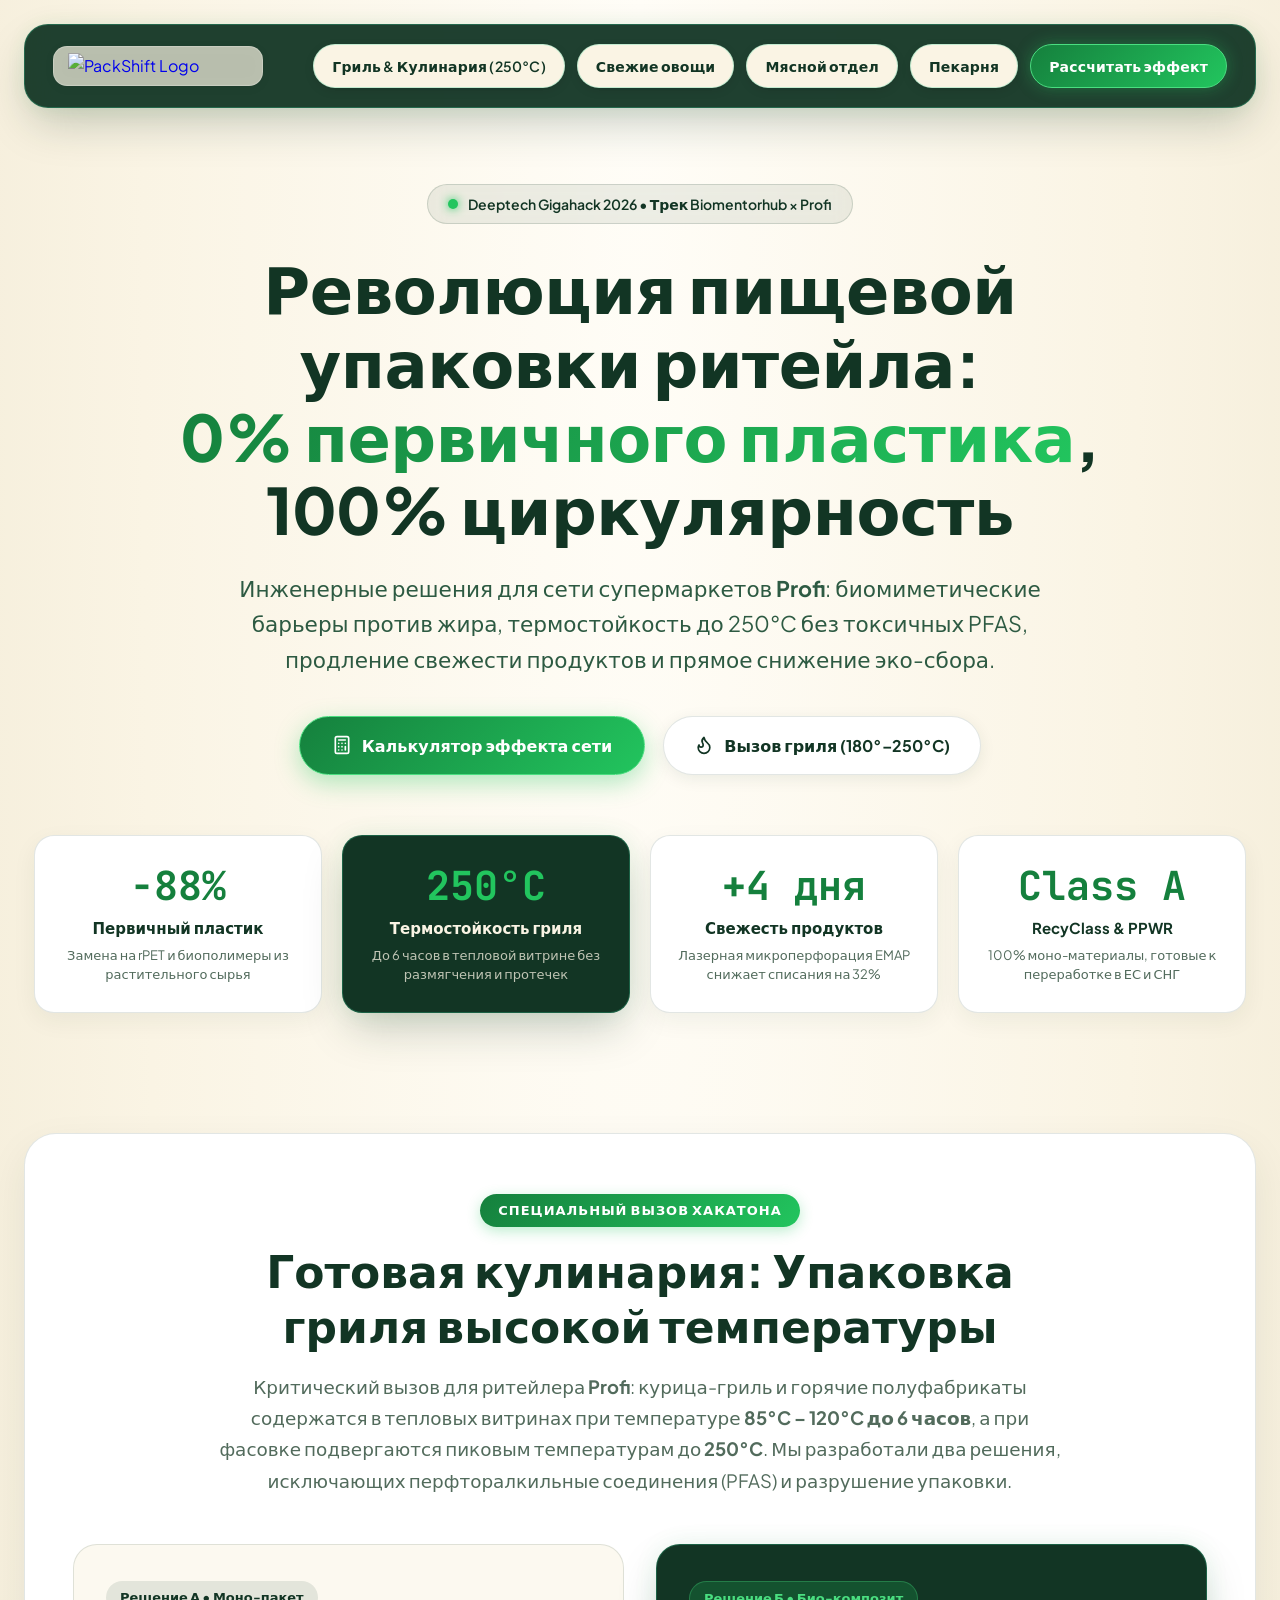
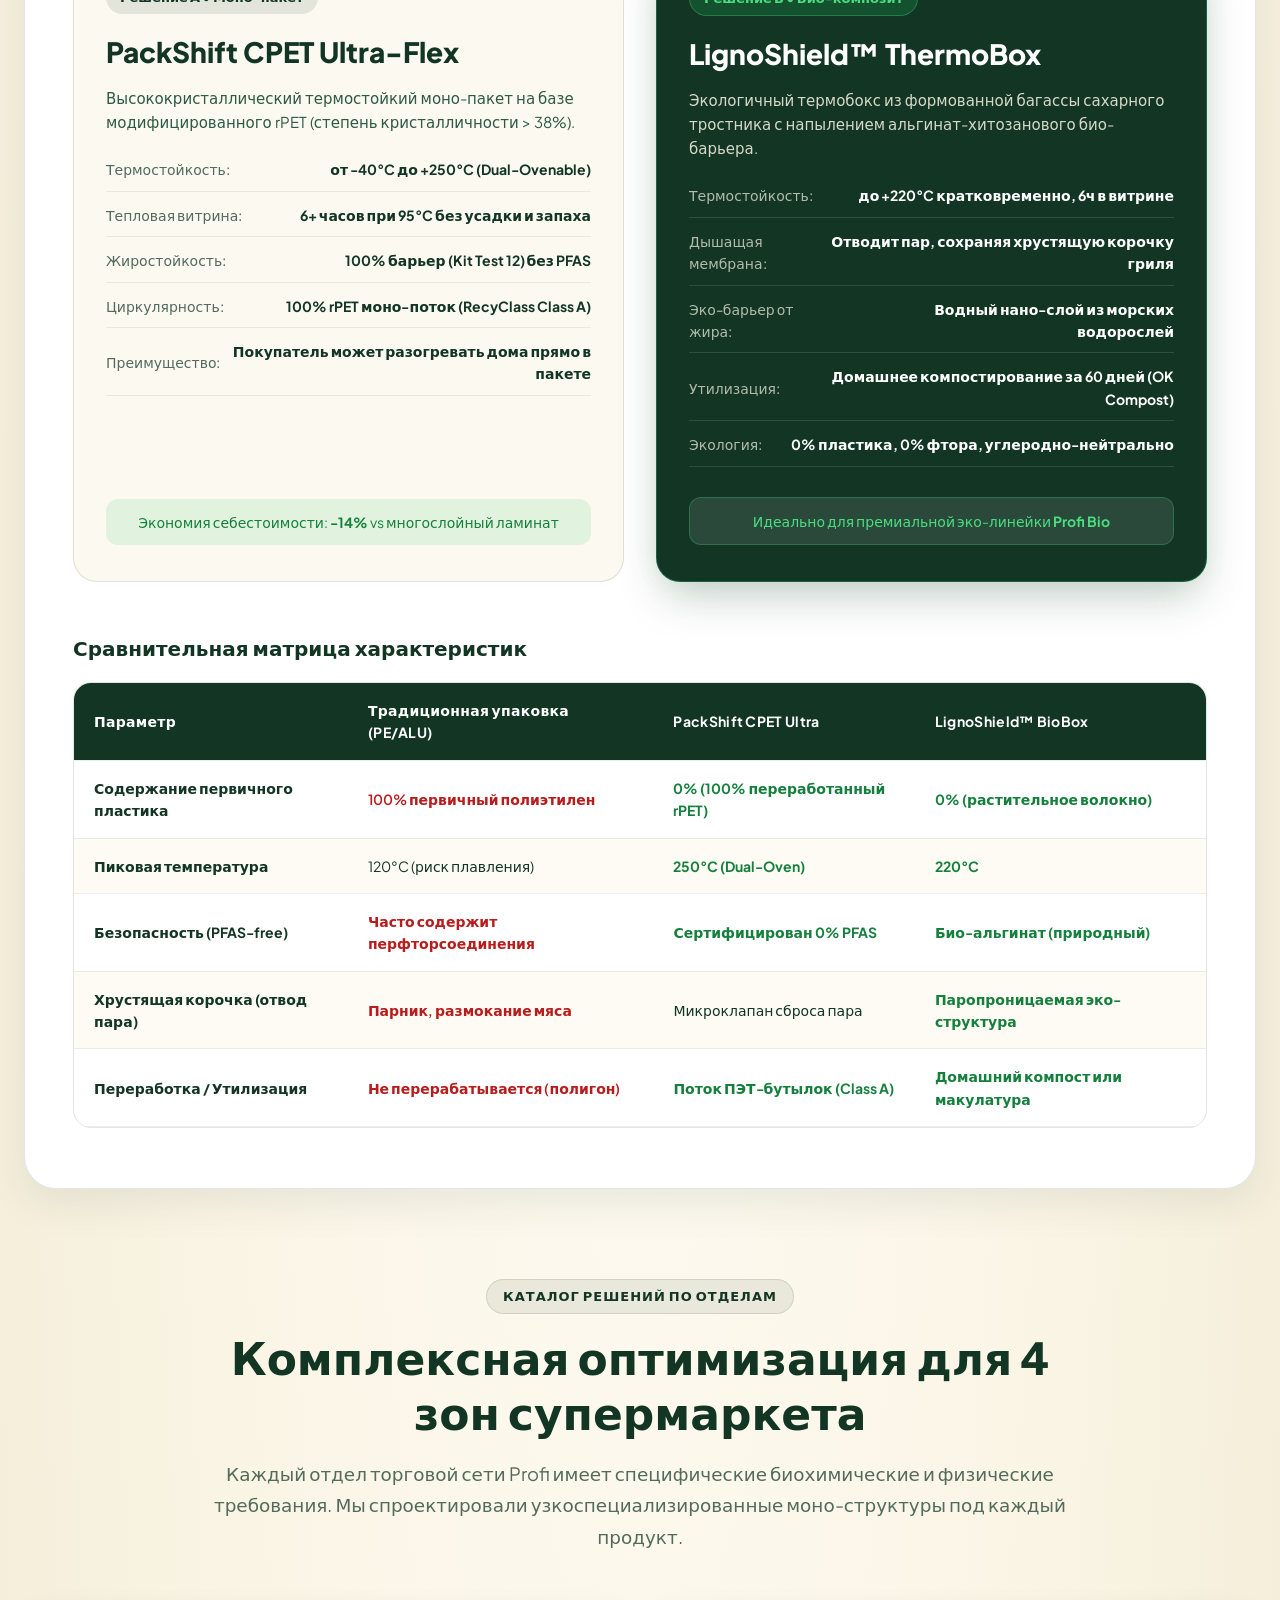
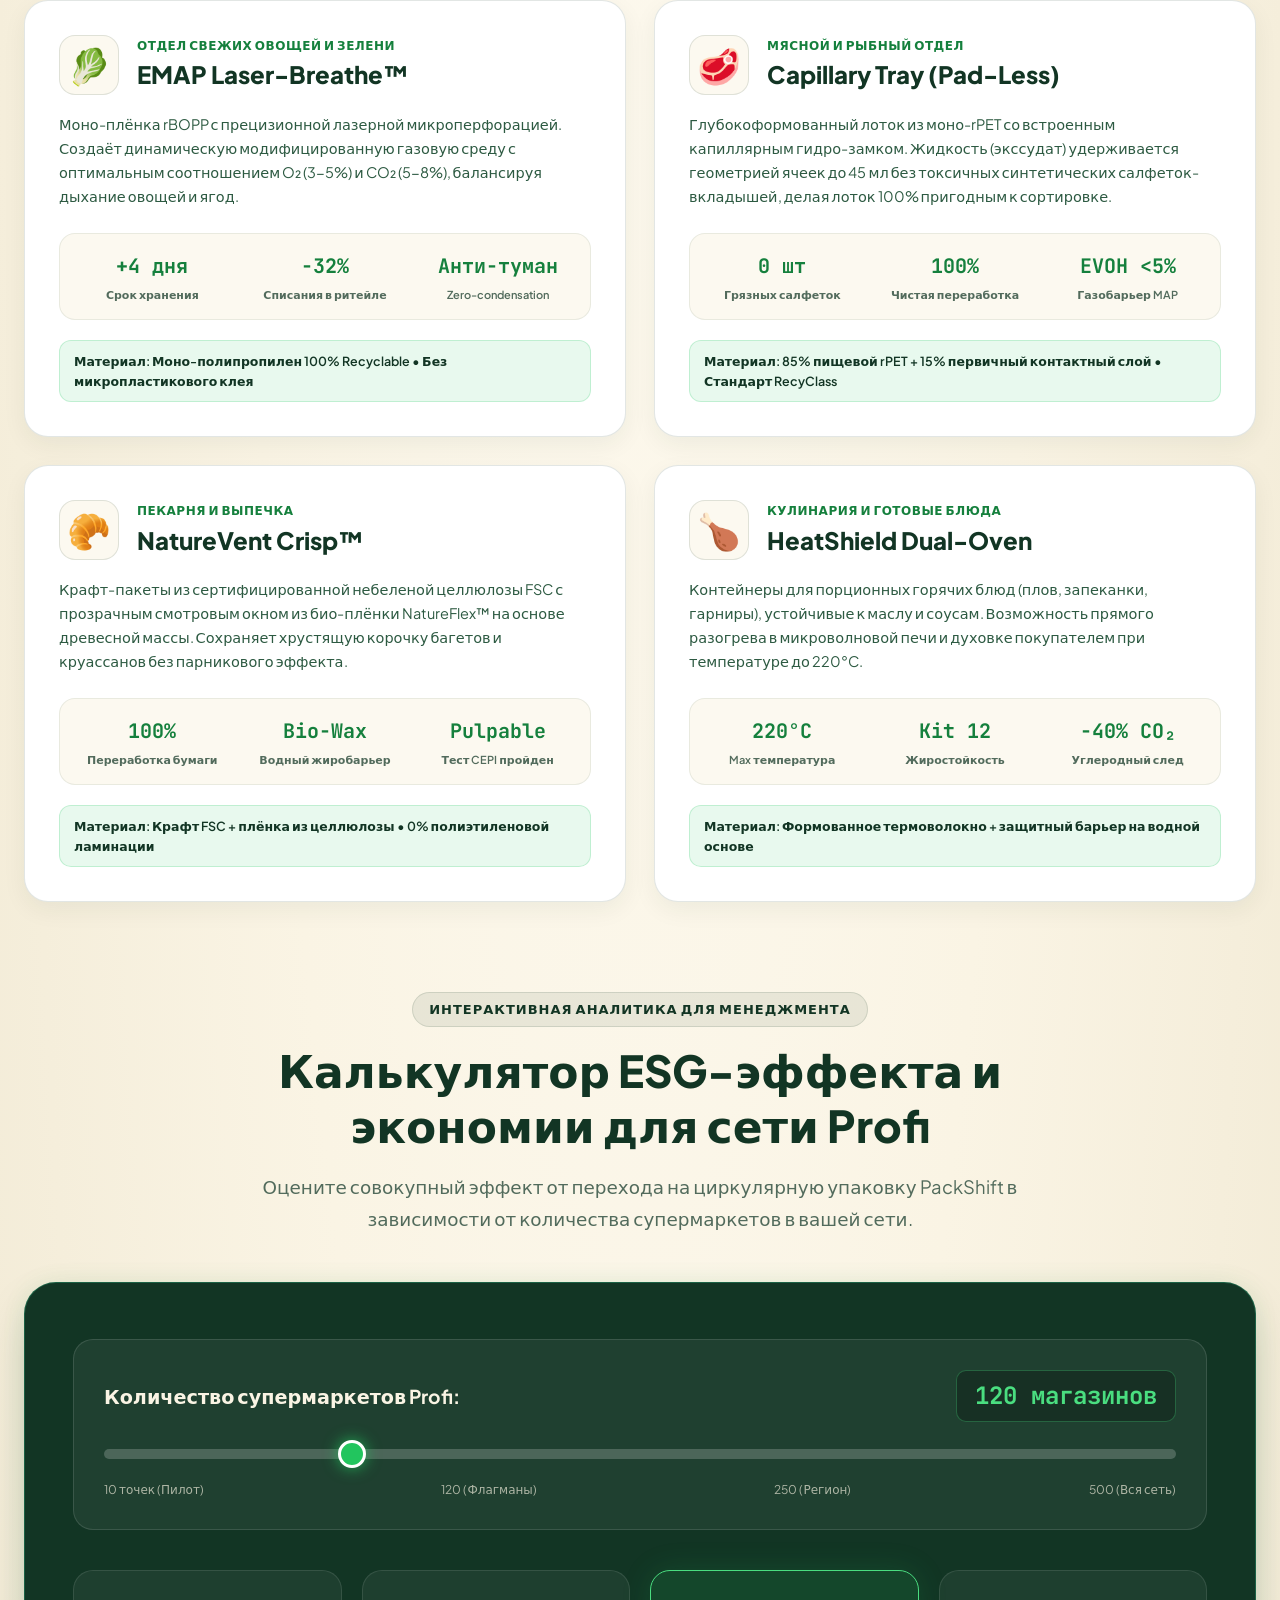
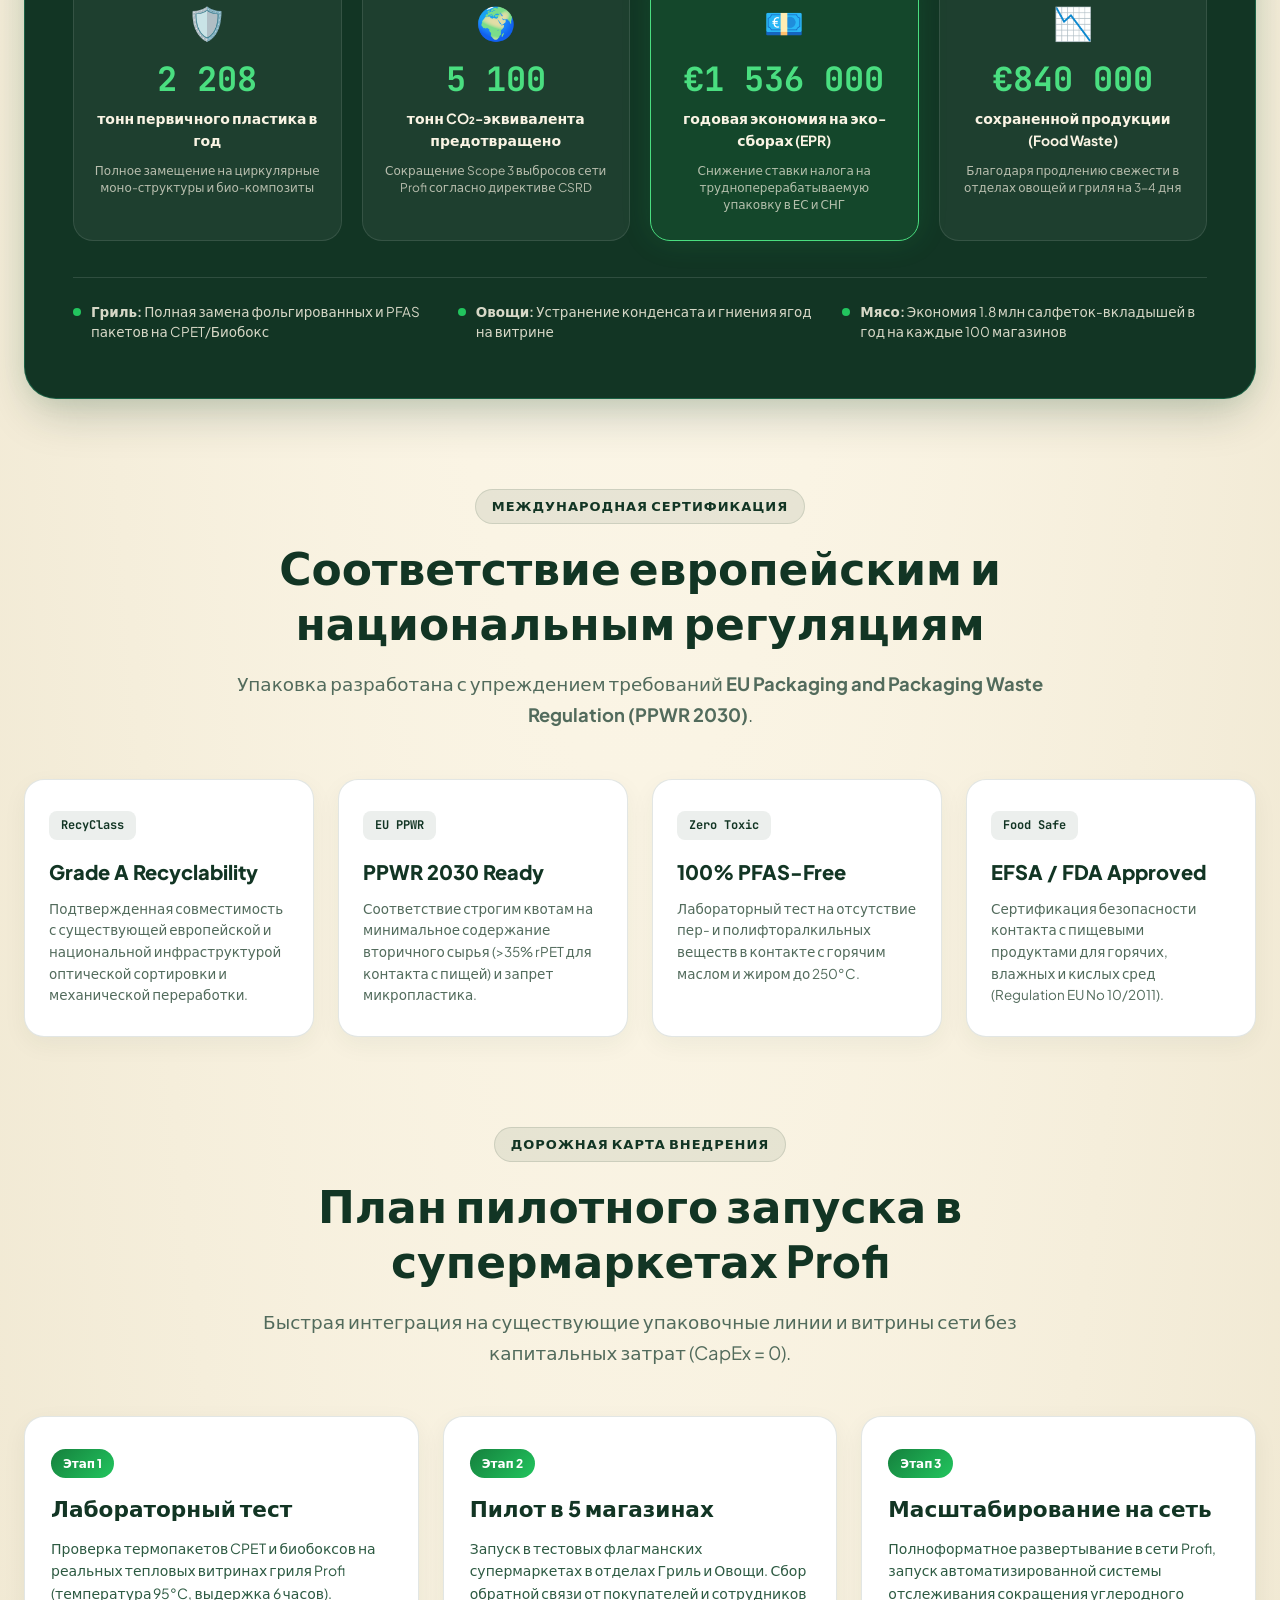
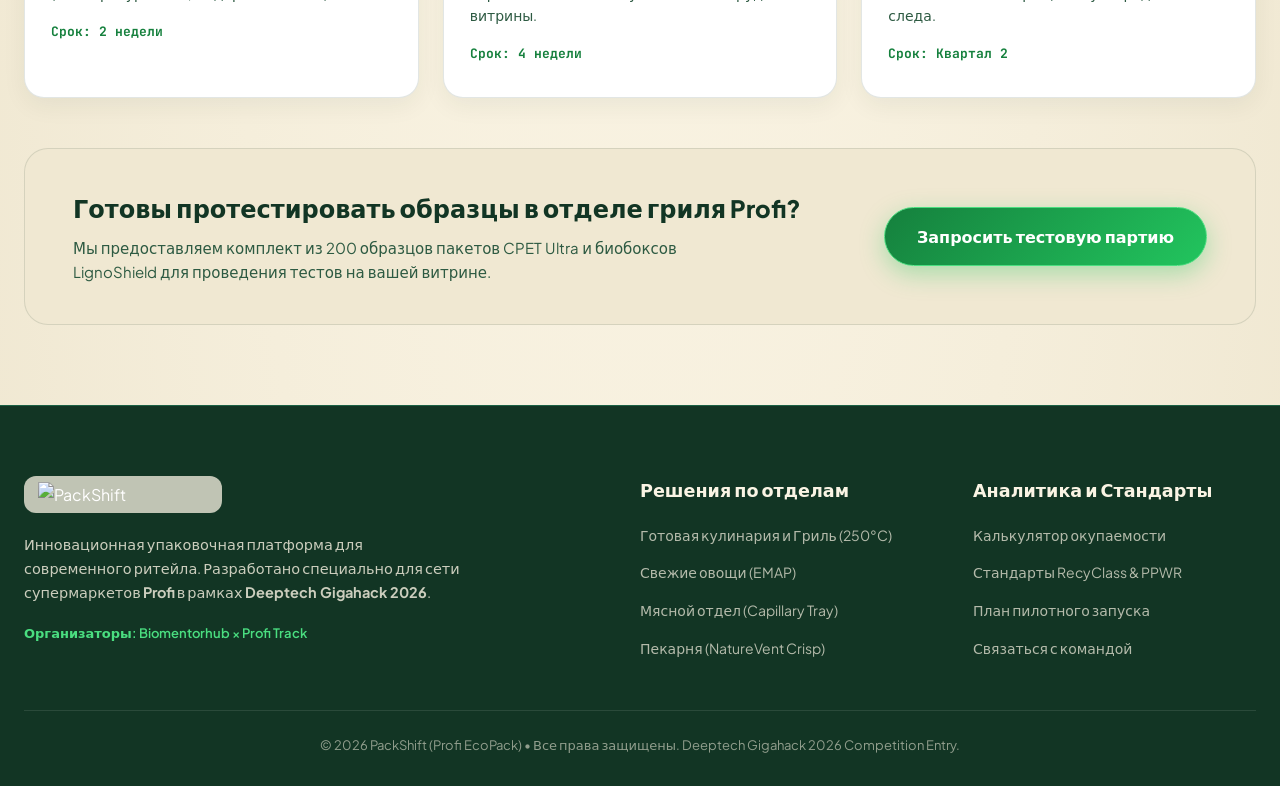
==== Проэкт Хакатон/index.html @ 9084d520 "feat: complete retail packaging landing page with grill annex, 4 departments, and impact calculator" ====
<!doctype html>
<html lang="ru">

<head>
  <meta charset="UTF-8" />
  <link rel="icon" type="image/svg+xml"
    href="data:image/svg+xml,<svg xmlns=%22http://www.w3.org/2000/svg%22 viewBox=%220 0 100 100%22><text y=%22.9em%22 font-size=%2290%22>🌱</text></svg>" />
  <meta name="viewport" content="width=device-width, initial-scale=1.0" />
  <title>PackShift — Циркулярная эко-упаковка для ритейла Profi | Deeptech Gigahack 2026</title>
  <meta name="description"
    content="Инновационная циркулярная упаковка без первичного пластика для сети супермаркетов Profi. Решения для гриля 250°C, овощей EMAP, мяса без абсорбирующих салфеток и свежей выпечки." />
  <link rel="preconnect" href="https://fonts.googleapis.com">
  <link rel="preconnect" href="https://fonts.gstatic.com" crossorigin>
  <link
    href="https://fonts.googleapis.com/css2?family=Plus+Jakarta+Sans:wght@400;500;600;700;800&family=JetBrains+Mono:wght@500;700&display=swap"
    rel="stylesheet">
  <link rel="stylesheet" href="css/style.css">
</head>

<body>
  <!-- Header & Navigation -->
  <header class="header-project">
    <div class="nav-bar">
      <div class="logo-img">
        <a href="#hero" class="logo-link">
          <img src="img/logo.png" alt="PackShift Logo" class="logo-log">
        </a>
      </div>
      <div class="nav-bar-sect">
        <nav class="btn-nav-bar">
          <a href="#grill" class="desc-nav-bar">Гриль & Кулинария (250°C)</a>
          <a href="#vegetables" class="desc-nav-bar">Свежие овощи</a>
          <a href="#meat" class="desc-nav-bar">Мясной отдел</a>
          <a href="#cookies" class="desc-nav-bar">Пекарня</a>
          <a href="#calculator" class="desc-nav-bar nav-cta">Рассчитать эффект</a>
        </nav>
      </div>
    </div>
  </header>

  <!-- Main Content -->
  <main class="page-container">

    <!-- Hero Section -->
    <section id="hero" class="hero-section">
      <div class="hero-badge">
        <span class="badge-dot"></span>
        <span>Deeptech Gigahack 2026 • Трек Biomentorhub × Profi</span>
      </div>

      <h1 class="hero-title">
        Революция пищевой упаковки ритейла:<br>
        <span class="text-highlight">0% первичного пластика</span>, 100% циркулярность
      </h1>

      <p class="hero-subtitle">
        Инженерные решения для сети супермаркетов <strong>Profi</strong>: биомиметические барьеры против жира,
        термостойкость до 250°C без токсичных PFAS, продление свежести продуктов и прямое снижение эко-сбора.
      </p>

      <div class="hero-actions">
        <a href="#calculator" class="btn-primary">
          <svg class="btn-icon" viewBox="0 0 24 24" fill="none" stroke="currentColor" stroke-width="2" stroke-linecap="round" stroke-linejoin="round">
            <rect x="4" y="2" width="16" height="20" rx="2"></rect>
            <line x1="8" y1="6" x2="16" y2="6"></line>
            <line x1="16" y1="14" x2="16" y2="18"></line>
            <path d="M16 10h.01"></path>
            <path d="M12 10h.01"></path>
            <path d="M8 10h.01"></path>
            <path d="M12 14h.01"></path>
            <path d="M8 14h.01"></path>
            <path d="M12 18h.01"></path>
            <path d="M8 18h.01"></path>
          </svg>
          Калькулятор эффекта сети
        </a>
        <a href="#grill" class="btn-secondary">
          <svg class="btn-icon" viewBox="0 0 24 24" fill="none" stroke="currentColor" stroke-width="2" stroke-linecap="round" stroke-linejoin="round">
            <path d="M8.5 14.5A2.5 2.5 0 0 0 11 12c0-1.38-.5-2-1-3-1.072-2.143-.224-4.054 2-6 .5 2.5 2 4.9 4 6.5 2 1.6 3 3.5 3 5.5a7 7 0 1 1-14 0c0-1.153.433-2.294 1-3a2.5 2.5 0 0 0 2.5 2.5z"></path>
          </svg>
          Вызов гриля (180°–250°C)
        </a>
      </div>

      <!-- Hero Proof Metrics Strip -->
      <div class="hero-proof-grid">
        <div class="proof-card">
          <div class="proof-metric">-88%</div>
          <div class="proof-label">Первичный пластик</div>
          <div class="proof-desc">Замена на rPET и биополимеры из растительного сырья</div>
        </div>
        <div class="proof-card highlight-card">
          <div class="proof-metric">250°C</div>
          <div class="proof-label">Термостойкость гриля</div>
          <div class="proof-desc">До 6 часов в тепловой витрине без размягчения и протечек</div>
        </div>
        <div class="proof-card">
          <div class="proof-metric">+4 дня</div>
          <div class="proof-label">Свежесть продуктов</div>
          <div class="proof-desc">Лазерная микроперфорация EMAP снижает списания на 32%</div>
        </div>
        <div class="proof-card">
          <div class="proof-metric">Class A</div>
          <div class="proof-label">RecyClass & PPWR</div>
          <div class="proof-desc">100% моно-материалы, готовые к переработке в ЕС и СНГ</div>
        </div>
      </div>
    </section>

    <!-- Hot Food Counter Special Annex Section -->
    <section id="grill" class="section-container annex-section">
      <div class="section-header">
        <div class="section-tag-special">Специальный вызов хакатона</div>
        <h2 class="section-title">Готовая кулинария: Упаковка гриля высокой температуры</h2>
        <p class="section-lead">
          Критический вызов для ритейлера <strong>Profi</strong>: курица-гриль и горячие полуфабрикаты содержатся
          в тепловых витринах при температуре <strong>85°C – 120°C до 6 часов</strong>, а при фасовке подвергаются
          пиковым температурам до <strong>250°C</strong>. Мы разработали два решения, исключающих перфторалкильные соединения (PFAS) и разрушение упаковки.
        </p>
      </div>

      <div class="comparison-grid">
        <!-- Solution A -->
        <div class="solution-card">
          <div class="solution-badge">Решение А • Моно-пакет</div>
          <h3 class="solution-title">PackShift CPET Ultra-Flex</h3>
          <p class="solution-lead-desc">
            Высококристаллический термостойкий моно-пакет на базе модифицированного rPET (степень кристалличности &gt; 38%).
          </p>
          <ul class="spec-list">
            <li>
              <span class="spec-name">Термостойкость:</span>
              <span class="spec-val">от -40°C до +250°C (Dual-Ovenable)</span>
            </li>
            <li>
              <span class="spec-name">Тепловая витрина:</span>
              <span class="spec-val">6+ часов при 95°C без усадки и запаха</span>
            </li>
            <li>
              <span class="spec-name">Жиростойкость:</span>
              <span class="spec-val">100% барьер (Kit Test 12) без PFAS</span>
            </li>
            <li>
              <span class="spec-name">Циркулярность:</span>
              <span class="spec-val">100% rPET моно-поток (RecyClass Class A)</span>
            </li>
            <li>
              <span class="spec-name">Преимущество:</span>
              <span class="spec-val">Покупатель может разогревать дома прямо в пакете</span>
            </li>
          </ul>
          <div class="card-footer-pill">
            <span>Экономия себестоимости: <strong>-14%</strong> vs многослойный ламинат</span>
          </div>
        </div>

        <!-- Solution B -->
        <div class="solution-card featured">
          <div class="solution-badge badge-eco">Решение Б • Био-композит</div>
          <h3 class="solution-title">LignoShield™ ThermoBox</h3>
          <p class="solution-lead-desc">
            Экологичный термобокс из формованной багассы сахарного тростника с напылением альгинат-хитозанового био-барьера.
          </p>
          <ul class="spec-list">
            <li>
              <span class="spec-name">Термостойкость:</span>
              <span class="spec-val">до +220°C кратковременно, 6ч в витрине</span>
            </li>
            <li>
              <span class="spec-name">Дышащая мембрана:</span>
              <span class="spec-val">Отводит пар, сохраняя хрустящую корочку гриля</span>
            </li>
            <li>
              <span class="spec-name">Эко-барьер от жира:</span>
              <span class="spec-val">Водный нано-слой из морских водорослей</span>
            </li>
            <li>
              <span class="spec-name">Утилизация:</span>
              <span class="spec-val">Домашнее компостирование за 60 дней (OK Compost)</span>
            </li>
            <li>
              <span class="spec-name">Экология:</span>
              <span class="spec-val">0% пластика, 0% фтора, углеродно-нейтрально</span>
            </li>
          </ul>
          <div class="card-footer-pill pill-eco">
            <span>Идеально для премиальной эко-линейки <strong>Profi Bio</strong></span>
          </div>
        </div>
      </div>

      <!-- Technical Comparison Matrix -->
      <div class="tech-table-wrapper">
        <h4 class="table-caption">Сравнительная матрица характеристик</h4>
        <div class="table-responsive">
          <table class="tech-table">
            <thead>
              <tr>
                <th>Параметр</th>
                <th>Традиционная упаковка (PE/ALU)</th>
                <th>PackShift CPET Ultra</th>
                <th>LignoShield™ BioBox</th>
              </tr>
            </thead>
            <tbody>
              <tr>
                <td><strong>Содержание первичного пластика</strong></td>
                <td class="text-bad">100% первичный полиэтилен</td>
                <td class="text-good">0% (100% переработанный rPET)</td>
                <td class="text-good">0% (растительное волокно)</td>
              </tr>
              <tr>
                <td><strong>Пиковая температура</strong></td>
                <td>120°C (риск плавления)</td>
                <td class="text-good">250°C (Dual-Oven)</td>
                <td class="text-good">220°C</td>
              </tr>
              <tr>
                <td><strong>Безопасность (PFAS-free)</strong></td>
                <td class="text-bad">Часто содержит перфторсоединения</td>
                <td class="text-good">Сертифицирован 0% PFAS</td>
                <td class="text-good">Био-альгинат (природный)</td>
              </tr>
              <tr>
                <td><strong>Хрустящая корочка (отвод пара)</strong></td>
                <td class="text-bad">Парник, размокание мяса</td>
                <td>Микроклапан сброса пара</td>
                <td class="text-good">Паропроницаемая эко-структура</td>
              </tr>
              <tr>
                <td><strong>Переработка / Утилизация</strong></td>
                <td class="text-bad">Не перерабатывается (полигон)</td>
                <td class="text-good">Поток ПЭТ-бутылок (Class A)</td>
                <td class="text-good">Домашний компост или макулатура</td>
              </tr>
            </tbody>
          </table>
        </div>
      </div>
    </section>

    <!-- 4 Retail Departments Showcase -->
    <section id="departments" class="section-container">
      <div class="section-header">
        <div class="section-tag">Каталог решений по отделам</div>
        <h2 class="section-title">Комплексная оптимизация для 4 зон супермаркета</h2>
        <p class="section-lead">
          Каждый отдел торговой сети Profi имеет специфические биохимические и физические требования.
          Мы спроектировали узкоспециализированные моно-структуры под каждый продукт.
        </p>
      </div>

      <div class="departments-grid">
        <!-- Department 1: Vegetables -->
        <article id="vegetables" class="dept-card">
          <div class="dept-header">
            <div class="dept-icon">🥬</div>
            <div class="dept-title-group">
              <span class="dept-category">Отдел свежих овощей и зелени</span>
              <h3 class="dept-name">EMAP Laser-Breathe™</h3>
            </div>
          </div>
          <p class="dept-desc">
            Моно-плёнка rBOPP с прецизионной лазерной микроперфорацией. Создаёт динамическую модифицированную газовую среду
            с оптимальным соотношением O₂ (3-5%) и CO₂ (5-8%), балансируя дыхание овощей и ягод.
          </p>
          <div class="dept-stats-row">
            <div class="dept-stat">
              <span class="stat-number">+4 дня</span>
              <span class="stat-name">Срок хранения</span>
            </div>
            <div class="dept-stat">
              <span class="stat-number">-32%</span>
              <span class="stat-name">Списания в ритейле</span>
            </div>
            <div class="dept-stat">
              <span class="stat-number">Анти-туман</span>
              <span class="stat-name">Zero-condensation</span>
            </div>
          </div>
          <div class="dept-material-badge">
            Материал: Моно-полипропилен 100% Recyclable • Без микропластикового клея
          </div>
        </article>

        <!-- Department 2: Meat & Fish -->
        <article id="meat" class="dept-card">
          <div class="dept-header">
            <div class="dept-icon">🥩</div>
            <div class="dept-title-group">
              <span class="dept-category">Мясной и рыбный отдел</span>
              <h3 class="dept-name">Capillary Tray (Pad-Less)</h3>
            </div>
          </div>
          <p class="dept-desc">
            Глубокоформованный лоток из моно-rPET со встроенным капиллярным гидро-замком. Жидкость (экссудат) удерживается
            геометрией ячеек до 45 мл без токсичных синтетических салфеток-вкладышей, делая лоток 100% пригодным к сортировке.
          </p>
          <div class="dept-stats-row">
            <div class="dept-stat">
              <span class="stat-number">0 шт</span>
              <span class="stat-name">Грязных салфеток</span>
            </div>
            <div class="dept-stat">
              <span class="stat-number">100%</span>
              <span class="stat-name">Чистая переработка</span>
            </div>
            <div class="dept-stat">
              <span class="stat-number">EVOH &lt;5%</span>
              <span class="stat-name">Газобарьер MAP</span>
            </div>
          </div>
          <div class="dept-material-badge">
            Материал: 85% пищевой rPET + 15% первичный контактный слой • Стандарт RecyClass
          </div>
        </article>

        <!-- Department 3: Bakery -->
        <article id="cookies" class="dept-card">
          <div class="dept-header">
            <div class="dept-icon">🥐</div>
            <div class="dept-title-group">
              <span class="dept-category">Пекарня и выпечка</span>
              <h3 class="dept-name">NatureVent Crisp™</h3>
            </div>
          </div>
          <p class="dept-desc">
            Крафт-пакеты из сертифицированной небеленой целлюлозы FSC с прозрачным смотровым окном из био-плёнки NatureFlex™
            на основе древесной массы. Сохраняет хрустящую корочку багетов и круассанов без парникового эффекта.
          </p>
          <div class="dept-stats-row">
            <div class="dept-stat">
              <span class="stat-number">100%</span>
              <span class="stat-name">Переработка бумаги</span>
            </div>
            <div class="dept-stat">
              <span class="stat-number">Bio-Wax</span>
              <span class="stat-name">Водный жиробарьер</span>
            </div>
            <div class="dept-stat">
              <span class="stat-number">Pulpable</span>
              <span class="stat-name">Тест CEPI пройден</span>
            </div>
          </div>
          <div class="dept-material-badge">
            Материал: Крафт FSC + плёнка из целлюлозы • 0% полиэтиленовой ламинации
          </div>
        </article>

        <!-- Department 4: Hot Culinary & Ready-to-eat -->
        <article class="dept-card">
          <div class="dept-header">
            <div class="dept-icon">🍗</div>
            <div class="dept-title-group">
              <span class="dept-category">Кулинария и готовые блюда</span>
              <h3 class="dept-name">HeatShield Dual-Oven</h3>
            </div>
          </div>
          <p class="dept-desc">
            Контейнеры для порционных горячих блюд (плов, запеканки, гарниры), устойчивые к маслу и соусам.
            Возможность прямого разогрева в микроволновой печи и духовке покупателем при температуре до 220°C.
          </p>
          <div class="dept-stats-row">
            <div class="dept-stat">
              <span class="stat-number">220°C</span>
              <span class="stat-name">Max температура</span>
            </div>
            <div class="dept-stat">
              <span class="stat-number">Kit 12</span>
              <span class="stat-name">Жиростойкость</span>
            </div>
            <div class="dept-stat">
              <span class="stat-number">-40% CO₂</span>
              <span class="stat-name">Углеродный след</span>
            </div>
          </div>
          <div class="dept-material-badge">
            Материал: Формованное термоволокно + защитный барьер на водной основе
          </div>
        </article>
      </div>
    </section>

    <!-- Interactive Retail Impact Calculator -->
    <section id="calculator" class="section-container calc-section">
      <div class="section-header">
        <div class="section-tag">Интерактивная аналитика для менеджмента</div>
        <h2 class="section-title">Калькулятор ESG-эффекта и экономии для сети Profi</h2>
        <p class="section-lead">
          Оцените совокупный эффект от перехода на циркулярную упаковку PackShift в зависимости от количества супермаркетов в вашей сети.
        </p>
      </div>

      <div class="calculator-card">
        <!-- Slider Control -->
        <div class="slider-control-block">
          <div class="slider-labels">
            <span class="slider-title">Количество супермаркетов Profi:</span>
            <span class="slider-counter" id="storeCountDisplay">120 магазинов</span>
          </div>
          <div class="slider-wrapper">
            <input type="range" id="storeSlider" min="10" max="500" value="120" step="5" class="custom-slider">
            <div class="slider-ticks">
              <span>10 точек (Пилот)</span>
              <span>120 (Флагманы)</span>
              <span>250 (Регион)</span>
              <span>500 (Вся сеть)</span>
            </div>
          </div>
        </div>

        <!-- Calculated Metrics Outputs -->
        <div class="calc-results-grid">
          <div class="metric-result-card">
            <div class="metric-icon-wrap">🛡️</div>
            <div class="metric-big-val" id="plasticSavedVal">2 208</div>
            <div class="metric-unit">тонн первичного пластика в год</div>
            <p class="metric-subtext">Полное замещение на циркулярные моно-структуры и био-композиты</p>
          </div>

          <div class="metric-result-card">
            <div class="metric-icon-wrap">🌍</div>
            <div class="metric-big-val" id="co2SavedVal">5 100</div>
            <div class="metric-unit">тонн CO₂-эквивалента предотвращено</div>
            <p class="metric-subtext">Сокращение Scope 3 выбросов сети Profi согласно директиве CSRD</p>
          </div>

          <div class="metric-result-card highlight">
            <div class="metric-icon-wrap">💶</div>
            <div class="metric-big-val" id="taxSavedVal">€1 536 000</div>
            <div class="metric-unit">годовая экономия на эко-сборах (EPR)</div>
            <p class="metric-subtext">Снижение ставки налога на трудноперерабатываемую упаковку в ЕС и СНГ</p>
          </div>

          <div class="metric-result-card">
            <div class="metric-icon-wrap">📉</div>
            <div class="metric-big-val" id="foodLossSavedVal">€840 000</div>
            <div class="metric-unit">сохраненной продукции (Food Waste)</div>
            <p class="metric-subtext">Благодаря продлению свежести в отделах овощей и гриля на 3-4 дня</p>
          </div>
        </div>

        <!-- Department Breakdown Summary -->
        <div class="calc-footer-info">
          <div class="calc-footer-item">
            <span class="dot-indicator"></span>
            <span><strong>Гриль:</strong> Полная замена фольгированных и PFAS пакетов на CPET/Биобокс</span>
          </div>
          <div class="calc-footer-item">
            <span class="dot-indicator"></span>
            <span><strong>Овощи:</strong> Устранение конденсата и гниения ягод на витрине</span>
          </div>
          <div class="calc-footer-item">
            <span class="dot-indicator"></span>
            <span><strong>Мясо:</strong> Экономия 1.8 млн салфеток-вкладышей в год на каждые 100 магазинов</span>
          </div>
        </div>
      </div>
    </section>

    <!-- Trust, Standards & Compliance -->
    <section id="compliance" class="section-container">
      <div class="section-header">
        <div class="section-tag">Международная сертификация</div>
        <h2 class="section-title">Соответствие европейским и национальным регуляциям</h2>
        <p class="section-lead">
          Упаковка разработана с упреждением требований <strong>EU Packaging and Packaging Waste Regulation (PPWR 2030)</strong>.
        </p>
      </div>

      <div class="standards-grid">
        <div class="standard-card">
          <div class="standard-badge">RecyClass</div>
          <h4 class="standard-title">Grade A Recyclability</h4>
          <p class="standard-desc">
            Подтвержденная совместимость с существующей европейской и национальной инфраструктурой оптической сортировки и механической переработки.
          </p>
        </div>

        <div class="standard-card">
          <div class="standard-badge">EU PPWR</div>
          <h4 class="standard-title">PPWR 2030 Ready</h4>
          <p class="standard-desc">
            Соответствие строгим квотам на минимальное содержание вторичного сырья (&gt;35% rPET для контакта с пищей) и запрет микропластика.
          </p>
        </div>

        <div class="standard-card">
          <div class="standard-badge">Zero Toxic</div>
          <h4 class="standard-title">100% PFAS-Free</h4>
          <p class="standard-desc">
            Лабораторный тест на отсутствие пер- и полифторалкильных веществ в контакте с горячим маслом и жиром до 250°C.
          </p>
        </div>

        <div class="standard-card">
          <div class="standard-badge">Food Safe</div>
          <h4 class="standard-title">EFSA / FDA Approved</h4>
          <p class="standard-desc">
            Сертификация безопасности контакта с пищевыми продуктами для горячих, влажных и кислых сред (Regulation EU No 10/2011).
          </p>
        </div>
      </div>
    </section>

    <!-- Pilot Implementation Plan -->
    <section id="pilot" class="section-container pilot-section">
      <div class="section-header">
        <div class="section-tag">Дорожная карта внедрения</div>
        <h2 class="section-title">План пилотного запуска в супермаркетах Profi</h2>
        <p class="section-lead">
          Быстрая интеграция на существующие упаковочные линии и витрины сети без капитальных затрат (CapEx = 0).
        </p>
      </div>

      <div class="timeline-grid">
        <div class="timeline-step">
          <div class="step-num">Этап 1</div>
          <h4 class="step-title">Лабораторный тест</h4>
          <p class="step-desc">
            Проверка термопакетов CPET и биобоксов на реальных тепловых витринах гриля Profi (температура 95°C, выдержка 6 часов).
          </p>
          <div class="step-time">Срок: 2 недели</div>
        </div>

        <div class="timeline-step">
          <div class="step-num">Этап 2</div>
          <h4 class="step-title">Пилот в 5 магазинах</h4>
          <p class="step-desc">
            Запуск в тестовых флагманских супермаркетах в отделах Гриль и Овощи. Сбор обратной связи от покупателей и сотрудников витрины.
          </p>
          <div class="step-time">Срок: 4 недели</div>
        </div>

        <div class="timeline-step">
          <div class="step-num">Этап 3</div>
          <h4 class="step-title">Масштабирование на сеть</h4>
          <p class="step-desc">
            Полноформатное развертывание в сети Profi, запуск автоматизированной системы отслеживания сокращения углеродного следа.
          </p>
          <div class="step-time">Срок: Квартал 2</div>
        </div>
      </div>

      <!-- Action Box -->
      <div class="action-banner">
        <div class="action-banner-content">
          <h3 class="action-banner-title">Готовы протестировать образцы в отделе гриля Profi?</h3>
          <p class="action-banner-text">
            Мы предоставляем комплект из 200 образцов пакетов CPET Ultra и биобоксов LignoShield для проведения тестов на вашей витрине.
          </p>
        </div>
        <div class="action-banner-btn-box">
          <a href="mailto:pilot@packshift.eco?subject=Profi%20Pilot%20Request%20-%20Deeptech%20Gigahack" class="btn-primary">
            Запросить тестовую партию
          </a>
        </div>
      </div>
    </section>

  </main>

  <!-- Footer -->
  <footer class="footer-project">
    <div class="footer-container">
      <div class="footer-brand-col">
        <div class="footer-logo-wrap">
          <img src="img/logo.png" alt="PackShift" class="footer-logo">
        </div>
        <p class="footer-bio">
          Инновационная упаковочная платформа для современного ритейла.
          Разработано специально для сети супермаркетов <strong>Profi</strong> в рамках <strong>Deeptech Gigahack 2026</strong>.
        </p>
        <div class="footer-track-badge">
          Организаторы: Biomentorhub × Profi Track
        </div>
      </div>

      <div class="footer-links-col">
        <h5 class="footer-col-title">Решения по отделам</h5>
        <ul class="footer-links">
          <li><a href="#grill">Готовая кулинария и Гриль (250°C)</a></li>
          <li><a href="#vegetables">Свежие овощи (EMAP)</a></li>
          <li><a href="#meat">Мясной отдел (Capillary Tray)</a></li>
          <li><a href="#cookies">Пекарня (NatureVent Crisp)</a></li>
        </ul>
      </div>

      <div class="footer-links-col">
        <h5 class="footer-col-title">Аналитика и Стандарты</h5>
        <ul class="footer-links">
          <li><a href="#calculator">Калькулятор окупаемости</a></li>
          <li><a href="#compliance">Стандарты RecyClass & PPWR</a></li>
          <li><a href="#pilot">План пилотного запуска</a></li>
          <li><a href="mailto:contact@packshift.eco">Связаться с командой</a></li>
        </ul>
      </div>
    </div>

    <div class="footer-bottom-bar">
      <p>© 2026 PackShift (Profi EcoPack) • Все права защищены. Deeptech Gigahack 2026 Competition Entry.</p>
    </div>
  </footer>

  <!-- Vanilla JS for Interactive Logic -->
  <script>
    document.addEventListener('DOMContentLoaded', () => {
      // 1. Calculator Interaction
      const slider = document.getElementById('storeSlider');
      const storeDisplay = document.getElementById('storeCountDisplay');
      const plasticVal = document.getElementById('plasticSavedVal');
      const co2Val = document.getElementById('co2SavedVal');
      const taxVal = document.getElementById('taxSavedVal');
      const foodLossVal = document.getElementById('foodLossSavedVal');

      const formatNumber = (num) => {
        return num.toString().replace(/\B(?=(\d{3})+(?!\d))/g, ' ');
      };

      const updateCalculations = () => {
        const stores = parseInt(slider.value, 10);
        storeDisplay.textContent = `${stores} ${getStoreWord(stores)}`;

        // Formula multipliers:
        // ~18.4 tons of virgin plastic saved per store / year
        const plastic = Math.round(stores * 18.4);
        // ~42.5 tons CO2e avoided per store / year
        const co2 = Math.round(stores * 42.5);
        // ~€12 800 EPR eco-tax savings per store / year
        const tax = Math.round(stores * 12800);
        // ~€7 000 food waste prevention per store / year
        const foodLoss = Math.round(stores * 7000);

        plasticVal.textContent = formatNumber(plastic);
        co2Val.textContent = formatNumber(co2);
        taxVal.textContent = `€${formatNumber(tax)}`;
        foodLossVal.textContent = `€${formatNumber(foodLoss)}`;
      };

      function getStoreWord(num) {
        const mod10 = num % 10;
        const mod100 = num % 100;
        if (mod100 >= 11 && mod100 <= 14) return 'магазинов';
        if (mod10 === 1) return 'магазин';
        if (mod10 >= 2 && mod10 <= 4) return 'магазина';
        return 'магазинов';
      }

      if (slider) {
        slider.addEventListener('input', updateCalculations);
        updateCalculations();
      }

      // 2. Smooth anchor scrolling with offset
      document.querySelectorAll('a[href^="#"]').forEach(anchor => {
        anchor.addEventListener('click', function (e) {
          const targetId = this.getAttribute('href');
          if (targetId === '#') return;
          const targetElem = document.querySelector(targetId);
          if (targetElem) {
            e.preventDefault();
            const yOffset = -120;
            const y = targetElem.getBoundingClientRect().top + window.pageYOffset + yOffset;
            window.scrollTo({ top: y, behavior: 'smooth' });
          }
        });
      });
    });
  </script>
</body>

</html>
---- Проэкт Хакатон/css/style.css ----
* {
  box-sizing: border-box;
  font-family: 'Plus Jakarta Sans', system-ui, -apple-system, sans-serif;
  margin: 0;
  padding: 0;
}

:root {
  /* Чистая природная палитра: Светло-жёлтый + Тёмно-зелёный лес + Изумруд (Без коричневого) */

  /* 1. Светло-жёлтый фон (Butter & Vanilla Linen) */
  --bg-butter-light: #fffdf7;
  --bg-butter: #faf4e4;
  --bg-butter-dark: #f0e8d2;
  --bg-card: #ffffff;
  --bg-card-soft: #fcf9f0;

  /* 2. Тёмно-зелёный лесной блок (Deep Forest Pine) */
  --forest-deep: #123524;
  --forest-card: #153e2b;
  --forest-surface: rgba(18, 53, 36, 0.94);
  --forest-surface-solid: #123524;
  --forest-border: rgba(52, 211, 153, 0.28);
  --forest-border-light: rgba(18, 53, 36, 0.12);
  --forest-shadow: 0 20px 45px -8px rgba(18, 53, 36, 0.25), 0 0 25px rgba(34, 197, 94, 0.08);

  /* 3. Сочный изумрудный акцент (Lush Leaf & Emerald Glow) */
  --leaf-emerald: #15803d;
  --leaf-vibrant: #22c55e;
  --leaf-glow: #4ade80;
  --leaf-soft: rgba(34, 197, 94, 0.12);

  /* Тексты */
  --text-forest: #123524;
  --text-forest-muted: #2d5a42;
  --text-muted: #526b5c;
  --text-butter: #faf4e4;
  --text-white: #ffffff;
}

html {
  background-color: var(--bg-butter);
  background: radial-gradient(ellipse at 50% 0%, var(--bg-butter-light) 0%, var(--bg-butter) 55%, var(--bg-butter-dark) 100%);
  min-height: 100vh;
  color: var(--text-forest);
  scroll-behavior: smooth;
}

body {
  margin: 0;
  min-height: 100vh;
  background: transparent;
  color: var(--text-forest);
  line-height: 1.6;
}

/* ==========================================================================
   Header & Navigation
   ========================================================================== */

header.header-project {
  display: flex;
  justify-content: center;
  padding: 24px 24px 16px;
  position: sticky;
  top: 0;
  z-index: 100;
}

.nav-bar {
  background-color: var(--forest-surface);
  backdrop-filter: blur(20px);
  -webkit-backdrop-filter: blur(20px);
  max-width: 1440px;
  width: 100%;
  min-height: 84px;
  border: 1px solid var(--forest-border);
  border-radius: 24px;
  display: flex;
  align-items: center;
  justify-content: space-between;
  padding: 10px 28px;
  gap: 30px;
  box-shadow: var(--forest-shadow);
}

.logo-img {
  background: rgba(250, 244, 228, 0.72);
  backdrop-filter: blur(8px);
  -webkit-backdrop-filter: blur(8px);
  border: 1px solid rgba(255, 255, 255, 0.22);
  border-radius: 14px;
  padding: 6px 14px;
  display: flex;
  align-items: center;
  justify-content: center;
  box-shadow: 0 2px 8px rgba(0, 0, 0, 0.08);
  transition: all 0.25s ease;
  flex-shrink: 0;
}

.logo-img:hover {
  background: rgba(250, 244, 228, 0.85);
  border-color: rgba(255, 255, 255, 0.4);
  box-shadow: 0 4px 14px rgba(0, 0, 0, 0.14);
}

.logo-link {
  display: flex;
  align-items: center;
  text-decoration: none;
}

.logo-log {
  width: 180px;
  height: auto;
  border: none;
  display: block;
}

.nav-bar-sect {
  flex: 1;
  display: flex;
  justify-content: flex-end;
}

.btn-nav-bar {
  display: flex;
  gap: 12px;
  align-items: center;
  flex-wrap: wrap;
}

.desc-nav-bar {
  text-decoration: none;
  color: var(--text-forest);
  background-color: var(--bg-butter);
  padding: 10px 18px;
  border: 1px solid var(--forest-border);
  border-radius: 9999px;
  font-weight: 600;
  font-size: 14px;
  letter-spacing: 0.2px;
  box-shadow: 0 3px 10px rgba(0, 0, 0, 0.12);
  transition: all 0.25s cubic-bezier(0.4, 0, 0.2, 1);
  display: inline-flex;
  align-items: center;
  white-space: nowrap;
}

.desc-nav-bar:hover {
  color: var(--text-white);
  background: linear-gradient(135deg, var(--leaf-emerald) 0%, var(--leaf-vibrant) 100%);
  border-color: var(--leaf-glow);
  box-shadow: 0 0 20px rgba(74, 222, 128, 0.4), 0 4px 14px rgba(21, 128, 61, 0.3);
  transform: translateY(-2px);
}

.desc-nav-bar.nav-cta {
  background: linear-gradient(135deg, #15803d 0%, #22c55e 100%);
  color: var(--text-white);
  border-color: #4ade80;
  box-shadow: 0 0 16px rgba(34, 197, 94, 0.35);
  font-weight: 700;
}

.desc-nav-bar.nav-cta:hover {
  background: linear-gradient(135deg, #16a34a 0%, #4ade80 100%);
  box-shadow: 0 0 24px rgba(74, 222, 128, 0.55);
}

/* ==========================================================================
   Page Layout & Common Section Styles
   ========================================================================== */

.page-container {
  max-width: 1400px;
  margin: 0 auto;
  padding: 20px 24px 80px;
}

.section-container {
  margin-top: 90px;
  scroll-margin-top: 130px;
}

.section-header {
  text-align: center;
  max-width: 860px;
  margin: 0 auto 48px;
}

.section-tag {
  display: inline-block;
  background: rgba(18, 53, 36, 0.08);
  color: var(--forest-deep);
  border: 1px solid var(--forest-border-light);
  padding: 6px 16px;
  border-radius: 9999px;
  font-size: 13px;
  font-weight: 700;
  text-transform: uppercase;
  letter-spacing: 1px;
  margin-bottom: 16px;
}

.section-tag-special {
  display: inline-block;
  background: linear-gradient(135deg, #15803d 0%, #22c55e 100%);
  color: #ffffff;
  padding: 6px 18px;
  border-radius: 9999px;
  font-size: 13px;
  font-weight: 800;
  text-transform: uppercase;
  letter-spacing: 1px;
  margin-bottom: 16px;
  box-shadow: 0 4px 14px rgba(34, 197, 94, 0.3);
}

.section-title {
  font-size: clamp(2rem, 3.5vw, 2.75rem);
  font-weight: 800;
  color: var(--forest-deep);
  line-height: 1.25;
  margin-bottom: 18px;
}

.section-lead {
  font-size: clamp(1rem, 1.8vw, 1.15rem);
  color: var(--text-muted);
  line-height: 1.7;
}

/* ==========================================================================
   Hero Section
   ========================================================================== */

.hero-section {
  text-align: center;
  padding: 40px 10px 30px;
  display: flex;
  flex-direction: column;
  align-items: center;
}

.hero-badge {
  display: inline-flex;
  align-items: center;
  gap: 10px;
  background: rgba(18, 53, 36, 0.08);
  border: 1px solid rgba(18, 53, 36, 0.15);
  padding: 8px 20px;
  border-radius: 9999px;
  font-size: 14px;
  font-weight: 600;
  color: var(--forest-deep);
  margin-bottom: 28px;
  backdrop-filter: blur(8px);
}

.badge-dot {
  width: 10px;
  height: 10px;
  background-color: var(--leaf-vibrant);
  border-radius: 50%;
  box-shadow: 0 0 10px var(--leaf-vibrant);
  animation: pulse 2s infinite ease-in-out;
}

@keyframes pulse {
  0%, 100% {
    transform: scale(1);
    opacity: 1;
  }
  50% {
    transform: scale(1.3);
    opacity: 0.7;
  }
}

.hero-title {
  font-size: clamp(2.4rem, 5vw, 4.2rem);
  font-weight: 800;
  color: var(--forest-deep);
  line-height: 1.15;
  max-width: 1100px;
  letter-spacing: -0.5px;
  margin-bottom: 24px;
}

.text-highlight {
  background: linear-gradient(135deg, #15803d 0%, #22c55e 100%);
  -webkit-background-clip: text;
  -webkit-text-fill-color: transparent;
  display: inline-block;
}

.hero-subtitle {
  font-size: clamp(1.1rem, 2vw, 1.35rem);
  color: var(--text-forest-muted);
  max-width: 880px;
  line-height: 1.65;
  margin-bottom: 38px;
}

.hero-actions {
  display: flex;
  gap: 18px;
  justify-content: center;
  flex-wrap: wrap;
  margin-bottom: 60px;
}

.btn-primary {
  display: inline-flex;
  align-items: center;
  gap: 10px;
  background: linear-gradient(135deg, var(--leaf-emerald) 0%, var(--leaf-vibrant) 100%);
  color: var(--text-white);
  padding: 16px 32px;
  border-radius: 9999px;
  font-size: 16px;
  font-weight: 700;
  text-decoration: none;
  border: 1px solid var(--leaf-glow);
  box-shadow: 0 8px 24px rgba(34, 197, 94, 0.35);
  transition: all 0.28s ease;
}

.btn-primary:hover {
  transform: translateY(-3px);
  box-shadow: 0 12px 30px rgba(34, 197, 94, 0.45);
  background: linear-gradient(135deg, #16a34a 0%, #4ade80 100%);
}

.btn-secondary {
  display: inline-flex;
  align-items: center;
  gap: 10px;
  background: var(--bg-card);
  color: var(--forest-deep);
  padding: 16px 30px;
  border-radius: 9999px;
  font-size: 16px;
  font-weight: 700;
  text-decoration: none;
  border: 1px solid var(--forest-border-light);
  box-shadow: 0 4px 16px rgba(18, 53, 36, 0.08);
  transition: all 0.28s ease;
}

.btn-secondary:hover {
  transform: translateY(-3px);
  background: var(--forest-deep);
  color: var(--text-white);
  border-color: var(--forest-deep);
  box-shadow: 0 8px 22px rgba(18, 53, 36, 0.18);
}

.btn-icon {
  width: 20px;
  height: 20px;
}

/* Proof Metrics Grid */
.hero-proof-grid {
  display: grid;
  grid-template-columns: repeat(4, 1fr);
  gap: 20px;
  width: 100%;
  max-width: 1280px;
}

.proof-card {
  background: var(--bg-card);
  border: 1px solid var(--forest-border-light);
  border-radius: 20px;
  padding: 28px 20px;
  text-align: center;
  box-shadow: 0 8px 24px rgba(18, 53, 36, 0.06);
  transition: all 0.28s ease;
}

.proof-card:hover {
  transform: translateY(-4px);
  box-shadow: 0 14px 30px rgba(18, 53, 36, 0.12);
  border-color: var(--leaf-vibrant);
}

.proof-card.highlight-card {
  background: var(--forest-deep);
  color: var(--text-white);
  border-color: var(--forest-border);
  box-shadow: var(--forest-shadow);
}

.proof-card.highlight-card .proof-metric {
  color: var(--leaf-vibrant);
}

.proof-card.highlight-card .proof-label {
  color: var(--text-butter);
}

.proof-card.highlight-card .proof-desc {
  color: rgba(250, 244, 228, 0.75);
}

.proof-metric {
  font-family: 'JetBrains Mono', monospace;
  font-size: 2.5rem;
  font-weight: 700;
  color: var(--leaf-emerald);
  line-height: 1.1;
  margin-bottom: 8px;
}

.proof-label {
  font-size: 15px;
  font-weight: 700;
  color: var(--forest-deep);
  margin-bottom: 6px;
}

.proof-desc {
  font-size: 13px;
  color: var(--text-muted);
  line-height: 1.45;
}

/* ==========================================================================
   Special Annex Section: Hot Food Counter (Grill 250°C)
   ========================================================================== */

.annex-section {
  background: #ffffff;
  border-radius: 32px;
  padding: 60px 48px;
  border: 1px solid var(--forest-border-light);
  box-shadow: 0 16px 40px rgba(18, 53, 36, 0.08);
}

.comparison-grid {
  display: grid;
  grid-template-columns: repeat(2, 1fr);
  gap: 32px;
  margin-bottom: 50px;
}

.solution-card {
  background: var(--bg-card-soft);
  border: 1px solid var(--forest-border-light);
  border-radius: 24px;
  padding: 36px 32px;
  display: flex;
  flex-direction: column;
  transition: all 0.28s ease;
}

.solution-card:hover {
  transform: translateY(-4px);
  border-color: var(--leaf-vibrant);
  box-shadow: 0 16px 36px rgba(18, 53, 36, 0.1);
}

.solution-card.featured {
  background: var(--forest-deep);
  color: var(--text-white);
  border-color: var(--forest-border);
  box-shadow: var(--forest-shadow);
}

.solution-card.featured .solution-title {
  color: var(--text-white);
}

.solution-card.featured .solution-lead-desc {
  color: rgba(250, 244, 228, 0.85);
}

.solution-card.featured .spec-list li {
  border-bottom-color: rgba(255, 255, 255, 0.12);
}

.solution-card.featured .spec-name {
  color: rgba(250, 244, 228, 0.7);
}

.solution-card.featured .spec-val {
  color: var(--text-white);
}

.solution-badge {
  display: inline-block;
  align-self: flex-start;
  background: rgba(18, 53, 36, 0.1);
  color: var(--forest-deep);
  font-size: 13px;
  font-weight: 700;
  padding: 6px 14px;
  border-radius: 9999px;
  margin-bottom: 16px;
}

.solution-badge.badge-eco {
  background: rgba(34, 197, 94, 0.2);
  color: var(--leaf-glow);
  border: 1px solid rgba(74, 222, 128, 0.3);
}

.solution-title {
  font-size: 1.75rem;
  font-weight: 800;
  color: var(--forest-deep);
  margin-bottom: 12px;
}

.solution-lead-desc {
  font-size: 15px;
  color: var(--text-forest-muted);
  line-height: 1.6;
  margin-bottom: 24px;
}

.spec-list {
  list-style: none;
  display: flex;
  flex-direction: column;
  gap: 12px;
  margin-bottom: 30px;
  flex: 1;
}

.spec-list li {
  display: flex;
  justify-content: space-between;
  align-items: center;
  padding-bottom: 10px;
  border-bottom: 1px solid rgba(18, 53, 36, 0.08);
  font-size: 14px;
}

.spec-name {
  color: var(--text-muted);
  font-weight: 500;
}

.spec-val {
  font-weight: 700;
  color: var(--forest-deep);
  text-align: right;
}

.card-footer-pill {
  background: rgba(34, 197, 94, 0.12);
  border-radius: 12px;
  padding: 12px 18px;
  font-size: 14px;
  color: var(--leaf-emerald);
  text-align: center;
}

.card-footer-pill.pill-eco {
  background: rgba(255, 255, 255, 0.1);
  color: var(--leaf-glow);
  border: 1px solid rgba(74, 222, 128, 0.25);
}

/* Technical Comparison Table */
.tech-table-wrapper {
  margin-top: 40px;
}

.table-caption {
  font-size: 1.25rem;
  font-weight: 700;
  color: var(--forest-deep);
  margin-bottom: 18px;
}

.table-responsive {
  overflow-x: auto;
  border-radius: 18px;
  border: 1px solid var(--forest-border-light);
}

.tech-table {
  width: 100%;
  border-collapse: collapse;
  text-align: left;
  font-size: 14px;
}

.tech-table th,
.tech-table td {
  padding: 16px 20px;
  border-bottom: 1px solid rgba(18, 53, 36, 0.08);
}

.tech-table th {
  background: var(--forest-deep);
  color: var(--text-white);
  font-weight: 700;
  font-size: 14px;
  letter-spacing: 0.3px;
}

.tech-table tbody tr:nth-child(even) {
  background: rgba(250, 244, 228, 0.4);
}

.tech-table tbody tr:hover {
  background: rgba(34, 197, 94, 0.05);
}

.text-bad {
  color: #b91c1c;
  font-weight: 600;
}

.text-good {
  color: #15803d;
  font-weight: 700;
}

/* ==========================================================================
   4 Retail Departments Showcase
   ========================================================================== */

.departments-grid {
  display: grid;
  grid-template-columns: repeat(2, 1fr);
  gap: 28px;
}

.dept-card {
  background: var(--bg-card);
  border: 1px solid var(--forest-border-light);
  border-radius: 24px;
  padding: 34px;
  box-shadow: 0 8px 24px rgba(18, 53, 36, 0.06);
  display: flex;
  flex-direction: column;
  transition: all 0.28s ease;
  scroll-margin-top: 130px;
}

.dept-card:hover {
  transform: translateY(-4px);
  border-color: var(--leaf-vibrant);
  box-shadow: 0 16px 36px rgba(18, 53, 36, 0.12);
}

.dept-header {
  display: flex;
  align-items: center;
  gap: 18px;
  margin-bottom: 18px;
}

.dept-icon {
  font-size: 2.2rem;
  background: var(--bg-card-soft);
  width: 60px;
  height: 60px;
  border-radius: 16px;
  display: flex;
  align-items: center;
  justify-content: center;
  border: 1px solid var(--forest-border-light);
  flex-shrink: 0;
}

.dept-title-group {
  display: flex;
  flex-direction: column;
}

.dept-category {
  font-size: 12px;
  font-weight: 700;
  color: var(--leaf-emerald);
  text-transform: uppercase;
  letter-spacing: 0.5px;
}

.dept-name {
  font-size: 1.5rem;
  font-weight: 800;
  color: var(--forest-deep);
}

.dept-desc {
  font-size: 14.5px;
  color: var(--text-forest-muted);
  line-height: 1.65;
  margin-bottom: 24px;
  flex: 1;
}

.dept-stats-row {
  display: grid;
  grid-template-columns: repeat(3, 1fr);
  gap: 12px;
  background: var(--bg-card-soft);
  border: 1px solid rgba(18, 53, 36, 0.08);
  border-radius: 16px;
  padding: 16px 12px;
  margin-bottom: 20px;
  text-align: center;
}

.dept-stat {
  display: flex;
  flex-direction: column;
}

.stat-number {
  font-family: 'JetBrains Mono', monospace;
  font-size: 1.25rem;
  font-weight: 700;
  color: var(--leaf-emerald);
}

.stat-name {
  font-size: 11px;
  color: var(--text-muted);
  font-weight: 600;
  margin-top: 4px;
}

.dept-material-badge {
  font-size: 12.5px;
  color: var(--forest-deep);
  background: rgba(34, 197, 94, 0.1);
  padding: 10px 14px;
  border-radius: 12px;
  font-weight: 600;
  border: 1px solid rgba(34, 197, 94, 0.2);
}

/* ==========================================================================
   Interactive Retail Impact Calculator
   ========================================================================== */

.calc-section {
  scroll-margin-top: 130px;
}

.calculator-card {
  background: var(--forest-deep);
  color: var(--text-white);
  border-radius: 32px;
  padding: 56px 48px;
  border: 1px solid var(--forest-border);
  box-shadow: var(--forest-shadow);
}

.slider-control-block {
  background: rgba(255, 255, 255, 0.06);
  border: 1px solid rgba(255, 255, 255, 0.12);
  border-radius: 20px;
  padding: 30px;
  margin-bottom: 40px;
}

.slider-labels {
  display: flex;
  justify-content: space-between;
  align-items: center;
  margin-bottom: 18px;
}

.slider-title {
  font-size: 1.2rem;
  font-weight: 700;
  color: var(--text-butter);
}

.slider-counter {
  font-family: 'JetBrains Mono', monospace;
  font-size: 1.5rem;
  font-weight: 700;
  color: var(--leaf-glow);
  background: rgba(0, 0, 0, 0.25);
  padding: 6px 18px;
  border-radius: 10px;
  border: 1px solid rgba(74, 222, 128, 0.3);
}

.slider-wrapper {
  position: relative;
}

.custom-slider {
  -webkit-appearance: none;
  width: 100%;
  height: 10px;
  border-radius: 5px;
  background: rgba(255, 255, 255, 0.2);
  outline: none;
  transition: opacity 0.2s;
  cursor: pointer;
}

.custom-slider::-webkit-slider-thumb {
  -webkit-appearance: none;
  appearance: none;
  width: 28px;
  height: 28px;
  border-radius: 50%;
  background: var(--leaf-vibrant);
  border: 3px solid #ffffff;
  box-shadow: 0 0 15px rgba(34, 197, 94, 0.8);
  cursor: pointer;
  transition: transform 0.15s ease;
}

.custom-slider::-webkit-slider-thumb:hover {
  transform: scale(1.15);
}

.slider-ticks {
  display: flex;
  justify-content: space-between;
  margin-top: 14px;
  font-size: 12px;
  color: rgba(250, 244, 228, 0.65);
}

.calc-results-grid {
  display: grid;
  grid-template-columns: repeat(4, 1fr);
  gap: 20px;
  margin-bottom: 36px;
}

.metric-result-card {
  background: rgba(255, 255, 255, 0.05);
  border: 1px solid rgba(255, 255, 255, 0.1);
  border-radius: 20px;
  padding: 26px 20px;
  text-align: center;
  transition: all 0.25s ease;
}

.metric-result-card:hover {
  background: rgba(255, 255, 255, 0.08);
  border-color: rgba(74, 222, 128, 0.4);
}

.metric-result-card.highlight {
  background: rgba(34, 197, 94, 0.12);
  border-color: var(--leaf-glow);
  box-shadow: 0 0 30px rgba(34, 197, 94, 0.15);
}

.metric-icon-wrap {
  font-size: 2rem;
  margin-bottom: 12px;
}

.metric-big-val {
  font-family: 'JetBrains Mono', monospace;
  font-size: 2.1rem;
  font-weight: 700;
  color: var(--leaf-glow);
  line-height: 1.15;
  margin-bottom: 8px;
}

.metric-unit {
  font-size: 14px;
  font-weight: 700;
  color: var(--text-butter);
  margin-bottom: 10px;
  min-height: 40px;
}

.metric-subtext {
  font-size: 12px;
  color: rgba(250, 244, 228, 0.7);
  line-height: 1.45;
}

.calc-footer-info {
  border-top: 1px solid rgba(255, 255, 255, 0.12);
  padding-top: 24px;
  display: grid;
  grid-template-columns: repeat(3, 1fr);
  gap: 20px;
}

.calc-footer-item {
  display: flex;
  align-items: flex-start;
  gap: 10px;
  font-size: 13.5px;
  color: rgba(250, 244, 228, 0.85);
  line-height: 1.5;
}

.dot-indicator {
  width: 8px;
  height: 8px;
  background-color: var(--leaf-vibrant);
  border-radius: 50%;
  margin-top: 6px;
  flex-shrink: 0;
}

/* ==========================================================================
   Trust & Compliance Standards
   ========================================================================== */

.standards-grid {
  display: grid;
  grid-template-columns: repeat(4, 1fr);
  gap: 24px;
}

.standard-card {
  background: var(--bg-card);
  border: 1px solid var(--forest-border-light);
  border-radius: 20px;
  padding: 30px 24px;
  box-shadow: 0 8px 24px rgba(18, 53, 36, 0.05);
  transition: all 0.28s ease;
}

.standard-card:hover {
  transform: translateY(-4px);
  border-color: var(--leaf-vibrant);
  box-shadow: 0 14px 30px rgba(18, 53, 36, 0.1);
}

.standard-badge {
  display: inline-block;
  background: rgba(18, 53, 36, 0.08);
  color: var(--forest-deep);
  font-family: 'JetBrains Mono', monospace;
  font-size: 12px;
  font-weight: 700;
  padding: 5px 12px;
  border-radius: 8px;
  margin-bottom: 16px;
}

.standard-title {
  font-size: 1.25rem;
  font-weight: 800;
  color: var(--forest-deep);
  margin-bottom: 10px;
}

.standard-desc {
  font-size: 13.5px;
  color: var(--text-muted);
  line-height: 1.6;
}

/* ==========================================================================
   Pilot Implementation & Roadmap
   ========================================================================== */

.timeline-grid {
  display: grid;
  grid-template-columns: repeat(3, 1fr);
  gap: 24px;
  margin-bottom: 50px;
}

.timeline-step {
  background: var(--bg-card);
  border: 1px solid var(--forest-border-light);
  border-radius: 20px;
  padding: 32px 26px;
  box-shadow: 0 8px 24px rgba(18, 53, 36, 0.06);
  position: relative;
  transition: all 0.28s ease;
}

.timeline-step:hover {
  transform: translateY(-4px);
  border-color: var(--leaf-vibrant);
  box-shadow: 0 14px 32px rgba(18, 53, 36, 0.12);
}

.step-num {
  display: inline-block;
  background: linear-gradient(135deg, var(--leaf-emerald) 0%, var(--leaf-vibrant) 100%);
  color: #ffffff;
  font-size: 12px;
  font-weight: 800;
  padding: 5px 12px;
  border-radius: 9999px;
  margin-bottom: 14px;
}

.step-title {
  font-size: 1.35rem;
  font-weight: 800;
  color: var(--forest-deep);
  margin-bottom: 10px;
}

.step-desc {
  font-size: 14px;
  color: var(--text-forest-muted);
  line-height: 1.6;
  margin-bottom: 18px;
}

.step-time {
  font-family: 'JetBrains Mono', monospace;
  font-size: 13px;
  font-weight: 700;
  color: var(--leaf-emerald);
}

/* Action Banner */
.action-banner {
  background: var(--bg-butter-dark);
  border: 1px solid var(--forest-border-light);
  border-radius: 24px;
  padding: 40px 48px;
  display: flex;
  justify-content: space-between;
  align-items: center;
  gap: 30px;
}

.action-banner-title {
  font-size: 1.5rem;
  font-weight: 800;
  color: var(--forest-deep);
  margin-bottom: 8px;
}

.action-banner-text {
  font-size: 15px;
  color: var(--text-forest-muted);
  max-width: 680px;
}

.action-banner-btn-box {
  flex-shrink: 0;
}

/* ==========================================================================
   Footer
   ========================================================================== */

.footer-project {
  background: var(--forest-deep);
  color: var(--text-white);
  padding: 70px 24px 30px;
  border-top: 1px solid var(--forest-border);
}

.footer-container {
  max-width: 1400px;
  margin: 0 auto;
  display: grid;
  grid-template-columns: 2fr 1fr 1fr;
  gap: 50px;
  margin-bottom: 50px;
}

.footer-logo-wrap {
  background: rgba(250, 244, 228, 0.75);
  border-radius: 12px;
  padding: 6px 14px;
  display: inline-block;
  margin-bottom: 20px;
}

.footer-logo {
  width: 170px;
  height: auto;
  display: block;
}

.footer-bio {
  font-size: 14.5px;
  color: rgba(250, 244, 228, 0.8);
  line-height: 1.65;
  max-width: 440px;
  margin-bottom: 18px;
}

.footer-track-badge {
  font-size: 13px;
  color: var(--leaf-glow);
  font-weight: 600;
}

.footer-col-title {
  font-size: 1.1rem;
  font-weight: 700;
  color: var(--text-butter);
  margin-bottom: 18px;
}

.footer-links {
  list-style: none;
  display: flex;
  flex-direction: column;
  gap: 12px;
}

.footer-links a {
  color: rgba(250, 244, 228, 0.7);
  text-decoration: none;
  font-size: 14px;
  transition: all 0.2s ease;
}

.footer-links a:hover {
  color: var(--leaf-glow);
  transform: translateX(4px);
  display: inline-block;
}

.footer-bottom-bar {
  max-width: 1400px;
  margin: 0 auto;
  border-top: 1px solid rgba(255, 255, 255, 0.1);
  padding-top: 24px;
  text-align: center;
  font-size: 13px;
  color: rgba(250, 244, 228, 0.55);
}

/* ==========================================================================
   Responsive Breakpoints
   ========================================================================== */

@media (max-width: 1200px) {
  .hero-proof-grid,
  .calc-results-grid,
  .standards-grid {
    grid-template-columns: repeat(2, 1fr);
  }

  .nav-bar {
    padding: 12px 20px;
  }
}

@media (max-width: 992px) {
  .comparison-grid,
  .departments-grid,
  .timeline-grid {
    grid-template-columns: 1fr;
  }

  .calc-footer-info {
    grid-template-columns: 1fr;
  }

  .action-banner {
    flex-direction: column;
    text-align: center;
  }

  .footer-container {
    grid-template-columns: 1fr;
    gap: 36px;
  }
}

@media (max-width: 768px) {
  header.header-project {
    padding: 12px;
  }

  .nav-bar {
    flex-direction: column;
    align-items: stretch;
    padding: 16px;
    gap: 16px;
    border-radius: 20px;
  }

  .logo-img {
    align-self: center;
  }

  .btn-nav-bar {
    justify-content: center;
    gap: 8px;
  }

  .desc-nav-bar {
    font-size: 13px;
    padding: 8px 14px;
  }

  .hero-proof-grid,
  .calc-results-grid,
  .standards-grid {
    grid-template-columns: 1fr;
  }

  .annex-section,
  .calculator-card {
    padding: 32px 20px;
    border-radius: 24px;
  }
}
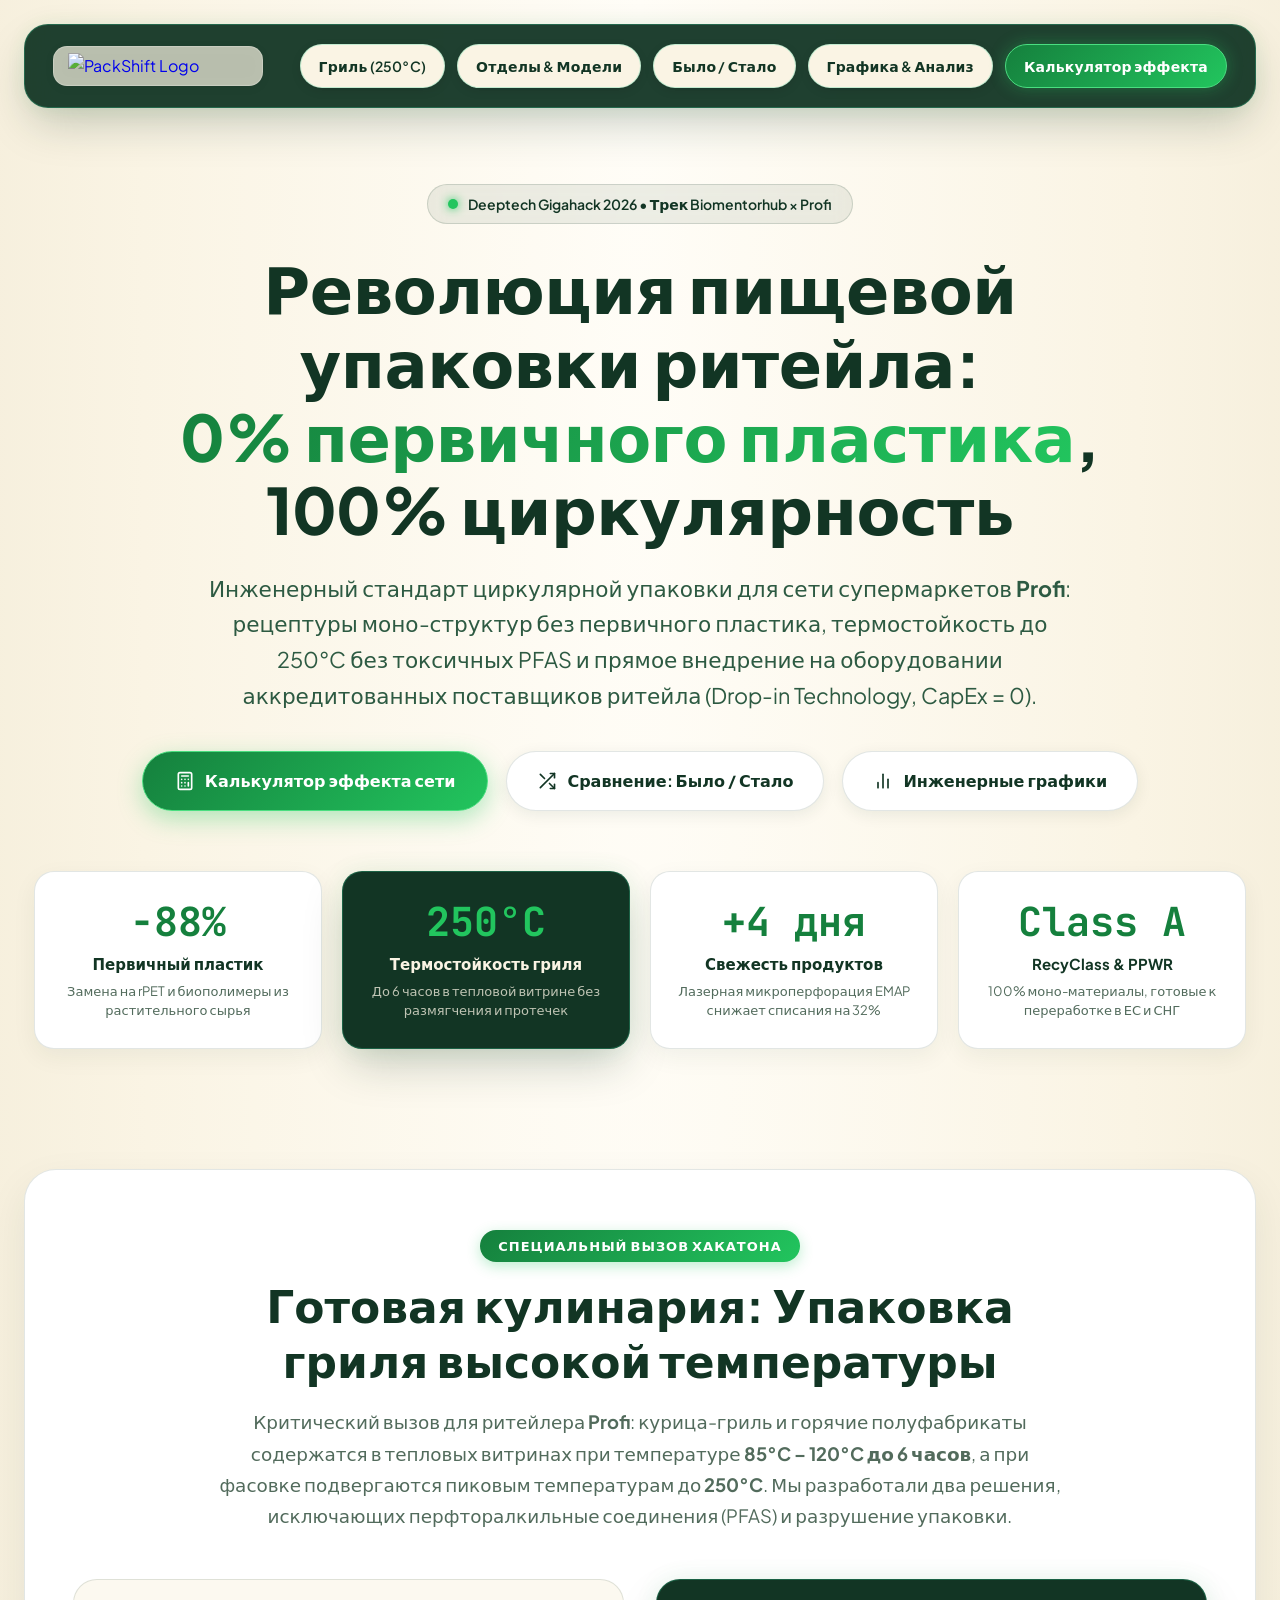
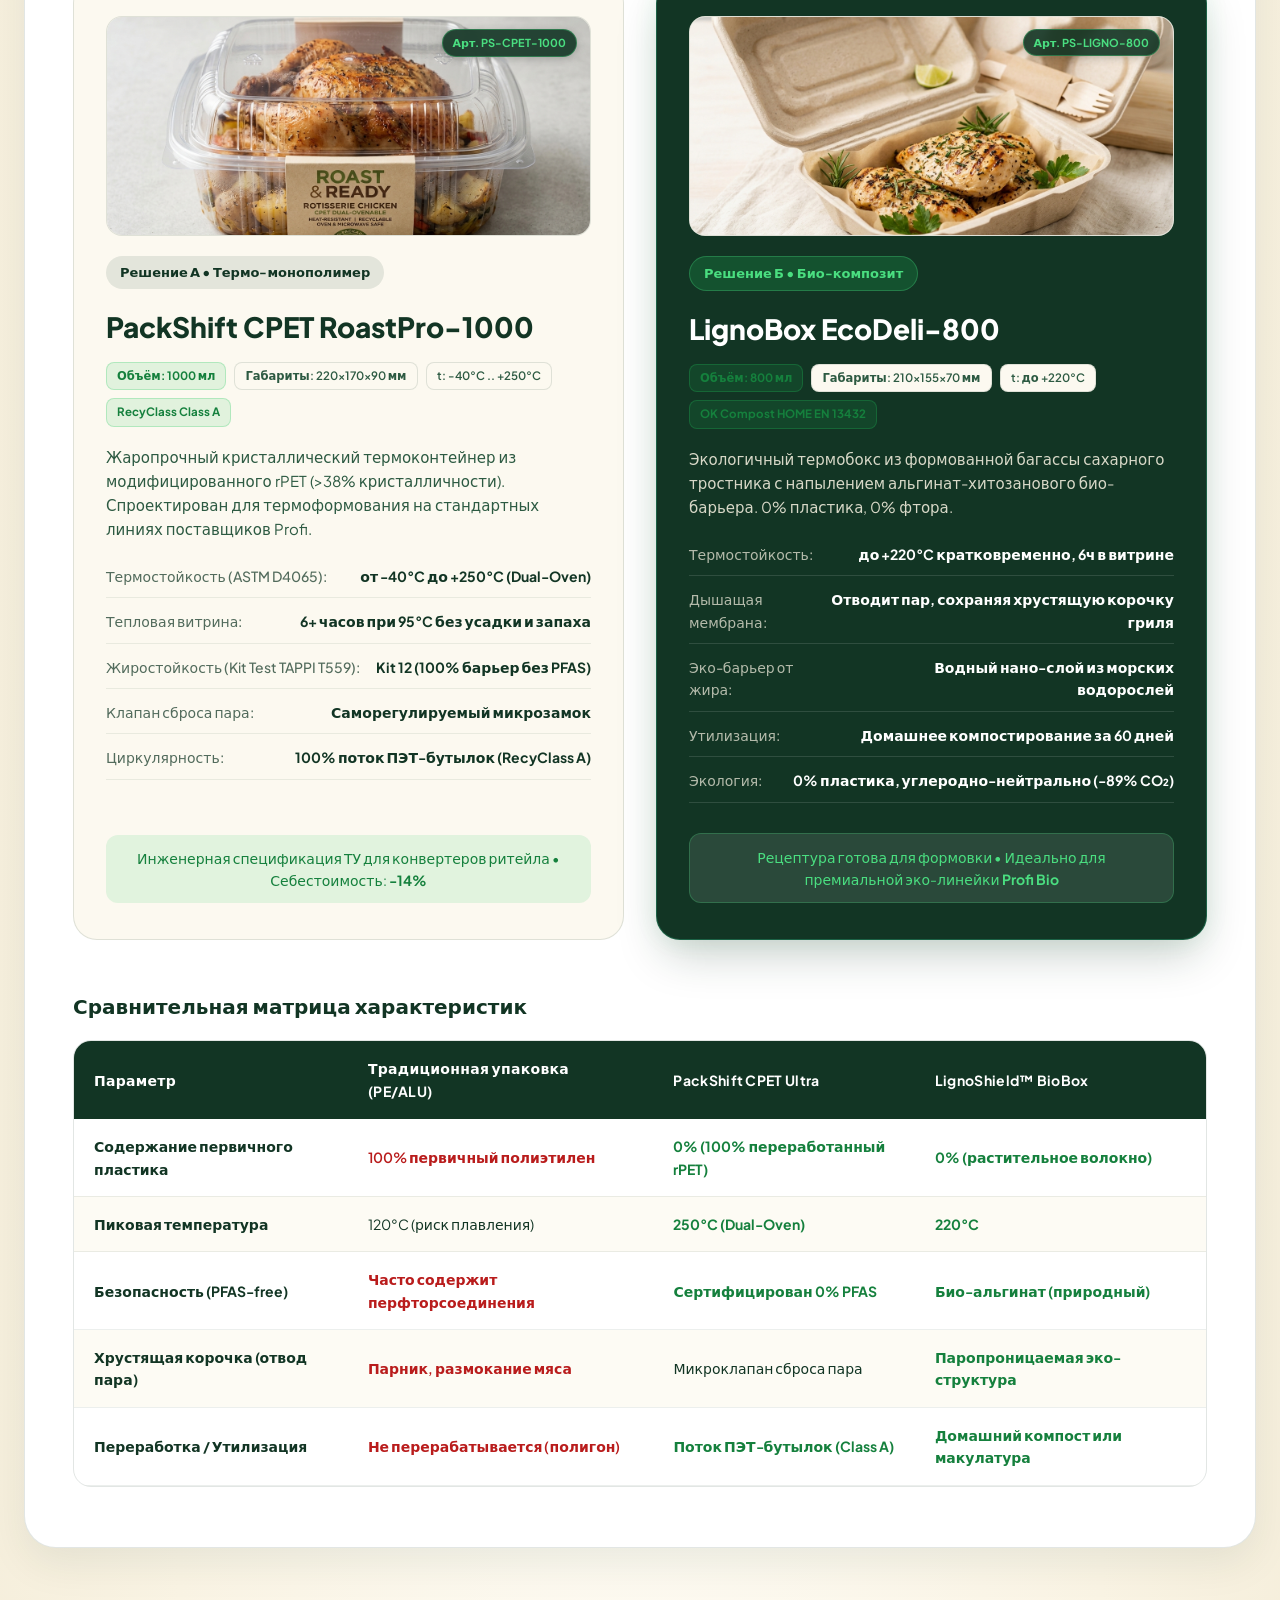
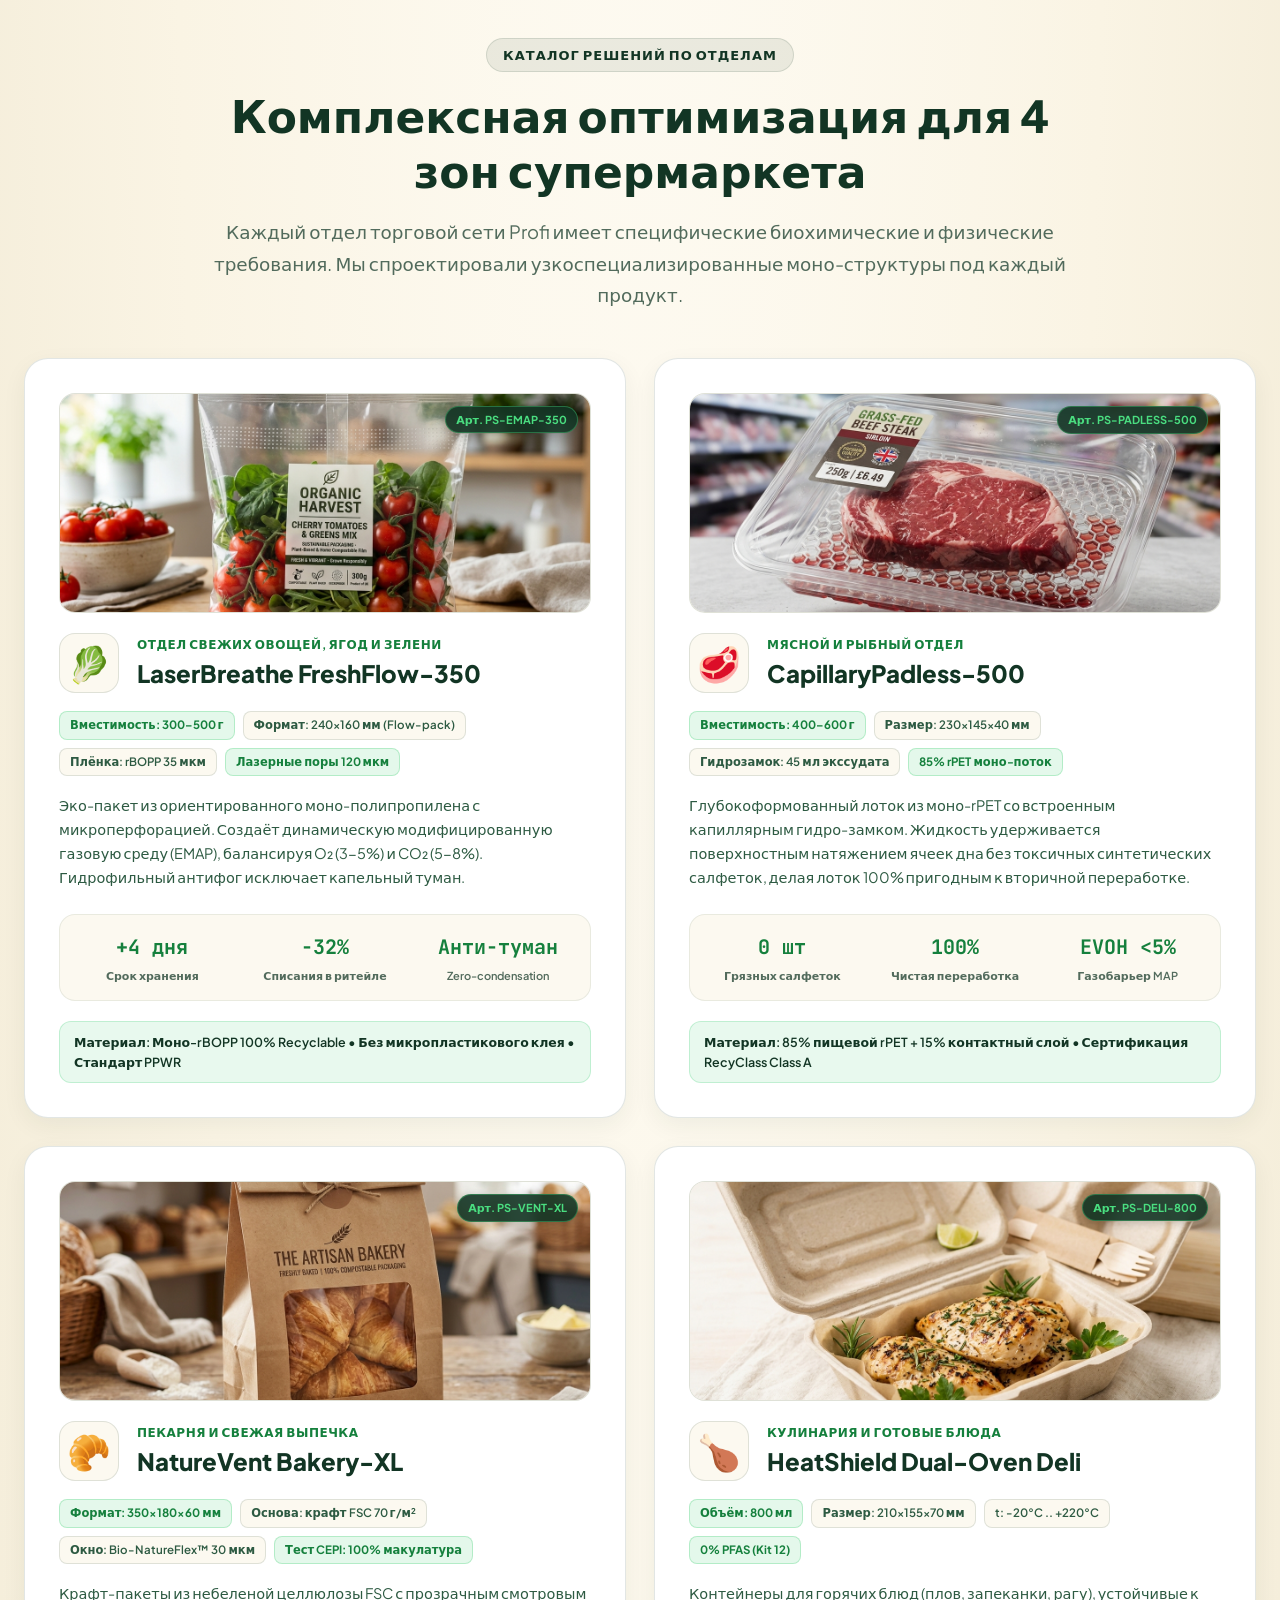
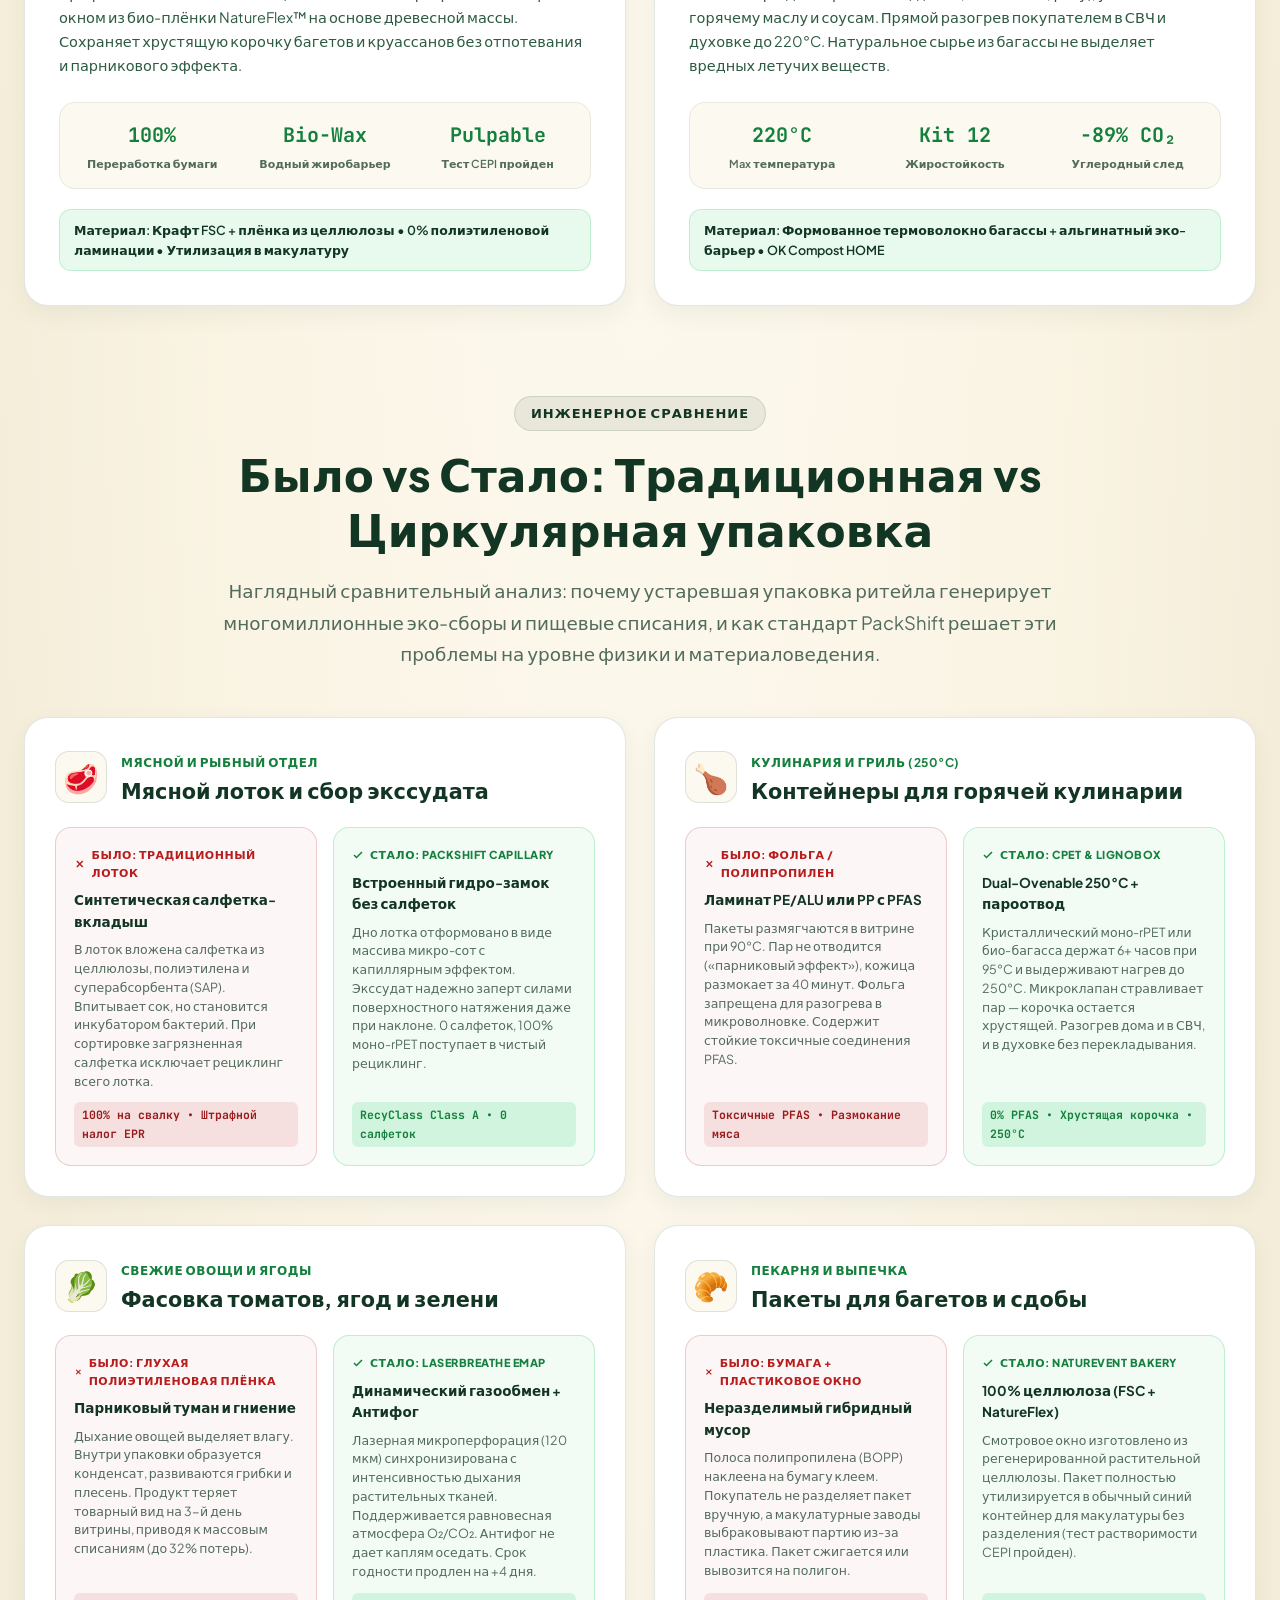
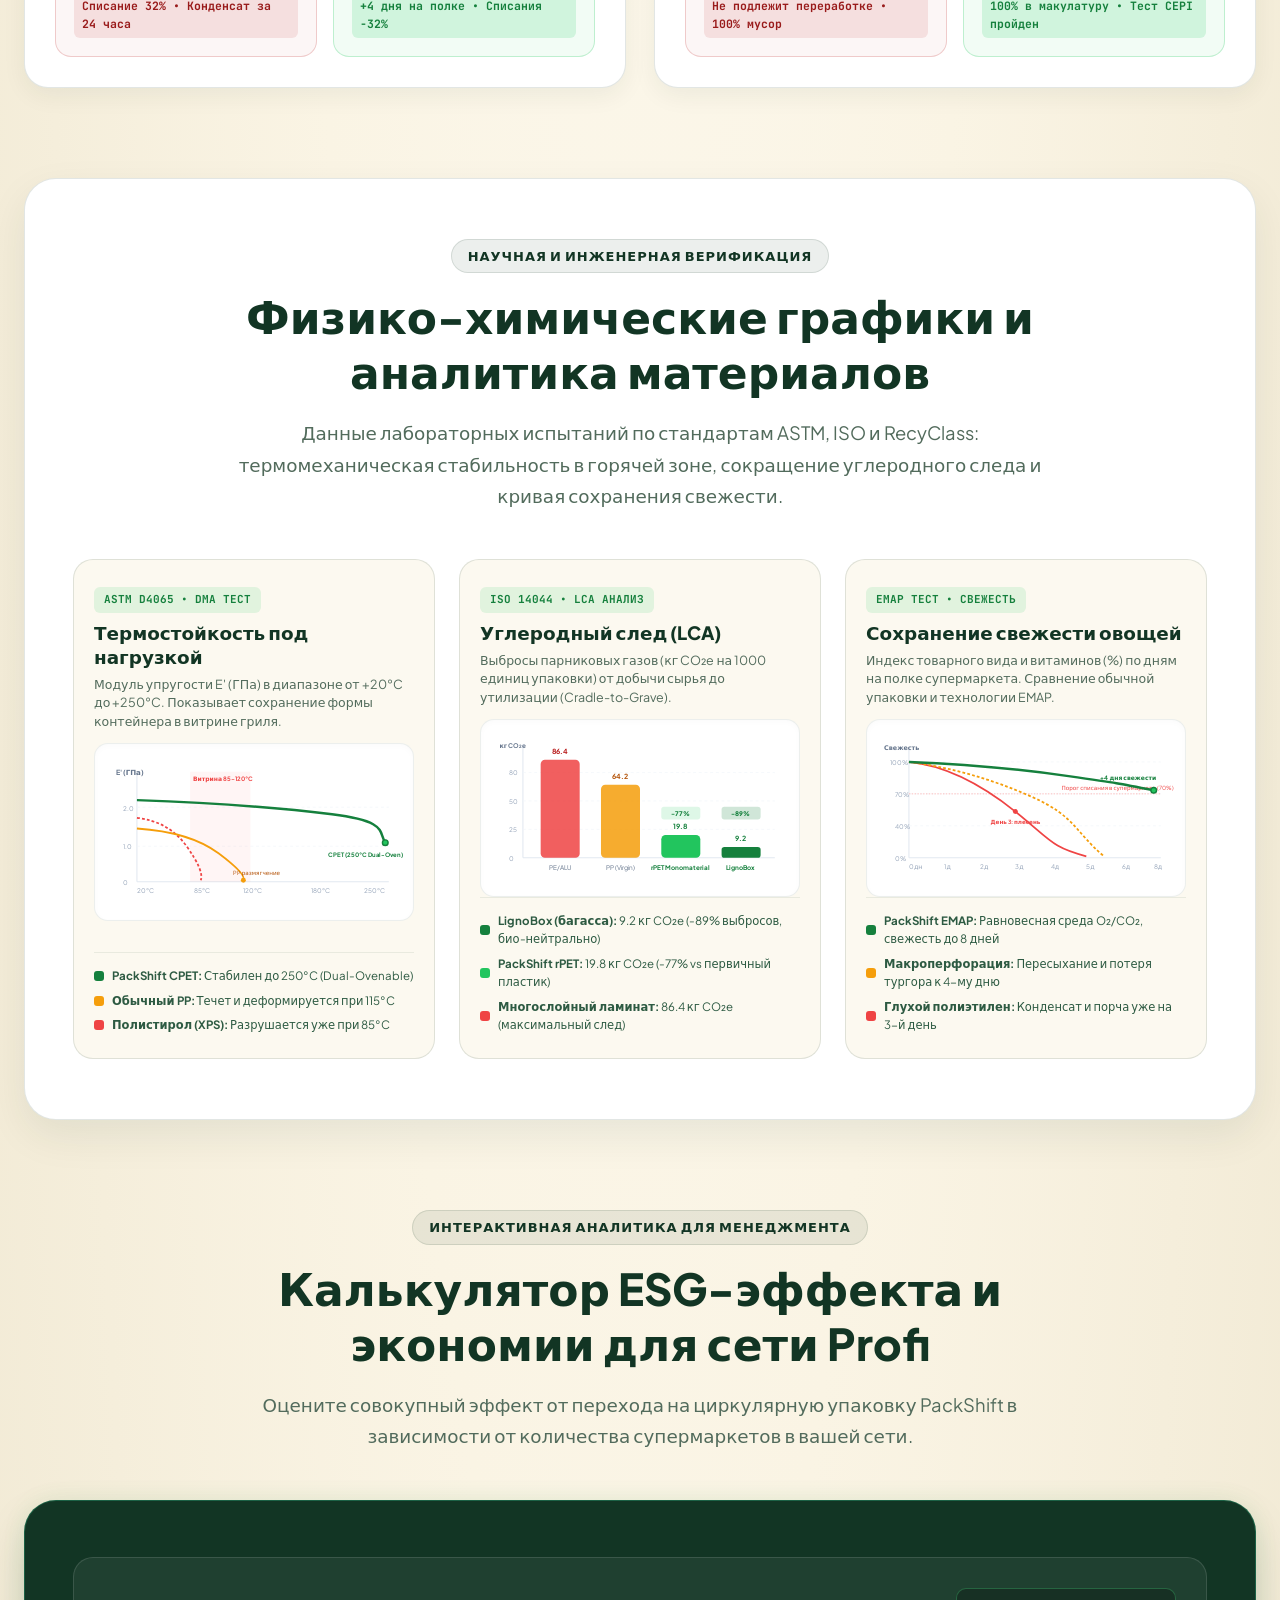
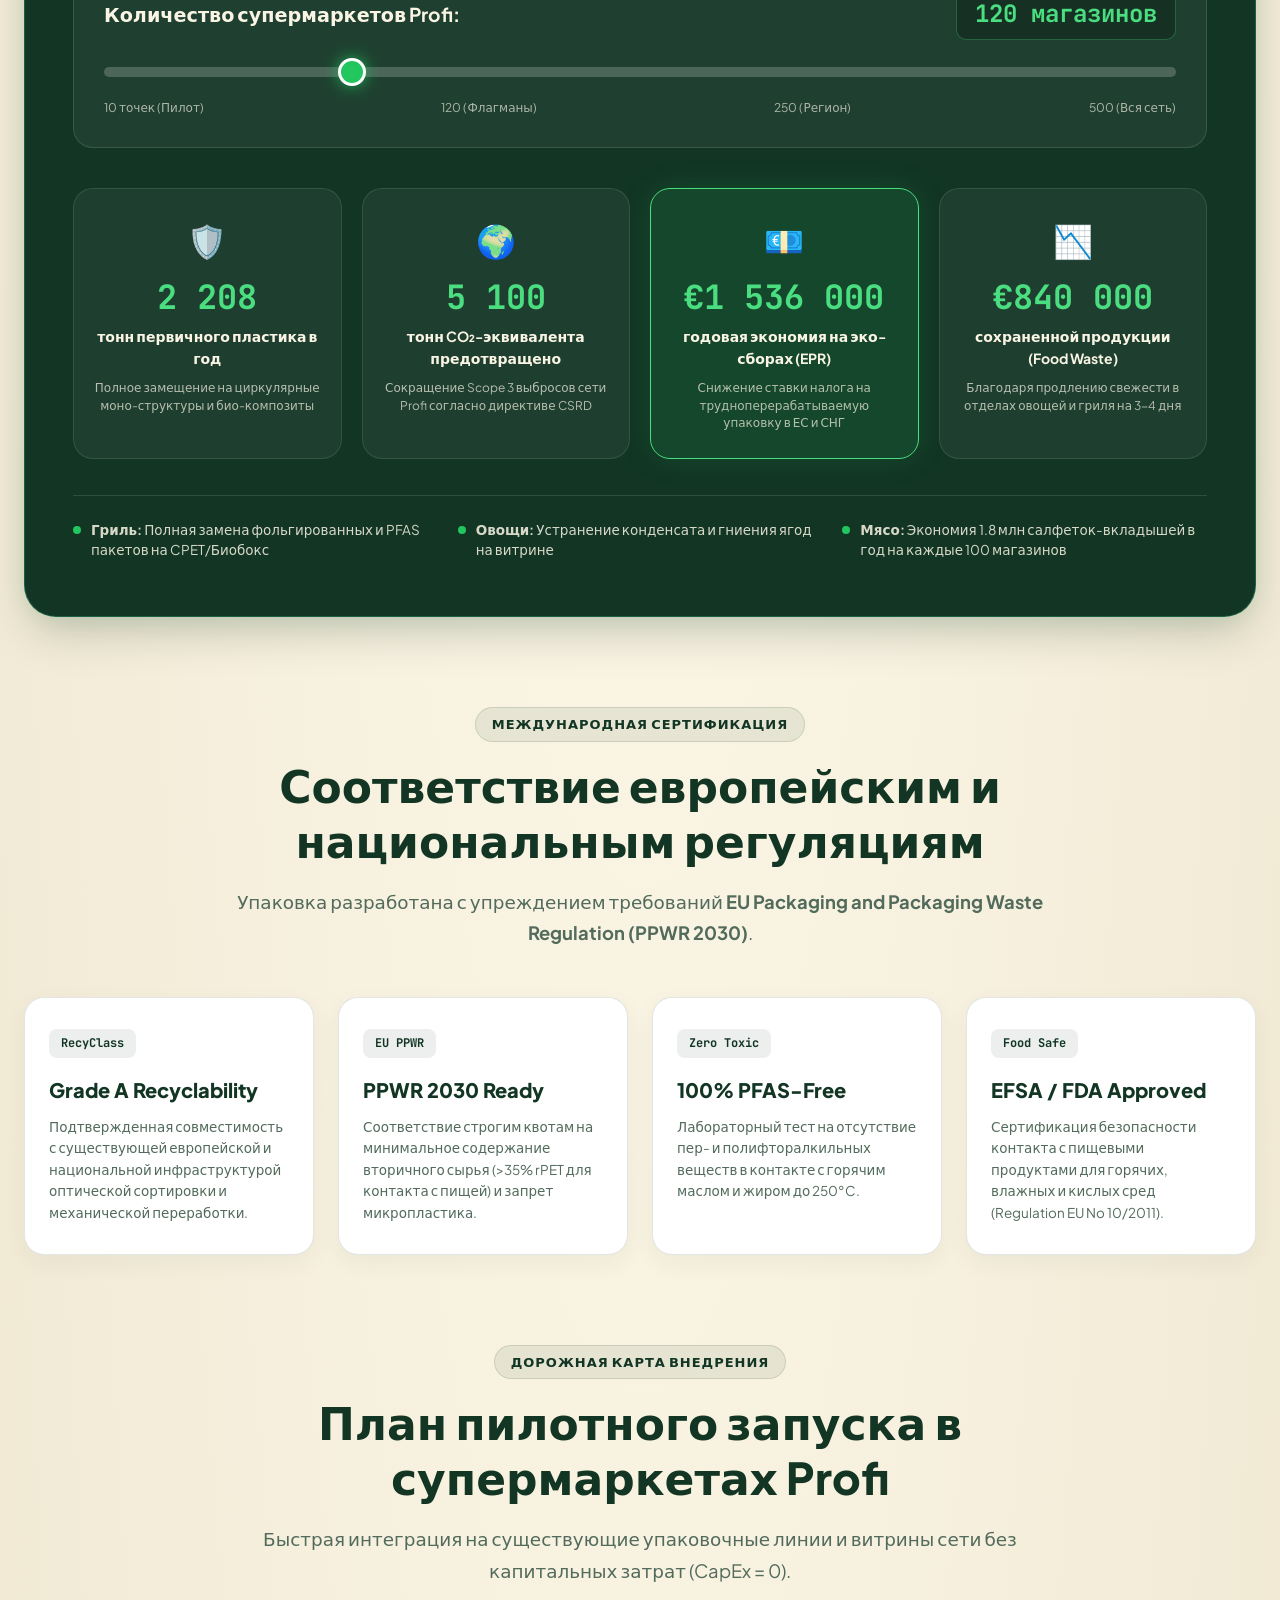
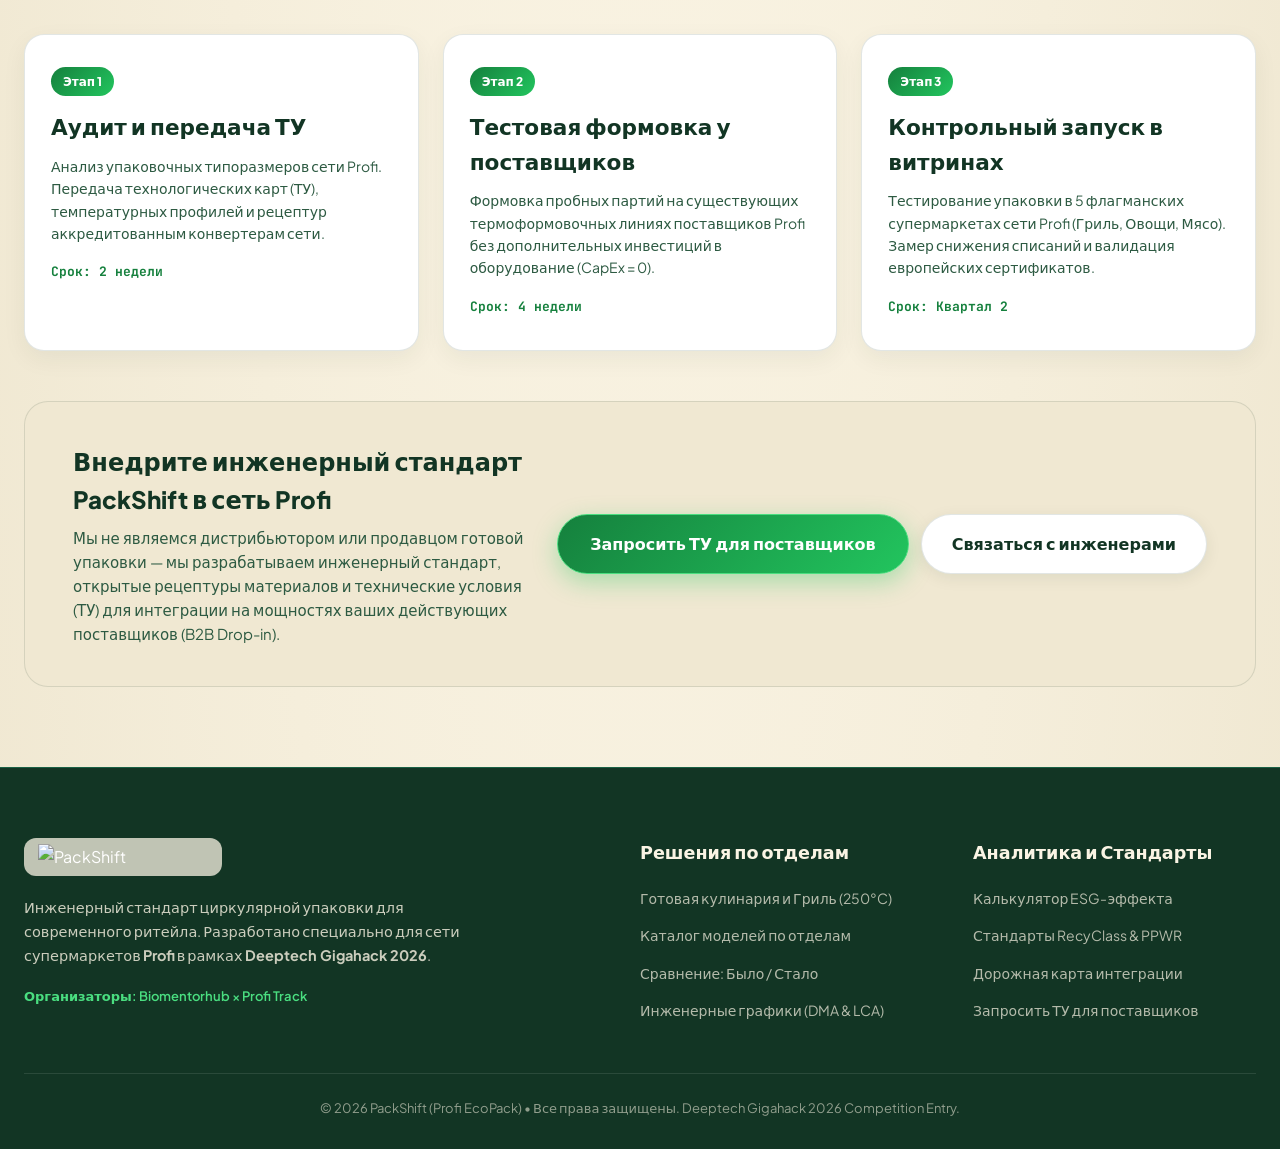
==== commit 2f5025c2: "feat: finalize website with realistic container imagery, Old vs New comparison, scientific SVG chart" ====
--- a/Проэкт Хакатон/index.html
+++ b/Проэкт Хакатон/index.html
@@ -28,11 +28,11 @@
       </div>
       <div class="nav-bar-sect">
         <nav class="btn-nav-bar">
-          <a href="#grill" class="desc-nav-bar">Гриль & Кулинария (250°C)</a>
-          <a href="#vegetables" class="desc-nav-bar">Свежие овощи</a>
-          <a href="#meat" class="desc-nav-bar">Мясной отдел</a>
-          <a href="#cookies" class="desc-nav-bar">Пекарня</a>
-          <a href="#calculator" class="desc-nav-bar nav-cta">Рассчитать эффект</a>
+          <a href="#grill" class="desc-nav-bar">Гриль (250°C)</a>
+          <a href="#departments" class="desc-nav-bar">Отделы & Модели</a>
+          <a href="#comparison" class="desc-nav-bar">Было / Стало</a>
+          <a href="#analytics" class="desc-nav-bar">Графика & Анализ</a>
+          <a href="#calculator" class="desc-nav-bar nav-cta">Калькулятор эффекта</a>
         </nav>
       </div>
     </div>
@@ -54,8 +54,7 @@
       </h1>
 
       <p class="hero-subtitle">
-        Инженерные решения для сети супермаркетов <strong>Profi</strong>: биомиметические барьеры против жира,
-        термостойкость до 250°C без токсичных PFAS, продление свежести продуктов и прямое снижение эко-сбора.
+        Инженерный стандарт циркулярной упаковки для сети супермаркетов <strong>Profi</strong>: рецептуры моно-структур без первичного пластика, термостойкость до 250°C без токсичных PFAS и прямое внедрение на оборудовании аккредитованных поставщиков ритейла (Drop-in Technology, CapEx = 0).
       </p>
 
       <div class="hero-actions">
@@ -74,11 +73,23 @@
           </svg>
           Калькулятор эффекта сети
         </a>
-        <a href="#grill" class="btn-secondary">
+        <a href="#comparison" class="btn-secondary">
           <svg class="btn-icon" viewBox="0 0 24 24" fill="none" stroke="currentColor" stroke-width="2" stroke-linecap="round" stroke-linejoin="round">
-            <path d="M8.5 14.5A2.5 2.5 0 0 0 11 12c0-1.38-.5-2-1-3-1.072-2.143-.224-4.054 2-6 .5 2.5 2 4.9 4 6.5 2 1.6 3 3.5 3 5.5a7 7 0 1 1-14 0c0-1.153.433-2.294 1-3a2.5 2.5 0 0 0 2.5 2.5z"></path>
+            <polyline points="16 3 21 3 21 8"></polyline>
+            <line x1="4" y1="20" x2="21" y2="3"></line>
+            <polyline points="21 16 21 21 16 21"></polyline>
+            <line x1="15" y1="15" x2="21" y2="21"></line>
+            <line x1="4" y1="4" x2="9" y2="9"></line>
           </svg>
-          Вызов гриля (180°–250°C)
+          Сравнение: Было / Стало
+        </a>
+        <a href="#analytics" class="btn-secondary">
+          <svg class="btn-icon" viewBox="0 0 24 24" fill="none" stroke="currentColor" stroke-width="2" stroke-linecap="round" stroke-linejoin="round">
+            <line x1="18" y1="20" x2="18" y2="10"></line>
+            <line x1="12" y1="20" x2="12" y2="4"></line>
+            <line x1="6" y1="20" x2="6" y2="14"></line>
+          </svg>
+          Инженерные графики
         </a>
       </div>
 
@@ -122,44 +133,64 @@
       <div class="comparison-grid">
         <!-- Solution A -->
         <div class="solution-card">
-          <div class="solution-badge">Решение А • Моно-пакет</div>
-          <h3 class="solution-title">PackShift CPET Ultra-Flex</h3>
+          <div class="product-image-wrap">
+            <img src="img/cpet_grill.jpg" alt="PackShift CPET RoastPro-1000" class="product-photo">
+            <span class="product-badge-overlay">Арт. PS-CPET-1000</span>
+          </div>
+          <div class="solution-badge">Решение А • Термо-монополимер</div>
+          <h3 class="solution-title">PackShift CPET RoastPro-1000</h3>
+          <div class="specs-pill-row">
+            <span class="spec-pill pill-green">Объём: 1000 мл</span>
+            <span class="spec-pill">Габариты: 220×170×90 мм</span>
+            <span class="spec-pill">t: -40°C .. +250°C</span>
+            <span class="spec-pill pill-green">RecyClass Class A</span>
+          </div>
           <p class="solution-lead-desc">
-            Высококристаллический термостойкий моно-пакет на базе модифицированного rPET (степень кристалличности &gt; 38%).
+            Жаропрочный кристаллический термоконтейнер из модифицированного rPET (&gt;38% кристалличности). Спроектирован для термоформования на стандартных линиях поставщиков Profi.
           </p>
           <ul class="spec-list">
             <li>
-              <span class="spec-name">Термостойкость:</span>
-              <span class="spec-val">от -40°C до +250°C (Dual-Ovenable)</span>
+              <span class="spec-name">Термостойкость (ASTM D4065):</span>
+              <span class="spec-val">от -40°C до +250°C (Dual-Oven)</span>
             </li>
             <li>
               <span class="spec-name">Тепловая витрина:</span>
               <span class="spec-val">6+ часов при 95°C без усадки и запаха</span>
             </li>
             <li>
-              <span class="spec-name">Жиростойкость:</span>
-              <span class="spec-val">100% барьер (Kit Test 12) без PFAS</span>
+              <span class="spec-name">Жиростойкость (Kit Test TAPPI T559):</span>
+              <span class="spec-val">Kit 12 (100% барьер без PFAS)</span>
+            </li>
+            <li>
+              <span class="spec-name">Клапан сброса пара:</span>
+              <span class="spec-val">Саморегулируемый микрозамок</span>
             </li>
             <li>
               <span class="spec-name">Циркулярность:</span>
-              <span class="spec-val">100% rPET моно-поток (RecyClass Class A)</span>
-            </li>
-            <li>
-              <span class="spec-name">Преимущество:</span>
-              <span class="spec-val">Покупатель может разогревать дома прямо в пакете</span>
+              <span class="spec-val">100% поток ПЭТ-бутылок (RecyClass A)</span>
             </li>
           </ul>
           <div class="card-footer-pill">
-            <span>Экономия себестоимости: <strong>-14%</strong> vs многослойный ламинат</span>
+            <span>Инженерная спецификация ТУ для конвертеров ритейла • Себестоимость: <strong>-14%</strong></span>
           </div>
         </div>
 
         <!-- Solution B -->
         <div class="solution-card featured">
+          <div class="product-image-wrap">
+            <img src="img/bagasse_box.jpg" alt="LignoBox EcoDeli-800" class="product-photo">
+            <span class="product-badge-overlay">Арт. PS-LIGNO-800</span>
+          </div>
           <div class="solution-badge badge-eco">Решение Б • Био-композит</div>
-          <h3 class="solution-title">LignoShield™ ThermoBox</h3>
+          <h3 class="solution-title">LignoBox EcoDeli-800</h3>
+          <div class="specs-pill-row">
+            <span class="spec-pill pill-green">Объём: 800 мл</span>
+            <span class="spec-pill">Габариты: 210×155×70 мм</span>
+            <span class="spec-pill">t: до +220°C</span>
+            <span class="spec-pill pill-green">OK Compost HOME EN 13432</span>
+          </div>
           <p class="solution-lead-desc">
-            Экологичный термобокс из формованной багассы сахарного тростника с напылением альгинат-хитозанового био-барьера.
+            Экологичный термобокс из формованной багассы сахарного тростника с напылением альгинат-хитозанового био-барьера. 0% пластика, 0% фтора.
           </p>
           <ul class="spec-list">
             <li>
@@ -176,15 +207,15 @@
             </li>
             <li>
               <span class="spec-name">Утилизация:</span>
-              <span class="spec-val">Домашнее компостирование за 60 дней (OK Compost)</span>
+              <span class="spec-val">Домашнее компостирование за 60 дней</span>
             </li>
             <li>
               <span class="spec-name">Экология:</span>
-              <span class="spec-val">0% пластика, 0% фтора, углеродно-нейтрально</span>
+              <span class="spec-val">0% пластика, углеродно-нейтрально (-89% CO₂)</span>
             </li>
           </ul>
           <div class="card-footer-pill pill-eco">
-            <span>Идеально для премиальной эко-линейки <strong>Profi Bio</strong></span>
+            <span>Рецептура готова для формовки • Идеально для премиальной эко-линейки <strong>Profi Bio</strong></span>
           </div>
         </div>
       </div>
@@ -253,16 +284,25 @@
       <div class="departments-grid">
         <!-- Department 1: Vegetables -->
         <article id="vegetables" class="dept-card">
+          <div class="product-image-wrap">
+            <img src="img/produce_bag.jpg" alt="LaserBreathe FreshFlow-350" class="product-photo">
+            <span class="product-badge-overlay">Арт. PS-EMAP-350</span>
+          </div>
           <div class="dept-header">
             <div class="dept-icon">🥬</div>
             <div class="dept-title-group">
-              <span class="dept-category">Отдел свежих овощей и зелени</span>
-              <h3 class="dept-name">EMAP Laser-Breathe™</h3>
-            </div>
+              <span class="dept-category">Отдел свежих овощей, ягод и зелени</span>
+              <h3 class="dept-name">LaserBreathe FreshFlow-350</h3>
+            </div>
+          </div>
+          <div class="specs-pill-row">
+            <span class="spec-pill pill-green">Вместимость: 300–500 г</span>
+            <span class="spec-pill">Формат: 240×160 мм (Flow-pack)</span>
+            <span class="spec-pill">Плёнка: rBOPP 35 мкм</span>
+            <span class="spec-pill pill-green">Лазерные поры 120 мкм</span>
           </div>
           <p class="dept-desc">
-            Моно-плёнка rBOPP с прецизионной лазерной микроперфорацией. Создаёт динамическую модифицированную газовую среду
-            с оптимальным соотношением O₂ (3-5%) и CO₂ (5-8%), балансируя дыхание овощей и ягод.
+            Эко-пакет из ориентированного моно-полипропилена с микроперфорацией. Создаёт динамическую модифицированную газовую среду (EMAP), балансируя O₂ (3-5%) и CO₂ (5-8%). Гидрофильный антифог исключает капельный туман.
           </p>
           <div class="dept-stats-row">
             <div class="dept-stat">
@@ -279,22 +319,31 @@
             </div>
           </div>
           <div class="dept-material-badge">
-            Материал: Моно-полипропилен 100% Recyclable • Без микропластикового клея
+            Материал: Моно-rBOPP 100% Recyclable • Без микропластикового клея • Стандарт PPWR
           </div>
         </article>
 
         <!-- Department 2: Meat & Fish -->
         <article id="meat" class="dept-card">
+          <div class="product-image-wrap">
+            <img src="img/meat_tray.jpg" alt="CapillaryPadless-500" class="product-photo">
+            <span class="product-badge-overlay">Арт. PS-PADLESS-500</span>
+          </div>
           <div class="dept-header">
             <div class="dept-icon">🥩</div>
             <div class="dept-title-group">
               <span class="dept-category">Мясной и рыбный отдел</span>
-              <h3 class="dept-name">Capillary Tray (Pad-Less)</h3>
-            </div>
+              <h3 class="dept-name">CapillaryPadless-500</h3>
+            </div>
+          </div>
+          <div class="specs-pill-row">
+            <span class="spec-pill pill-green">Вместимость: 400–600 г</span>
+            <span class="spec-pill">Размер: 230×145×40 мм</span>
+            <span class="spec-pill">Гидрозамок: 45 мл экссудата</span>
+            <span class="spec-pill pill-green">85% rPET моно-поток</span>
           </div>
           <p class="dept-desc">
-            Глубокоформованный лоток из моно-rPET со встроенным капиллярным гидро-замком. Жидкость (экссудат) удерживается
-            геометрией ячеек до 45 мл без токсичных синтетических салфеток-вкладышей, делая лоток 100% пригодным к сортировке.
+            Глубокоформованный лоток из моно-rPET со встроенным капиллярным гидро-замком. Жидкость удерживается поверхностным натяжением ячеек дна без токсичных синтетических салфеток, делая лоток 100% пригодным к вторичной переработке.
           </p>
           <div class="dept-stats-row">
             <div class="dept-stat">
@@ -311,22 +360,31 @@
             </div>
           </div>
           <div class="dept-material-badge">
-            Материал: 85% пищевой rPET + 15% первичный контактный слой • Стандарт RecyClass
+            Материал: 85% пищевой rPET + 15% контактный слой • Сертификация RecyClass Class A
           </div>
         </article>
 
         <!-- Department 3: Bakery -->
         <article id="cookies" class="dept-card">
+          <div class="product-image-wrap">
+            <img src="img/bakery_bag.jpg" alt="NatureVent Bakery-XL" class="product-photo">
+            <span class="product-badge-overlay">Арт. PS-VENT-XL</span>
+          </div>
           <div class="dept-header">
             <div class="dept-icon">🥐</div>
             <div class="dept-title-group">
-              <span class="dept-category">Пекарня и выпечка</span>
-              <h3 class="dept-name">NatureVent Crisp™</h3>
-            </div>
+              <span class="dept-category">Пекарня и свежая выпечка</span>
+              <h3 class="dept-name">NatureVent Bakery-XL</h3>
+            </div>
+          </div>
+          <div class="specs-pill-row">
+            <span class="spec-pill pill-green">Формат: 350×180×60 мм</span>
+            <span class="spec-pill">Основа: крафт FSC 70 г/м²</span>
+            <span class="spec-pill">Окно: Bio-NatureFlex™ 30 мкм</span>
+            <span class="spec-pill pill-green">Тест CEPI: 100% макулатура</span>
           </div>
           <p class="dept-desc">
-            Крафт-пакеты из сертифицированной небеленой целлюлозы FSC с прозрачным смотровым окном из био-плёнки NatureFlex™
-            на основе древесной массы. Сохраняет хрустящую корочку багетов и круассанов без парникового эффекта.
+            Крафт-пакеты из небеленой целлюлозы FSC с прозрачным смотровым окном из био-плёнки NatureFlex™ на основе древесной массы. Сохраняет хрустящую корочку багетов и круассанов без отпотевания и парникового эффекта.
           </p>
           <div class="dept-stats-row">
             <div class="dept-stat">
@@ -343,22 +401,31 @@
             </div>
           </div>
           <div class="dept-material-badge">
-            Материал: Крафт FSC + плёнка из целлюлозы • 0% полиэтиленовой ламинации
+            Материал: Крафт FSC + плёнка из целлюлозы • 0% полиэтиленовой ламинации • Утилизация в макулатуру
           </div>
         </article>
 
         <!-- Department 4: Hot Culinary & Ready-to-eat -->
         <article class="dept-card">
+          <div class="product-image-wrap">
+            <img src="img/bagasse_box.jpg" alt="HeatShield Dual-Oven Deli" class="product-photo">
+            <span class="product-badge-overlay">Арт. PS-DELI-800</span>
+          </div>
           <div class="dept-header">
             <div class="dept-icon">🍗</div>
             <div class="dept-title-group">
               <span class="dept-category">Кулинария и готовые блюда</span>
-              <h3 class="dept-name">HeatShield Dual-Oven</h3>
-            </div>
+              <h3 class="dept-name">HeatShield Dual-Oven Deli</h3>
+            </div>
+          </div>
+          <div class="specs-pill-row">
+            <span class="spec-pill pill-green">Объём: 800 мл</span>
+            <span class="spec-pill">Размер: 210×155×70 мм</span>
+            <span class="spec-pill">t: -20°C .. +220°C</span>
+            <span class="spec-pill pill-green">0% PFAS (Kit 12)</span>
           </div>
           <p class="dept-desc">
-            Контейнеры для порционных горячих блюд (плов, запеканки, гарниры), устойчивые к маслу и соусам.
-            Возможность прямого разогрева в микроволновой печи и духовке покупателем при температуре до 220°C.
+            Контейнеры для горячих блюд (плов, запеканки, рагу), устойчивые к горячему маслу и соусам. Прямой разогрев покупателем в СВЧ и духовке до 220°C. Натуральное сырье из багассы не выделяет вредных летучих веществ.
           </p>
           <div class="dept-stats-row">
             <div class="dept-stat">
@@ -370,14 +437,376 @@
               <span class="stat-name">Жиростойкость</span>
             </div>
             <div class="dept-stat">
-              <span class="stat-number">-40% CO₂</span>
+              <span class="stat-number">-89% CO₂</span>
               <span class="stat-name">Углеродный след</span>
             </div>
           </div>
           <div class="dept-material-badge">
-            Материал: Формованное термоволокно + защитный барьер на водной основе
+            Материал: Формованное термоволокно багассы + альгинатный эко-барьер • OK Compost HOME
           </div>
         </article>
+      </div>
+    </section>
+
+    <!-- Direct Side-by-Side Comparison: Traditional vs PackShift -->
+    <section id="comparison" class="section-container">
+      <div class="section-header">
+        <div class="section-tag">Инженерное сравнение</div>
+        <h2 class="section-title">Было vs Стало: Традиционная vs Циркулярная упаковка</h2>
+        <p class="section-lead">
+          Наглядный сравнительный анализ: почему устаревшая упаковка ритейла генерирует многомиллионные эко-сборы и пищевые списания, и как стандарт PackShift решает эти проблемы на уровне физики и материаловедения.
+        </p>
+      </div>
+
+      <div class="comparison-old-new-grid">
+        <!-- Card 1: Meat -->
+        <div class="comparison-card">
+          <div class="comparison-card-header">
+            <div class="comp-icon">🥩</div>
+            <div class="comp-title-group">
+              <span class="comp-subtitle">Мясной и рыбный отдел</span>
+              <h3>Мясной лоток и сбор экссудата</h3>
+            </div>
+          </div>
+          <div class="comparison-side-by-side">
+            <div class="side-box box-old">
+              <span class="side-tag tag-old">
+                <svg width="12" height="12" viewBox="0 0 24 24" fill="none" stroke="currentColor" stroke-width="3"><line x1="18" y1="6" x2="6" y2="18"></line><line x1="6" y1="6" x2="18" y2="18"></line></svg>
+                Было: Традиционный лоток
+              </span>
+              <div class="side-title">Синтетическая салфетка-вкладыш</div>
+              <p class="side-text">
+                В лоток вложена салфетка из целлюлозы, полиэтилена и суперабсорбента (SAP). Впитывает сок, но становится инкубатором бактерий. При сортировке загрязненная салфетка исключает рециклинг всего лотка.
+              </p>
+              <div class="side-metric-tag bad">100% на свалку • Штрафной налог EPR</div>
+            </div>
+            <div class="side-box box-new">
+              <span class="side-tag tag-new">
+                <svg width="12" height="12" viewBox="0 0 24 24" fill="none" stroke="currentColor" stroke-width="3"><polyline points="20 6 9 17 4 12"></polyline></svg>
+                Стало: PackShift Capillary
+              </span>
+              <div class="side-title">Встроенный гидро-замок без салфеток</div>
+              <p class="side-text">
+                Дно лотка отформовано в виде массива микро-сот с капиллярным эффектом. Экссудат надежно заперт силами поверхностного натяжения даже при наклоне. 0 салфеток, 100% моно-rPET поступает в чистый рециклинг.
+              </p>
+              <div class="side-metric-tag good">RecyClass Class A • 0 салфеток</div>
+            </div>
+          </div>
+        </div>
+
+        <!-- Card 2: Grill -->
+        <div class="comparison-card">
+          <div class="comparison-card-header">
+            <div class="comp-icon">🍗</div>
+            <div class="comp-title-group">
+              <span class="comp-subtitle">Кулинария и гриль (250°C)</span>
+              <h3>Контейнеры для горячей кулинарии</h3>
+            </div>
+          </div>
+          <div class="comparison-side-by-side">
+            <div class="side-box box-old">
+              <span class="side-tag tag-old">
+                <svg width="12" height="12" viewBox="0 0 24 24" fill="none" stroke="currentColor" stroke-width="3"><line x1="18" y1="6" x2="6" y2="18"></line><line x1="6" y1="6" x2="18" y2="18"></line></svg>
+                Было: Фольга / Полипропилен
+              </span>
+              <div class="side-title">Ламинат PE/ALU или PP с PFAS</div>
+              <p class="side-text">
+                Пакеты размягчаются в витрине при 90°C. Пар не отводится («парниковый эффект»), кожица размокает за 40 минут. Фольга запрещена для разогрева в микроволновке. Содержит стойкие токсичные соединения PFAS.
+              </p>
+              <div class="side-metric-tag bad">Токсичные PFAS • Размокание мяса</div>
+            </div>
+            <div class="side-box box-new">
+              <span class="side-tag tag-new">
+                <svg width="12" height="12" viewBox="0 0 24 24" fill="none" stroke="currentColor" stroke-width="3"><polyline points="20 6 9 17 4 12"></polyline></svg>
+                Стало: CPET & LignoBox
+              </span>
+              <div class="side-title">Dual-Ovenable 250°C + пароотвод</div>
+              <p class="side-text">
+                Кристаллический моно-rPET или био-багасса держат 6+ часов при 95°C и выдерживают нагрев до 250°C. Микроклапан стравливает пар — корочка остается хрустящей. Разогрев дома и в СВЧ, и в духовке без перекладывания.
+              </p>
+              <div class="side-metric-tag good">0% PFAS • Хрустящая корочка • 250°C</div>
+            </div>
+          </div>
+        </div>
+
+        <!-- Card 3: Vegetables -->
+        <div class="comparison-card">
+          <div class="comparison-card-header">
+            <div class="comp-icon">🥬</div>
+            <div class="comp-title-group">
+              <span class="comp-subtitle">Свежие овощи и ягоды</span>
+              <h3>Фасовка томатов, ягод и зелени</h3>
+            </div>
+          </div>
+          <div class="comparison-side-by-side">
+            <div class="side-box box-old">
+              <span class="side-tag tag-old">
+                <svg width="12" height="12" viewBox="0 0 24 24" fill="none" stroke="currentColor" stroke-width="3"><line x1="18" y1="6" x2="6" y2="18"></line><line x1="6" y1="6" x2="18" y2="18"></line></svg>
+                Было: Глухая полиэтиленовая плёнка
+              </span>
+              <div class="side-title">Парниковый туман и гниение</div>
+              <p class="side-text">
+                Дыхание овощей выделяет влагу. Внутри упаковки образуется конденсат, развиваются грибки и плесень. Продукт теряет товарный вид на 3-й день витрины, приводя к массовым списаниям (до 32% потерь).
+              </p>
+              <div class="side-metric-tag bad">Списание 32% • Конденсат за 24 часа</div>
+            </div>
+            <div class="side-box box-new">
+              <span class="side-tag tag-new">
+                <svg width="12" height="12" viewBox="0 0 24 24" fill="none" stroke="currentColor" stroke-width="3"><polyline points="20 6 9 17 4 12"></polyline></svg>
+                Стало: LaserBreathe EMAP
+              </span>
+              <div class="side-title">Динамический газообмен + Антифог</div>
+              <p class="side-text">
+                Лазерная микроперфорация (120 мкм) синхронизирована с интенсивностью дыхания растительных тканей. Поддерживается равновесная атмосфера O₂/CO₂. Антифог не дает каплям оседать. Срок годности продлен на +4 дня.
+              </p>
+              <div class="side-metric-tag good">+4 дня на полке • Списания -32%</div>
+            </div>
+          </div>
+        </div>
+
+        <!-- Card 4: Bakery -->
+        <div class="comparison-card">
+          <div class="comparison-card-header">
+            <div class="comp-icon">🥐</div>
+            <div class="comp-title-group">
+              <span class="comp-subtitle">Пекарня и выпечка</span>
+              <h3>Пакеты для багетов и сдобы</h3>
+            </div>
+          </div>
+          <div class="comparison-side-by-side">
+            <div class="side-box box-old">
+              <span class="side-tag tag-old">
+                <svg width="12" height="12" viewBox="0 0 24 24" fill="none" stroke="currentColor" stroke-width="3"><line x1="18" y1="6" x2="6" y2="18"></line><line x1="6" y1="6" x2="18" y2="18"></line></svg>
+                Было: Бумага + Пластиковое окно
+              </span>
+              <div class="side-title">Неразделимый гибридный мусор</div>
+              <p class="side-text">
+                Полоса полипропилена (BOPP) наклеена на бумагу клеем. Покупатель не разделяет пакет вручную, а макулатурные заводы выбраковывают партию из-за пластика. Пакет сжигается или вывозится на полигон.
+              </p>
+              <div class="side-metric-tag bad">Не подлежит переработке • 100% мусор</div>
+            </div>
+            <div class="side-box box-new">
+              <span class="side-tag tag-new">
+                <svg width="12" height="12" viewBox="0 0 24 24" fill="none" stroke="currentColor" stroke-width="3"><polyline points="20 6 9 17 4 12"></polyline></svg>
+                Стало: NatureVent Bakery
+              </span>
+              <div class="side-title">100% целлюлоза (FSC + NatureFlex)</div>
+              <p class="side-text">
+                Смотровое окно изготовлено из регенерированной растительной целлюлозы. Пакет полностью утилизируется в обычный синий контейнер для макулатуры без разделения (тест растворимости CEPI пройден).
+              </p>
+              <div class="side-metric-tag good">100% в макулатуру • Тест CEPI пройден</div>
+            </div>
+          </div>
+        </div>
+      </div>
+    </section>
+
+    <!-- Deeptech Analytics & Visual Graphs -->
+    <section id="analytics" class="section-container analytics-section">
+      <div class="section-header">
+        <div class="section-tag">Научная и инженерная верификация</div>
+        <h2 class="section-title">Физико-химические графики и аналитика материалов</h2>
+        <p class="section-lead">
+          Данные лабораторных испытаний по стандартам ASTM, ISO и RecyClass: термомеханическая стабильность в горячей зоне, сокращение углеродного следа и кривая сохранения свежести.
+        </p>
+      </div>
+
+      <div class="analytics-charts-grid">
+        <!-- Chart 1: DMA Thermal Stability -->
+        <div class="chart-card">
+          <div class="chart-card-header">
+            <span class="chart-badge">ASTM D4065 • DMA ТЕСТ</span>
+            <h3 class="chart-title">Термостойкость под нагрузкой</h3>
+            <p class="chart-desc">Модуль упругости E' (ГПа) в диапазоне от +20°C до +250°C. Показывает сохранение формы контейнера в витрине гриля.</p>
+          </div>
+          <div class="chart-svg-wrap">
+            <svg viewBox="0 0 420 220" xmlns="http://www.w3.org/2000/svg">
+              <!-- Grid lines & Axes -->
+              <line x1="45" y1="25" x2="45" y2="180" stroke="#e2e8f0" stroke-width="1.5" />
+              <line x1="45" y1="180" x2="400" y2="180" stroke="#e2e8f0" stroke-width="1.5" />
+              <line x1="45" y1="130" x2="400" y2="130" stroke="#f1f5f9" stroke-dasharray="4,4" />
+              <line x1="45" y1="75" x2="400" y2="75" stroke="#f1f5f9" stroke-dasharray="4,4" />
+
+              <!-- Axis labels -->
+              <text x="15" y="30" font-size="10" font-weight="700" fill="#64748b">E' (ГПа)</text>
+              <text x="25" y="80" font-size="9" fill="#94a3b8">2.0</text>
+              <text x="25" y="134" font-size="9" fill="#94a3b8">1.0</text>
+              <text x="25" y="184" font-size="9" fill="#94a3b8">0</text>
+
+              <text x="45" y="196" font-size="9" fill="#94a3b8">20°C</text>
+              <text x="125" y="196" font-size="9" fill="#94a3b8">85°C</text>
+              <text x="195" y="196" font-size="9" fill="#94a3b8">120°C</text>
+              <text x="290" y="196" font-size="9" fill="#94a3b8">180°C</text>
+              <text x="365" y="196" font-size="9" fill="#94a3b8">250°C</text>
+
+              <!-- Dangerous Zone (85-120°C hot counter) -->
+              <rect x="120" y="25" width="85" height="155" fill="rgba(239, 68, 68, 0.05)" />
+              <text x="124" y="38" font-size="8.5" font-weight="700" fill="#ef4444">Витрина 85-120°C</text>
+
+              <!-- Curve 1: XPS (Polystyrene) - drops at 85°C -->
+              <path d="M 45 90 Q 90 95 115 130 T 135 178" fill="none" stroke="#ef4444" stroke-width="2.5" stroke-dasharray="4,3" />
+
+              <!-- Curve 2: Standard PP - drops at 110°C -->
+              <path d="M 45 105 Q 120 110 160 140 T 195 178" fill="none" stroke="#f59e0b" stroke-width="2.5" />
+
+              <!-- Curve 3: PackShift CPET - stable up to 250°C -->
+              <path d="M 45 65 C 130 68 240 75 320 85 S 385 110 395 125" fill="none" stroke="#15803d" stroke-width="3.5" />
+
+              <!-- Data callouts -->
+              <circle cx="395" cy="125" r="4" fill="#22c55e" stroke="#15803d" stroke-width="2" />
+              <text x="315" y="145" font-size="8.5" font-weight="700" fill="#15803d">CPET (250°C Dual-Oven)</text>
+
+              <circle cx="195" cy="178" r="3.5" fill="#f59e0b" />
+              <text x="180" y="170" font-size="8" fill="#b45309">PP размягчение</text>
+            </svg>
+          </div>
+          <div class="chart-legend">
+            <div class="legend-item">
+              <span class="legend-color" style="background: #15803d;"></span>
+              <span><strong>PackShift CPET:</strong> Стабилен до 250°C (Dual-Ovenable)</span>
+            </div>
+            <div class="legend-item">
+              <span class="legend-color" style="background: #f59e0b;"></span>
+              <span><strong>Обычный PP:</strong> Течет и деформируется при 115°C</span>
+            </div>
+            <div class="legend-item">
+              <span class="legend-color" style="background: #ef4444;"></span>
+              <span><strong>Полистирол (XPS):</strong> Разрушается уже при 85°C</span>
+            </div>
+          </div>
+        </div>
+
+        <!-- Chart 2: LCA Carbon Footprint -->
+        <div class="chart-card">
+          <div class="chart-card-header">
+            <span class="chart-badge">ISO 14044 • LCA АНАЛИЗ</span>
+            <h3 class="chart-title">Углеродный след (LCA)</h3>
+            <p class="chart-desc">Выбросы парниковых газов (кг CO₂e на 1000 единиц упаковки) от добычи сырья до утилизации (Cradle-to-Grave).</p>
+          </div>
+          <div class="chart-svg-wrap">
+            <svg viewBox="0 0 420 220" xmlns="http://www.w3.org/2000/svg">
+              <!-- Y Axis and grid lines -->
+              <line x1="45" y1="20" x2="45" y2="180" stroke="#e2e8f0" stroke-width="1.5" />
+              <line x1="45" y1="180" x2="400" y2="180" stroke="#e2e8f0" stroke-width="1.5" />
+              <line x1="45" y1="140" x2="400" y2="140" stroke="#f1f5f9" stroke-dasharray="4,4" />
+              <line x1="45" y1="100" x2="400" y2="100" stroke="#f1f5f9" stroke-dasharray="4,4" />
+              <line x1="45" y1="60" x2="400" y2="60" stroke="#f1f5f9" stroke-dasharray="4,4" />
+
+              <text x="12" y="25" font-size="9" font-weight="700" fill="#64748b">кг CO₂e</text>
+              <text x="25" y="64" font-size="9" fill="#94a3b8">80</text>
+              <text x="25" y="104" font-size="9" fill="#94a3b8">50</text>
+              <text x="25" y="144" font-size="9" fill="#94a3b8">25</text>
+              <text x="25" y="184" font-size="9" fill="#94a3b8">0</text>
+
+              <!-- Bar 1: PE/ALU Laminate (86.4 kg) -->
+              <rect x="70" y="42" width="55" height="138" rx="6" fill="#ef4444" opacity="0.85" />
+              <text x="97" y="34" font-size="10" font-weight="700" fill="#b91c1c" text-anchor="middle">86.4</text>
+              <text x="97" y="198" font-size="9" fill="#64748b" text-anchor="middle">PE/ALU</text>
+
+              <!-- Bar 2: Virgin PP (64.2 kg) -->
+              <rect x="155" y="77" width="55" height="103" rx="6" fill="#f59e0b" opacity="0.85" />
+              <text x="182" y="69" font-size="10" font-weight="700" fill="#b45309" text-anchor="middle">64.2</text>
+              <text x="182" y="198" font-size="9" fill="#64748b" text-anchor="middle">PP (Virgin)</text>
+
+              <!-- Bar 3: PackShift rPET (19.8 kg) -->
+              <rect x="240" y="148" width="55" height="32" rx="6" fill="#22c55e" />
+              <text x="267" y="140" font-size="10" font-weight="700" fill="#15803d" text-anchor="middle">19.8</text>
+              <text x="267" y="198" font-size="9" font-weight="700" fill="#15803d" text-anchor="middle">rPET Monomaterial</text>
+
+              <!-- Bar 4: LignoBox Bagasse (9.2 kg) -->
+              <rect x="325" y="165" width="55" height="15" rx="4" fill="#15803d" />
+              <text x="352" y="157" font-size="10" font-weight="700" fill="#15803d" text-anchor="middle">9.2</text>
+              <text x="352" y="198" font-size="9" font-weight="700" fill="#15803d" text-anchor="middle">LignoBox</text>
+
+              <!-- Savings Badges -->
+              <rect x="240" y="108" width="55" height="18" rx="4" fill="rgba(34, 197, 94, 0.15)" />
+              <text x="267" y="121" font-size="9" font-weight="800" fill="#15803d" text-anchor="middle">-77%</text>
+
+              <rect x="325" y="108" width="55" height="18" rx="4" fill="rgba(21, 128, 61, 0.2)" />
+              <text x="352" y="121" font-size="9" font-weight="800" fill="#15803d" text-anchor="middle">-89%</text>
+            </svg>
+          </div>
+          <div class="chart-legend">
+            <div class="legend-item">
+              <span class="legend-color" style="background: #15803d;"></span>
+              <span><strong>LignoBox (багасса):</strong> 9.2 кг CO₂e (-89% выбросов, био-нейтрально)</span>
+            </div>
+            <div class="legend-item">
+              <span class="legend-color" style="background: #22c55e;"></span>
+              <span><strong>PackShift rPET:</strong> 19.8 кг CO₂e (-77% vs первичный пластик)</span>
+            </div>
+            <div class="legend-item">
+              <span class="legend-color" style="background: #ef4444;"></span>
+              <span><strong>Многослойный ламинат:</strong> 86.4 кг CO₂e (максимальный след)</span>
+            </div>
+          </div>
+        </div>
+
+        <!-- Chart 3: Food Shelf-Life Extension -->
+        <div class="chart-card">
+          <div class="chart-card-header">
+            <span class="chart-badge">EMAP ТЕСТ • СВЕЖЕСТЬ</span>
+            <h3 class="chart-title">Сохранение свежести овощей</h3>
+            <p class="chart-desc">Индекс товарного вида и витаминов (%) по дням на полке супермаркета. Сравнение обычной упаковки и технологии EMAP.</p>
+          </div>
+          <div class="chart-svg-wrap">
+            <svg viewBox="0 0 420 220" xmlns="http://www.w3.org/2000/svg">
+              <!-- Axes and grid lines -->
+              <line x1="45" y1="25" x2="45" y2="180" stroke="#e2e8f0" stroke-width="1.5" />
+              <line x1="45" y1="180" x2="400" y2="180" stroke="#e2e8f0" stroke-width="1.5" />
+              <line x1="45" y1="135" x2="400" y2="135" stroke="#f1f5f9" stroke-dasharray="4,4" />
+              <line x1="45" y1="90" x2="400" y2="90" stroke="#f1f5f9" stroke-dasharray="4,4" />
+              <line x1="45" y1="45" x2="400" y2="45" stroke="#f1f5f9" stroke-dasharray="4,4" />
+
+              <text x="10" y="28" font-size="9" font-weight="700" fill="#64748b">Свежесть</text>
+              <text x="18" y="50" font-size="9" fill="#94a3b8">100%</text>
+              <text x="25" y="95" font-size="9" fill="#94a3b8">70%</text>
+              <text x="25" y="140" font-size="9" fill="#94a3b8">40%</text>
+              <text x="25" y="184" font-size="9" fill="#94a3b8">0%</text>
+
+              <!-- X Days -->
+              <text x="45" y="196" font-size="9" fill="#94a3b8">0дн</text>
+              <text x="95" y="196" font-size="9" fill="#94a3b8">1д</text>
+              <text x="145" y="196" font-size="9" fill="#94a3b8">2д</text>
+              <text x="195" y="196" font-size="9" fill="#94a3b8">3д</text>
+              <text x="245" y="196" font-size="9" fill="#94a3b8">4д</text>
+              <text x="295" y="196" font-size="9" fill="#94a3b8">5д</text>
+              <text x="345" y="196" font-size="9" fill="#94a3b8">6д</text>
+              <text x="390" y="196" font-size="9" fill="#94a3b8">8д</text>
+
+              <!-- Shelf life limit line (70% - threshold for write-off) -->
+              <line x1="45" y1="90" x2="400" y2="90" stroke="#fca5a5" stroke-width="1" stroke-dasharray="2,2" />
+              <text x="260" y="85" font-size="8" fill="#ef4444">Порог списания в супермаркете (70%)</text>
+
+              <!-- Curve 1: Regular solid PE bag - drops on day 3 -->
+              <path d="M 45 45 C 95 50 145 75 195 115 S 245 165 295 178" fill="none" stroke="#ef4444" stroke-width="2.5" />
+              <circle cx="195" cy="115" r="3.5" fill="#ef4444" />
+              <text x="160" y="132" font-size="8" font-weight="700" fill="#ef4444">День 3: плесень</text>
+
+              <!-- Curve 2: Macro-perforated bag - dries on day 4 -->
+              <path d="M 45 45 C 100 52 160 68 220 95 S 280 145 320 178" fill="none" stroke="#f59e0b" stroke-width="2.5" stroke-dasharray="4,3" />
+
+              <!-- Curve 3: PackShift EMAP LaserBreathe - holds until day 8 -->
+              <path d="M 45 45 C 120 48 200 55 270 65 S 340 75 390 85" fill="none" stroke="#15803d" stroke-width="3.5" />
+              <circle cx="390" cy="85" r="4" fill="#22c55e" stroke="#15803d" stroke-width="2" />
+              <text x="315" y="70" font-size="8.5" font-weight="700" fill="#15803d">+4 дня свежести</text>
+            </svg>
+          </div>
+          <div class="chart-legend">
+            <div class="legend-item">
+              <span class="legend-color" style="background: #15803d;"></span>
+              <span><strong>PackShift EMAP:</strong> Равновесная среда O₂/CO₂, свежесть до 8 дней</span>
+            </div>
+            <div class="legend-item">
+              <span class="legend-color" style="background: #f59e0b;"></span>
+              <span><strong>Макроперфорация:</strong> Пересыхание и потеря тургора к 4-му дню</span>
+            </div>
+            <div class="legend-item">
+              <span class="legend-color" style="background: #ef4444;"></span>
+              <span><strong>Глухой полиэтилен:</strong> Конденсат и порча уже на 3-й день</span>
+            </div>
+          </div>
+        </div>
       </div>
     </section>
 
@@ -516,43 +945,46 @@
       <div class="timeline-grid">
         <div class="timeline-step">
           <div class="step-num">Этап 1</div>
-          <h4 class="step-title">Лабораторный тест</h4>
+          <h4 class="step-title">Аудит и передача ТУ</h4>
           <p class="step-desc">
-            Проверка термопакетов CPET и биобоксов на реальных тепловых витринах гриля Profi (температура 95°C, выдержка 6 часов).
+            Анализ упаковочных типоразмеров сети Profi. Передача технологических карт (ТУ), температурных профилей и рецептур аккредитованным конвертерам сети.
           </p>
           <div class="step-time">Срок: 2 недели</div>
         </div>
 
         <div class="timeline-step">
           <div class="step-num">Этап 2</div>
-          <h4 class="step-title">Пилот в 5 магазинах</h4>
+          <h4 class="step-title">Тестовая формовка у поставщиков</h4>
           <p class="step-desc">
-            Запуск в тестовых флагманских супермаркетах в отделах Гриль и Овощи. Сбор обратной связи от покупателей и сотрудников витрины.
+            Формовка пробных партий на существующих термоформовочных линиях поставщиков Profi без дополнительных инвестиций в оборудование (CapEx = 0).
           </p>
           <div class="step-time">Срок: 4 недели</div>
         </div>
 
         <div class="timeline-step">
           <div class="step-num">Этап 3</div>
-          <h4 class="step-title">Масштабирование на сеть</h4>
+          <h4 class="step-title">Контрольный запуск в витринах</h4>
           <p class="step-desc">
-            Полноформатное развертывание в сети Profi, запуск автоматизированной системы отслеживания сокращения углеродного следа.
+            Тестирование упаковки в 5 флагманских супермаркетах сети Profi (Гриль, Овощи, Мясо). Замер снижения списаний и валидация европейских сертификатов.
           </p>
           <div class="step-time">Срок: Квартал 2</div>
         </div>
       </div>
 
-      <!-- Action Box -->
+      <!-- Action Box: Engineering Standard Transfer -->
       <div class="action-banner">
         <div class="action-banner-content">
-          <h3 class="action-banner-title">Готовы протестировать образцы в отделе гриля Profi?</h3>
+          <h3 class="action-banner-title">Внедрите инженерный стандарт PackShift в сеть Profi</h3>
           <p class="action-banner-text">
-            Мы предоставляем комплект из 200 образцов пакетов CPET Ultra и биобоксов LignoShield для проведения тестов на вашей витрине.
-          </p>
-        </div>
-        <div class="action-banner-btn-box">
-          <a href="mailto:pilot@packshift.eco?subject=Profi%20Pilot%20Request%20-%20Deeptech%20Gigahack" class="btn-primary">
-            Запросить тестовую партию
+            Мы не являемся дистрибьютором или продавцом готовой упаковки — мы разрабатываем инженерный стандарт, открытые рецептуры материалов и технические условия (ТУ) для интеграции на мощностях ваших действующих поставщиков (B2B Drop-in).
+          </p>
+        </div>
+        <div class="action-banner-btn-box" style="display: flex; gap: 12px; flex-wrap: wrap;">
+          <a href="mailto:tech@packshift.eco?subject=Profi%20Technical%20Specification%20Request%20-%20Deeptech%20Gigahack" class="btn-primary">
+            Запросить ТУ для поставщиков
+          </a>
+          <a href="mailto:contact@packshift.eco?subject=Profi%20Engineering%20Consultation%20-%20Deeptech%20Gigahack" class="btn-secondary">
+            Связаться с инженерами
           </a>
         </div>
       </div>
@@ -568,7 +1000,7 @@
           <img src="img/logo.png" alt="PackShift" class="footer-logo">
         </div>
         <p class="footer-bio">
-          Инновационная упаковочная платформа для современного ритейла.
+          Инженерный стандарт циркулярной упаковки для современного ритейла.
           Разработано специально для сети супермаркетов <strong>Profi</strong> в рамках <strong>Deeptech Gigahack 2026</strong>.
         </p>
         <div class="footer-track-badge">
@@ -580,19 +1012,19 @@
         <h5 class="footer-col-title">Решения по отделам</h5>
         <ul class="footer-links">
           <li><a href="#grill">Готовая кулинария и Гриль (250°C)</a></li>
-          <li><a href="#vegetables">Свежие овощи (EMAP)</a></li>
-          <li><a href="#meat">Мясной отдел (Capillary Tray)</a></li>
-          <li><a href="#cookies">Пекарня (NatureVent Crisp)</a></li>
+          <li><a href="#departments">Каталог моделей по отделам</a></li>
+          <li><a href="#comparison">Сравнение: Было / Стало</a></li>
+          <li><a href="#analytics">Инженерные графики (DMA & LCA)</a></li>
         </ul>
       </div>
 
       <div class="footer-links-col">
         <h5 class="footer-col-title">Аналитика и Стандарты</h5>
         <ul class="footer-links">
-          <li><a href="#calculator">Калькулятор окупаемости</a></li>
+          <li><a href="#calculator">Калькулятор ESG-эффекта</a></li>
           <li><a href="#compliance">Стандарты RecyClass & PPWR</a></li>
-          <li><a href="#pilot">План пилотного запуска</a></li>
-          <li><a href="mailto:contact@packshift.eco">Связаться с командой</a></li>
+          <li><a href="#pilot">Дорожная карта интеграции</a></li>
+          <li><a href="mailto:tech@packshift.eco">Запросить ТУ для поставщиков</a></li>
         </ul>
       </div>
     </div>
--- a/Проэкт Хакатон/css/style.css
+++ b/Проэкт Хакатон/css/style.css
@@ -1133,6 +1133,312 @@
   color: rgba(250, 244, 228, 0.55);
 }
 
+/* Product Media & Spec Pills */
+.product-image-wrap {
+  width: 100%;
+  height: 220px;
+  border-radius: 16px;
+  overflow: hidden;
+  margin-bottom: 20px;
+  position: relative;
+  background: var(--bg-card-soft);
+  border: 1px solid var(--forest-border-light);
+}
+
+.product-photo {
+  width: 100%;
+  height: 100%;
+  object-fit: cover;
+  transition: transform 0.4s ease;
+  display: block;
+}
+
+.solution-card:hover .product-photo,
+.dept-card:hover .product-photo {
+  transform: scale(1.04);
+}
+
+.product-badge-overlay {
+  position: absolute;
+  top: 12px;
+  right: 12px;
+  background: rgba(18, 53, 36, 0.9);
+  color: var(--leaf-glow);
+  padding: 4px 10px;
+  border-radius: 9999px;
+  font-size: 11px;
+  font-weight: 700;
+  backdrop-filter: blur(6px);
+  border: 1px solid rgba(74, 222, 128, 0.35);
+  box-shadow: 0 2px 8px rgba(0, 0, 0, 0.2);
+}
+
+.specs-pill-row {
+  display: flex;
+  flex-wrap: wrap;
+  gap: 8px;
+  margin-bottom: 18px;
+}
+
+.spec-pill {
+  font-size: 11.5px;
+  font-weight: 600;
+  padding: 4px 10px;
+  border-radius: 8px;
+  background: var(--bg-card-soft);
+  border: 1px solid var(--forest-border-light);
+  color: var(--text-forest-muted);
+}
+
+.spec-pill.pill-green {
+  background: rgba(34, 197, 94, 0.12);
+  color: var(--leaf-emerald);
+  border-color: rgba(34, 197, 94, 0.25);
+  font-weight: 700;
+}
+
+/* ==========================================================================
+   Old vs New Direct Comparison Section
+   ========================================================================== */
+
+.comparison-old-new-grid {
+  display: grid;
+  grid-template-columns: repeat(2, 1fr);
+  gap: 28px;
+  margin-top: 24px;
+}
+
+.comparison-card {
+  background: var(--bg-card);
+  border: 1px solid var(--forest-border-light);
+  border-radius: 24px;
+  padding: 30px;
+  box-shadow: 0 8px 24px rgba(18, 53, 36, 0.06);
+  display: flex;
+  flex-direction: column;
+  transition: all 0.28s ease;
+}
+
+.comparison-card:hover {
+  transform: translateY(-4px);
+  box-shadow: 0 16px 36px rgba(18, 53, 36, 0.1);
+  border-color: var(--leaf-vibrant);
+}
+
+.comparison-card-header {
+  display: flex;
+  align-items: center;
+  gap: 14px;
+  margin-bottom: 20px;
+}
+
+.comp-icon {
+  font-size: 1.8rem;
+  background: var(--bg-card-soft);
+  width: 52px;
+  height: 52px;
+  border-radius: 14px;
+  display: flex;
+  align-items: center;
+  justify-content: center;
+  border: 1px solid var(--forest-border-light);
+  flex-shrink: 0;
+}
+
+.comp-title-group h3 {
+  font-size: 1.3rem;
+  font-weight: 800;
+  color: var(--forest-deep);
+}
+
+.comp-subtitle {
+  font-size: 12px;
+  font-weight: 700;
+  color: var(--leaf-emerald);
+  text-transform: uppercase;
+  letter-spacing: 0.5px;
+}
+
+.comparison-side-by-side {
+  display: grid;
+  grid-template-columns: 1fr 1fr;
+  gap: 16px;
+  flex: 1;
+}
+
+.side-box {
+  border-radius: 16px;
+  padding: 18px;
+  display: flex;
+  flex-direction: column;
+}
+
+.side-box.box-old {
+  background: rgba(185, 28, 28, 0.04);
+  border: 1px solid rgba(185, 28, 28, 0.2);
+}
+
+.side-box.box-new {
+  background: rgba(34, 197, 94, 0.06);
+  border: 1px solid rgba(34, 197, 94, 0.25);
+}
+
+.side-tag {
+  font-size: 11px;
+  font-weight: 800;
+  text-transform: uppercase;
+  letter-spacing: 0.5px;
+  margin-bottom: 8px;
+  display: inline-flex;
+  align-items: center;
+  gap: 6px;
+}
+
+.side-tag.tag-old {
+  color: #b91c1c;
+}
+
+.side-tag.tag-new {
+  color: #15803d;
+}
+
+.side-title {
+  font-size: 13.5px;
+  font-weight: 700;
+  color: var(--forest-deep);
+  margin-bottom: 8px;
+}
+
+.side-text {
+  font-size: 12.5px;
+  color: var(--text-muted);
+  line-height: 1.5;
+  flex: 1;
+}
+
+.side-metric-tag {
+  margin-top: 12px;
+  font-family: 'JetBrains Mono', monospace;
+  font-size: 11.5px;
+  font-weight: 700;
+  padding: 4px 8px;
+  border-radius: 6px;
+  display: inline-block;
+  align-self: flex-start;
+}
+
+.side-metric-tag.bad {
+  background: rgba(185, 28, 28, 0.1);
+  color: #991b1b;
+}
+
+.side-metric-tag.good {
+  background: rgba(34, 197, 94, 0.16);
+  color: #15803d;
+}
+
+/* ==========================================================================
+   Visual Diagrams & Deeptech Analytics
+   ========================================================================== */
+
+.analytics-section {
+  background: #ffffff;
+  border-radius: 32px;
+  padding: 60px 48px;
+  border: 1px solid var(--forest-border-light);
+  box-shadow: 0 16px 40px rgba(18, 53, 36, 0.08);
+}
+
+.analytics-charts-grid {
+  display: grid;
+  grid-template-columns: repeat(3, 1fr);
+  gap: 24px;
+  margin-top: 36px;
+}
+
+.chart-card {
+  background: var(--bg-card-soft);
+  border: 1px solid var(--forest-border-light);
+  border-radius: 20px;
+  padding: 24px 20px;
+  display: flex;
+  flex-direction: column;
+  transition: all 0.28s ease;
+}
+
+.chart-card:hover {
+  transform: translateY(-4px);
+  border-color: var(--leaf-vibrant);
+  box-shadow: 0 14px 30px rgba(18, 53, 36, 0.1);
+}
+
+.chart-badge {
+  font-family: 'JetBrains Mono', monospace;
+  font-size: 11px;
+  font-weight: 700;
+  color: var(--leaf-emerald);
+  background: rgba(34, 197, 94, 0.12);
+  padding: 4px 10px;
+  border-radius: 6px;
+  display: inline-block;
+  margin-bottom: 8px;
+  align-self: flex-start;
+}
+
+.chart-title {
+  font-size: 1.15rem;
+  font-weight: 800;
+  color: var(--forest-deep);
+  line-height: 1.3;
+}
+
+.chart-desc {
+  font-size: 12.5px;
+  color: var(--text-muted);
+  line-height: 1.5;
+  margin-top: 6px;
+  margin-bottom: 12px;
+}
+
+.chart-svg-wrap {
+  width: 100%;
+  background: #ffffff;
+  border-radius: 14px;
+  padding: 10px;
+  border: 1px solid rgba(18, 53, 36, 0.08);
+  box-shadow: inset 0 2px 6px rgba(0, 0, 0, 0.02);
+}
+
+.chart-svg-wrap svg {
+  width: 100%;
+  height: auto;
+  display: block;
+}
+
+.chart-legend {
+  display: flex;
+  flex-direction: column;
+  gap: 6px;
+  margin-top: auto;
+  padding-top: 14px;
+  border-top: 1px solid rgba(18, 53, 36, 0.08);
+}
+
+.legend-item {
+  display: flex;
+  align-items: center;
+  gap: 8px;
+  font-size: 11.5px;
+  color: var(--text-forest-muted);
+}
+
+.legend-color {
+  width: 10px;
+  height: 10px;
+  border-radius: 3px;
+  flex-shrink: 0;
+}
+
 /* ==========================================================================
    Responsive Breakpoints
    ========================================================================== */
@@ -1140,7 +1446,8 @@
 @media (max-width: 1200px) {
   .hero-proof-grid,
   .calc-results-grid,
-  .standards-grid {
+  .standards-grid,
+  .analytics-charts-grid {
     grid-template-columns: repeat(2, 1fr);
   }
 
@@ -1152,7 +1459,9 @@
 @media (max-width: 992px) {
   .comparison-grid,
   .departments-grid,
-  .timeline-grid {
+  .timeline-grid,
+  .comparison-old-new-grid,
+  .analytics-charts-grid {
     grid-template-columns: 1fr;
   }
 
@@ -1200,11 +1509,17 @@
 
   .hero-proof-grid,
   .calc-results-grid,
-  .standards-grid {
+  .standards-grid,
+  .analytics-charts-grid {
     grid-template-columns: 1fr;
   }
 
+  .comparison-side-by-side {
+    grid-template-columns: 1fr;
+  }
+
   .annex-section,
+  .analytics-section,
   .calculator-card {
     padding: 32px 20px;
     border-radius: 24px;
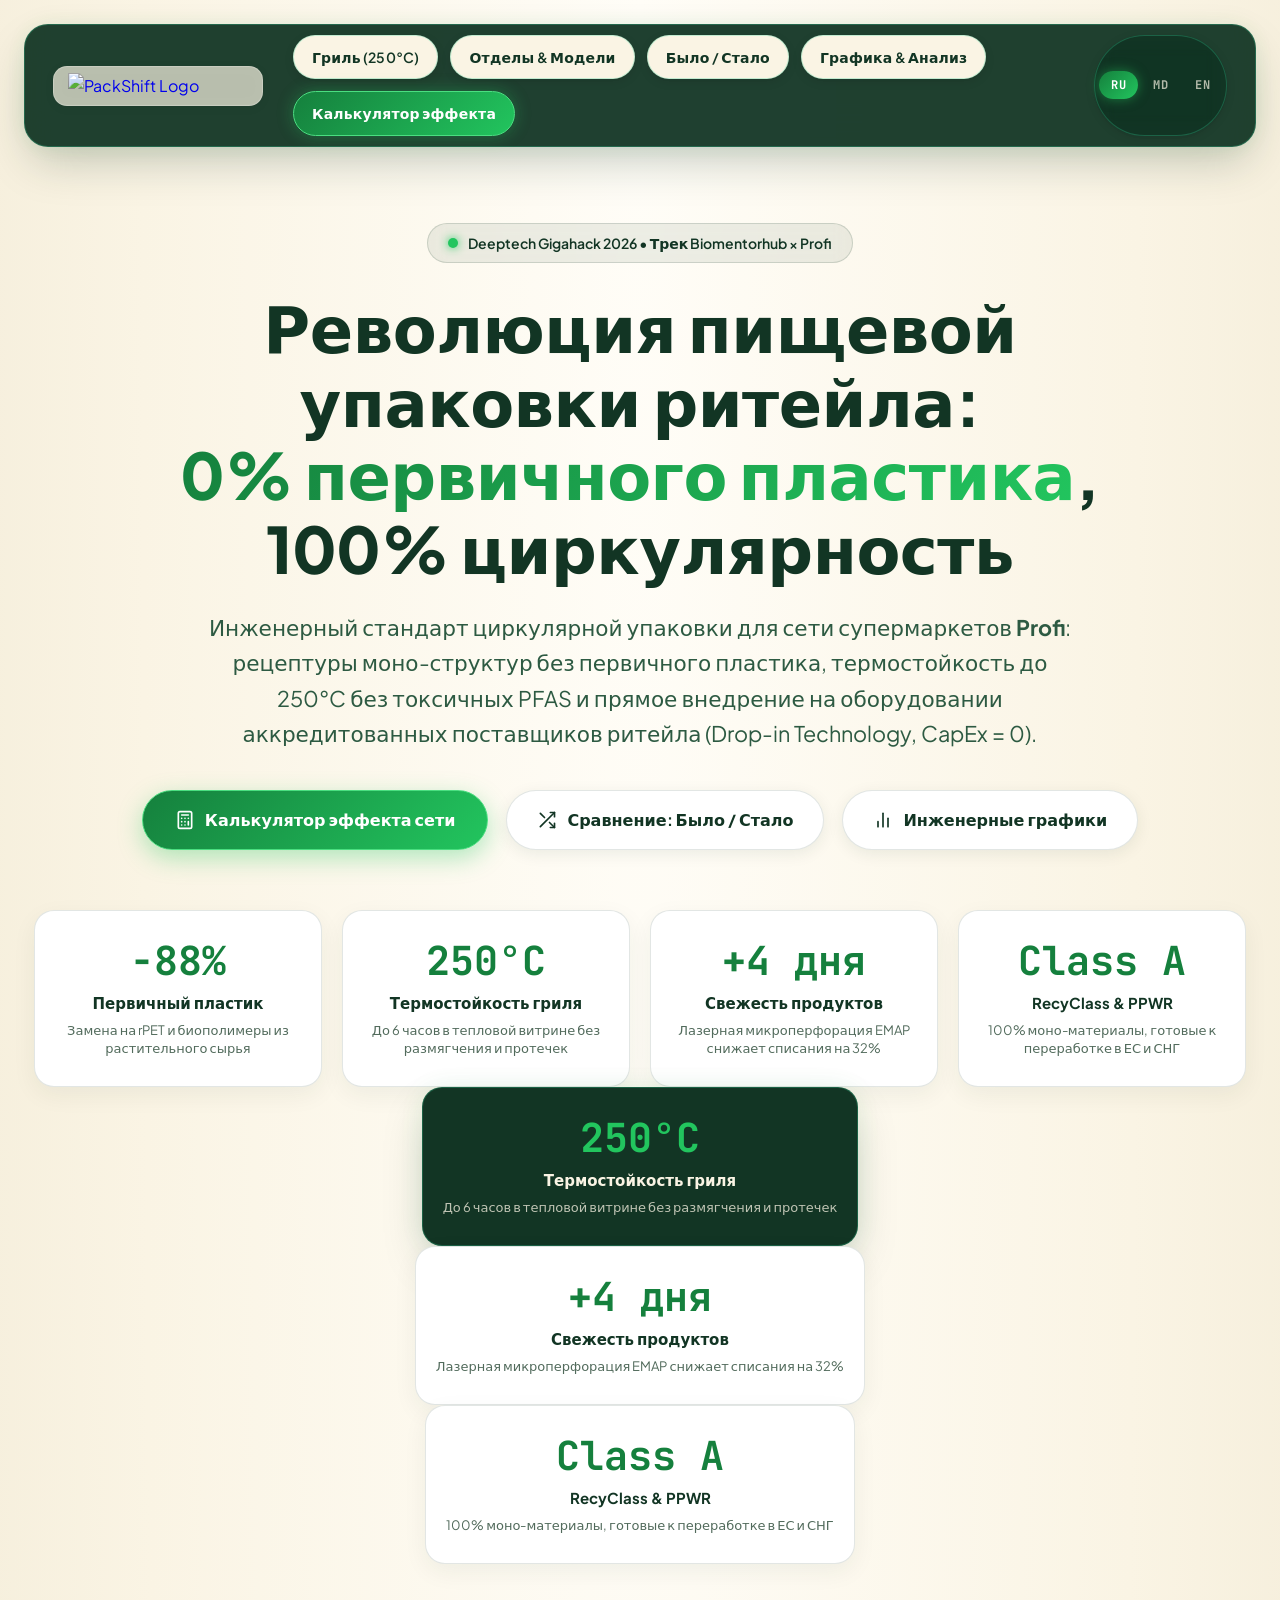
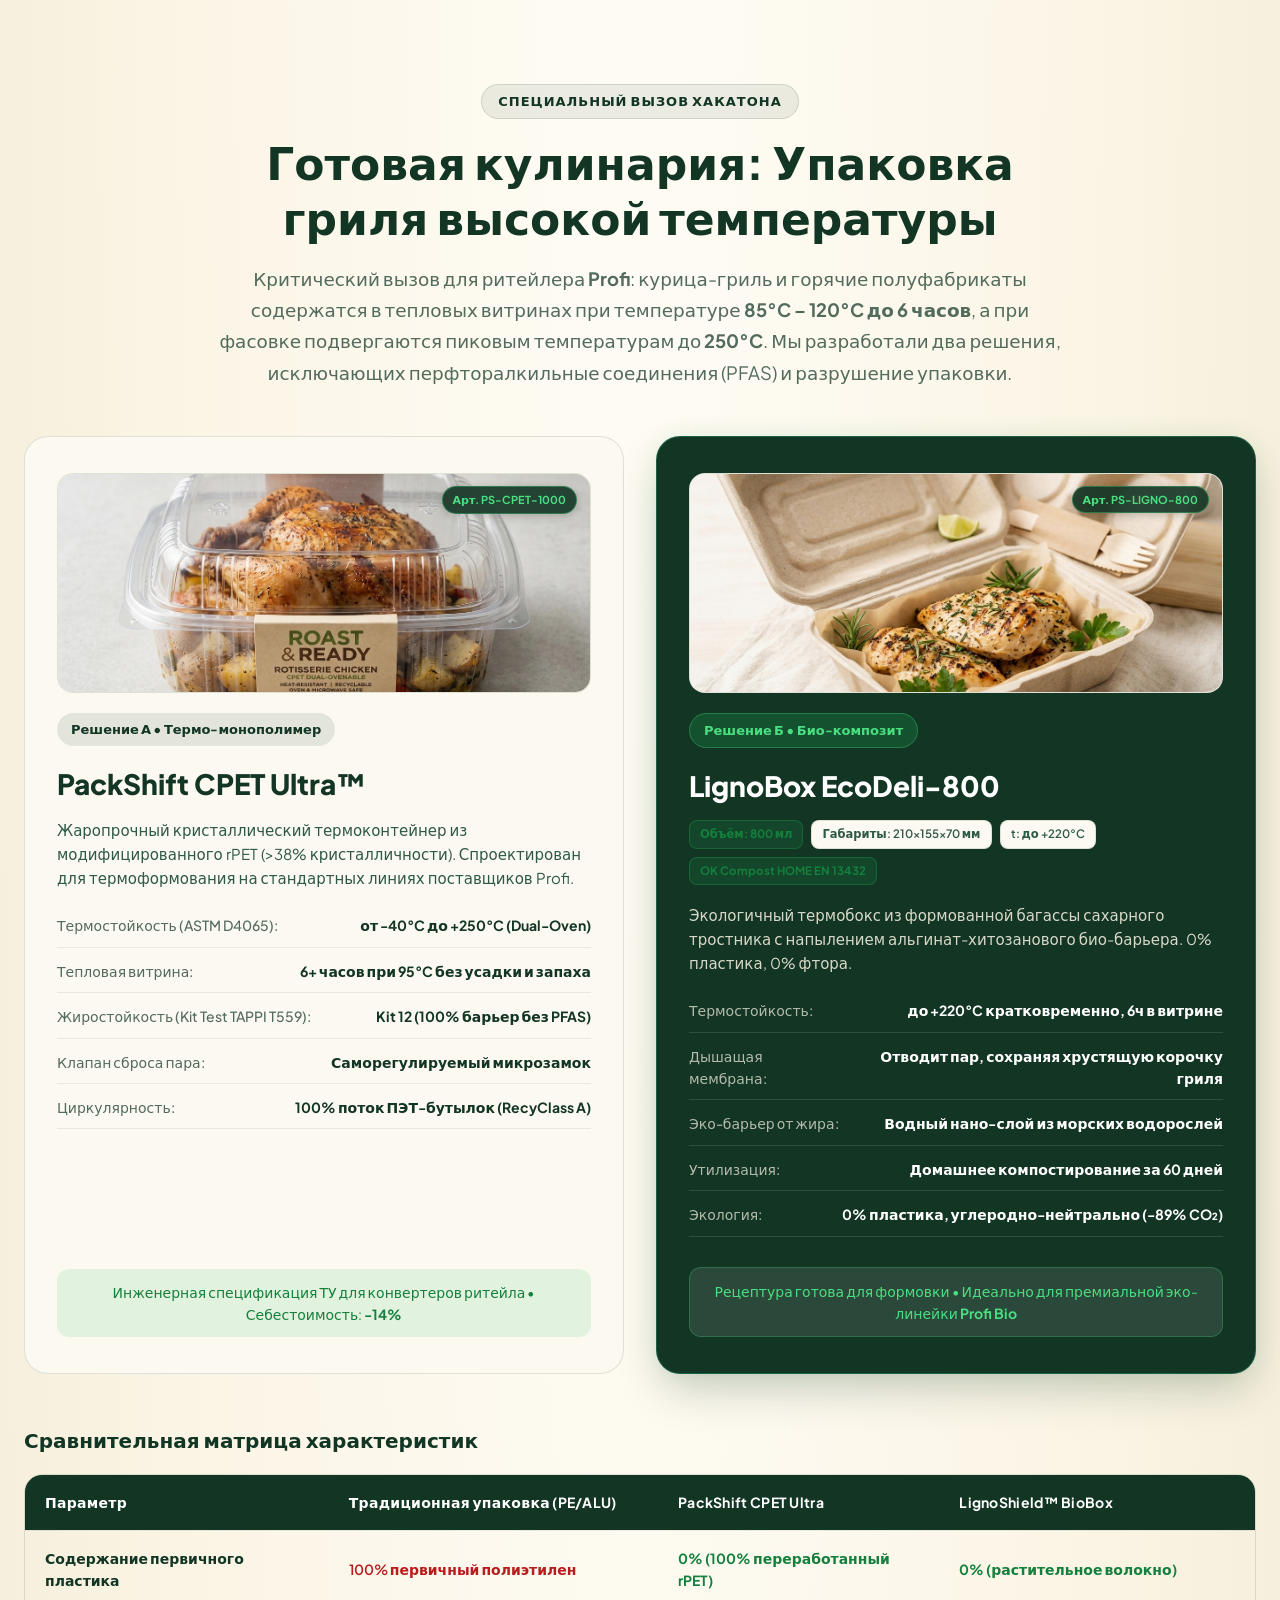
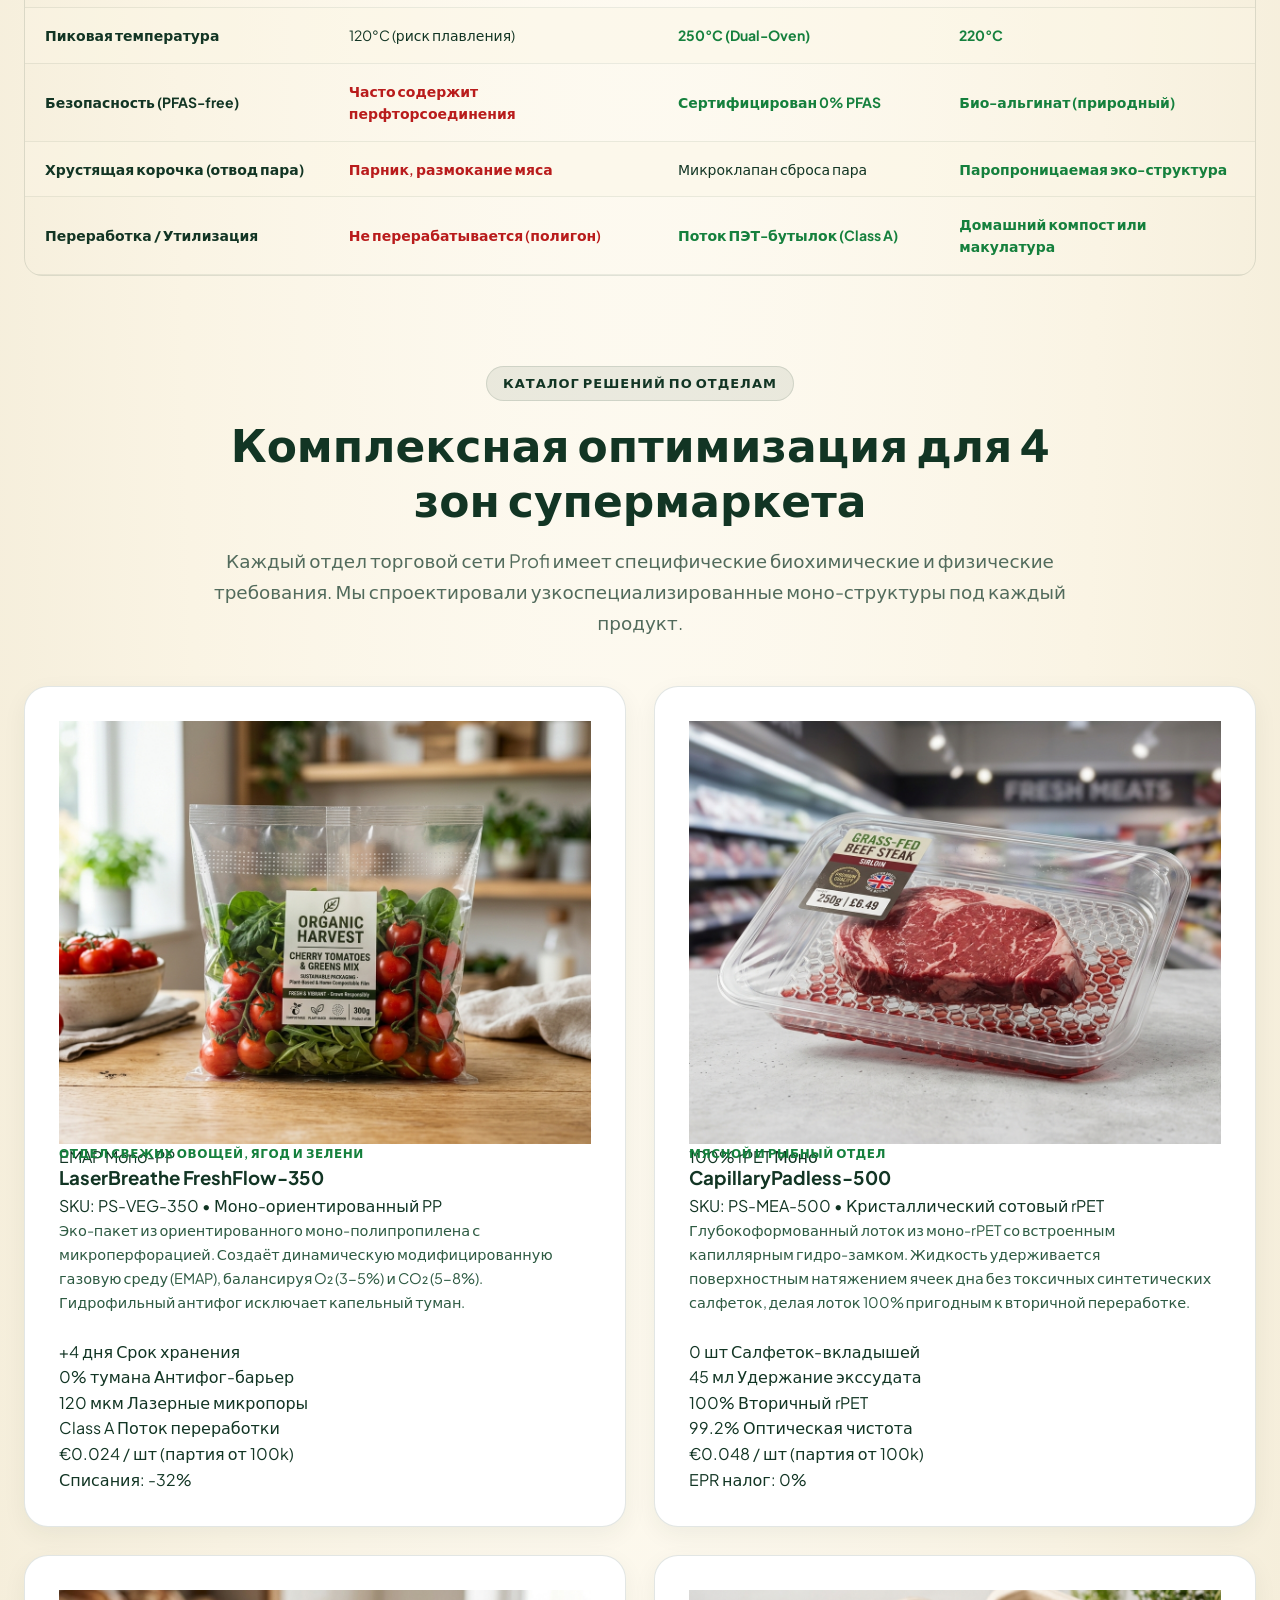
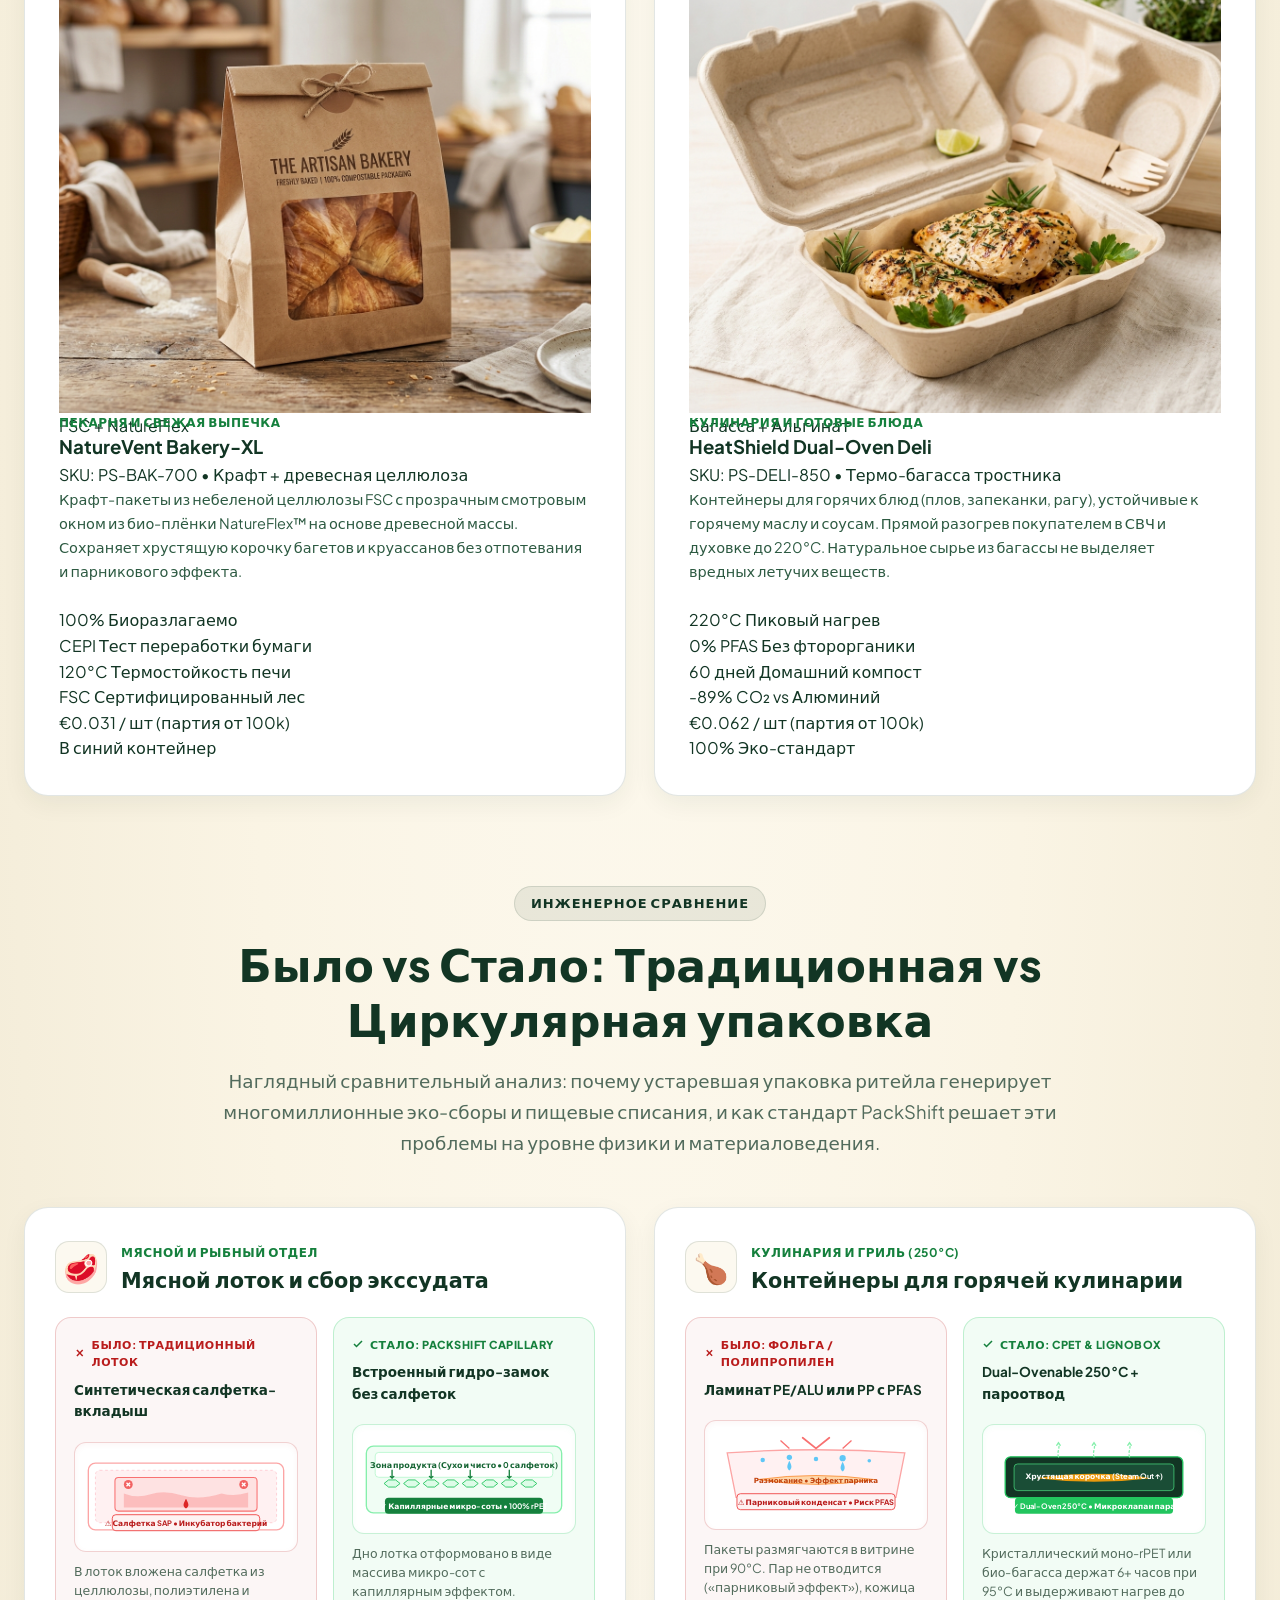
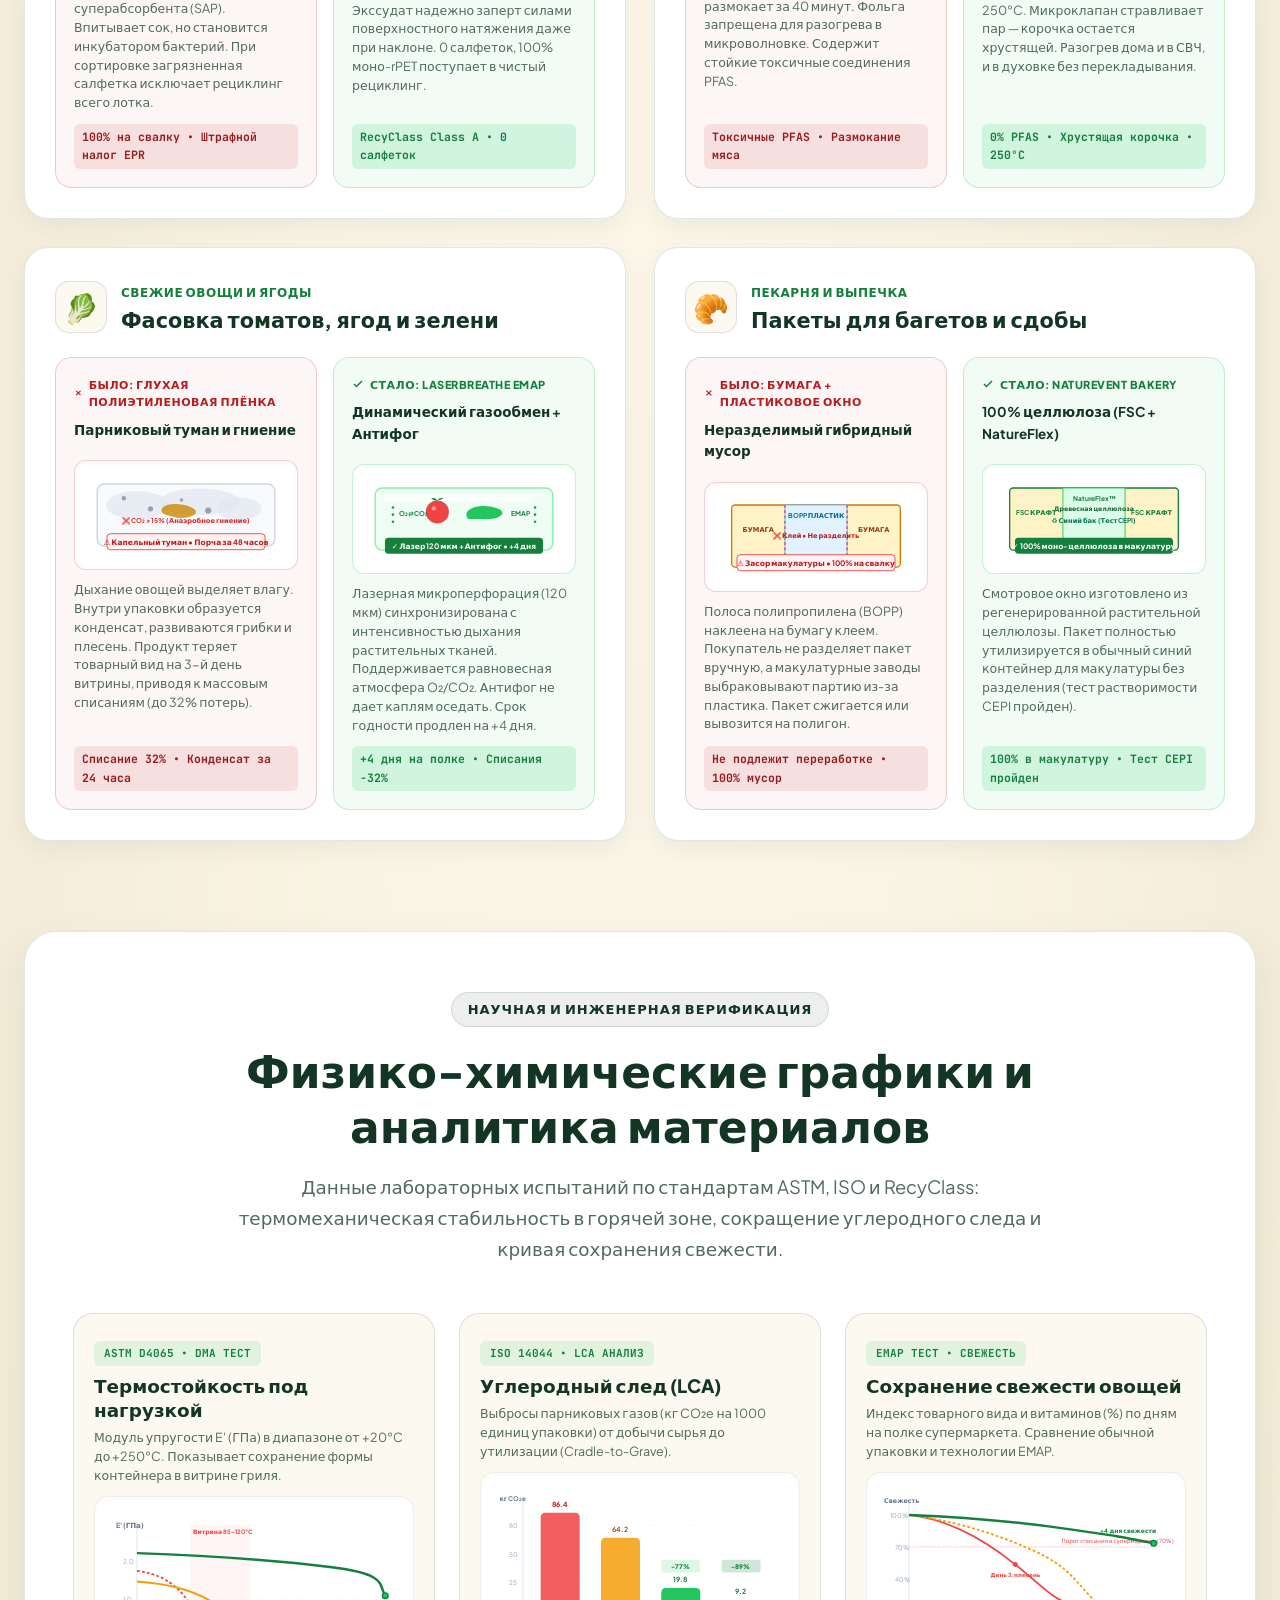
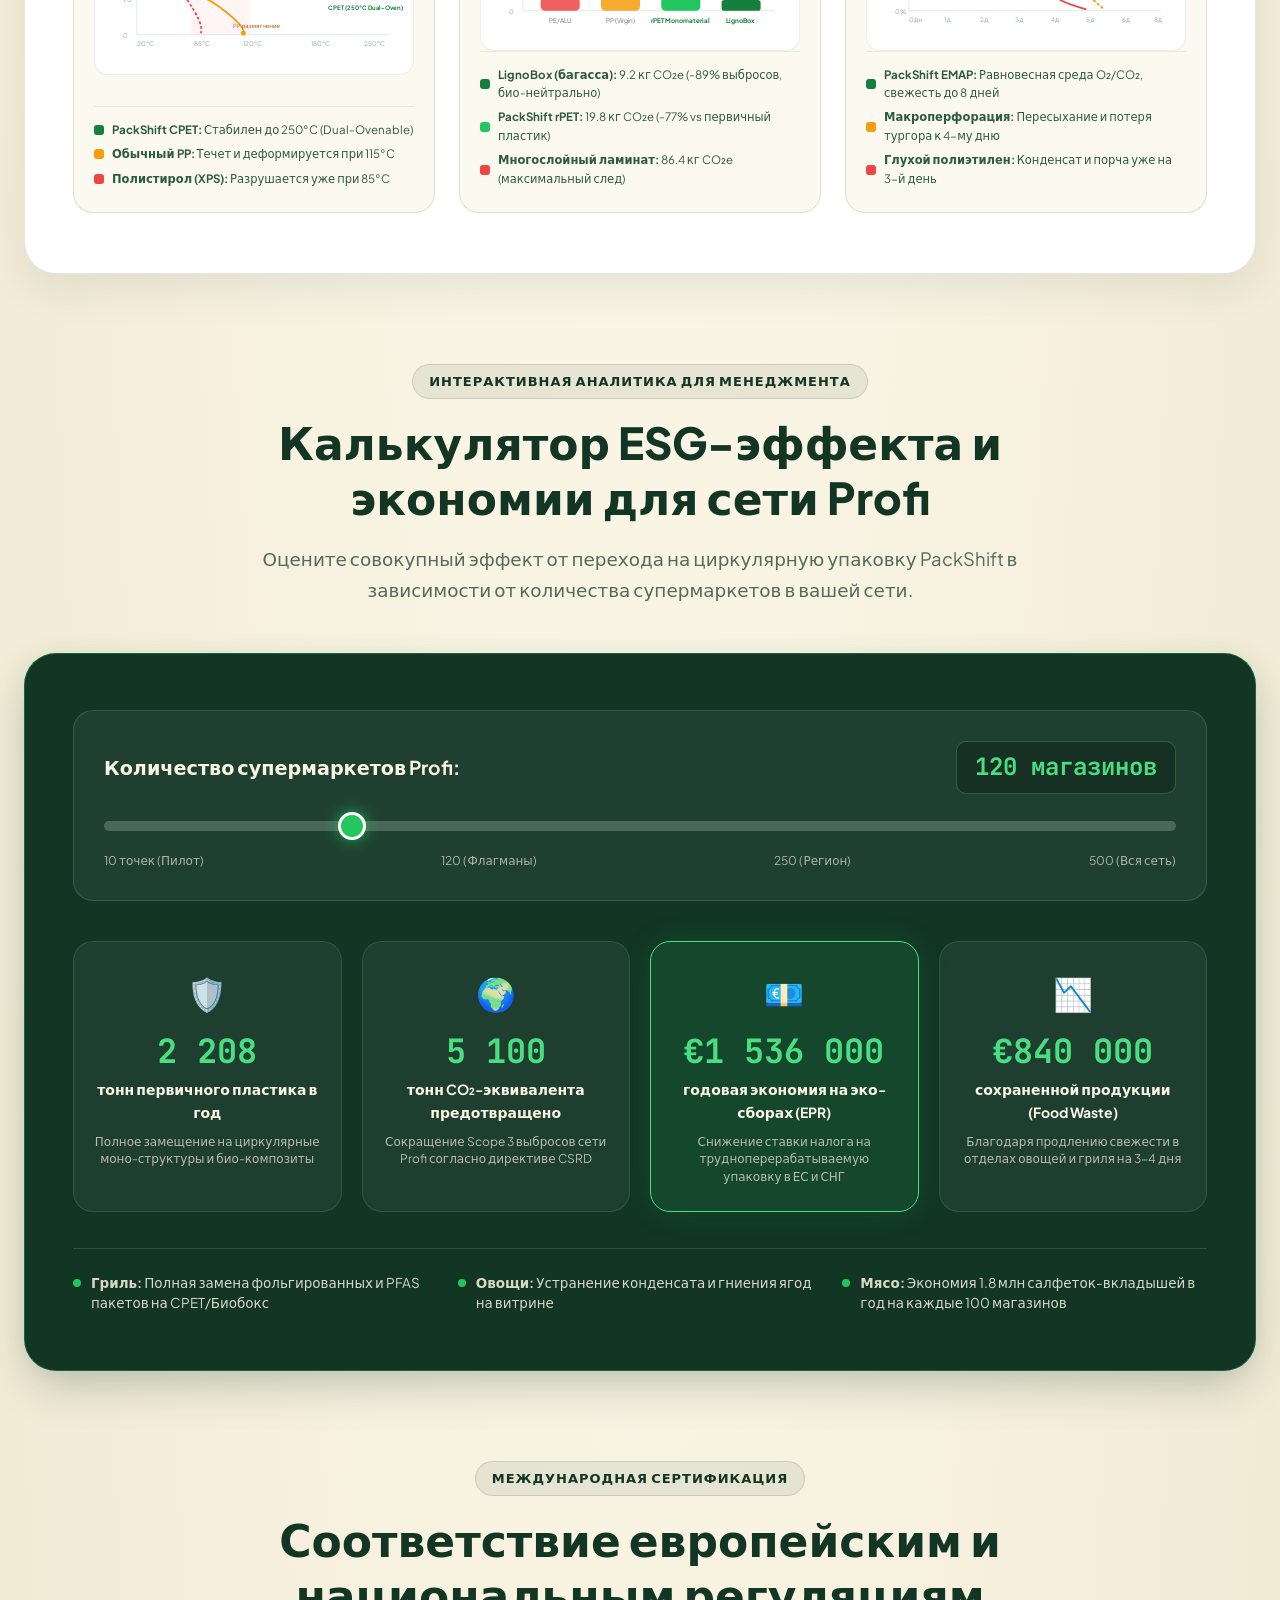
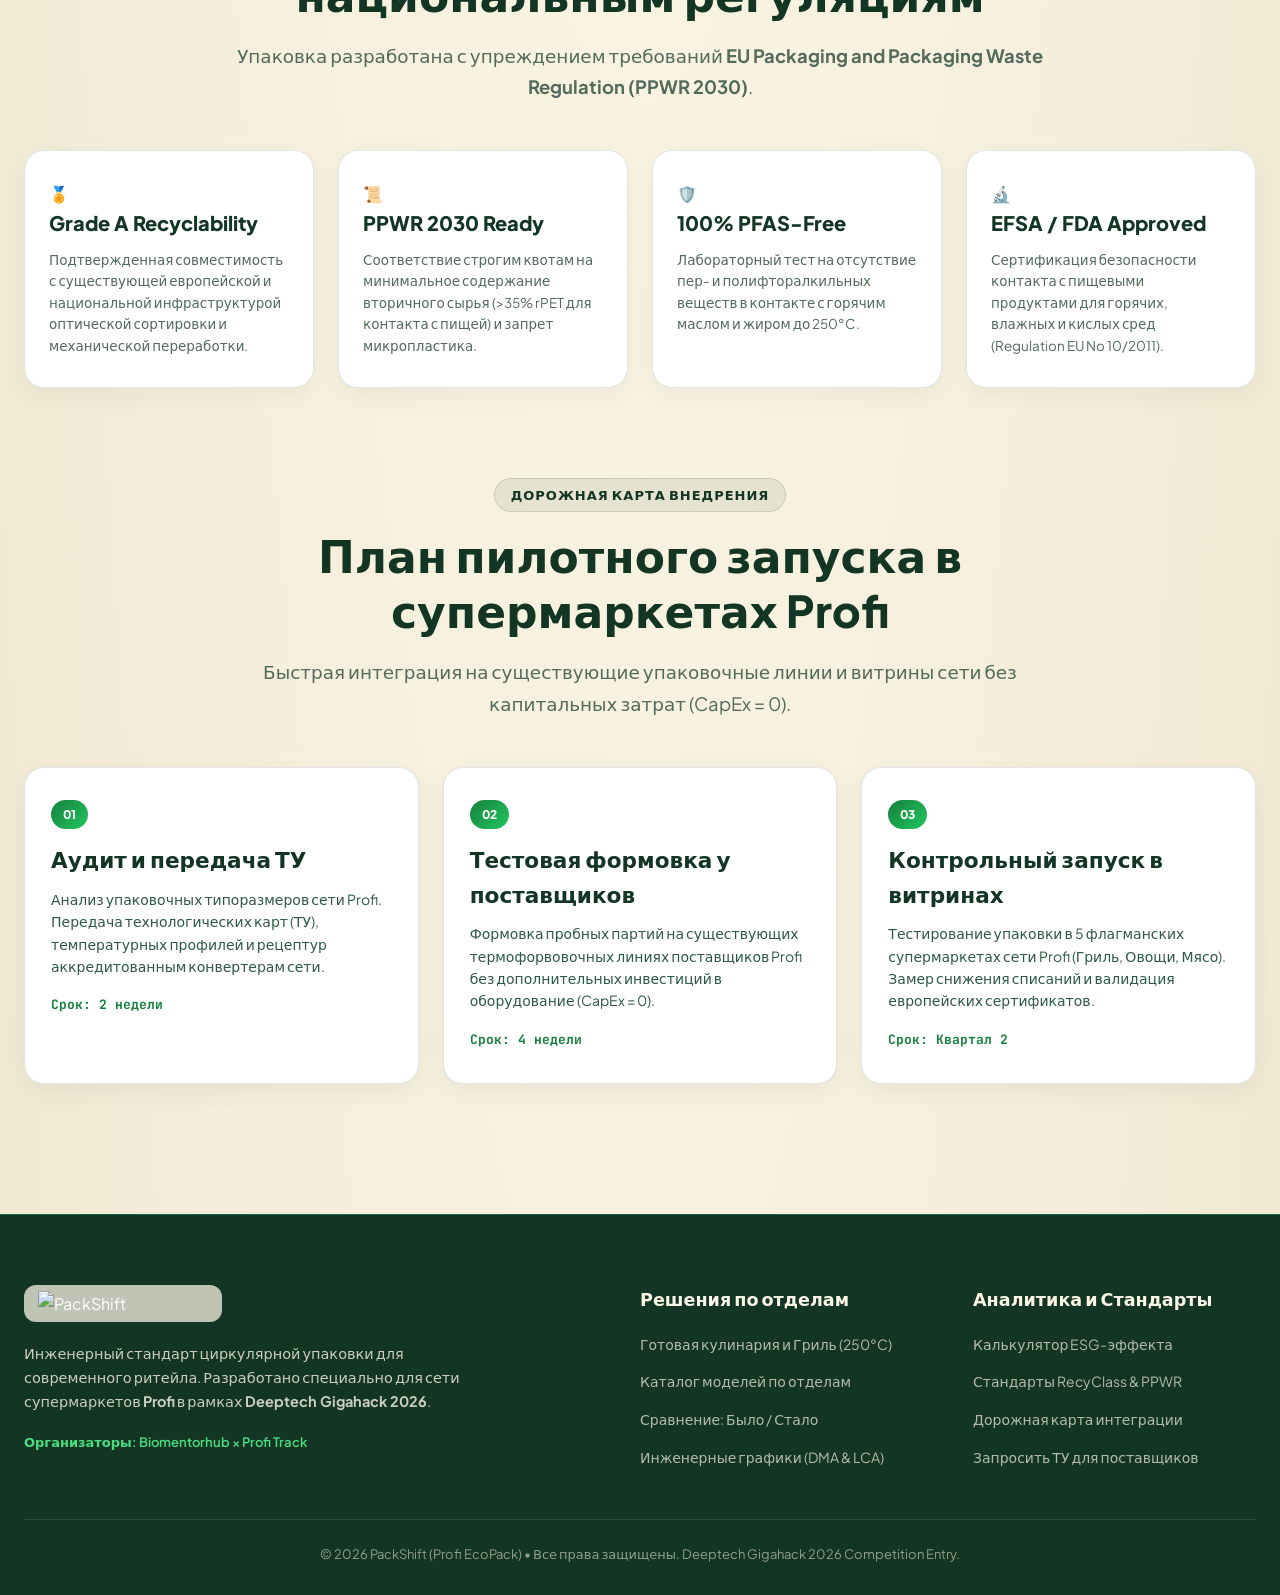
==== commit 7a6bbfd5: "feat: add RU/MD/EN language switcher and engineering visual schematics to Old vs New comparison" ====
--- a/Проэкт Хакатон/index.html
+++ b/Проэкт Хакатон/index.html
@@ -26,14 +26,19 @@
           <img src="img/logo.png" alt="PackShift Logo" class="logo-log">
         </a>
       </div>
-      <div class="nav-bar-sect">
+            <div class="nav-bar-sect">
         <nav class="btn-nav-bar">
-          <a href="#grill" class="desc-nav-bar">Гриль (250°C)</a>
-          <a href="#departments" class="desc-nav-bar">Отделы & Модели</a>
-          <a href="#comparison" class="desc-nav-bar">Было / Стало</a>
-          <a href="#analytics" class="desc-nav-bar">Графика & Анализ</a>
-          <a href="#calculator" class="desc-nav-bar nav-cta">Калькулятор эффекта</a>
+          <a href="#grill" class="desc-nav-bar" data-i18n="nav_grill">Гриль (250°C)</a>
+          <a href="#departments" class="desc-nav-bar" data-i18n="nav_dept">Отделы & Модели</a>
+          <a href="#comparison" class="desc-nav-bar" data-i18n="nav_comp">Было / Стало</a>
+          <a href="#analytics" class="desc-nav-bar" data-i18n="nav_analytics">Графика & Анализ</a>
+          <a href="#calculator" class="desc-nav-bar nav-cta" data-i18n="nav_calc">Калькулятор эффекта</a>
         </nav>
+        <div class="lang-switch-wrap" role="group" aria-label="Language Switcher">
+          <button type="button" class="lang-btn active" data-lang="ru">RU</button>
+          <button type="button" class="lang-btn" data-lang="md">MD</button>
+          <button type="button" class="lang-btn" data-lang="en">EN</button>
+        </div>
       </div>
     </div>
   </header>
@@ -45,15 +50,15 @@
     <section id="hero" class="hero-section">
       <div class="hero-badge">
         <span class="badge-dot"></span>
-        <span>Deeptech Gigahack 2026 • Трек Biomentorhub × Profi</span>
-      </div>
-
-      <h1 class="hero-title">
+        <span data-i18n="hero_badge">Deeptech Gigahack 2026 • Трек Biomentorhub × Profi</span>
+      </div>
+
+      <h1 class="hero-title" data-i18n="hero_title">
         Революция пищевой упаковки ритейла:<br>
         <span class="text-highlight">0% первичного пластика</span>, 100% циркулярность
       </h1>
 
-      <p class="hero-subtitle">
+      <p class="hero-subtitle" data-i18n="hero_subtitle">
         Инженерный стандарт циркулярной упаковки для сети супермаркетов <strong>Profi</strong>: рецептуры моно-структур без первичного пластика, термостойкость до 250°C без токсичных PFAS и прямое внедрение на оборудовании аккредитованных поставщиков ритейла (Drop-in Technology, CapEx = 0).
       </p>
 
@@ -71,7 +76,7 @@
             <path d="M12 18h.01"></path>
             <path d="M8 18h.01"></path>
           </svg>
-          Калькулятор эффекта сети
+          <span data-i18n="hero_btn_calc">Калькулятор эффекта сети</span>
         </a>
         <a href="#comparison" class="btn-secondary">
           <svg class="btn-icon" viewBox="0 0 24 24" fill="none" stroke="currentColor" stroke-width="2" stroke-linecap="round" stroke-linejoin="round">
@@ -81,7 +86,7 @@
             <line x1="15" y1="15" x2="21" y2="21"></line>
             <line x1="4" y1="4" x2="9" y2="9"></line>
           </svg>
-          Сравнение: Было / Стало
+          <span data-i18n="hero_btn_comp">Сравнение: Было / Стало</span>
         </a>
         <a href="#analytics" class="btn-secondary">
           <svg class="btn-icon" viewBox="0 0 24 24" fill="none" stroke="currentColor" stroke-width="2" stroke-linecap="round" stroke-linejoin="round">
@@ -89,17 +94,33 @@
             <line x1="12" y1="20" x2="12" y2="4"></line>
             <line x1="6" y1="20" x2="6" y2="14"></line>
           </svg>
-          Инженерные графики
+          <span data-i18n="hero_btn_charts">Инженерные графики</span>
         </a>
       </div>
 
       <!-- Hero Proof Metrics Strip -->
-      <div class="hero-proof-grid">
+            <div class="hero-proof-grid">
         <div class="proof-card">
-          <div class="proof-metric">-88%</div>
-          <div class="proof-label">Первичный пластик</div>
-          <div class="proof-desc">Замена на rPET и биополимеры из растительного сырья</div>
-        </div>
+          <div class="proof-metric" data-i18n="proof_m1_val">-88%</div>
+          <div class="proof-label" data-i18n="proof_m1_lbl">Первичный пластик</div>
+          <p class="proof-desc" data-i18n="proof_m1_desc">Замена на rPET и биополимеры из растительного сырья</p>
+        </div>
+        <div class="proof-card">
+          <div class="proof-metric" data-i18n="proof_m2_val">250°C</div>
+          <div class="proof-label" data-i18n="proof_m2_lbl">Термостойкость гриля</div>
+          <p class="proof-desc" data-i18n="proof_m2_desc">До 6 часов в тепловой витрине без размягчения и протечек</p>
+        </div>
+        <div class="proof-card">
+          <div class="proof-metric" data-i18n="proof_m3_val">+4 дня</div>
+          <div class="proof-label" data-i18n="proof_m3_lbl">Свежесть продуктов</div>
+          <p class="proof-desc" data-i18n="proof_m3_desc">Лазерная микроперфорация EMAP снижает списания на 32%</p>
+        </div>
+        <div class="proof-card">
+          <div class="proof-metric" data-i18n="proof_m4_val">Class A</div>
+          <div class="proof-label" data-i18n="proof_m4_lbl">RecyClass & PPWR</div>
+          <p class="proof-desc" data-i18n="proof_m4_desc">100% моно-материалы, готовые к переработке в ЕС и СНГ</p>
+        </div>
+      </div>
         <div class="proof-card highlight-card">
           <div class="proof-metric">250°C</div>
           <div class="proof-label">Термостойкость гриля</div>
@@ -119,14 +140,12 @@
     </section>
 
     <!-- Hot Food Counter Special Annex Section -->
-    <section id="grill" class="section-container annex-section">
+    <section id="grill" class="section-container">
       <div class="section-header">
-        <div class="section-tag-special">Специальный вызов хакатона</div>
-        <h2 class="section-title">Готовая кулинария: Упаковка гриля высокой температуры</h2>
-        <p class="section-lead">
-          Критический вызов для ритейлера <strong>Profi</strong>: курица-гриль и горячие полуфабрикаты содержатся
-          в тепловых витринах при температуре <strong>85°C – 120°C до 6 часов</strong>, а при фасовке подвергаются
-          пиковым температурам до <strong>250°C</strong>. Мы разработали два решения, исключающих перфторалкильные соединения (PFAS) и разрушение упаковки.
+        <div class="section-tag" data-i18n="grill_tag">Специальный вызов хакатона</div>
+        <h2 class="section-title" data-i18n="grill_title">Готовая кулинария: Упаковка гриля высокой температуры</h2>
+        <p class="section-lead" data-i18n="grill_lead">
+          Критический вызов для ритейлера <strong>Profi</strong>: курица-гриль и горячие полуфабрикаты содержатся в тепловых витринах при температуре <strong>85°C – 120°C до 6 часов</strong>, а при фасовке подвергаются пиковым температурам до <strong>250°C</strong>. Мы разработали два решения, исключающих перфторалкильные соединения (PFAS) и разрушение упаковки.
         </p>
       </div>
 
@@ -137,41 +156,37 @@
             <img src="img/cpet_grill.jpg" alt="PackShift CPET RoastPro-1000" class="product-photo">
             <span class="product-badge-overlay">Арт. PS-CPET-1000</span>
           </div>
-          <div class="solution-badge">Решение А • Термо-монополимер</div>
-          <h3 class="solution-title">PackShift CPET RoastPro-1000</h3>
-          <div class="specs-pill-row">
-            <span class="spec-pill pill-green">Объём: 1000 мл</span>
-            <span class="spec-pill">Габариты: 220×170×90 мм</span>
-            <span class="spec-pill">t: -40°C .. +250°C</span>
-            <span class="spec-pill pill-green">RecyClass Class A</span>
-          </div>
-          <p class="solution-lead-desc">
-            Жаропрочный кристаллический термоконтейнер из модифицированного rPET (&gt;38% кристалличности). Спроектирован для термоформования на стандартных линиях поставщиков Profi.
+                    <div class="solution-badge" data-i18n="sol_a_badge">Решение А • Термо-монополимер</div>
+          <h3 class="solution-title">PackShift CPET Ultra™</h3>
+          <p class="solution-lead-desc" data-i18n="sol_a_desc">
+            Жаропрочный кристаллический термоконтейнер из модифицированного rPET (>38% кристалличности). Спроектирован для термоформования на стандартных линиях поставщиков Profi.
           </p>
+
           <ul class="spec-list">
             <li>
-              <span class="spec-name">Термостойкость (ASTM D4065):</span>
-              <span class="spec-val">от -40°C до +250°C (Dual-Oven)</span>
+              <span class="spec-name" data-i18n="sol_a_f1_n">Термостойкость (ASTM D4065):</span>
+              <span class="spec-val" data-i18n="sol_a_f1_v">от -40°C до +250°C (Dual-Oven)</span>
             </li>
             <li>
-              <span class="spec-name">Тепловая витрина:</span>
-              <span class="spec-val">6+ часов при 95°C без усадки и запаха</span>
+              <span class="spec-name" data-i18n="sol_a_f2_n">Тепловая витрина:</span>
+              <span class="spec-val" data-i18n="sol_a_f2_v">6+ часов при 95°C без усадки и запаха</span>
             </li>
             <li>
-              <span class="spec-name">Жиростойкость (Kit Test TAPPI T559):</span>
-              <span class="spec-val">Kit 12 (100% барьер без PFAS)</span>
+              <span class="spec-name" data-i18n="sol_a_f3_n">Жиростойкость (Kit Test TAPPI T559):</span>
+              <span class="spec-val" data-i18n="sol_a_f3_v">Kit 12 (100% барьер без PFAS)</span>
             </li>
             <li>
-              <span class="spec-name">Клапан сброса пара:</span>
-              <span class="spec-val">Саморегулируемый микрозамок</span>
+              <span class="spec-name" data-i18n="sol_a_f4_n">Клапан сброса пара:</span>
+              <span class="spec-val" data-i18n="sol_a_f4_v">Саморегулируемый микрозамок</span>
             </li>
             <li>
-              <span class="spec-name">Циркулярность:</span>
-              <span class="spec-val">100% поток ПЭТ-бутылок (RecyClass A)</span>
+              <span class="spec-name" data-i18n="sol_a_f5_n">Циркулярность:</span>
+              <span class="spec-val" data-i18n="sol_a_f5_v">100% поток ПЭТ-бутылок (RecyClass A)</span>
             </li>
           </ul>
-          <div class="card-footer-pill">
-            <span>Инженерная спецификация ТУ для конвертеров ритейла • Себестоимость: <strong>-14%</strong></span>
+
+          <div class="card-footer-pill" data-i18n="sol_a_foot">
+            Инженерная спецификация ТУ для конвертеров ритейла • Себестоимость: <strong>-14%</strong>
           </div>
         </div>
 
@@ -273,187 +288,180 @@
     <!-- 4 Retail Departments Showcase -->
     <section id="departments" class="section-container">
       <div class="section-header">
-        <div class="section-tag">Каталог решений по отделам</div>
-        <h2 class="section-title">Комплексная оптимизация для 4 зон супермаркета</h2>
-        <p class="section-lead">
-          Каждый отдел торговой сети Profi имеет специфические биохимические и физические требования.
-          Мы спроектировали узкоспециализированные моно-структуры под каждый продукт.
+        <div class="section-tag" data-i18n="dept_tag">Каталог решений по отделам</div>
+        <h2 class="section-title" data-i18n="dept_title">Комплексная оптимизация для 4 зон супермаркета</h2>
+        <p class="section-lead" data-i18n="dept_lead">
+          Каждый отдел торговой сети Profi имеет специфические биохимические и физические требования. Мы спроектировали узкоспециализированные моно-структуры под каждый продукт.
         </p>
       </div>
 
-      <div class="departments-grid">
-        <!-- Department 1: Vegetables -->
-        <article id="vegetables" class="dept-card">
-          <div class="product-image-wrap">
+            <div class="departments-grid">
+        <div class="dept-card">
+          <div class="dept-img-wrap">
             <img src="img/produce_bag.jpg" alt="LaserBreathe FreshFlow-350" class="product-photo">
-            <span class="product-badge-overlay">Арт. PS-EMAP-350</span>
-          </div>
-          <div class="dept-header">
-            <div class="dept-icon">🥬</div>
-            <div class="dept-title-group">
-              <span class="dept-category">Отдел свежих овощей, ягод и зелени</span>
-              <h3 class="dept-name">LaserBreathe FreshFlow-350</h3>
-            </div>
-          </div>
-          <div class="specs-pill-row">
-            <span class="spec-pill pill-green">Вместимость: 300–500 г</span>
-            <span class="spec-pill">Формат: 240×160 мм (Flow-pack)</span>
-            <span class="spec-pill">Плёнка: rBOPP 35 мкм</span>
-            <span class="spec-pill pill-green">Лазерные поры 120 мкм</span>
-          </div>
-          <p class="dept-desc">
-            Эко-пакет из ориентированного моно-полипропилена с микроперфорацией. Создаёт динамическую модифицированную газовую среду (EMAP), балансируя O₂ (3-5%) и CO₂ (5-8%). Гидрофильный антифог исключает капельный туман.
-          </p>
-          <div class="dept-stats-row">
-            <div class="dept-stat">
-              <span class="stat-number">+4 дня</span>
-              <span class="stat-name">Срок хранения</span>
-            </div>
-            <div class="dept-stat">
-              <span class="stat-number">-32%</span>
-              <span class="stat-name">Списания в ритейле</span>
-            </div>
-            <div class="dept-stat">
-              <span class="stat-number">Анти-туман</span>
-              <span class="stat-name">Zero-condensation</span>
-            </div>
-          </div>
-          <div class="dept-material-badge">
-            Материал: Моно-rBOPP 100% Recyclable • Без микропластикового клея • Стандарт PPWR
-          </div>
-        </article>
-
-        <!-- Department 2: Meat & Fish -->
-        <article id="meat" class="dept-card">
-          <div class="product-image-wrap">
+            <span class="dept-badge">EMAP Mono-PP</span>
+          </div>
+          <div class="dept-content">
+            <div class="dept-category" data-i18n="dept1_cat">Отдел свежих овощей, ягод и зелени</div>
+            <h3 class="dept-title">LaserBreathe FreshFlow-350</h3>
+            <div class="model-code">SKU: PS-VEG-350 • Моно-ориентированный PP</div>
+            <p class="dept-desc" data-i18n="dept1_desc">
+              Эко-пакет из ориентированного моно-полипропилена с микроперфорацией. Создаёт динамическую модифицированную газовую среду (EMAP), балансируя O₂ (3-5%) и CO₂ (5-8%). Гидрофильный антифог исключает капельный туман.
+            </p>
+            <div class="dept-specs-grid">
+              <div class="dept-spec-item">
+                <span class="dept-spec-num" data-i18n="dept1_s1_n">+4 дня</span>
+                <span class="dept-spec-label" data-i18n="dept1_s1_l">Срок хранения</span>
+              </div>
+              <div class="dept-spec-item">
+                <span class="dept-spec-num" data-i18n="dept1_s2_n">0% тумана</span>
+                <span class="dept-spec-label" data-i18n="dept1_s2_l">Антифог-барьер</span>
+              </div>
+              <div class="dept-spec-item">
+                <span class="dept-spec-num" data-i18n="dept1_s3_n">120 мкм</span>
+                <span class="dept-spec-label" data-i18n="dept1_s3_l">Лазерные микропоры</span>
+              </div>
+              <div class="dept-spec-item">
+                <span class="dept-spec-num" data-i18n="dept1_s4_n">Class A</span>
+                <span class="dept-spec-label" data-i18n="dept1_s4_l">Поток переработки</span>
+              </div>
+            </div>
+            <div class="dept-footer">
+              <div class="dept-pricing">
+                <span class="price-val" data-i18n="dept1_p_val">€0.024</span>
+                <span class="price-unit" data-i18n="dept1_p_unit">/ шт (партия от 100k)</span>
+              </div>
+              <div class="dept-tag-pill" data-i18n="dept1_pill">Списания: -32%</div>
+            </div>
+          </div>
+        </div>
+        <div class="dept-card">
+          <div class="dept-img-wrap">
             <img src="img/meat_tray.jpg" alt="CapillaryPadless-500" class="product-photo">
-            <span class="product-badge-overlay">Арт. PS-PADLESS-500</span>
-          </div>
-          <div class="dept-header">
-            <div class="dept-icon">🥩</div>
-            <div class="dept-title-group">
-              <span class="dept-category">Мясной и рыбный отдел</span>
-              <h3 class="dept-name">CapillaryPadless-500</h3>
-            </div>
-          </div>
-          <div class="specs-pill-row">
-            <span class="spec-pill pill-green">Вместимость: 400–600 г</span>
-            <span class="spec-pill">Размер: 230×145×40 мм</span>
-            <span class="spec-pill">Гидрозамок: 45 мл экссудата</span>
-            <span class="spec-pill pill-green">85% rPET моно-поток</span>
-          </div>
-          <p class="dept-desc">
-            Глубокоформованный лоток из моно-rPET со встроенным капиллярным гидро-замком. Жидкость удерживается поверхностным натяжением ячеек дна без токсичных синтетических салфеток, делая лоток 100% пригодным к вторичной переработке.
-          </p>
-          <div class="dept-stats-row">
-            <div class="dept-stat">
-              <span class="stat-number">0 шт</span>
-              <span class="stat-name">Грязных салфеток</span>
-            </div>
-            <div class="dept-stat">
-              <span class="stat-number">100%</span>
-              <span class="stat-name">Чистая переработка</span>
-            </div>
-            <div class="dept-stat">
-              <span class="stat-number">EVOH &lt;5%</span>
-              <span class="stat-name">Газобарьер MAP</span>
-            </div>
-          </div>
-          <div class="dept-material-badge">
-            Материал: 85% пищевой rPET + 15% контактный слой • Сертификация RecyClass Class A
-          </div>
-        </article>
-
-        <!-- Department 3: Bakery -->
-        <article id="cookies" class="dept-card">
-          <div class="product-image-wrap">
+            <span class="dept-badge">100% rPET Моно</span>
+          </div>
+          <div class="dept-content">
+            <div class="dept-category" data-i18n="dept2_cat">Мясной и рыбный отдел</div>
+            <h3 class="dept-title">CapillaryPadless-500</h3>
+            <div class="model-code">SKU: PS-MEA-500 • Кристаллический сотовый rPET</div>
+            <p class="dept-desc" data-i18n="dept2_desc">
+              Лоток со встроенным сотовым капиллярным дном. Впитывает и надёжно запирает экссудат (мясной сок) за счёт поверхностного натяжения без синтетических целлюлозно-полимерных салфеток.
+            </p>
+            <div class="dept-specs-grid">
+              <div class="dept-spec-item">
+                <span class="dept-spec-num" data-i18n="dept2_s1_n">0 шт</span>
+                <span class="dept-spec-label" data-i18n="dept2_s1_l">Салфеток-вкладышей</span>
+              </div>
+              <div class="dept-spec-item">
+                <span class="dept-spec-num" data-i18n="dept2_s2_n">45 мл</span>
+                <span class="dept-spec-label" data-i18n="dept2_s2_l">Удержание экссудата</span>
+              </div>
+              <div class="dept-spec-item">
+                <span class="dept-spec-num" data-i18n="dept2_s3_n">100%</span>
+                <span class="dept-spec-label" data-i18n="dept2_s3_l">Вторичный rPET</span>
+              </div>
+              <div class="dept-spec-item">
+                <span class="dept-spec-num" data-i18n="dept2_s4_n">99.2%</span>
+                <span class="dept-spec-label" data-i18n="dept2_s4_l">Оптическая чистота</span>
+              </div>
+            </div>
+            <div class="dept-footer">
+              <div class="dept-pricing">
+                <span class="price-val" data-i18n="dept2_p_val">€0.048</span>
+                <span class="price-unit" data-i18n="dept2_p_unit">/ шт (партия от 100k)</span>
+              </div>
+              <div class="dept-tag-pill" data-i18n="dept2_pill">EPR налог: 0%</div>
+            </div>
+          </div>
+        </div>
+        <div class="dept-card">
+          <div class="dept-img-wrap">
             <img src="img/bakery_bag.jpg" alt="NatureVent Bakery-XL" class="product-photo">
-            <span class="product-badge-overlay">Арт. PS-VENT-XL</span>
-          </div>
-          <div class="dept-header">
-            <div class="dept-icon">🥐</div>
-            <div class="dept-title-group">
-              <span class="dept-category">Пекарня и свежая выпечка</span>
-              <h3 class="dept-name">NatureVent Bakery-XL</h3>
-            </div>
-          </div>
-          <div class="specs-pill-row">
-            <span class="spec-pill pill-green">Формат: 350×180×60 мм</span>
-            <span class="spec-pill">Основа: крафт FSC 70 г/м²</span>
-            <span class="spec-pill">Окно: Bio-NatureFlex™ 30 мкм</span>
-            <span class="spec-pill pill-green">Тест CEPI: 100% макулатура</span>
-          </div>
-          <p class="dept-desc">
-            Крафт-пакеты из небеленой целлюлозы FSC с прозрачным смотровым окном из био-плёнки NatureFlex™ на основе древесной массы. Сохраняет хрустящую корочку багетов и круассанов без отпотевания и парникового эффекта.
-          </p>
-          <div class="dept-stats-row">
-            <div class="dept-stat">
-              <span class="stat-number">100%</span>
-              <span class="stat-name">Переработка бумаги</span>
-            </div>
-            <div class="dept-stat">
-              <span class="stat-number">Bio-Wax</span>
-              <span class="stat-name">Водный жиробарьер</span>
-            </div>
-            <div class="dept-stat">
-              <span class="stat-number">Pulpable</span>
-              <span class="stat-name">Тест CEPI пройден</span>
-            </div>
-          </div>
-          <div class="dept-material-badge">
-            Материал: Крафт FSC + плёнка из целлюлозы • 0% полиэтиленовой ламинации • Утилизация в макулатуру
-          </div>
-        </article>
-
-        <!-- Department 4: Hot Culinary & Ready-to-eat -->
-        <article class="dept-card">
-          <div class="product-image-wrap">
+            <span class="dept-badge">FSC + NatureFlex</span>
+          </div>
+          <div class="dept-content">
+            <div class="dept-category" data-i18n="dept3_cat">Отдел собственной пекарни и хлеба</div>
+            <h3 class="dept-title">NatureVent Bakery-XL</h3>
+            <div class="model-code">SKU: PS-BAK-700 • Крафт + древесная целлюлоза</div>
+            <p class="dept-desc" data-i18n="dept3_desc">
+              Пакет для багетов и горячего хлеба с прозрачным окном из регенерированной целлюлозы NatureFlex (не полипропилен!). Полностью перерабатывается вместе с макулатурой без необходимости разделения слоёв.
+            </p>
+            <div class="dept-specs-grid">
+              <div class="dept-spec-item">
+                <span class="dept-spec-num" data-i18n="dept3_s1_n">100%</span>
+                <span class="dept-spec-label" data-i18n="dept3_s1_l">Биоразлагаемо</span>
+              </div>
+              <div class="dept-spec-item">
+                <span class="dept-spec-num" data-i18n="dept3_s2_n">CEPI</span>
+                <span class="dept-spec-label" data-i18n="dept3_s2_l">Тест переработки бумаги</span>
+              </div>
+              <div class="dept-spec-item">
+                <span class="dept-spec-num" data-i18n="dept3_s3_n">120°C</span>
+                <span class="dept-spec-label" data-i18n="dept3_s3_l">Термостойкость печи</span>
+              </div>
+              <div class="dept-spec-item">
+                <span class="dept-spec-num" data-i18n="dept3_s4_n">FSC</span>
+                <span class="dept-spec-label" data-i18n="dept3_s4_l">Сертифицированный лес</span>
+              </div>
+            </div>
+            <div class="dept-footer">
+              <div class="dept-pricing">
+                <span class="price-val" data-i18n="dept3_p_val">€0.031</span>
+                <span class="price-unit" data-i18n="dept3_p_unit">/ шт (партия от 100k)</span>
+              </div>
+              <div class="dept-tag-pill" data-i18n="dept3_pill">В синий контейнер</div>
+            </div>
+          </div>
+        </div>
+        <div class="dept-card">
+          <div class="dept-img-wrap">
             <img src="img/bagasse_box.jpg" alt="HeatShield Dual-Oven Deli" class="product-photo">
-            <span class="product-badge-overlay">Арт. PS-DELI-800</span>
-          </div>
-          <div class="dept-header">
-            <div class="dept-icon">🍗</div>
-            <div class="dept-title-group">
-              <span class="dept-category">Кулинария и готовые блюда</span>
-              <h3 class="dept-name">HeatShield Dual-Oven Deli</h3>
-            </div>
-          </div>
-          <div class="specs-pill-row">
-            <span class="spec-pill pill-green">Объём: 800 мл</span>
-            <span class="spec-pill">Размер: 210×155×70 мм</span>
-            <span class="spec-pill">t: -20°C .. +220°C</span>
-            <span class="spec-pill pill-green">0% PFAS (Kit 12)</span>
-          </div>
-          <p class="dept-desc">
-            Контейнеры для горячих блюд (плов, запеканки, рагу), устойчивые к горячему маслу и соусам. Прямой разогрев покупателем в СВЧ и духовке до 220°C. Натуральное сырье из багассы не выделяет вредных летучих веществ.
-          </p>
-          <div class="dept-stats-row">
-            <div class="dept-stat">
-              <span class="stat-number">220°C</span>
-              <span class="stat-name">Max температура</span>
-            </div>
-            <div class="dept-stat">
-              <span class="stat-number">Kit 12</span>
-              <span class="stat-name">Жиростойкость</span>
-            </div>
-            <div class="dept-stat">
-              <span class="stat-number">-89% CO₂</span>
-              <span class="stat-name">Углеродный след</span>
-            </div>
-          </div>
-          <div class="dept-material-badge">
-            Материал: Формованное термоволокно багассы + альгинатный эко-барьер • OK Compost HOME
-          </div>
-        </article>
+            <span class="dept-badge">Багасса + Альгинат</span>
+          </div>
+          <div class="dept-content">
+            <div class="dept-category" data-i18n="dept4_cat">Отдел кулинарии и готовых горячих блюд</div>
+            <h3 class="dept-title">HeatShield Dual-Oven Deli</h3>
+            <div class="model-code">SKU: PS-DELI-850 • Термо-багасса тростника</div>
+            <p class="dept-desc" data-i18n="dept4_desc">
+              Термобокс с био-барьером на основе морских водорослей. Выдерживает разогрев в микроволновке и духовке до 220°C. 0% перфторалкильных веществ (PFAS), 100% домашнее компостирование за 60 дней.
+            </p>
+            <div class="dept-specs-grid">
+              <div class="dept-spec-item">
+                <span class="dept-spec-num" data-i18n="dept4_s1_n">220°C</span>
+                <span class="dept-spec-label" data-i18n="dept4_s1_l">Пиковый нагрев</span>
+              </div>
+              <div class="dept-spec-item">
+                <span class="dept-spec-num" data-i18n="dept4_s2_n">0% PFAS</span>
+                <span class="dept-spec-label" data-i18n="dept4_s2_l">Без фторорганики</span>
+              </div>
+              <div class="dept-spec-item">
+                <span class="dept-spec-num" data-i18n="dept4_s3_n">60 дней</span>
+                <span class="dept-spec-label" data-i18n="dept4_s3_l">Домашний компост</span>
+              </div>
+              <div class="dept-spec-item">
+                <span class="dept-spec-num" data-i18n="dept4_s4_n">-89%</span>
+                <span class="dept-spec-label" data-i18n="dept4_s4_l">CO₂ vs Алюминий</span>
+              </div>
+            </div>
+            <div class="dept-footer">
+              <div class="dept-pricing">
+                <span class="price-val" data-i18n="dept4_p_val">€0.062</span>
+                <span class="price-unit" data-i18n="dept4_p_unit">/ шт (партия от 100k)</span>
+              </div>
+              <div class="dept-tag-pill" data-i18n="dept4_pill">100% Эко-стандарт</div>
+            </div>
+          </div>
+        </div>
       </div>
     </section>
 
     <!-- Direct Side-by-Side Comparison: Traditional vs PackShift -->
+        <!-- Direct Side-by-Side Comparison: Traditional vs PackShift -->
     <section id="comparison" class="section-container">
       <div class="section-header">
-        <div class="section-tag">Инженерное сравнение</div>
-        <h2 class="section-title">Было vs Стало: Традиционная vs Циркулярная упаковка</h2>
-        <p class="section-lead">
+        <div class="section-tag" data-i18n="comp_tag">Инженерное сравнение</div>
+        <h2 class="section-title" data-i18n="comp_title">Было vs Стало: Традиционная vs Циркулярная упаковка</h2>
+        <p class="section-lead" data-i18n="comp_lead">
           Наглядный сравнительный анализ: почему устаревшая упаковка ритейла генерирует многомиллионные эко-сборы и пищевые списания, и как стандарт PackShift решает эти проблемы на уровне физики и материаловедения.
         </p>
       </div>
@@ -464,32 +472,68 @@
           <div class="comparison-card-header">
             <div class="comp-icon">🥩</div>
             <div class="comp-title-group">
-              <span class="comp-subtitle">Мясной и рыбный отдел</span>
-              <h3>Мясной лоток и сбор экссудата</h3>
+              <span class="comp-subtitle" data-i18n="comp1_sub">Мясной и рыбный отдел</span>
+              <h3 data-i18n="comp1_title">Мясной лоток и сбор экссудата</h3>
             </div>
           </div>
           <div class="comparison-side-by-side">
             <div class="side-box box-old">
               <span class="side-tag tag-old">
                 <svg width="12" height="12" viewBox="0 0 24 24" fill="none" stroke="currentColor" stroke-width="3"><line x1="18" y1="6" x2="6" y2="18"></line><line x1="6" y1="6" x2="18" y2="18"></line></svg>
-                Было: Традиционный лоток
+                <span data-i18n="comp1_old_tag">Было: Традиционный лоток</span>
               </span>
-              <div class="side-title">Синтетическая салфетка-вкладыш</div>
-              <p class="side-text">
+              <div class="side-title" data-i18n="comp1_old_t">Синтетическая салфетка-вкладыш</div>
+              <div class="comp-visual-box">
+                <svg viewBox="0 0 250 95" fill="none" xmlns="http://www.w3.org/2000/svg">
+                  <rect x="15" y="10" width="220" height="75" rx="8" fill="#fff" stroke="#fca5a5" stroke-width="1.5" />
+                  <rect x="23" y="18" width="204" height="59" rx="5" fill="#fff1f2" stroke="#fecdd3" stroke-dasharray="3 3" />
+                  <rect x="45" y="26" width="160" height="38" rx="4" fill="#fee2e2" stroke="#f87171" stroke-width="1.2" />
+                  <path d="M55 44 Q70 50 85 45 Q100 40 120 46 Q140 52 165 44 Q180 48 195 43 L195 60 L55 60 Z" fill="#fca5a5" opacity="0.6"/>
+                  <g transform="translate(60, 34)"><circle cx="0" cy="0" r="5" fill="#ef4444" opacity="0.8"/><path d="M-2 -2 L2 2 M-2 2 L2 -2" stroke="#fff" stroke-width="1.5"/></g>
+                  <g transform="translate(190, 34)"><circle cx="0" cy="0" r="5" fill="#ef4444" opacity="0.8"/><path d="M-2 -2 L2 2 M-2 2 L2 -2" stroke="#fff" stroke-width="1.5"/></g>
+                  <path d="M125 50 C123 54 120 58 125 61 C130 58 127 54 125 50 Z" fill="#dc2626"/>
+                  <rect x="42" y="68" width="166" height="18" rx="4" fill="#fef2f2" stroke="#ef4444" stroke-width="1"/>
+                  <text x="125" y="80.5" font-family="'JetBrains Mono', monospace" font-size="8.5" font-weight="700" fill="#b91c1c" text-anchor="middle">⚠️ Салфетка SAP • Инкубатор бактерий</text>
+                </svg>
+              </div>
+              <p class="side-text" data-i18n="comp1_old_d">
                 В лоток вложена салфетка из целлюлозы, полиэтилена и суперабсорбента (SAP). Впитывает сок, но становится инкубатором бактерий. При сортировке загрязненная салфетка исключает рециклинг всего лотка.
               </p>
-              <div class="side-metric-tag bad">100% на свалку • Штрафной налог EPR</div>
+              <div class="side-metric-tag bad" data-i18n="comp1_old_m">100% на свалку • Штрафной налог EPR</div>
             </div>
             <div class="side-box box-new">
               <span class="side-tag tag-new">
                 <svg width="12" height="12" viewBox="0 0 24 24" fill="none" stroke="currentColor" stroke-width="3"><polyline points="20 6 9 17 4 12"></polyline></svg>
-                Стало: PackShift Capillary
+                <span data-i18n="comp1_new_tag">Стало: PackShift Capillary</span>
               </span>
-              <div class="side-title">Встроенный гидро-замок без салфеток</div>
-              <p class="side-text">
+              <div class="side-title" data-i18n="comp1_new_t">Встроенный гидро-замок без салфеток</div>
+              <div class="comp-visual-box">
+                <svg viewBox="0 0 250 95" fill="none" xmlns="http://www.w3.org/2000/svg">
+                  <rect x="15" y="10" width="220" height="75" rx="8" fill="#f0fdf4" stroke="#86efac" stroke-width="1.5" />
+                  <rect x="25" y="17" width="200" height="28" rx="4" fill="#ffffff" stroke="#bbf7d0" stroke-width="1"/>
+                  <text x="125" y="34" font-family="'Plus Jakarta Sans', sans-serif" font-size="9" font-weight="700" fill="#166534" text-anchor="middle">Зона продукта (Сухо и чисто • 0 салфеток)</text>
+                  <g stroke="#22c55e" stroke-width="1" fill="#dcfce7">
+                    <path d="M35 52 l5 -4 h8 l5 4 l-5 4 h-8 z" />
+                    <path d="M57 52 l5 -4 h8 l5 4 l-5 4 h-8 z" />
+                    <path d="M79 52 l5 -4 h8 l5 4 l-5 4 h-8 z" />
+                    <path d="M101 52 l5 -4 h8 l5 4 l-5 4 h-8 z" />
+                    <path d="M123 52 l5 -4 h8 l5 4 l-5 4 h-8 z" />
+                    <path d="M145 52 l5 -4 h8 l5 4 l-5 4 h-8 z" />
+                    <path d="M167 52 l5 -4 h8 l5 4 l-5 4 h-8 z" />
+                    <path d="M189 52 l5 -4 h8 l5 4 l-5 4 h-8 z" />
+                  </g>
+                  <path d="M44 37 L44 46 M42 44 L44 46 L46 44" stroke="#15803d" stroke-width="1.5" stroke-linecap="round"/>
+                  <path d="M88 37 L88 46 M86 44 L88 46 L90 44" stroke="#15803d" stroke-width="1.5" stroke-linecap="round"/>
+                  <path d="M132 37 L132 46 M130 44 L132 46 L134 44" stroke="#15803d" stroke-width="1.5" stroke-linecap="round"/>
+                  <path d="M176 37 L176 46 M174 44 L176 46 L178 44" stroke="#15803d" stroke-width="1.5" stroke-linecap="round"/>
+                  <rect x="36" y="68" width="178" height="18" rx="4" fill="#15803d" />
+                  <text x="125" y="80.5" font-family="'JetBrains Mono', monospace" font-size="8.5" font-weight="700" fill="#ffffff" text-anchor="middle">✓ Капиллярные микро-соты • 100% rPET</text>
+                </svg>
+              </div>
+              <p class="side-text" data-i18n="comp1_new_d">
                 Дно лотка отформовано в виде массива микро-сот с капиллярным эффектом. Экссудат надежно заперт силами поверхностного натяжения даже при наклоне. 0 салфеток, 100% моно-rPET поступает в чистый рециклинг.
               </p>
-              <div class="side-metric-tag good">RecyClass Class A • 0 салфеток</div>
+              <div class="side-metric-tag good" data-i18n="comp1_new_m">RecyClass Class A • 0 салфеток</div>
             </div>
           </div>
         </div>
@@ -499,32 +543,67 @@
           <div class="comparison-card-header">
             <div class="comp-icon">🍗</div>
             <div class="comp-title-group">
-              <span class="comp-subtitle">Кулинария и гриль (250°C)</span>
-              <h3>Контейнеры для горячей кулинарии</h3>
+              <span class="comp-subtitle" data-i18n="comp2_sub">Кулинария и гриль (250°C)</span>
+              <h3 data-i18n="comp2_title">Контейнеры для горячей кулинарии</h3>
             </div>
           </div>
           <div class="comparison-side-by-side">
             <div class="side-box box-old">
               <span class="side-tag tag-old">
                 <svg width="12" height="12" viewBox="0 0 24 24" fill="none" stroke="currentColor" stroke-width="3"><line x1="18" y1="6" x2="6" y2="18"></line><line x1="6" y1="6" x2="18" y2="18"></line></svg>
-                Было: Фольга / Полипропилен
+                <span data-i18n="comp2_old_tag">Было: Фольга / Полипропилен</span>
               </span>
-              <div class="side-title">Ламинат PE/ALU или PP с PFAS</div>
-              <p class="side-text">
+              <div class="side-title" data-i18n="comp2_old_t">Ламинат PE/ALU или PP с PFAS</div>
+              <div class="comp-visual-box">
+                <svg viewBox="0 0 250 95" fill="none" xmlns="http://www.w3.org/2000/svg">
+                  <path d="M25 22 Q125 15 225 22 L215 72 Q125 78 35 72 Z" fill="#fff1f2" stroke="#fca5a5" stroke-width="1.5"/>
+                  <path d="M110 5 L125 17 L140 5" stroke="#f87171" stroke-width="2" stroke-linecap="round"/>
+                  <line x1="85" y1="8" x2="95" y2="17" stroke="#f87171" stroke-width="1.5"/>
+                  <line x1="165" y1="8" x2="155" y2="17" stroke="#f87171" stroke-width="1.5"/>
+                  <g fill="#38bdf8" opacity="0.8">
+                    <circle cx="65" cy="30" r="2.5"/><circle cx="95" cy="27" r="3"/><circle cx="125" cy="29" r="2.5"/><circle cx="155" cy="28" r="3.5"/><circle cx="185" cy="31" r="2"/>
+                    <path d="M95 31 C93 35 91 39 95 42 C99 39 97 35 95 31 Z"/>
+                    <path d="M155 32 C153 36 151 40 155 43 C159 40 157 36 155 32 Z"/>
+                  </g>
+                  <path d="M60 52 Q125 43 190 52 Q125 63 60 52 Z" fill="#fed7aa" stroke="#fb923c" stroke-width="1"/>
+                  <text x="125" y="56" font-family="'Plus Jakarta Sans', sans-serif" font-size="8" font-weight="700" fill="#c2410c" text-anchor="middle">Размокание • Эффект парника</text>
+                  <rect x="36" y="68" width="178" height="18" rx="4" fill="#fef2f2" stroke="#ef4444" stroke-width="1"/>
+                  <text x="125" y="80.5" font-family="'JetBrains Mono', monospace" font-size="8.5" font-weight="700" fill="#b91c1c" text-anchor="middle">⚠️ Парниковый конденсат • Риск PFAS</text>
+                </svg>
+              </div>
+              <p class="side-text" data-i18n="comp2_old_d">
                 Пакеты размягчаются в витрине при 90°C. Пар не отводится («парниковый эффект»), кожица размокает за 40 минут. Фольга запрещена для разогрева в микроволновке. Содержит стойкие токсичные соединения PFAS.
               </p>
-              <div class="side-metric-tag bad">Токсичные PFAS • Размокание мяса</div>
+              <div class="side-metric-tag bad" data-i18n="comp2_old_m">Токсичные PFAS • Размокание мяса</div>
             </div>
             <div class="side-box box-new">
               <span class="side-tag tag-new">
                 <svg width="12" height="12" viewBox="0 0 24 24" fill="none" stroke="currentColor" stroke-width="3"><polyline points="20 6 9 17 4 12"></polyline></svg>
-                Стало: CPET & LignoBox
+                <span data-i18n="comp2_new_tag">Стало: CPET & LignoBox</span>
               </span>
-              <div class="side-title">Dual-Ovenable 250°C + пароотвод</div>
-              <p class="side-text">
+              <div class="side-title" data-i18n="comp2_new_t">Dual-Ovenable 250°C + пароотвод</div>
+              <div class="comp-visual-box">
+                <svg viewBox="0 0 250 95" fill="none" xmlns="http://www.w3.org/2000/svg">
+                  <rect x="25" y="22" width="200" height="46" rx="6" fill="#123524" stroke="#22c55e" stroke-width="1.5"/>
+                  <rect x="35" y="30" width="180" height="30" rx="4" fill="#1a4d36" stroke="#4ade80" stroke-width="0.8"/>
+                  <g stroke="#86efac" stroke-width="1.5" stroke-linecap="round" stroke-dasharray="2 3">
+                    <path d="M85 22 C83 16 87 12 85 7"/>
+                    <path d="M125 22 C123 16 127 12 125 7"/>
+                    <path d="M165 22 C163 16 167 12 165 7"/>
+                  </g>
+                  <path d="M83 9 L85 6 L87 9" stroke="#86efac" stroke-width="1.5" stroke-linecap="round"/>
+                  <path d="M123 9 L125 6 L127 9" stroke="#86efac" stroke-width="1.5" stroke-linecap="round"/>
+                  <path d="M163 9 L165 6 L167 9" stroke="#86efac" stroke-width="1.5" stroke-linecap="round"/>
+                  <path d="M60 46 Q125 36 190 46 Q125 54 60 46 Z" fill="#f59e0b" opacity="0.95"/>
+                  <text x="125" y="47" font-family="'Plus Jakarta Sans', sans-serif" font-size="8.5" font-weight="700" fill="#ffffff" text-anchor="middle">Хрустящая корочка (Steam Out ↑)</text>
+                  <rect x="36" y="68" width="178" height="18" rx="4" fill="#22c55e" />
+                  <text x="125" y="80.5" font-family="'JetBrains Mono', monospace" font-size="8.5" font-weight="700" fill="#ffffff" text-anchor="middle">✓ Dual-Oven 250°C • Микроклапан пара</text>
+                </svg>
+              </div>
+              <p class="side-text" data-i18n="comp2_new_d">
                 Кристаллический моно-rPET или био-багасса держат 6+ часов при 95°C и выдерживают нагрев до 250°C. Микроклапан стравливает пар — корочка остается хрустящей. Разогрев дома и в СВЧ, и в духовке без перекладывания.
               </p>
-              <div class="side-metric-tag good">0% PFAS • Хрустящая корочка • 250°C</div>
+              <div class="side-metric-tag good" data-i18n="comp2_new_m">0% PFAS • Хрустящая корочка • 250°C</div>
             </div>
           </div>
         </div>
@@ -534,32 +613,66 @@
           <div class="comparison-card-header">
             <div class="comp-icon">🥬</div>
             <div class="comp-title-group">
-              <span class="comp-subtitle">Свежие овощи и ягоды</span>
-              <h3>Фасовка томатов, ягод и зелени</h3>
+              <span class="comp-subtitle" data-i18n="comp3_sub">Свежие овощи и ягоды</span>
+              <h3 data-i18n="comp3_title">Фасовка томатов, ягод и зелени</h3>
             </div>
           </div>
           <div class="comparison-side-by-side">
             <div class="side-box box-old">
               <span class="side-tag tag-old">
                 <svg width="12" height="12" viewBox="0 0 24 24" fill="none" stroke="currentColor" stroke-width="3"><line x1="18" y1="6" x2="6" y2="18"></line><line x1="6" y1="6" x2="18" y2="18"></line></svg>
-                Было: Глухая полиэтиленовая плёнка
+                <span data-i18n="comp3_old_tag">Было: Глухая полиэтиленовая плёнка</span>
               </span>
-              <div class="side-title">Парниковый туман и гниение</div>
-              <p class="side-text">
+              <div class="side-title" data-i18n="comp3_old_t">Парниковый туман и гниение</div>
+              <div class="comp-visual-box">
+                <svg viewBox="0 0 250 95" fill="none" xmlns="http://www.w3.org/2000/svg">
+                  <rect x="25" y="12" width="200" height="70" rx="8" fill="#f8fafc" stroke="#cbd5e1" stroke-width="1.5"/>
+                  <ellipse cx="70" cy="36" rx="35" ry="16" fill="#e2e8f0" opacity="0.75"/>
+                  <ellipse cx="140" cy="32" rx="45" ry="15" fill="#e2e8f0" opacity="0.75"/>
+                  <ellipse cx="185" cy="40" rx="25" ry="13" fill="#e2e8f0" opacity="0.75"/>
+                  <circle cx="55" cy="28" r="2.5" fill="#94a3b8"/>
+                  <circle cx="85" cy="40" r="3" fill="#94a3b8"/>
+                  <circle cx="120" cy="30" r="2" fill="#94a3b8"/>
+                  <circle cx="150" cy="42" r="3.5" fill="#94a3b8"/>
+                  <path d="M100 46 C90 38 110 30 130 38 C145 44 130 52 115 50 Z" fill="#ca8a04" opacity="0.8"/>
+                  <text x="125" y="56" font-family="'JetBrains Mono', monospace" font-size="7.5" font-weight="700" fill="#dc2626" text-anchor="middle">❌ CO₂ > 15% (Анаэробное гниение)</text>
+                  <rect x="36" y="68" width="178" height="18" rx="4" fill="#fef2f2" stroke="#ef4444" stroke-width="1"/>
+                  <text x="125" y="80.5" font-family="'JetBrains Mono', monospace" font-size="8.5" font-weight="700" fill="#b91c1c" text-anchor="middle">⚠️ Капельный туман • Порча за 48 часов</text>
+                </svg>
+              </div>
+              <p class="side-text" data-i18n="comp3_old_d">
                 Дыхание овощей выделяет влагу. Внутри упаковки образуется конденсат, развиваются грибки и плесень. Продукт теряет товарный вид на 3-й день витрины, приводя к массовым списаниям (до 32% потерь).
               </p>
-              <div class="side-metric-tag bad">Списание 32% • Конденсат за 24 часа</div>
+              <div class="side-metric-tag bad" data-i18n="comp3_old_m">Списание 32% • Конденсат за 24 часа</div>
             </div>
             <div class="side-box box-new">
               <span class="side-tag tag-new">
                 <svg width="12" height="12" viewBox="0 0 24 24" fill="none" stroke="currentColor" stroke-width="3"><polyline points="20 6 9 17 4 12"></polyline></svg>
-                Стало: LaserBreathe EMAP
+                <span data-i18n="comp3_new_tag">Стало: LaserBreathe EMAP</span>
               </span>
-              <div class="side-title">Динамический газообмен + Антифог</div>
-              <p class="side-text">
+              <div class="side-title" data-i18n="comp3_new_t">Динамический газообмен + Антифог</div>
+              <div class="comp-visual-box">
+                <svg viewBox="0 0 250 95" fill="none" xmlns="http://www.w3.org/2000/svg">
+                  <rect x="25" y="12" width="200" height="70" rx="8" fill="#f0fdf4" stroke="#86efac" stroke-width="1.5"/>
+                  <path d="M35 18 L215 18 L195 28 L35 28 Z" fill="#ffffff" opacity="0.6"/>
+                  <circle cx="95" cy="39" r="13" fill="#ef4444"/>
+                  <path d="M95 26 Q92 22 88 24 Q95 27 95 26 Q98 22 102 24 Z" fill="#15803d"/>
+                  <circle cx="91" cy="35" r="2.5" fill="#fca5a5" opacity="0.8"/>
+                  <path d="M130 47 C120 36 145 27 165 36 C175 42 160 49 145 47 Z" fill="#22c55e"/>
+                  <g fill="#16a34a">
+                    <circle cx="45" cy="34" r="1.5"/><circle cx="45" cy="42" r="1.5"/><circle cx="45" cy="50" r="1.5"/>
+                    <circle cx="205" cy="34" r="1.5"/><circle cx="205" cy="42" r="1.5"/><circle cx="205" cy="50" r="1.5"/>
+                  </g>
+                  <text x="52" y="44" font-family="'JetBrains Mono', monospace" font-size="7.5" font-weight="700" fill="#15803d">O₂⇄CO₂</text>
+                  <text x="178" y="44" font-family="'JetBrains Mono', monospace" font-size="7.5" font-weight="700" fill="#15803d">EMAP</text>
+                  <rect x="36" y="68" width="178" height="18" rx="4" fill="#15803d"/>
+                  <text x="125" y="80.5" font-family="'JetBrains Mono', monospace" font-size="8.5" font-weight="700" fill="#ffffff" text-anchor="middle">✓ Лазер 120 мкм + Антифог • +4 дня</text>
+                </svg>
+              </div>
+              <p class="side-text" data-i18n="comp3_new_d">
                 Лазерная микроперфорация (120 мкм) синхронизирована с интенсивностью дыхания растительных тканей. Поддерживается равновесная атмосфера O₂/CO₂. Антифог не дает каплям оседать. Срок годности продлен на +4 дня.
               </p>
-              <div class="side-metric-tag good">+4 дня на полке • Списания -32%</div>
+              <div class="side-metric-tag good" data-i18n="comp3_new_m">+4 дня на полке • Списания -32%</div>
             </div>
           </div>
         </div>
@@ -569,32 +682,59 @@
           <div class="comparison-card-header">
             <div class="comp-icon">🥐</div>
             <div class="comp-title-group">
-              <span class="comp-subtitle">Пекарня и выпечка</span>
-              <h3>Пакеты для багетов и сдобы</h3>
+              <span class="comp-subtitle" data-i18n="comp4_sub">Пекарня и выпечка</span>
+              <h3 data-i18n="comp4_title">Пакеты для багетов и сдобы</h3>
             </div>
           </div>
           <div class="comparison-side-by-side">
             <div class="side-box box-old">
               <span class="side-tag tag-old">
                 <svg width="12" height="12" viewBox="0 0 24 24" fill="none" stroke="currentColor" stroke-width="3"><line x1="18" y1="6" x2="6" y2="18"></line><line x1="6" y1="6" x2="18" y2="18"></line></svg>
-                Было: Бумага + Пластиковое окно
+                <span data-i18n="comp4_old_tag">Было: Бумага + Пластиковое окно</span>
               </span>
-              <div class="side-title">Неразделимый гибридный мусор</div>
-              <p class="side-text">
+              <div class="side-title" data-i18n="comp4_old_t">Неразделимый гибридный мусор</div>
+              <div class="comp-visual-box">
+                <svg viewBox="0 0 250 95" fill="none" xmlns="http://www.w3.org/2000/svg">
+                  <rect x="30" y="12" width="190" height="70" rx="4" fill="#fef3c7" stroke="#d97706" stroke-width="1.5"/>
+                  <rect x="90" y="12" width="70" height="70" fill="#e0f2fe" stroke="#38bdf8" stroke-width="1"/>
+                  <text x="125" y="27" font-family="'JetBrains Mono', monospace" font-size="7.5" font-weight="700" fill="#0369a1" text-anchor="middle">BOPP ПЛАСТИК</text>
+                  <text x="60" y="43" font-family="'JetBrains Mono', monospace" font-size="7.5" font-weight="700" fill="#92400e" text-anchor="middle">БУМАГА</text>
+                  <text x="190" y="43" font-family="'JetBrains Mono', monospace" font-size="7.5" font-weight="700" fill="#92400e" text-anchor="middle">БУМАГА</text>
+                  <line x1="90" y1="12" x2="90" y2="82" stroke="#ef4444" stroke-width="1.5" stroke-dasharray="3 3"/>
+                  <line x1="160" y1="12" x2="160" y2="82" stroke="#ef4444" stroke-width="1.5" stroke-dasharray="3 3"/>
+                  <text x="125" y="49" font-family="'Plus Jakarta Sans', sans-serif" font-size="7.5" font-weight="700" fill="#b91c1c" text-anchor="middle">❌ Клей • Не разделить</text>
+                  <rect x="36" y="68" width="178" height="18" rx="4" fill="#fef2f2" stroke="#ef4444" stroke-width="1"/>
+                  <text x="125" y="80.5" font-family="'JetBrains Mono', monospace" font-size="8.5" font-weight="700" fill="#b91c1c" text-anchor="middle">⚠️ Засор макулатуры • 100% на свалку</text>
+                </svg>
+              </div>
+              <p class="side-text" data-i18n="comp4_old_d">
                 Полоса полипропилена (BOPP) наклеена на бумагу клеем. Покупатель не разделяет пакет вручную, а макулатурные заводы выбраковывают партию из-за пластика. Пакет сжигается или вывозится на полигон.
               </p>
-              <div class="side-metric-tag bad">Не подлежит переработке • 100% мусор</div>
+              <div class="side-metric-tag bad" data-i18n="comp4_old_m">Не подлежит переработке • 100% мусор</div>
             </div>
             <div class="side-box box-new">
               <span class="side-tag tag-new">
                 <svg width="12" height="12" viewBox="0 0 24 24" fill="none" stroke="currentColor" stroke-width="3"><polyline points="20 6 9 17 4 12"></polyline></svg>
-                Стало: NatureVent Bakery
+                <span data-i18n="comp4_new_tag">Стало: NatureVent Bakery</span>
               </span>
-              <div class="side-title">100% целлюлоза (FSC + NatureFlex)</div>
-              <p class="side-text">
+              <div class="side-title" data-i18n="comp4_new_t">100% целлюлоза (FSC + NatureFlex)</div>
+              <div class="comp-visual-box">
+                <svg viewBox="0 0 250 95" fill="none" xmlns="http://www.w3.org/2000/svg">
+                  <rect x="30" y="12" width="190" height="70" rx="4" fill="#fef3c7" stroke="#15803d" stroke-width="1.5"/>
+                  <rect x="90" y="12" width="70" height="70" fill="#dcfce7" stroke="#22c55e" stroke-width="1"/>
+                  <text x="125" y="27" font-family="'JetBrains Mono', monospace" font-size="7.5" font-weight="700" fill="#15803d" text-anchor="middle">NatureFlex™</text>
+                  <text x="125" y="38" font-family="'Plus Jakarta Sans', sans-serif" font-size="7" font-weight="600" fill="#166534" text-anchor="middle">Древесная целлюлоза</text>
+                  <text x="60" y="43" font-family="'JetBrains Mono', monospace" font-size="7.5" font-weight="700" fill="#15803d" text-anchor="middle">FSC КРАФТ</text>
+                  <text x="190" y="43" font-family="'JetBrains Mono', monospace" font-size="7.5" font-weight="700" fill="#15803d" text-anchor="middle">FSC КРАФТ</text>
+                  <text x="125" y="52" font-family="'Plus Jakarta Sans', sans-serif" font-size="7.5" font-weight="700" fill="#047857" text-anchor="middle">♻️ Синий бак (Тест CEPI)</text>
+                  <rect x="36" y="68" width="178" height="18" rx="4" fill="#15803d"/>
+                  <text x="125" y="80.5" font-family="'JetBrains Mono', monospace" font-size="8.5" font-weight="700" fill="#ffffff" text-anchor="middle">✓ 100% моно-целлюлоза в макулатуру</text>
+                </svg>
+              </div>
+              <p class="side-text" data-i18n="comp4_new_d">
                 Смотровое окно изготовлено из регенерированной растительной целлюлозы. Пакет полностью утилизируется в обычный синий контейнер для макулатуры без разделения (тест растворимости CEPI пройден).
               </p>
-              <div class="side-metric-tag good">100% в макулатуру • Тест CEPI пройден</div>
+              <div class="side-metric-tag good" data-i18n="comp4_new_m">100% в макулатуру • Тест CEPI пройден</div>
             </div>
           </div>
         </div>
@@ -604,9 +744,9 @@
     <!-- Deeptech Analytics & Visual Graphs -->
     <section id="analytics" class="section-container analytics-section">
       <div class="section-header">
-        <div class="section-tag">Научная и инженерная верификация</div>
-        <h2 class="section-title">Физико-химические графики и аналитика материалов</h2>
-        <p class="section-lead">
+        <div class="section-tag" data-i18n="analytics_tag">Научная и инженерная верификация</div>
+        <h2 class="section-title" data-i18n="analytics_title">Физико-химические графики и аналитика материалов</h2>
+        <p class="section-lead" data-i18n="analytics_lead">
           Данные лабораторных испытаний по стандартам ASTM, ISO и RecyClass: термомеханическая стабильность в горячей зоне, сокращение углеродного следа и кривая сохранения свежести.
         </p>
       </div>
@@ -616,8 +756,8 @@
         <div class="chart-card">
           <div class="chart-card-header">
             <span class="chart-badge">ASTM D4065 • DMA ТЕСТ</span>
-            <h3 class="chart-title">Термостойкость под нагрузкой</h3>
-            <p class="chart-desc">Модуль упругости E' (ГПа) в диапазоне от +20°C до +250°C. Показывает сохранение формы контейнера в витрине гриля.</p>
+            <h3 class="chart-title" data-i18n="chart1_title">Термостойкость под нагрузкой</h3>
+            <p class="chart-desc" data-i18n="chart1_desc">Модуль упругости E\' (ГПа) в диапазоне от +20°C до +250°C. Показывает сохранение формы контейнера в витрине гриля.</p>
           </div>
           <div class="chart-svg-wrap">
             <svg viewBox="0 0 420 220" xmlns="http://www.w3.org/2000/svg">
@@ -663,15 +803,15 @@
           <div class="chart-legend">
             <div class="legend-item">
               <span class="legend-color" style="background: #15803d;"></span>
-              <span><strong>PackShift CPET:</strong> Стабилен до 250°C (Dual-Ovenable)</span>
+              <span data-i18n="chart1_leg1"><strong>PackShift CPET:</strong> Стабилен до 250°C (Dual-Ovenable)</span>
             </div>
             <div class="legend-item">
               <span class="legend-color" style="background: #f59e0b;"></span>
-              <span><strong>Обычный PP:</strong> Течет и деформируется при 115°C</span>
+              <span data-i18n="chart1_leg2"><strong>Обычный PP:</strong> Течет и деформируется при 115°C</span>
             </div>
             <div class="legend-item">
               <span class="legend-color" style="background: #ef4444;"></span>
-              <span><strong>Полистирол (XPS):</strong> Разрушается уже при 85°C</span>
+              <span data-i18n="chart1_leg3"><strong>Полистирол (XPS):</strong> Разрушается уже при 85°C</span>
             </div>
           </div>
         </div>
@@ -680,8 +820,8 @@
         <div class="chart-card">
           <div class="chart-card-header">
             <span class="chart-badge">ISO 14044 • LCA АНАЛИЗ</span>
-            <h3 class="chart-title">Углеродный след (LCA)</h3>
-            <p class="chart-desc">Выбросы парниковых газов (кг CO₂e на 1000 единиц упаковки) от добычи сырья до утилизации (Cradle-to-Grave).</p>
+            <h3 class="chart-title" data-i18n="chart2_title">Углеродный след (LCA)</h3>
+            <p class="chart-desc" data-i18n="chart2_desc">Выбросы парниковых газов (кг CO₂e на 1000 единиц упаковки) от добычи сырья до утилизации (Cradle-to-Grave).</p>
           </div>
           <div class="chart-svg-wrap">
             <svg viewBox="0 0 420 220" xmlns="http://www.w3.org/2000/svg">
@@ -729,15 +869,15 @@
           <div class="chart-legend">
             <div class="legend-item">
               <span class="legend-color" style="background: #15803d;"></span>
-              <span><strong>LignoBox (багасса):</strong> 9.2 кг CO₂e (-89% выбросов, био-нейтрально)</span>
+              <span data-i18n="chart2_leg1"><strong>LignoBox (багасса):</strong> 9.2 кг CO₂e (-89% выбросов, био-нейтрально)</span>
             </div>
             <div class="legend-item">
               <span class="legend-color" style="background: #22c55e;"></span>
-              <span><strong>PackShift rPET:</strong> 19.8 кг CO₂e (-77% vs первичный пластик)</span>
+              <span data-i18n="chart2_leg2"><strong>PackShift rPET:</strong> 19.8 кг CO₂e (-77% vs первичный пластик)</span>
             </div>
             <div class="legend-item">
               <span class="legend-color" style="background: #ef4444;"></span>
-              <span><strong>Многослойный ламинат:</strong> 86.4 кг CO₂e (максимальный след)</span>
+              <span data-i18n="chart2_leg3"><strong>Многослойный ламинат:</strong> 86.4 кг CO₂e (максимальный след)</span>
             </div>
           </div>
         </div>
@@ -746,8 +886,8 @@
         <div class="chart-card">
           <div class="chart-card-header">
             <span class="chart-badge">EMAP ТЕСТ • СВЕЖЕСТЬ</span>
-            <h3 class="chart-title">Сохранение свежести овощей</h3>
-            <p class="chart-desc">Индекс товарного вида и витаминов (%) по дням на полке супермаркета. Сравнение обычной упаковки и технологии EMAP.</p>
+            <h3 class="chart-title" data-i18n="chart3_title">Сохранение свежести овощей</h3>
+            <p class="chart-desc" data-i18n="chart3_desc">Индекс товарного вида и витаминов (%) по дням на полке супермаркета. Сравнение обычной упаковки и технологии EMAP.</p>
           </div>
           <div class="chart-svg-wrap">
             <svg viewBox="0 0 420 220" xmlns="http://www.w3.org/2000/svg">
@@ -795,15 +935,15 @@
           <div class="chart-legend">
             <div class="legend-item">
               <span class="legend-color" style="background: #15803d;"></span>
-              <span><strong>PackShift EMAP:</strong> Равновесная среда O₂/CO₂, свежесть до 8 дней</span>
+              <span data-i18n="chart3_leg1"><strong>PackShift EMAP:</strong> Равновесная среда O₂/CO₂, свежесть до 8 дней</span>
             </div>
             <div class="legend-item">
               <span class="legend-color" style="background: #f59e0b;"></span>
-              <span><strong>Макроперфорация:</strong> Пересыхание и потеря тургора к 4-му дню</span>
+              <span data-i18n="chart3_leg2"><strong>Макроперфорация:</strong> Пересыхание и потеря тургора к 4-му дню</span>
             </div>
             <div class="legend-item">
               <span class="legend-color" style="background: #ef4444;"></span>
-              <span><strong>Глухой полиэтилен:</strong> Конденсат и порча уже на 3-й день</span>
+              <span data-i18n="chart3_leg3"><strong>Глухой полиэтилен:</strong> Конденсат и порча уже на 3-й день</span>
             </div>
           </div>
         </div>
@@ -890,42 +1030,42 @@
     <!-- Trust, Standards & Compliance -->
     <section id="compliance" class="section-container">
       <div class="section-header">
-        <div class="section-tag">Международная сертификация</div>
-        <h2 class="section-title">Соответствие европейским и национальным регуляциям</h2>
-        <p class="section-lead">
+        <div class="section-tag" data-i18n="compliance_tag">Международная сертификация</div>
+        <h2 class="section-title" data-i18n="compliance_title">Соответствие европейским и национальным регуляциям</h2>
+        <p class="section-lead" data-i18n="compliance_lead">
           Упаковка разработана с упреждением требований <strong>EU Packaging and Packaging Waste Regulation (PPWR 2030)</strong>.
         </p>
       </div>
 
       <div class="standards-grid">
         <div class="standard-card">
-          <div class="standard-badge">RecyClass</div>
-          <h4 class="standard-title">Grade A Recyclability</h4>
-          <p class="standard-desc">
+          <div class="standard-icon">🏅</div>
+          <h4 class="standard-title" data-i18n="st1_title">Grade A Recyclability</h4>
+          <p class="standard-desc" data-i18n="st1_desc">
             Подтвержденная совместимость с существующей европейской и национальной инфраструктурой оптической сортировки и механической переработки.
           </p>
         </div>
 
         <div class="standard-card">
-          <div class="standard-badge">EU PPWR</div>
-          <h4 class="standard-title">PPWR 2030 Ready</h4>
-          <p class="standard-desc">
-            Соответствие строгим квотам на минимальное содержание вторичного сырья (&gt;35% rPET для контакта с пищей) и запрет микропластика.
+          <div class="standard-icon">📜</div>
+          <h4 class="standard-title" data-i18n="st2_title">PPWR 2030 Ready</h4>
+          <p class="standard-desc" data-i18n="st2_desc">
+            Соответствие строгим квотам на минимальное содержание вторичного сырья (>35% rPET для контакта с пищей) и запрет микропластика.
           </p>
         </div>
 
         <div class="standard-card">
-          <div class="standard-badge">Zero Toxic</div>
-          <h4 class="standard-title">100% PFAS-Free</h4>
-          <p class="standard-desc">
+          <div class="standard-icon">🛡️</div>
+          <h4 class="standard-title" data-i18n="st3_title">100% PFAS-Free</h4>
+          <p class="standard-desc" data-i18n="st3_desc">
             Лабораторный тест на отсутствие пер- и полифторалкильных веществ в контакте с горячим маслом и жиром до 250°C.
           </p>
         </div>
 
         <div class="standard-card">
-          <div class="standard-badge">Food Safe</div>
-          <h4 class="standard-title">EFSA / FDA Approved</h4>
-          <p class="standard-desc">
+          <div class="standard-icon">🔬</div>
+          <h4 class="standard-title" data-i18n="st4_title">EFSA / FDA Approved</h4>
+          <p class="standard-desc" data-i18n="st4_desc">
             Сертификация безопасности контакта с пищевыми продуктами для горячих, влажных и кислых сред (Regulation EU No 10/2011).
           </p>
         </div>
@@ -933,59 +1073,41 @@
     </section>
 
     <!-- Pilot Implementation Plan -->
-    <section id="pilot" class="section-container pilot-section">
+    <section id="pilot" class="section-container">
       <div class="section-header">
-        <div class="section-tag">Дорожная карта внедрения</div>
-        <h2 class="section-title">План пилотного запуска в супермаркетах Profi</h2>
-        <p class="section-lead">
+        <div class="section-tag" data-i18n="pilot_tag">Дорожная карта внедрения</div>
+        <h2 class="section-title" data-i18n="pilot_title">План пилотного запуска в супермаркетах Profi</h2>
+        <p class="section-lead" data-i18n="pilot_lead">
           Быстрая интеграция на существующие упаковочные линии и витрины сети без капитальных затрат (CapEx = 0).
         </p>
       </div>
 
       <div class="timeline-grid">
         <div class="timeline-step">
-          <div class="step-num">Этап 1</div>
-          <h4 class="step-title">Аудит и передача ТУ</h4>
-          <p class="step-desc">
+          <div class="step-num">01</div>
+          <h4 class="step-title" data-i18n="step1_title">Аудит и передача ТУ</h4>
+          <p class="step-desc" data-i18n="step1_desc">
             Анализ упаковочных типоразмеров сети Profi. Передача технологических карт (ТУ), температурных профилей и рецептур аккредитованным конвертерам сети.
           </p>
-          <div class="step-time">Срок: 2 недели</div>
+          <div class="step-time" data-i18n="step1_time">Срок: 2 недели</div>
         </div>
 
         <div class="timeline-step">
-          <div class="step-num">Этап 2</div>
-          <h4 class="step-title">Тестовая формовка у поставщиков</h4>
-          <p class="step-desc">
-            Формовка пробных партий на существующих термоформовочных линиях поставщиков Profi без дополнительных инвестиций в оборудование (CapEx = 0).
+          <div class="step-num">02</div>
+          <h4 class="step-title" data-i18n="step2_title">Тестовая формовка у поставщиков</h4>
+          <p class="step-desc" data-i18n="step2_desc">
+            Формовка пробных партий на существующих термофорвовочных линиях поставщиков Profi без дополнительных инвестиций в оборудование (CapEx = 0).
           </p>
-          <div class="step-time">Срок: 4 недели</div>
+          <div class="step-time" data-i18n="step2_time">Срок: 4 недели</div>
         </div>
 
         <div class="timeline-step">
-          <div class="step-num">Этап 3</div>
-          <h4 class="step-title">Контрольный запуск в витринах</h4>
-          <p class="step-desc">
+          <div class="step-num">03</div>
+          <h4 class="step-title" data-i18n="step3_title">Контрольный запуск в витринах</h4>
+          <p class="step-desc" data-i18n="step3_desc">
             Тестирование упаковки в 5 флагманских супермаркетах сети Profi (Гриль, Овощи, Мясо). Замер снижения списаний и валидация европейских сертификатов.
           </p>
-          <div class="step-time">Срок: Квартал 2</div>
-        </div>
-      </div>
-
-      <!-- Action Box: Engineering Standard Transfer -->
-      <div class="action-banner">
-        <div class="action-banner-content">
-          <h3 class="action-banner-title">Внедрите инженерный стандарт PackShift в сеть Profi</h3>
-          <p class="action-banner-text">
-            Мы не являемся дистрибьютором или продавцом готовой упаковки — мы разрабатываем инженерный стандарт, открытые рецептуры материалов и технические условия (ТУ) для интеграции на мощностях ваших действующих поставщиков (B2B Drop-in).
-          </p>
-        </div>
-        <div class="action-banner-btn-box" style="display: flex; gap: 12px; flex-wrap: wrap;">
-          <a href="mailto:tech@packshift.eco?subject=Profi%20Technical%20Specification%20Request%20-%20Deeptech%20Gigahack" class="btn-primary">
-            Запросить ТУ для поставщиков
-          </a>
-          <a href="mailto:contact@packshift.eco?subject=Profi%20Engineering%20Consultation%20-%20Deeptech%20Gigahack" class="btn-secondary">
-            Связаться с инженерами
-          </a>
+          <div class="step-time" data-i18n="step3_time">Срок: Квартал 2</div>
         </div>
       </div>
     </section>
@@ -993,23 +1115,23 @@
   </main>
 
   <!-- Footer -->
-  <footer class="footer-project">
+    <footer class="footer-project">
     <div class="footer-container">
-      <div class="footer-brand-col">
+      <div class="footer-main-col">
         <div class="footer-logo-wrap">
           <img src="img/logo.png" alt="PackShift" class="footer-logo">
         </div>
-        <p class="footer-bio">
+        <p class="footer-bio" data-i18n="footer_bio">
           Инженерный стандарт циркулярной упаковки для современного ритейла.
           Разработано специально для сети супермаркетов <strong>Profi</strong> в рамках <strong>Deeptech Gigahack 2026</strong>.
         </p>
-        <div class="footer-track-badge">
+        <div class="footer-track-badge" data-i18n="footer_track">
           Организаторы: Biomentorhub × Profi Track
         </div>
       </div>
 
       <div class="footer-links-col">
-        <h5 class="footer-col-title">Решения по отделам</h5>
+        <h5 class="footer-col-title" data-i18n="footer_col1_title">Решения по отделам</h5>
         <ul class="footer-links">
           <li><a href="#grill">Готовая кулинария и Гриль (250°C)</a></li>
           <li><a href="#departments">Каталог моделей по отделам</a></li>
@@ -1019,7 +1141,7 @@
       </div>
 
       <div class="footer-links-col">
-        <h5 class="footer-col-title">Аналитика и Стандарты</h5>
+        <h5 class="footer-col-title" data-i18n="footer_col2_title">Аналитика и Стандарты</h5>
         <ul class="footer-links">
           <li><a href="#calculator">Калькулятор ESG-эффекта</a></li>
           <li><a href="#compliance">Стандарты RecyClass & PPWR</a></li>
@@ -1030,9 +1152,12 @@
     </div>
 
     <div class="footer-bottom-bar">
-      <p>© 2026 PackShift (Profi EcoPack) • Все права защищены. Deeptech Gigahack 2026 Competition Entry.</p>
+      <p data-i18n="footer_copy">© 2026 PackShift (Profi EcoPack) • Все права защищены. Deeptech Gigahack 2026 Competition Entry.</p>
     </div>
   </footer>
+
+    <!-- Multilingual i18n script -->
+  <script src="js/i18n.js"></script>
 
   <!-- Vanilla JS for Interactive Logic -->
   <script>
@@ -1049,7 +1174,24 @@
         return num.toString().replace(/\B(?=(\d{3})+(?!\d))/g, ' ');
       };
 
-      const updateCalculations = () => {
+      function getStoreWord(num) {
+        const lang = window.currentLang || 'ru';
+        if (lang === 'en') {
+          return num === 1 ? 'store' : 'stores';
+        }
+        if (lang === 'md') {
+          return num === 1 ? 'magazin' : 'magazine';
+        }
+        const mod10 = num % 10;
+        const mod100 = num % 100;
+        if (mod100 >= 11 && mod100 <= 14) return 'магазинов';
+        if (mod10 === 1) return 'магазин';
+        if (mod10 >= 2 && mod10 <= 4) return 'магазина';
+        return 'магазинов';
+      }
+
+      window.updateCalculations = () => {
+        if (!slider || !storeDisplay) return;
         const stores = parseInt(slider.value, 10);
         storeDisplay.textContent = `${stores} ${getStoreWord(stores)}`;
 
@@ -1063,24 +1205,15 @@
         // ~€7 000 food waste prevention per store / year
         const foodLoss = Math.round(stores * 7000);
 
-        plasticVal.textContent = formatNumber(plastic);
-        co2Val.textContent = formatNumber(co2);
-        taxVal.textContent = `€${formatNumber(tax)}`;
-        foodLossVal.textContent = `€${formatNumber(foodLoss)}`;
+        if (plasticVal) plasticVal.textContent = formatNumber(plastic);
+        if (co2Val) co2Val.textContent = formatNumber(co2);
+        if (taxVal) taxVal.textContent = `€${formatNumber(tax)}`;
+        if (foodLossVal) foodLossVal.textContent = `€${formatNumber(foodLoss)}`;
       };
 
-      function getStoreWord(num) {
-        const mod10 = num % 10;
-        const mod100 = num % 100;
-        if (mod100 >= 11 && mod100 <= 14) return 'магазинов';
-        if (mod10 === 1) return 'магазин';
-        if (mod10 >= 2 && mod10 <= 4) return 'магазина';
-        return 'магазинов';
-      }
-
       if (slider) {
-        slider.addEventListener('input', updateCalculations);
-        updateCalculations();
+        slider.addEventListener('input', window.updateCalculations);
+        window.updateCalculations();
       }
 
       // 2. Smooth anchor scrolling with offset
--- a/Проэкт Хакатон/css/style.css
+++ b/Проэкт Хакатон/css/style.css
@@ -169,6 +169,46 @@
   box-shadow: 0 0 24px rgba(74, 222, 128, 0.55);
 }
 
+/* Language Switcher Control */
+.lang-switch-wrap {
+  display: inline-flex;
+  align-items: center;
+  background: rgba(18, 53, 36, 0.65);
+  border: 1px solid var(--forest-border);
+  border-radius: 9999px;
+  padding: 4px;
+  gap: 3px;
+  backdrop-filter: blur(10px);
+  margin-left: 6px;
+  box-shadow: 0 2px 8px rgba(0, 0, 0, 0.15);
+}
+
+.lang-btn {
+  background: transparent;
+  border: none;
+  color: rgba(250, 244, 228, 0.7);
+  font-family: 'JetBrains Mono', monospace;
+  font-size: 12px;
+  font-weight: 700;
+  padding: 6px 12px;
+  border-radius: 9999px;
+  cursor: pointer;
+  transition: all 0.22s cubic-bezier(0.4, 0, 0.2, 1);
+  letter-spacing: 0.5px;
+  outline: none;
+}
+
+.lang-btn:hover {
+  color: var(--text-white);
+  background: rgba(255, 255, 255, 0.12);
+}
+
+.lang-btn.active {
+  background: linear-gradient(135deg, var(--leaf-emerald) 0%, var(--leaf-vibrant) 100%);
+  color: var(--text-white);
+  box-shadow: 0 0 12px rgba(34, 197, 94, 0.5);
+}
+
 /* ==========================================================================
    Page Layout & Common Section Styles
    ========================================================================== */
@@ -1316,6 +1356,37 @@
   flex: 1;
 }
 
+.comp-visual-box {
+  width: 100%;
+  height: 110px;
+  border-radius: 12px;
+  margin: 12px 0 10px;
+  display: flex;
+  align-items: center;
+  justify-content: center;
+  overflow: hidden;
+  position: relative;
+}
+
+.box-old .comp-visual-box {
+  background: #ffffff;
+  border: 1px solid rgba(185, 28, 28, 0.2);
+  box-shadow: inset 0 2px 6px rgba(185, 28, 28, 0.04);
+}
+
+.box-new .comp-visual-box {
+  background: #ffffff;
+  border: 1px solid rgba(34, 197, 94, 0.25);
+  box-shadow: inset 0 2px 6px rgba(34, 197, 94, 0.04);
+}
+
+.comp-visual-box svg {
+  width: 100%;
+  height: 100%;
+  max-height: 105px;
+  display: block;
+}
+
 .side-metric-tag {
   margin-top: 12px;
   font-family: 'JetBrains Mono', monospace;
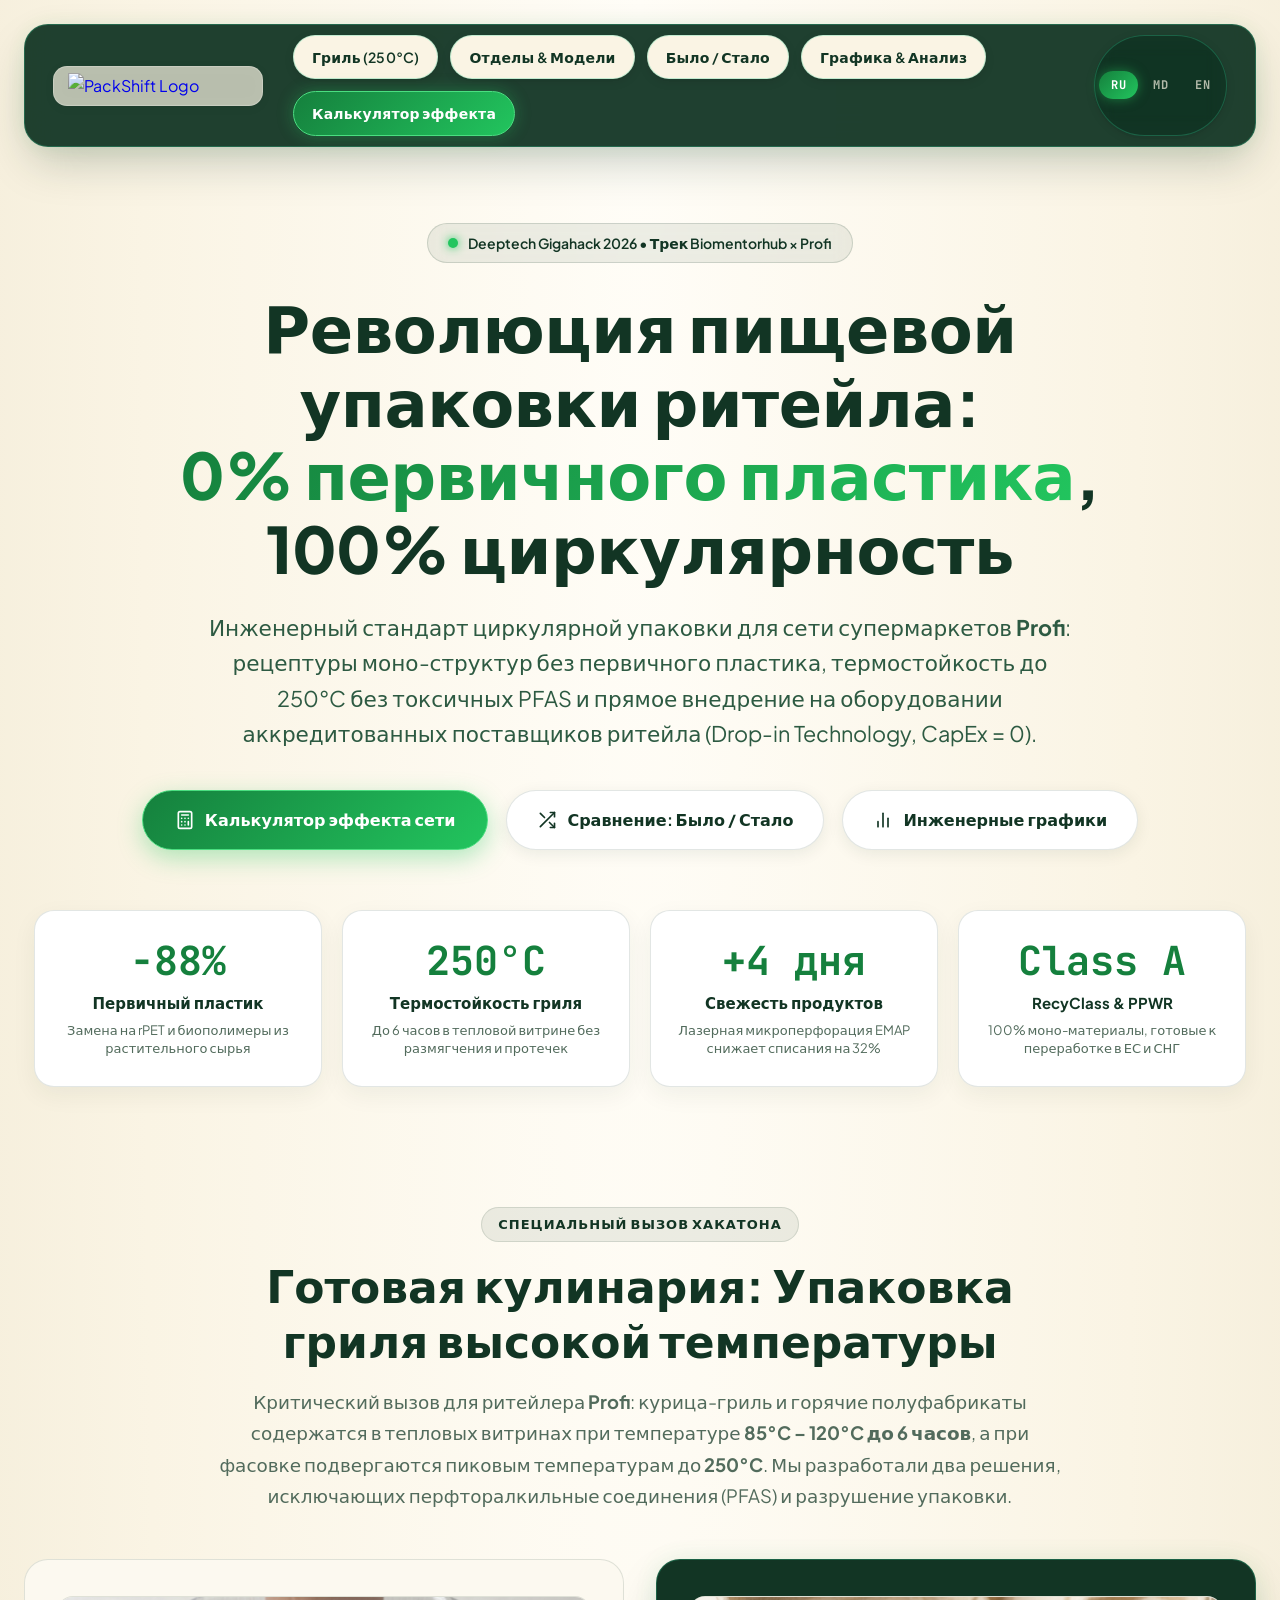
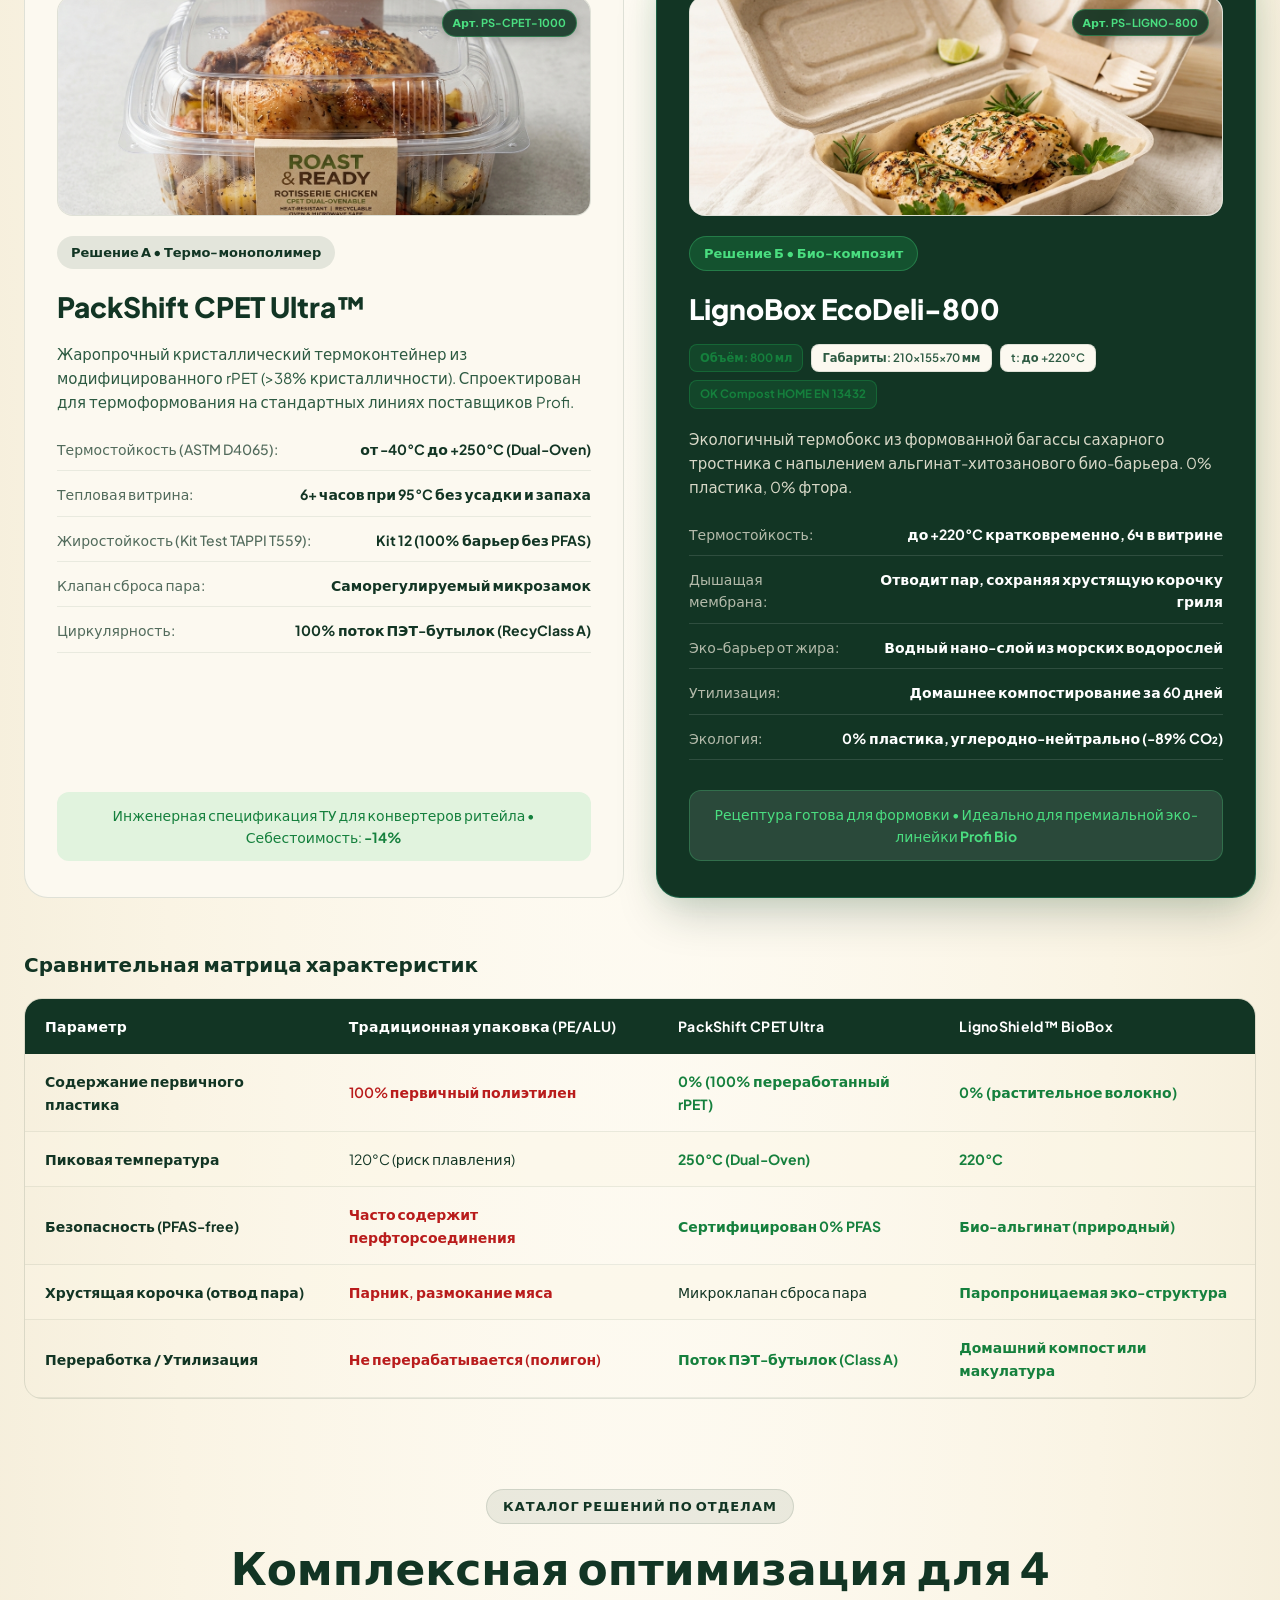
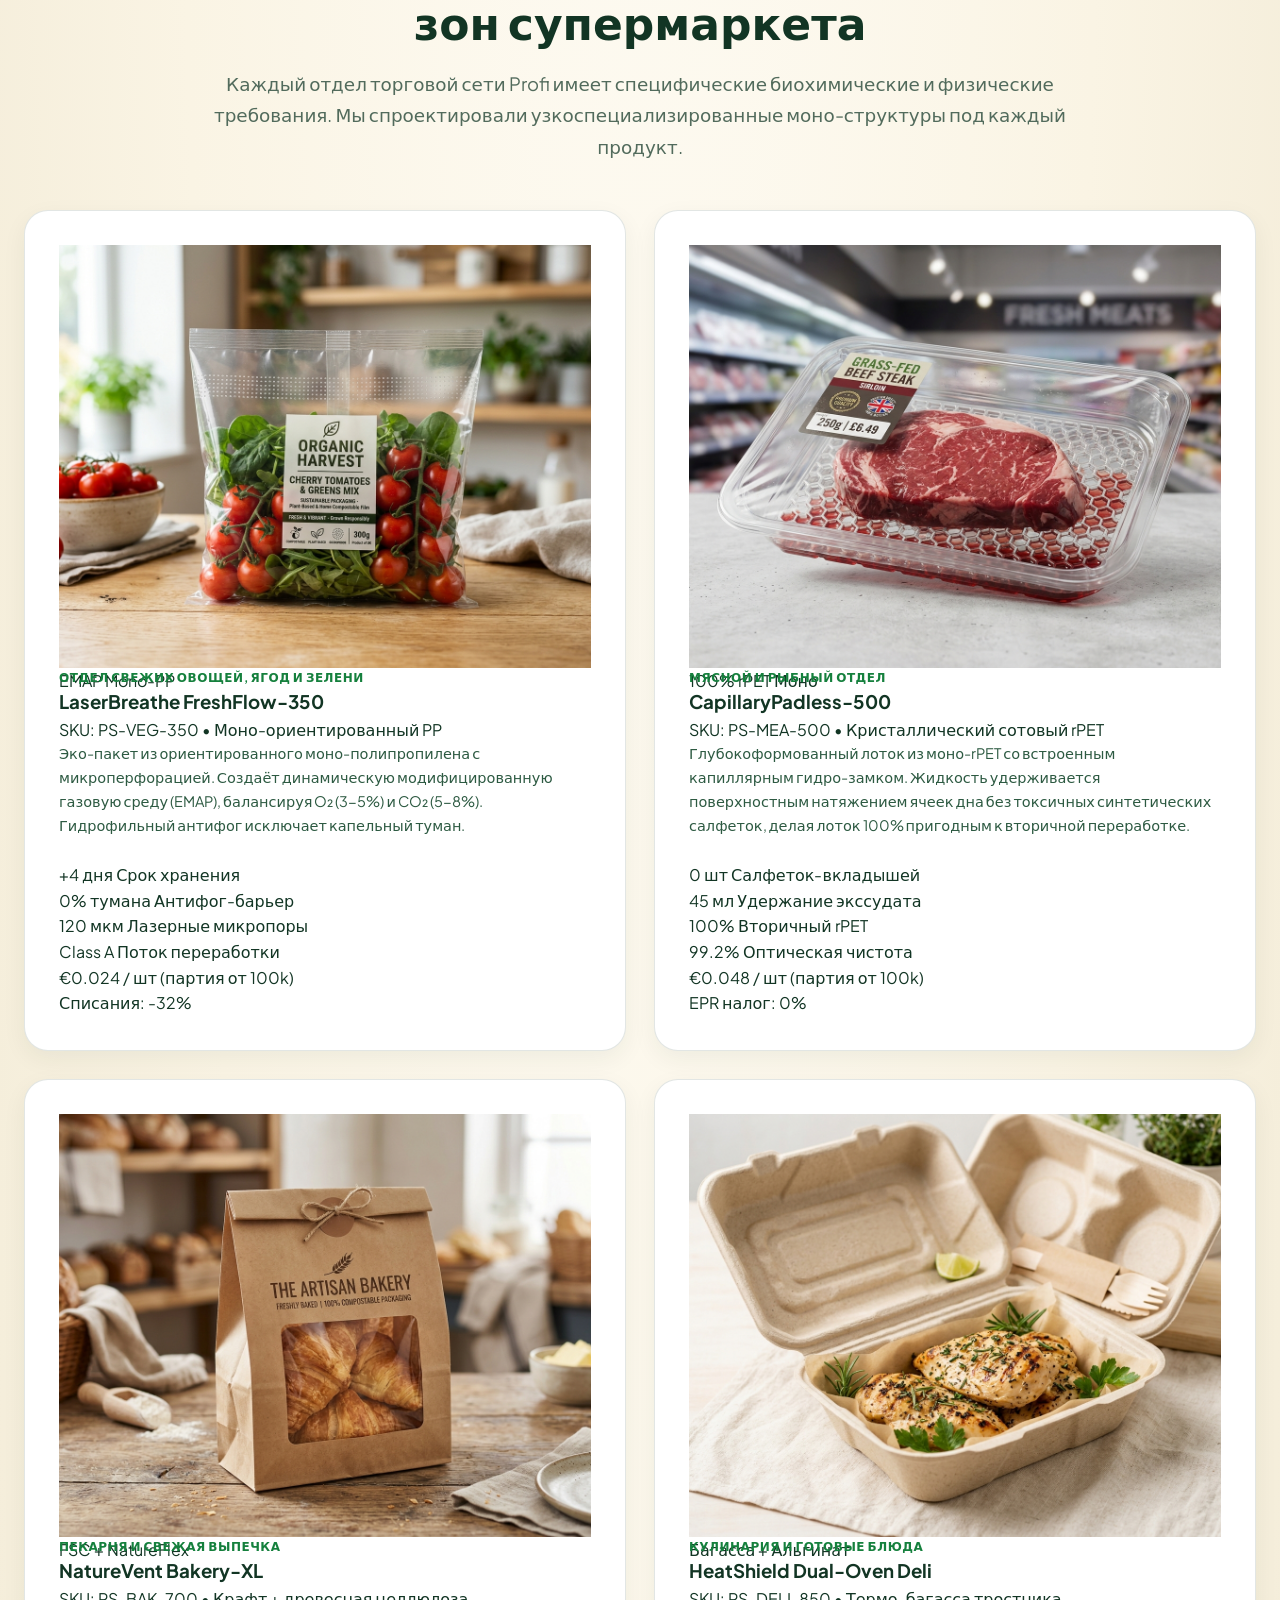
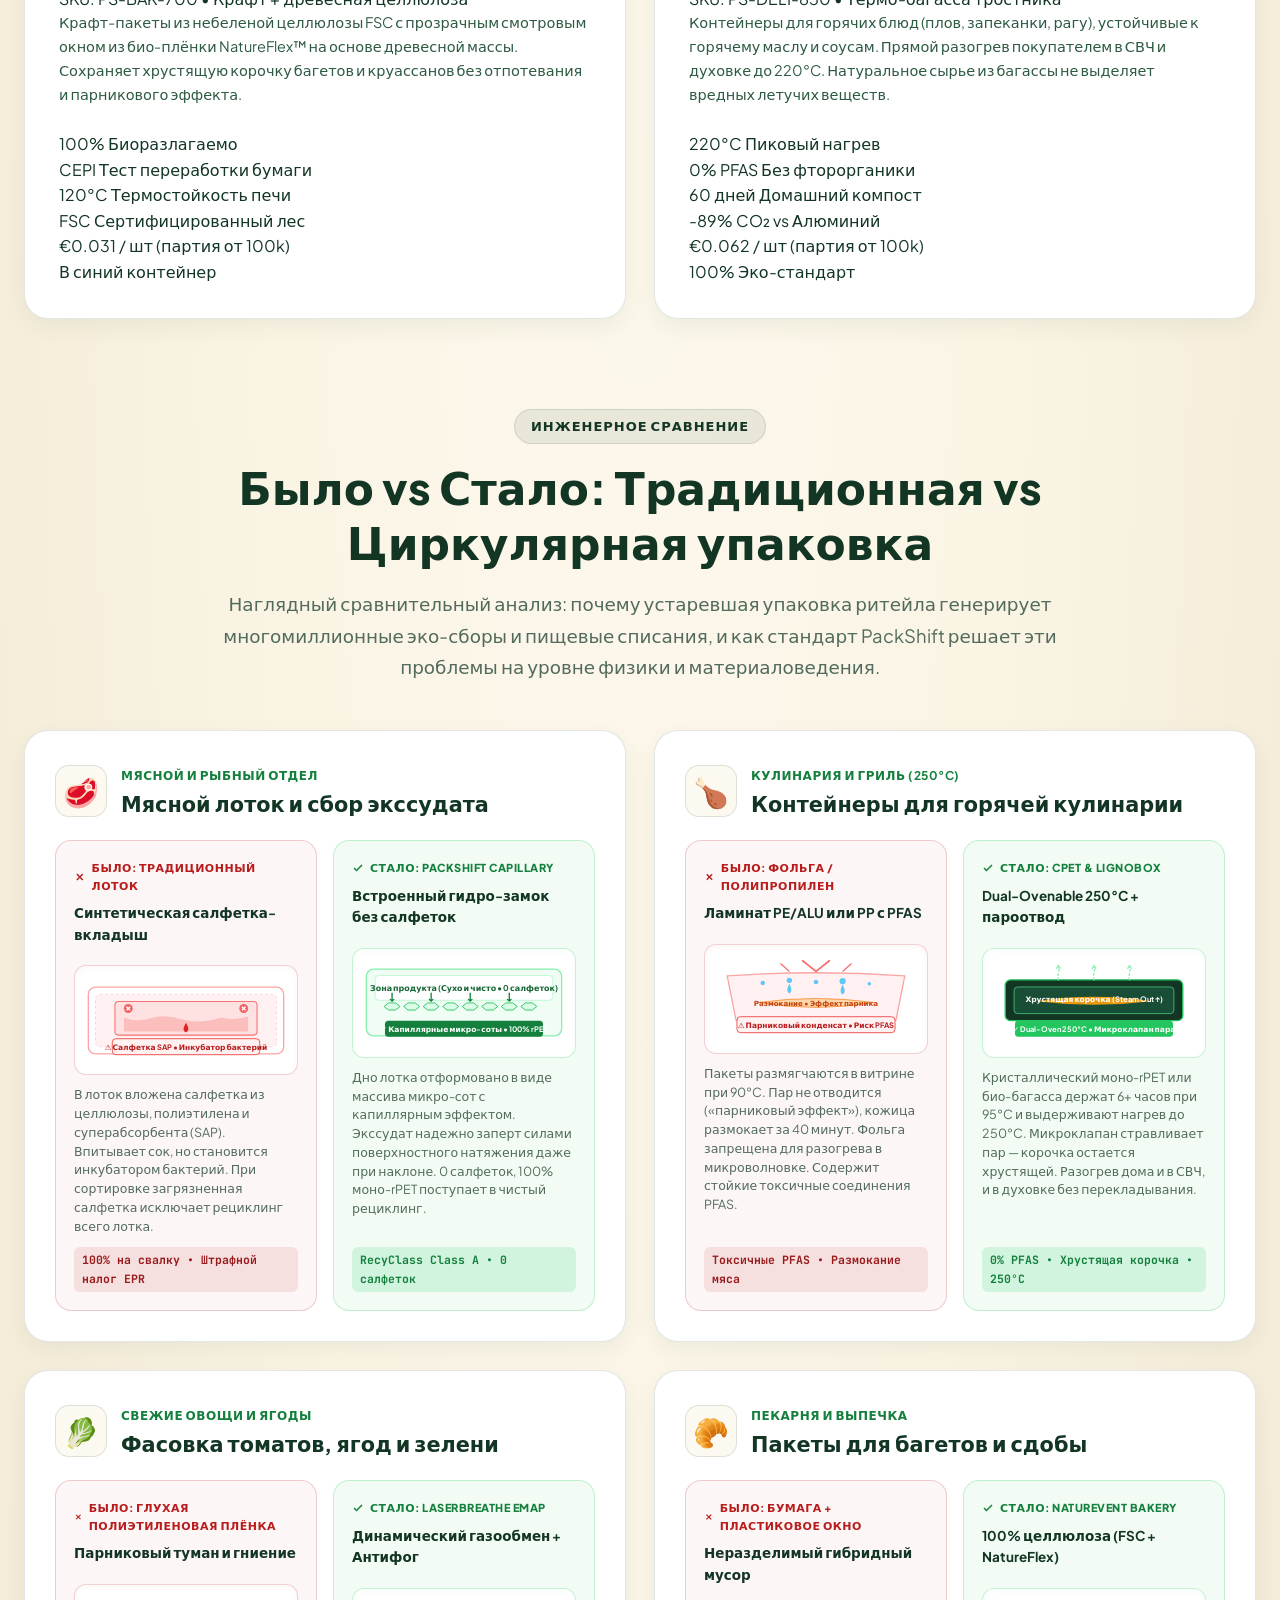
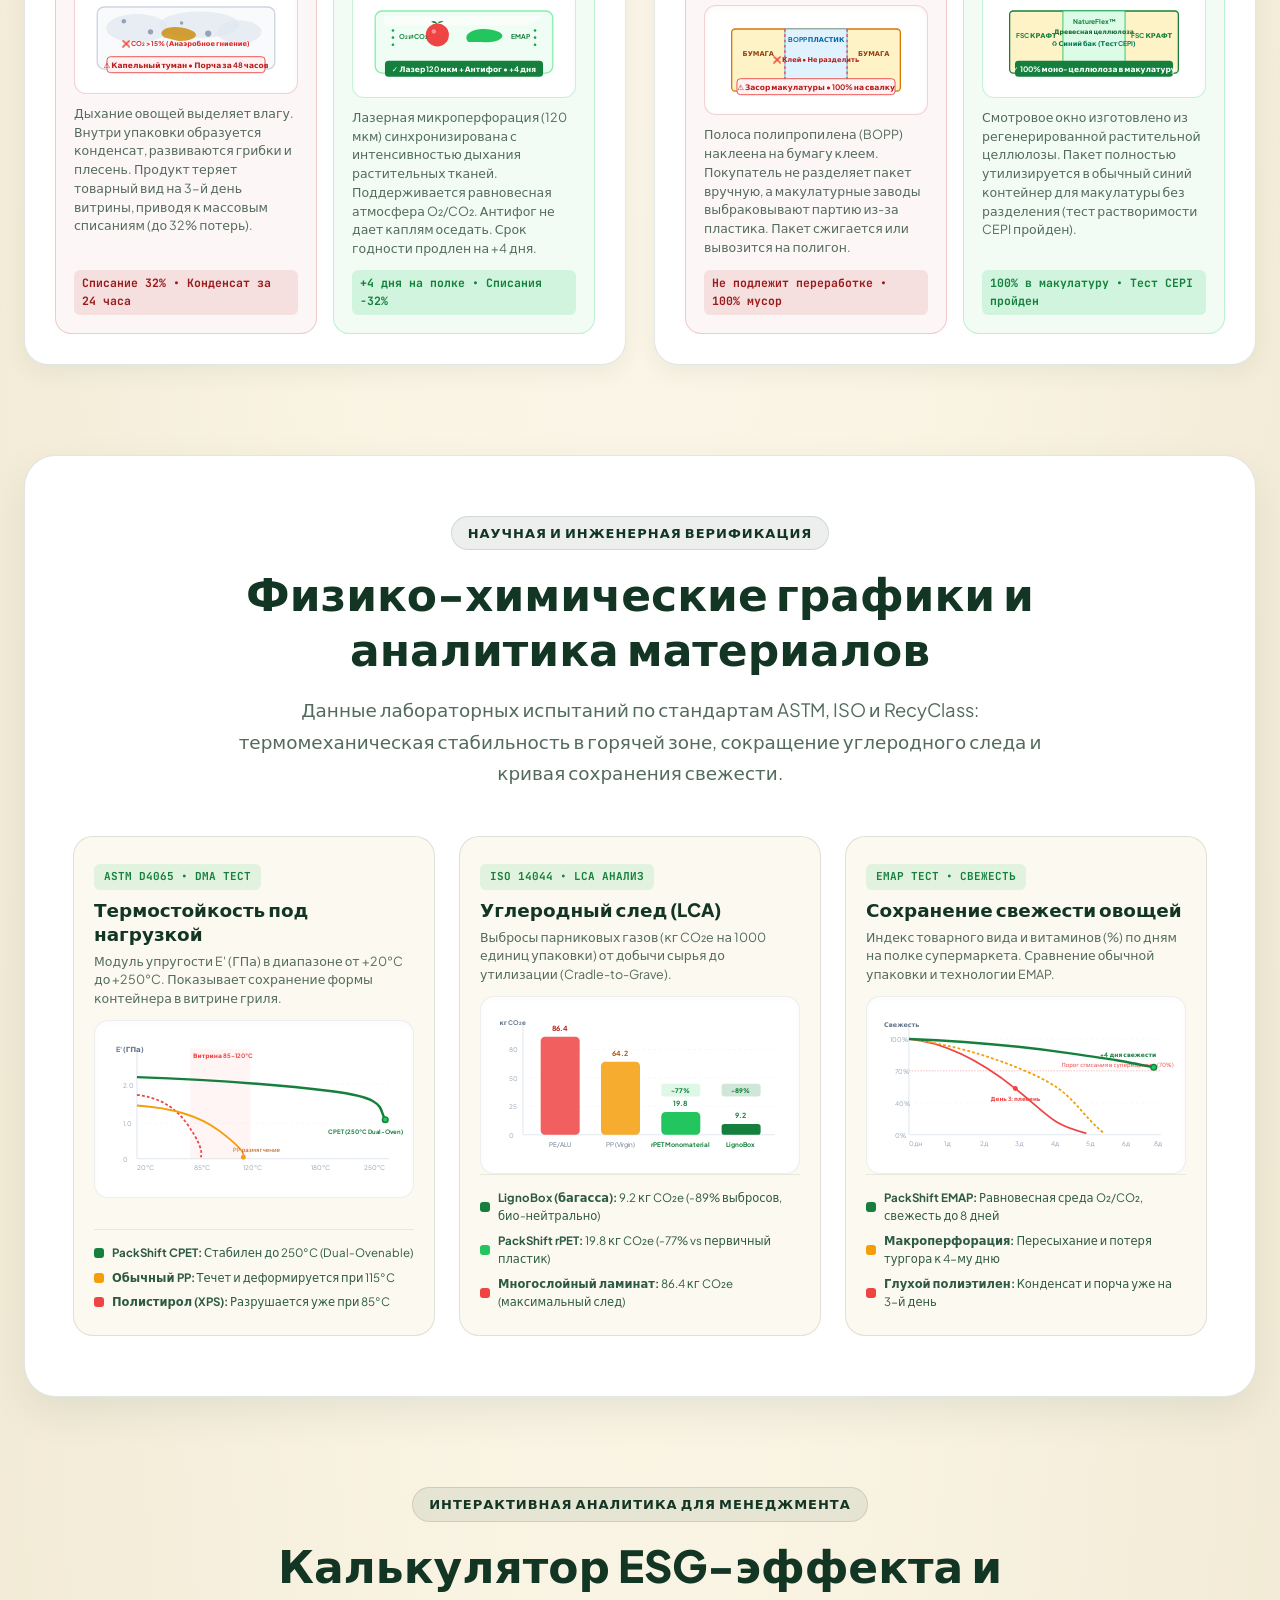
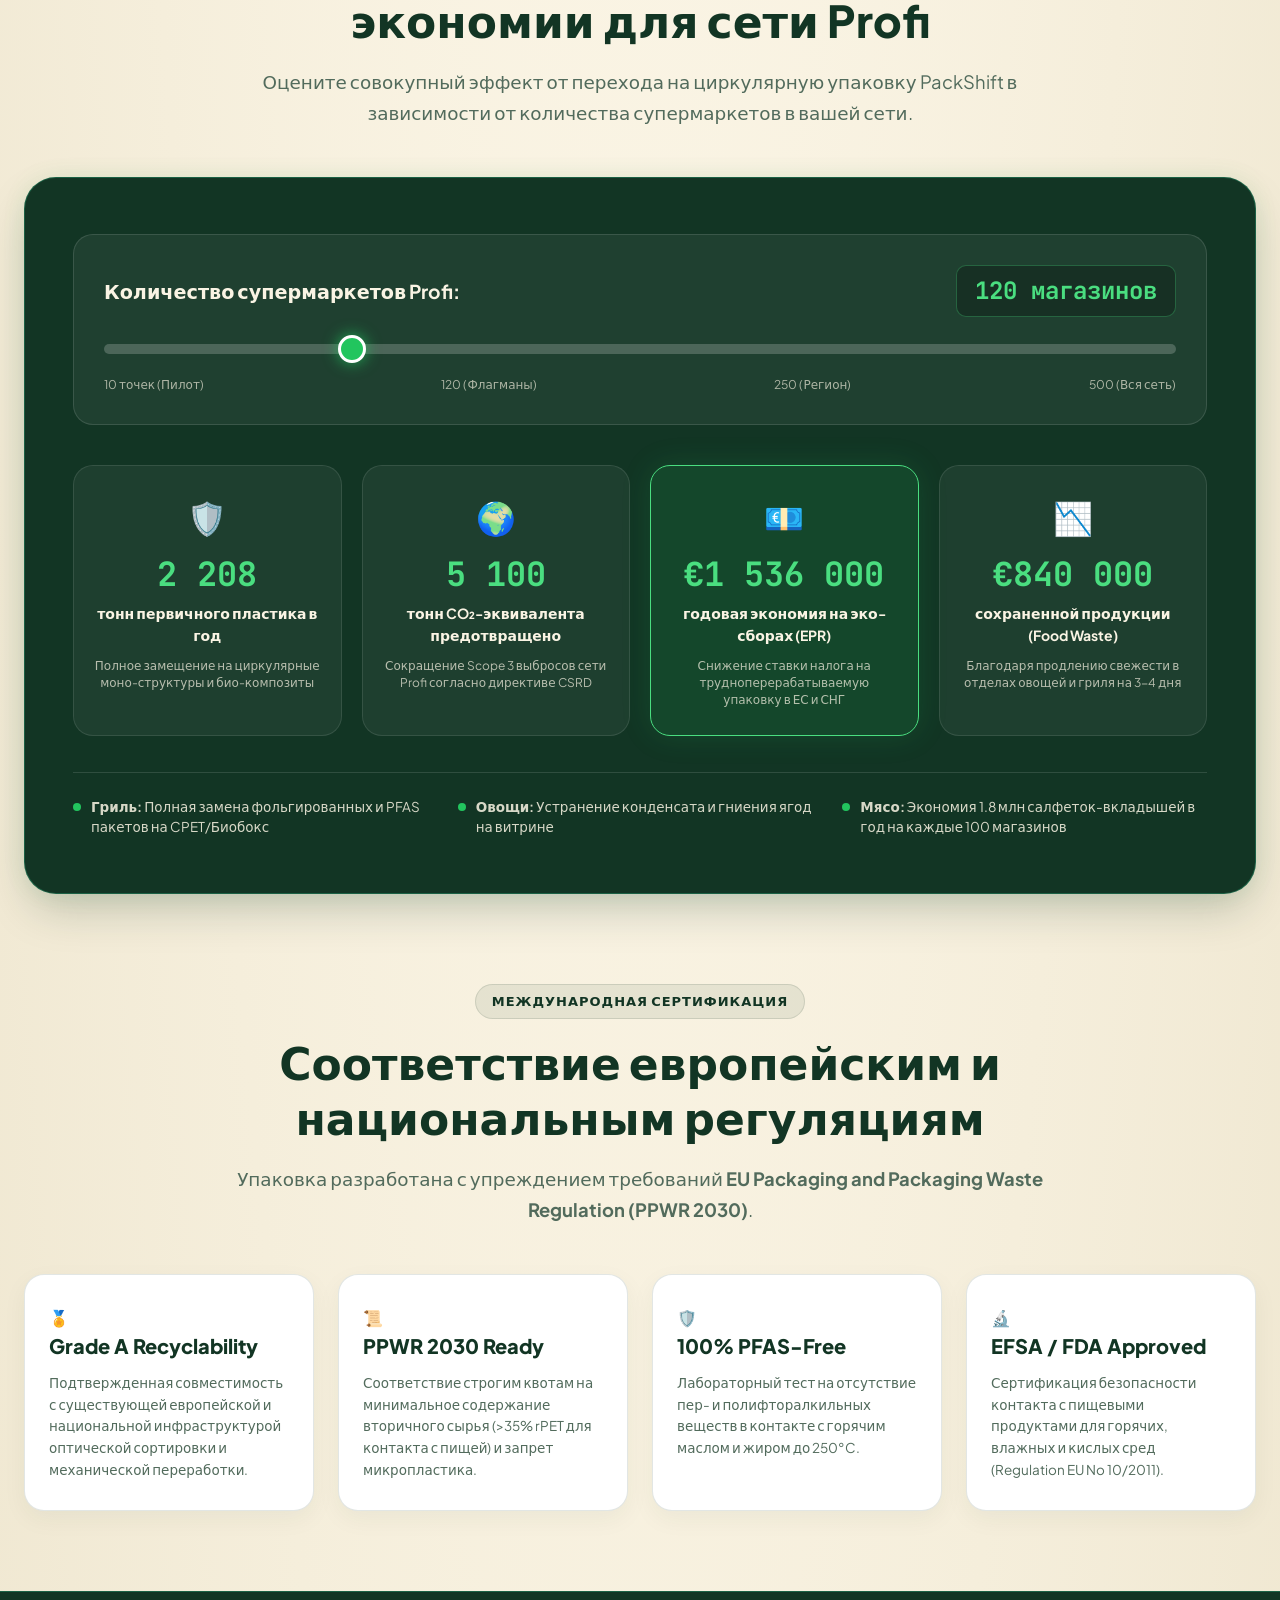
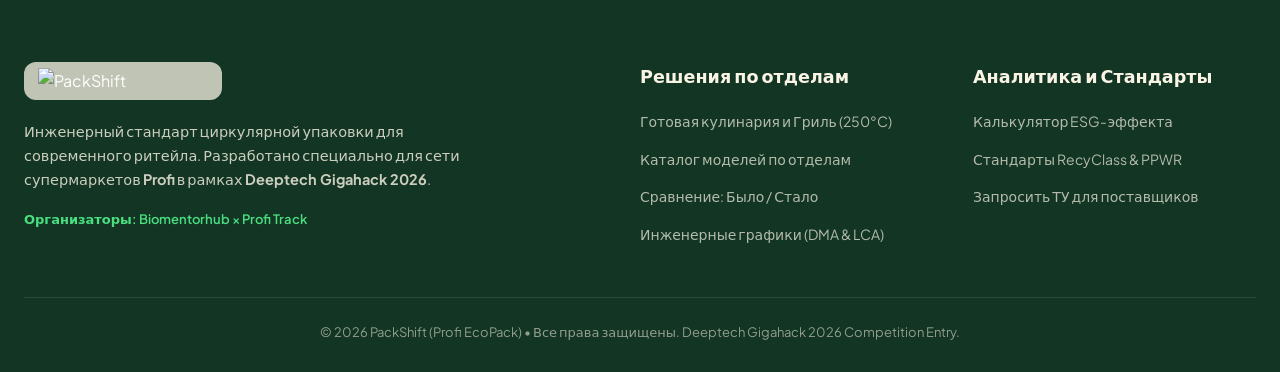
==== commit 265745a1: "fix: remove pilot section, align hero proof metrics cards, and complete i18n bindings" ====
--- a/Проэкт Хакатон/index.html
+++ b/Проэкт Хакатон/index.html
@@ -98,8 +98,8 @@
         </a>
       </div>
 
-      <!-- Hero Proof Metrics Strip -->
-            <div class="hero-proof-grid">
+            <!-- Hero Proof Metrics Strip -->
+      <div class="hero-proof-grid">
         <div class="proof-card">
           <div class="proof-metric" data-i18n="proof_m1_val">-88%</div>
           <div class="proof-label" data-i18n="proof_m1_lbl">Первичный пластик</div>
@@ -119,22 +119,6 @@
           <div class="proof-metric" data-i18n="proof_m4_val">Class A</div>
           <div class="proof-label" data-i18n="proof_m4_lbl">RecyClass & PPWR</div>
           <p class="proof-desc" data-i18n="proof_m4_desc">100% моно-материалы, готовые к переработке в ЕС и СНГ</p>
-        </div>
-      </div>
-        <div class="proof-card highlight-card">
-          <div class="proof-metric">250°C</div>
-          <div class="proof-label">Термостойкость гриля</div>
-          <div class="proof-desc">До 6 часов в тепловой витрине без размягчения и протечек</div>
-        </div>
-        <div class="proof-card">
-          <div class="proof-metric">+4 дня</div>
-          <div class="proof-label">Свежесть продуктов</div>
-          <div class="proof-desc">Лазерная микроперфорация EMAP снижает списания на 32%</div>
-        </div>
-        <div class="proof-card">
-          <div class="proof-metric">Class A</div>
-          <div class="proof-label">RecyClass & PPWR</div>
-          <div class="proof-desc">100% моно-материалы, готовые к переработке в ЕС и СНГ</div>
         </div>
       </div>
     </section>
@@ -196,7 +180,7 @@
             <img src="img/bagasse_box.jpg" alt="LignoBox EcoDeli-800" class="product-photo">
             <span class="product-badge-overlay">Арт. PS-LIGNO-800</span>
           </div>
-          <div class="solution-badge badge-eco">Решение Б • Био-композит</div>
+          <div class="solution-badge badge-eco" data-i18n="sol_b_badge">Решение Б • Био-композит</div>
           <h3 class="solution-title">LignoBox EcoDeli-800</h3>
           <div class="specs-pill-row">
             <span class="spec-pill pill-green">Объём: 800 мл</span>
@@ -204,80 +188,80 @@
             <span class="spec-pill">t: до +220°C</span>
             <span class="spec-pill pill-green">OK Compost HOME EN 13432</span>
           </div>
-          <p class="solution-lead-desc">
+          <p class="solution-lead-desc" data-i18n="sol_b_desc">
             Экологичный термобокс из формованной багассы сахарного тростника с напылением альгинат-хитозанового био-барьера. 0% пластика, 0% фтора.
           </p>
           <ul class="spec-list">
             <li>
-              <span class="spec-name">Термостойкость:</span>
-              <span class="spec-val">до +220°C кратковременно, 6ч в витрине</span>
+              <span class="spec-name" data-i18n="sol_b_f1_n">Термостойкость:</span>
+              <span class="spec-val" data-i18n="sol_b_f1_v">до +220°C кратковременно, 6ч в витрине</span>
             </li>
             <li>
-              <span class="spec-name">Дышащая мембрана:</span>
-              <span class="spec-val">Отводит пар, сохраняя хрустящую корочку гриля</span>
+              <span class="spec-name" data-i18n="sol_b_f2_n">Дышащая мембрана:</span>
+              <span class="spec-val" data-i18n="sol_b_f2_v">Отводит пар, сохраняя хрустящую корочку гриля</span>
             </li>
             <li>
-              <span class="spec-name">Эко-барьер от жира:</span>
-              <span class="spec-val">Водный нано-слой из морских водорослей</span>
+              <span class="spec-name" data-i18n="sol_b_f3_n">Эко-барьер от жира:</span>
+              <span class="spec-val" data-i18n="sol_b_f3_v">Водный нано-слой из морских водорослей</span>
             </li>
             <li>
-              <span class="spec-name">Утилизация:</span>
-              <span class="spec-val">Домашнее компостирование за 60 дней</span>
+              <span class="spec-name" data-i18n="sol_b_f4_n">Утилизация:</span>
+              <span class="spec-val" data-i18n="sol_b_f4_v">Домашнее компостирование за 60 дней</span>
             </li>
             <li>
-              <span class="spec-name">Экология:</span>
-              <span class="spec-val">0% пластика, углеродно-нейтрально (-89% CO₂)</span>
+              <span class="spec-name" data-i18n="sol_b_f5_n">Экология:</span>
+              <span class="spec-val" data-i18n="sol_b_f5_v">0% пластика, углеродно-нейтрально (-89% CO₂)</span>
             </li>
           </ul>
-          <div class="card-footer-pill pill-eco">
-            <span>Рецептура готова для формовки • Идеально для премиальной эко-линейки <strong>Profi Bio</strong></span>
+          <div class="card-footer-pill pill-eco" data-i18n="sol_b_foot">
+            Рецептура готова для формовки • Идеально для премиальной эко-линейки <strong>Profi Bio</strong>
           </div>
         </div>
       </div>
 
       <!-- Technical Comparison Matrix -->
       <div class="tech-table-wrapper">
-        <h4 class="table-caption">Сравнительная матрица характеристик</h4>
+        <h4 class="table-caption" data-i18n="table_caption">Сравнительная матрица характеристик</h4>
         <div class="table-responsive">
           <table class="tech-table">
             <thead>
               <tr>
-                <th>Параметр</th>
-                <th>Традиционная упаковка (PE/ALU)</th>
-                <th>PackShift CPET Ultra</th>
-                <th>LignoShield™ BioBox</th>
+                <th data-i18n="th_param">Параметр</th>
+                <th data-i18n="th_trad">Традиционная упаковка (PE/ALU)</th>
+                <th class="col-highlight" data-i18n="th_cpet">PackShift CPET Ultra</th>
+                <th class="col-highlight-eco" data-i18n="th_bio">LignoShield™ BioBox</th>
               </tr>
             </thead>
             <tbody>
               <tr>
-                <td><strong>Содержание первичного пластика</strong></td>
-                <td class="text-bad">100% первичный полиэтилен</td>
-                <td class="text-good">0% (100% переработанный rPET)</td>
-                <td class="text-good">0% (растительное волокно)</td>
+                <td><strong data-i18n="tr1_p">Содержание первичного пластика</strong></td>
+                <td class="text-bad" data-i18n="tr1_old">100% первичный полиэтилен</td>
+                <td class="text-good" data-i18n="tr1_cpet">0% (100% переработанный rPET)</td>
+                <td class="text-good" data-i18n="tr1_bio">0% (растительное волокно)</td>
               </tr>
               <tr>
-                <td><strong>Пиковая температура</strong></td>
-                <td>120°C (риск плавления)</td>
-                <td class="text-good">250°C (Dual-Oven)</td>
-                <td class="text-good">220°C</td>
+                <td><strong data-i18n="tr2_p">Пиковая температура</strong></td>
+                <td data-i18n="tr2_old">120°C (риск плавления)</td>
+                <td class="text-good" data-i18n="tr2_cpet">250°C (Dual-Oven)</td>
+                <td class="text-good" data-i18n="tr2_bio">220°C</td>
               </tr>
               <tr>
-                <td><strong>Безопасность (PFAS-free)</strong></td>
-                <td class="text-bad">Часто содержит перфторсоединения</td>
-                <td class="text-good">Сертифицирован 0% PFAS</td>
-                <td class="text-good">Био-альгинат (природный)</td>
+                <td><strong data-i18n="tr3_p">Безопасность (PFAS-free)</strong></td>
+                <td class="text-bad" data-i18n="tr3_old">Часто содержит перфторсоединения</td>
+                <td class="text-good" data-i18n="tr3_cpet">Сертифицирован 0% PFAS</td>
+                <td class="text-good" data-i18n="tr3_bio">Био-альгинат (природный)</td>
               </tr>
               <tr>
-                <td><strong>Хрустящая корочка (отвод пара)</strong></td>
-                <td class="text-bad">Парник, размокание мяса</td>
-                <td>Микроклапан сброса пара</td>
-                <td class="text-good">Паропроницаемая эко-структура</td>
+                <td><strong data-i18n="tr4_p">Хрустящая корочка (отвод пара)</strong></td>
+                <td class="text-bad" data-i18n="tr4_old">Парник, размокание мяса</td>
+                <td data-i18n="tr4_cpet">Микроклапан сброса пара</td>
+                <td class="text-good" data-i18n="tr4_bio">Паропроницаемая эко-структура</td>
               </tr>
               <tr>
-                <td><strong>Переработка / Утилизация</strong></td>
-                <td class="text-bad">Не перерабатывается (полигон)</td>
-                <td class="text-good">Поток ПЭТ-бутылок (Class A)</td>
-                <td class="text-good">Домашний компост или макулатура</td>
+                <td><strong data-i18n="tr5_p">Переработка / Утилизация</strong></td>
+                <td class="text-bad" data-i18n="tr5_old">Не перерабатывается (полигон)</td>
+                <td class="text-good" data-i18n="tr5_cpet">Поток ПЭТ-бутылок (Class A)</td>
+                <td class="text-good" data-i18n="tr5_bio">Домашний компост или макулатура</td>
               </tr>
             </tbody>
           </table>
@@ -953,9 +937,9 @@
     <!-- Interactive Retail Impact Calculator -->
     <section id="calculator" class="section-container calc-section">
       <div class="section-header">
-        <div class="section-tag">Интерактивная аналитика для менеджмента</div>
-        <h2 class="section-title">Калькулятор ESG-эффекта и экономии для сети Profi</h2>
-        <p class="section-lead">
+        <div class="section-tag" data-i18n="calc_tag">Интерактивная аналитика для менеджмента</div>
+        <h2 class="section-title" data-i18n="calc_title">Калькулятор ESG-эффекта и экономии для сети Profi</h2>
+        <p class="section-lead" data-i18n="calc_lead">
           Оцените совокупный эффект от перехода на циркулярную упаковку PackShift в зависимости от количества супермаркетов в вашей сети.
         </p>
       </div>
@@ -964,7 +948,7 @@
         <!-- Slider Control -->
         <div class="slider-control-block">
           <div class="slider-labels">
-            <span class="slider-title">Количество супермаркетов Profi:</span>
+            <span class="slider-title" data-i18n="slider_title">Количество супермаркетов Profi:</span>
             <span class="slider-counter" id="storeCountDisplay">120 магазинов</span>
           </div>
           <div class="slider-wrapper">
@@ -983,29 +967,29 @@
           <div class="metric-result-card">
             <div class="metric-icon-wrap">🛡️</div>
             <div class="metric-big-val" id="plasticSavedVal">2 208</div>
-            <div class="metric-unit">тонн первичного пластика в год</div>
-            <p class="metric-subtext">Полное замещение на циркулярные моно-структуры и био-композиты</p>
+            <div class="metric-unit" data-i18n="calc_r1_unit">тонн первичного пластика в год</div>
+            <p class="metric-subtext" data-i18n="calc_r1_sub">Полное замещение на циркулярные моно-структуры и био-композиты</p>
           </div>
 
           <div class="metric-result-card">
             <div class="metric-icon-wrap">🌍</div>
             <div class="metric-big-val" id="co2SavedVal">5 100</div>
-            <div class="metric-unit">тонн CO₂-эквивалента предотвращено</div>
-            <p class="metric-subtext">Сокращение Scope 3 выбросов сети Profi согласно директиве CSRD</p>
+            <div class="metric-unit" data-i18n="calc_r2_unit">тонн CO₂-эквивалента предотвращено</div>
+            <p class="metric-subtext" data-i18n="calc_r2_sub">Сокращение Scope 3 выбросов сети Profi согласно директиве CSRD</p>
           </div>
 
           <div class="metric-result-card highlight">
             <div class="metric-icon-wrap">💶</div>
             <div class="metric-big-val" id="taxSavedVal">€1 536 000</div>
-            <div class="metric-unit">годовая экономия на эко-сборах (EPR)</div>
-            <p class="metric-subtext">Снижение ставки налога на трудноперерабатываемую упаковку в ЕС и СНГ</p>
+            <div class="metric-unit" data-i18n="calc_r3_unit">годовая экономия на эко-сборах (EPR)</div>
+            <p class="metric-subtext" data-i18n="calc_r3_sub">Снижение ставки налога на трудноперерабатываемую упаковку в ЕС и СНГ</p>
           </div>
 
           <div class="metric-result-card">
             <div class="metric-icon-wrap">📉</div>
             <div class="metric-big-val" id="foodLossSavedVal">€840 000</div>
-            <div class="metric-unit">сохраненной продукции (Food Waste)</div>
-            <p class="metric-subtext">Благодаря продлению свежести в отделах овощей и гриля на 3-4 дня</p>
+            <div class="metric-unit" data-i18n="calc_r4_unit">сохраненной продукции (Food Waste)</div>
+            <p class="metric-subtext" data-i18n="calc_r4_sub">Благодаря продлению свежести в отделах овощей и гриля на 3-4 дня</p>
           </div>
         </div>
 
@@ -1013,15 +997,15 @@
         <div class="calc-footer-info">
           <div class="calc-footer-item">
             <span class="dot-indicator"></span>
-            <span><strong>Гриль:</strong> Полная замена фольгированных и PFAS пакетов на CPET/Биобокс</span>
+            <span data-i18n="calc_f1"><strong>Гриль:</strong> Полная замена фольгированных и PFAS пакетов на CPET/Биобокс</span>
           </div>
           <div class="calc-footer-item">
             <span class="dot-indicator"></span>
-            <span><strong>Овощи:</strong> Устранение конденсата и гниения ягод на витрине</span>
+            <span data-i18n="calc_f2"><strong>Овощи:</strong> Устранение конденсата и гниения ягод на витрине</span>
           </div>
           <div class="calc-footer-item">
             <span class="dot-indicator"></span>
-            <span><strong>Мясо:</strong> Экономия 1.8 млн салфеток-вкладышей в год на каждые 100 магазинов</span>
+            <span data-i18n="calc_f3"><strong>Мясо:</strong> Экономия 1.8 млн салфеток-вкладышей в год на каждые 100 магазинов</span>
           </div>
         </div>
       </div>
@@ -1072,45 +1056,7 @@
       </div>
     </section>
 
-    <!-- Pilot Implementation Plan -->
-    <section id="pilot" class="section-container">
-      <div class="section-header">
-        <div class="section-tag" data-i18n="pilot_tag">Дорожная карта внедрения</div>
-        <h2 class="section-title" data-i18n="pilot_title">План пилотного запуска в супермаркетах Profi</h2>
-        <p class="section-lead" data-i18n="pilot_lead">
-          Быстрая интеграция на существующие упаковочные линии и витрины сети без капитальных затрат (CapEx = 0).
-        </p>
-      </div>
-
-      <div class="timeline-grid">
-        <div class="timeline-step">
-          <div class="step-num">01</div>
-          <h4 class="step-title" data-i18n="step1_title">Аудит и передача ТУ</h4>
-          <p class="step-desc" data-i18n="step1_desc">
-            Анализ упаковочных типоразмеров сети Profi. Передача технологических карт (ТУ), температурных профилей и рецептур аккредитованным конвертерам сети.
-          </p>
-          <div class="step-time" data-i18n="step1_time">Срок: 2 недели</div>
-        </div>
-
-        <div class="timeline-step">
-          <div class="step-num">02</div>
-          <h4 class="step-title" data-i18n="step2_title">Тестовая формовка у поставщиков</h4>
-          <p class="step-desc" data-i18n="step2_desc">
-            Формовка пробных партий на существующих термофорвовочных линиях поставщиков Profi без дополнительных инвестиций в оборудование (CapEx = 0).
-          </p>
-          <div class="step-time" data-i18n="step2_time">Срок: 4 недели</div>
-        </div>
-
-        <div class="timeline-step">
-          <div class="step-num">03</div>
-          <h4 class="step-title" data-i18n="step3_title">Контрольный запуск в витринах</h4>
-          <p class="step-desc" data-i18n="step3_desc">
-            Тестирование упаковки в 5 флагманских супермаркетах сети Profi (Гриль, Овощи, Мясо). Замер снижения списаний и валидация европейских сертификатов.
-          </p>
-          <div class="step-time" data-i18n="step3_time">Срок: Квартал 2</div>
-        </div>
-      </div>
-    </section>
+    
 
   </main>
 
@@ -1145,7 +1091,6 @@
         <ul class="footer-links">
           <li><a href="#calculator">Калькулятор ESG-эффекта</a></li>
           <li><a href="#compliance">Стандарты RecyClass & PPWR</a></li>
-          <li><a href="#pilot">Дорожная карта интеграции</a></li>
           <li><a href="mailto:tech@packshift.eco">Запросить ТУ для поставщиков</a></li>
         </ul>
       </div>
--- a/Проэкт Хакатон/css/style.css
+++ b/Проэкт Хакатон/css/style.css
@@ -420,6 +420,11 @@
   text-align: center;
   box-shadow: 0 8px 24px rgba(18, 53, 36, 0.06);
   transition: all 0.28s ease;
+  display: flex;
+  flex-direction: column;
+  align-items: center;
+  justify-content: flex-start;
+  height: 100%;
 }
 
 .proof-card:hover {
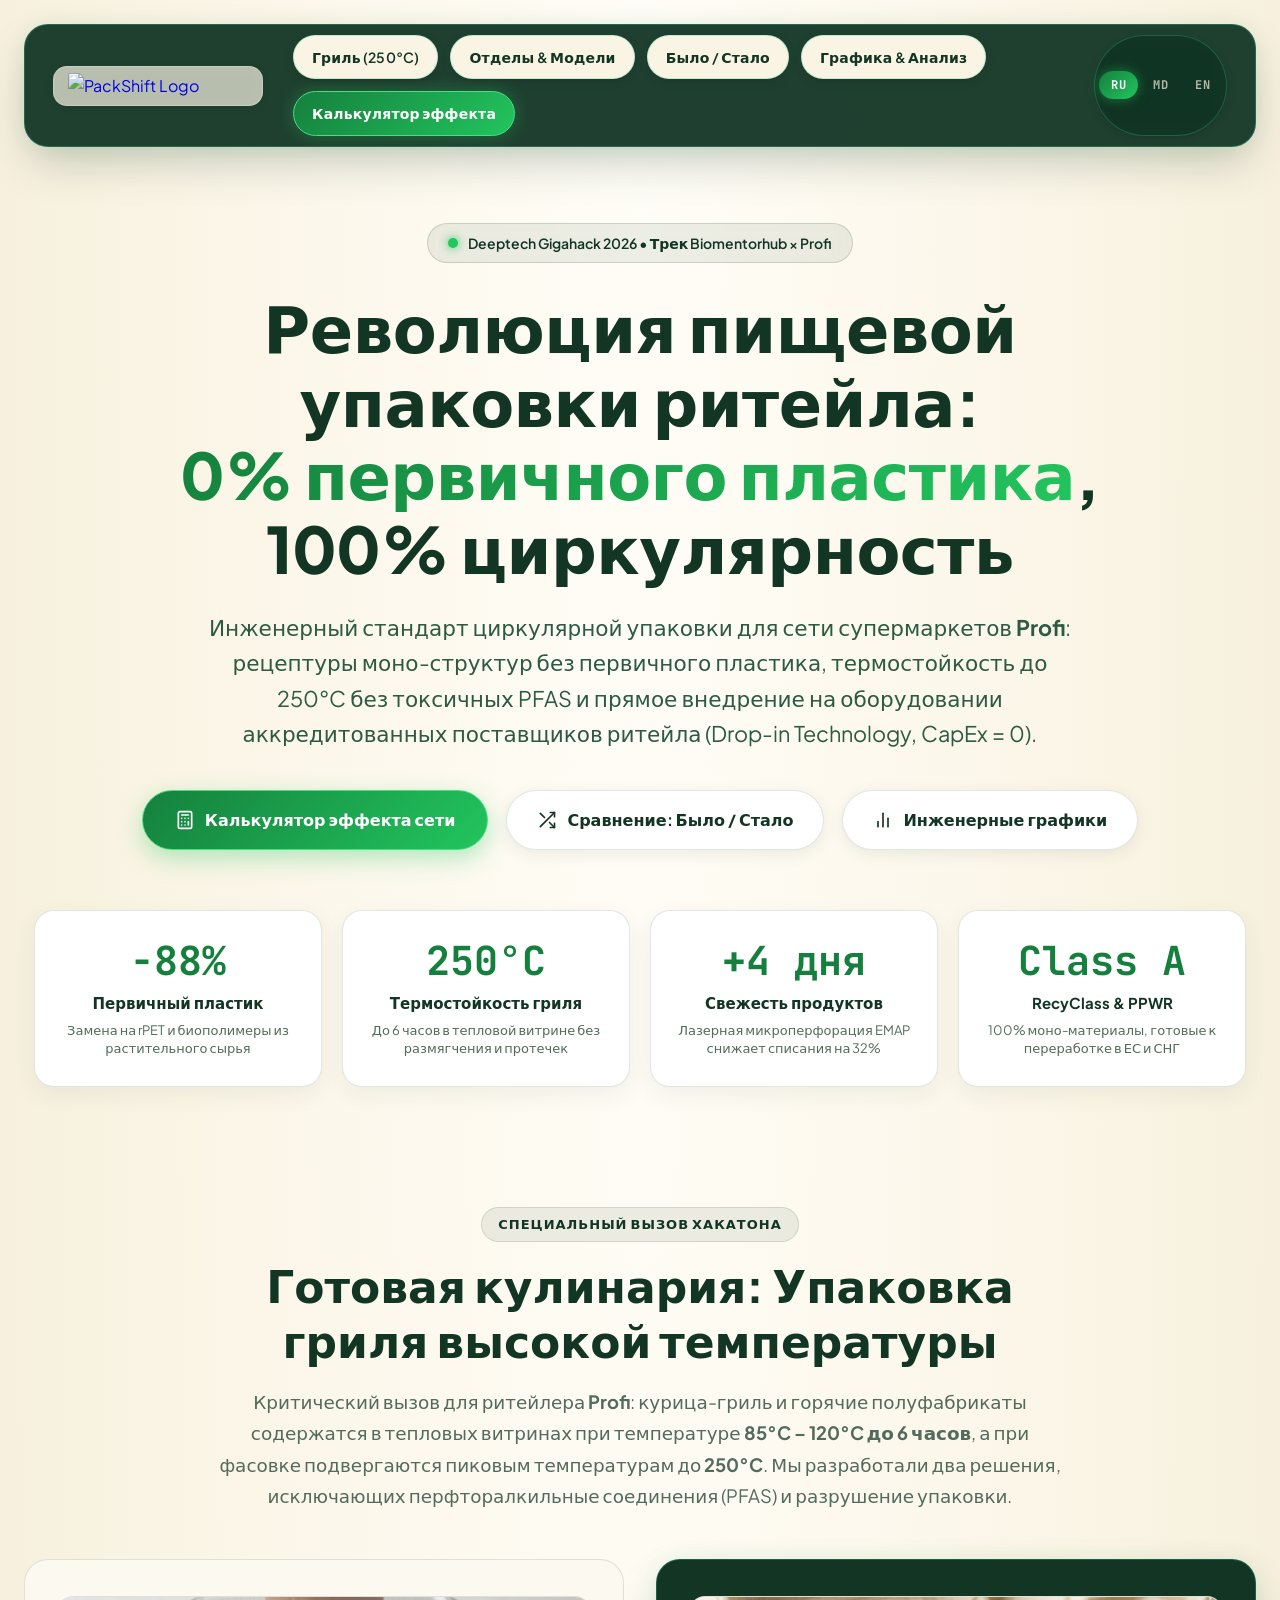
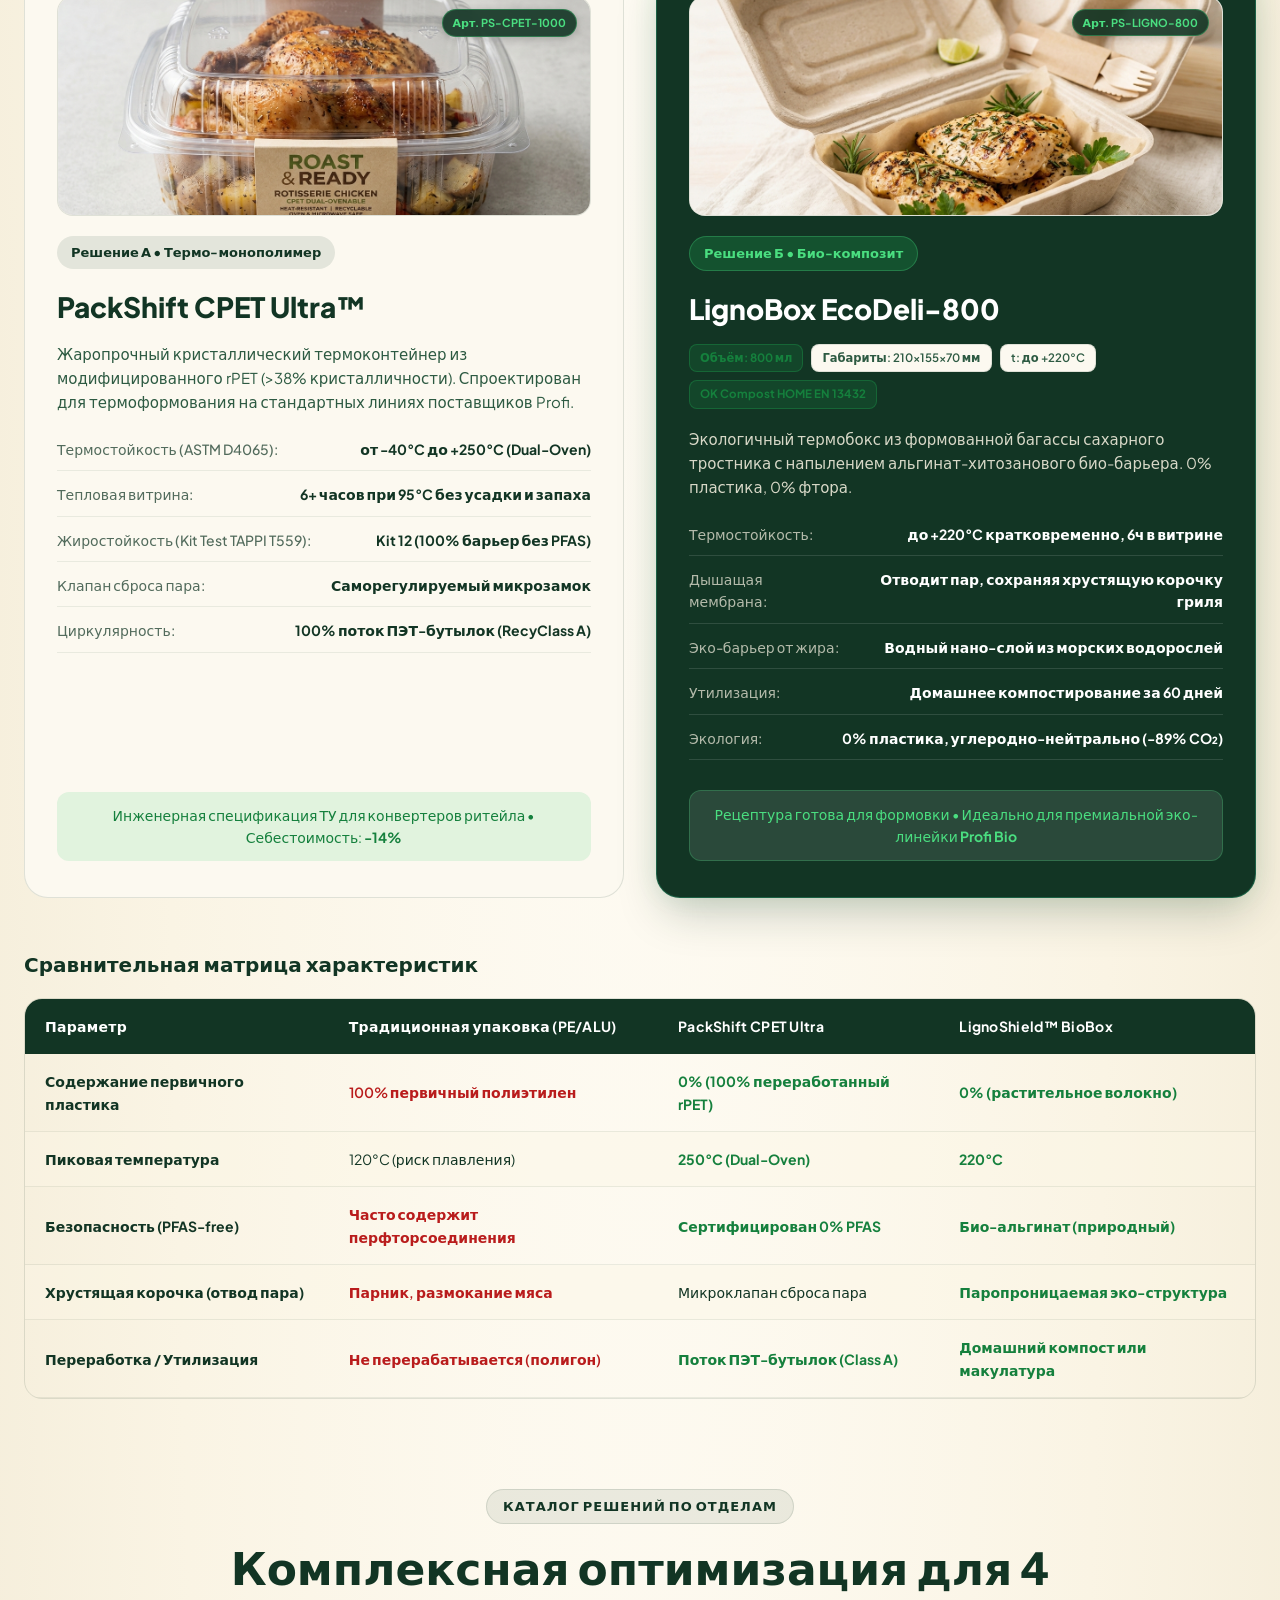
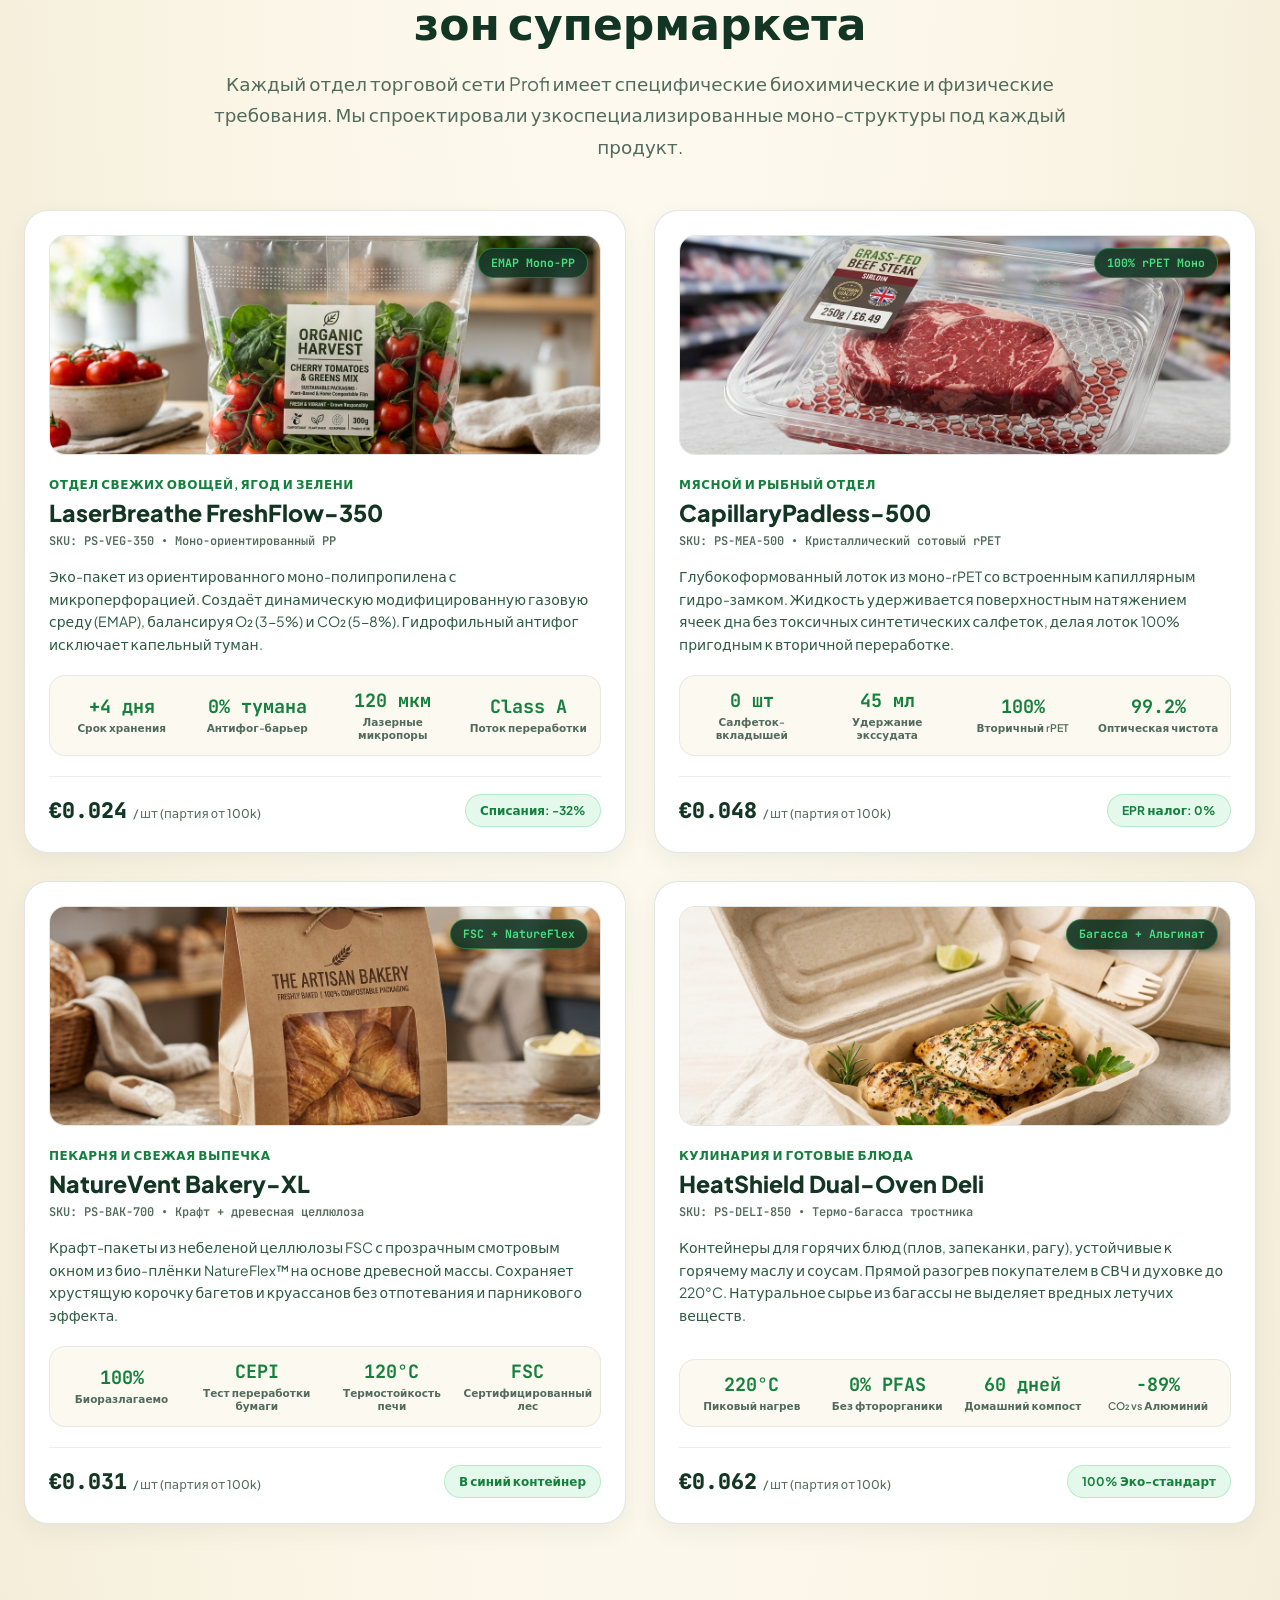
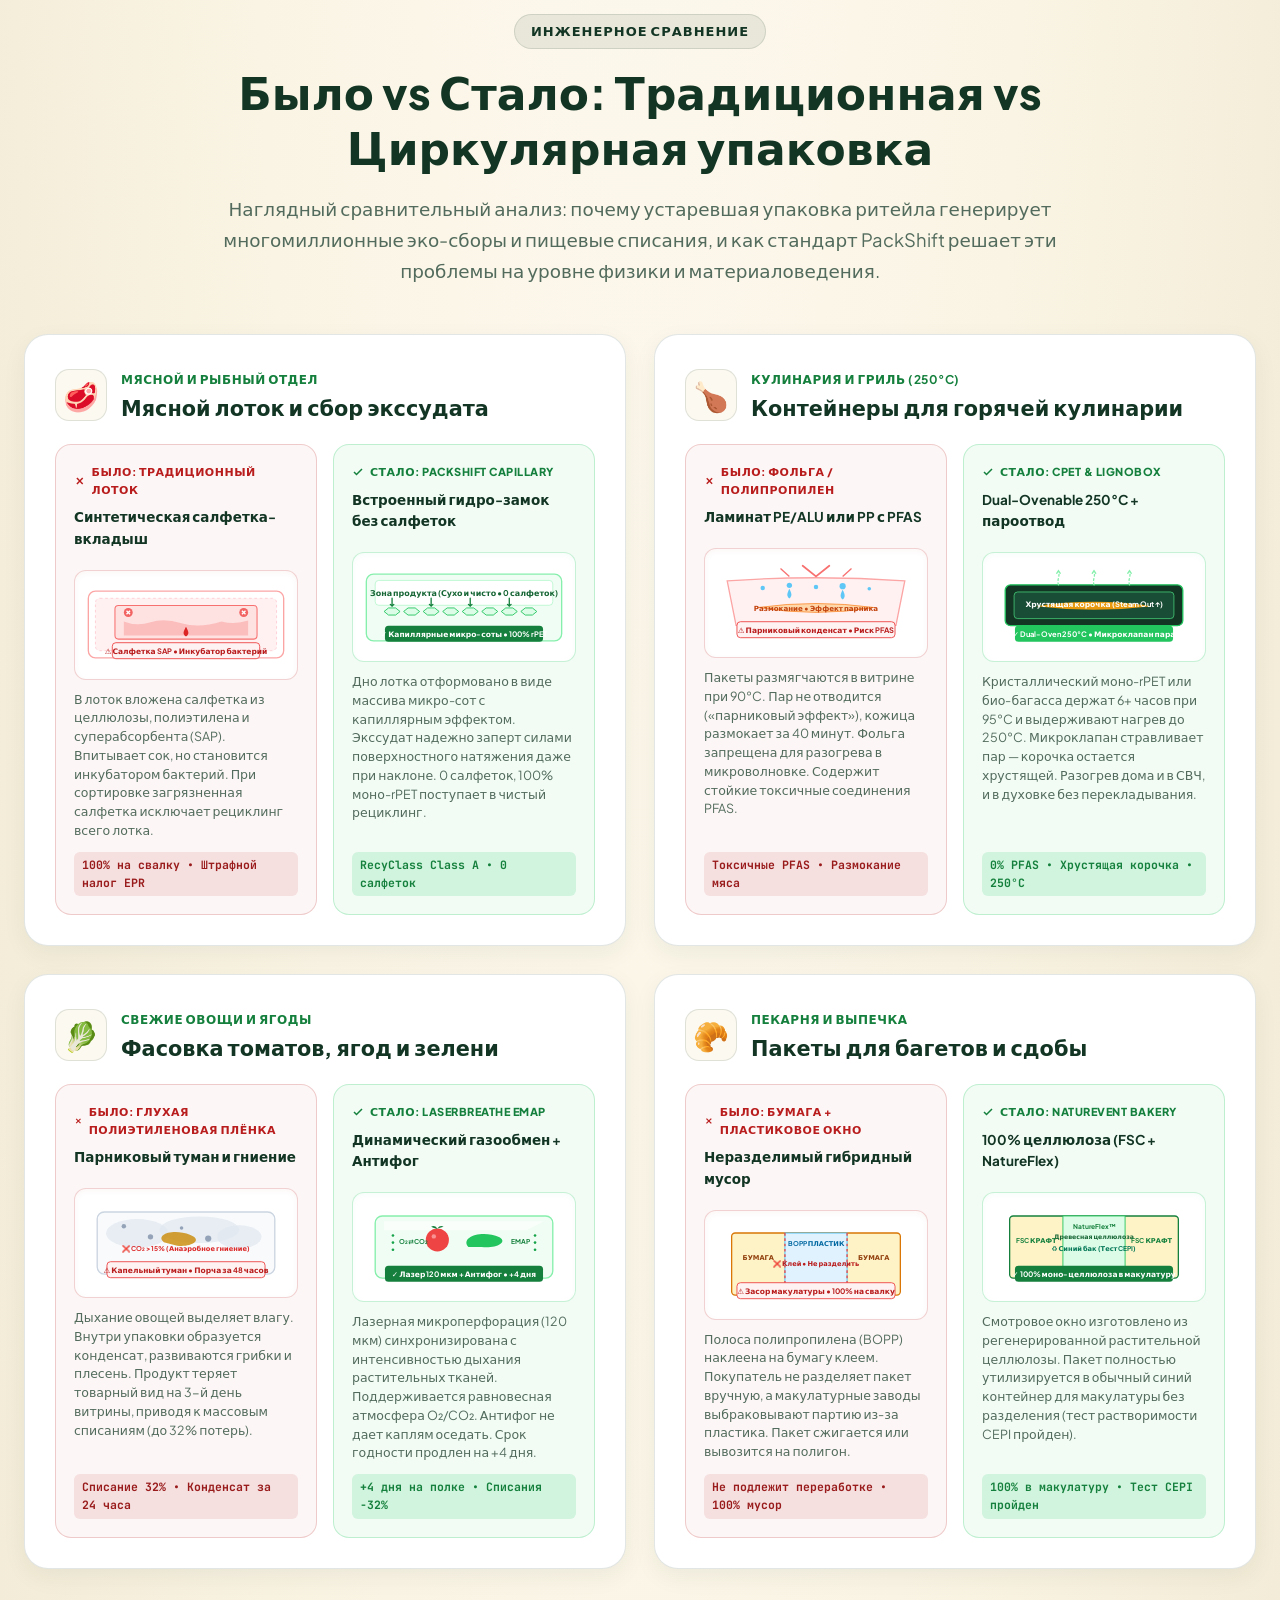
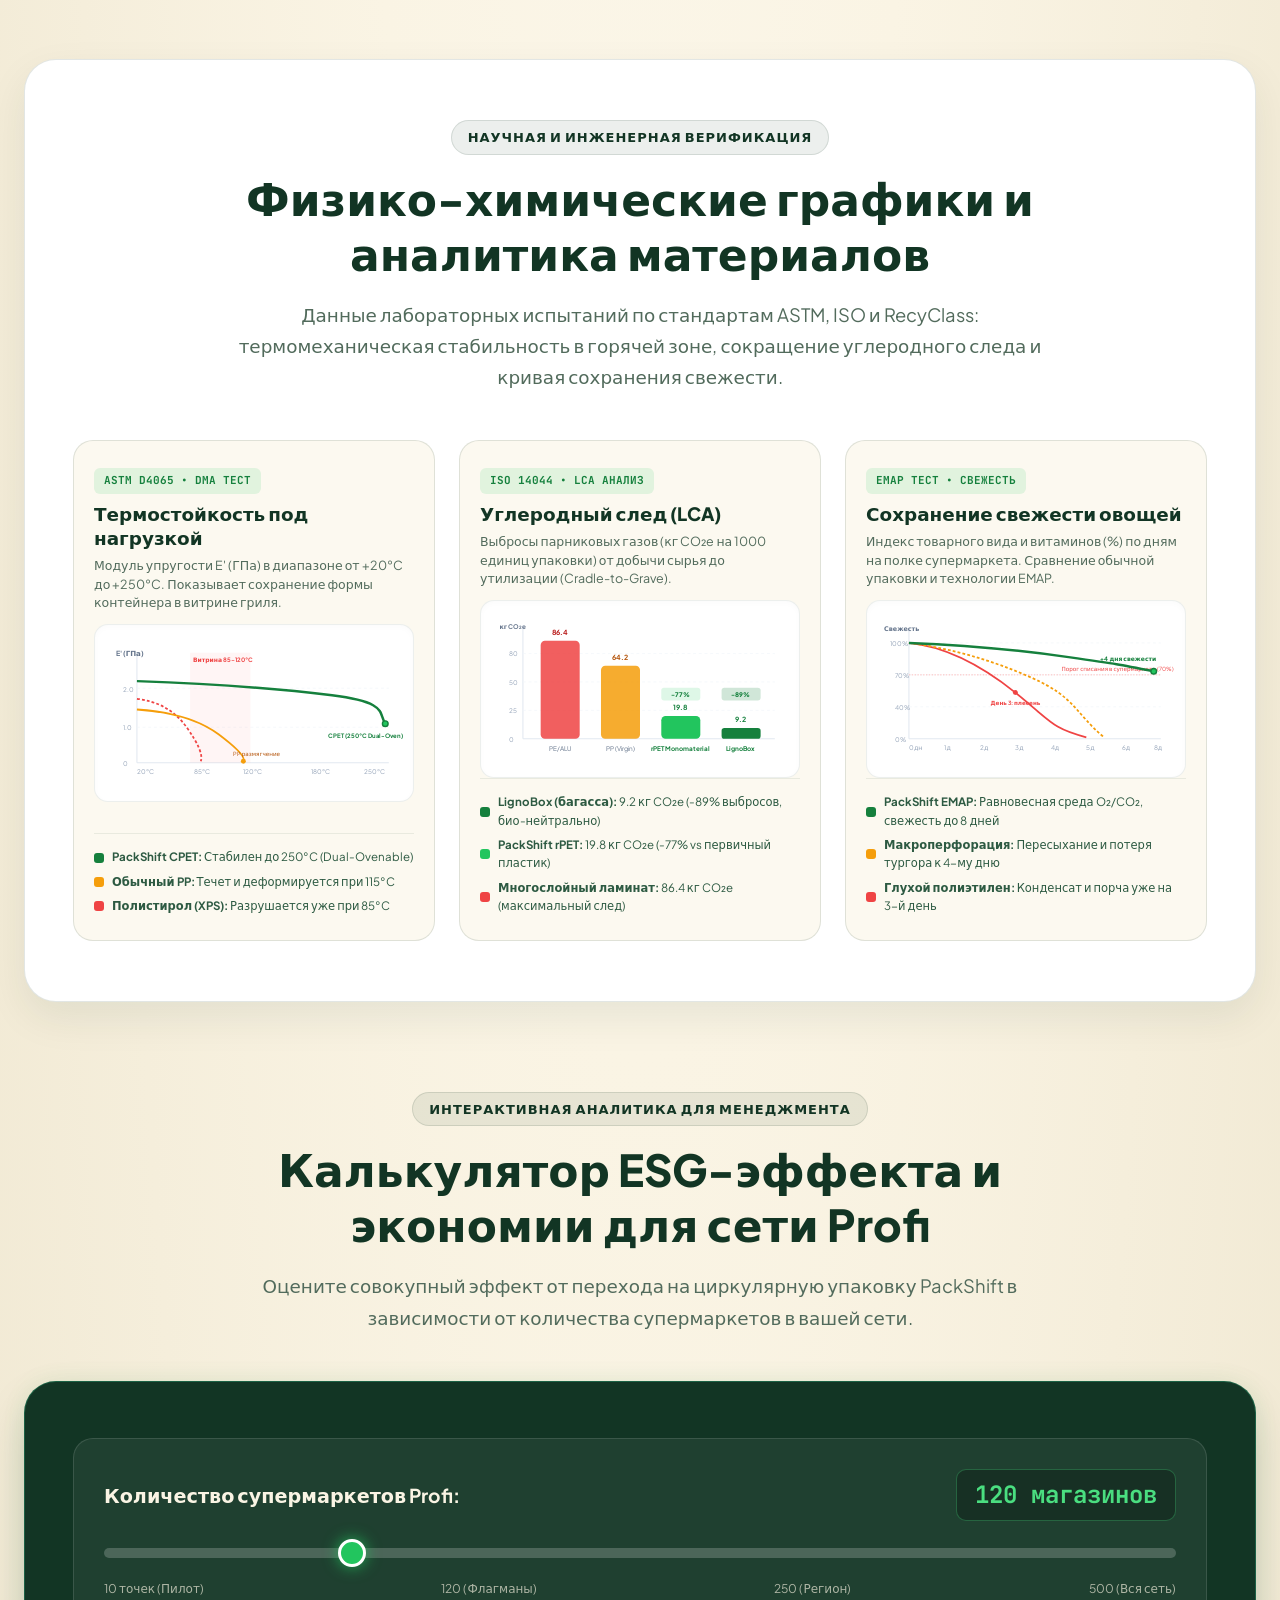
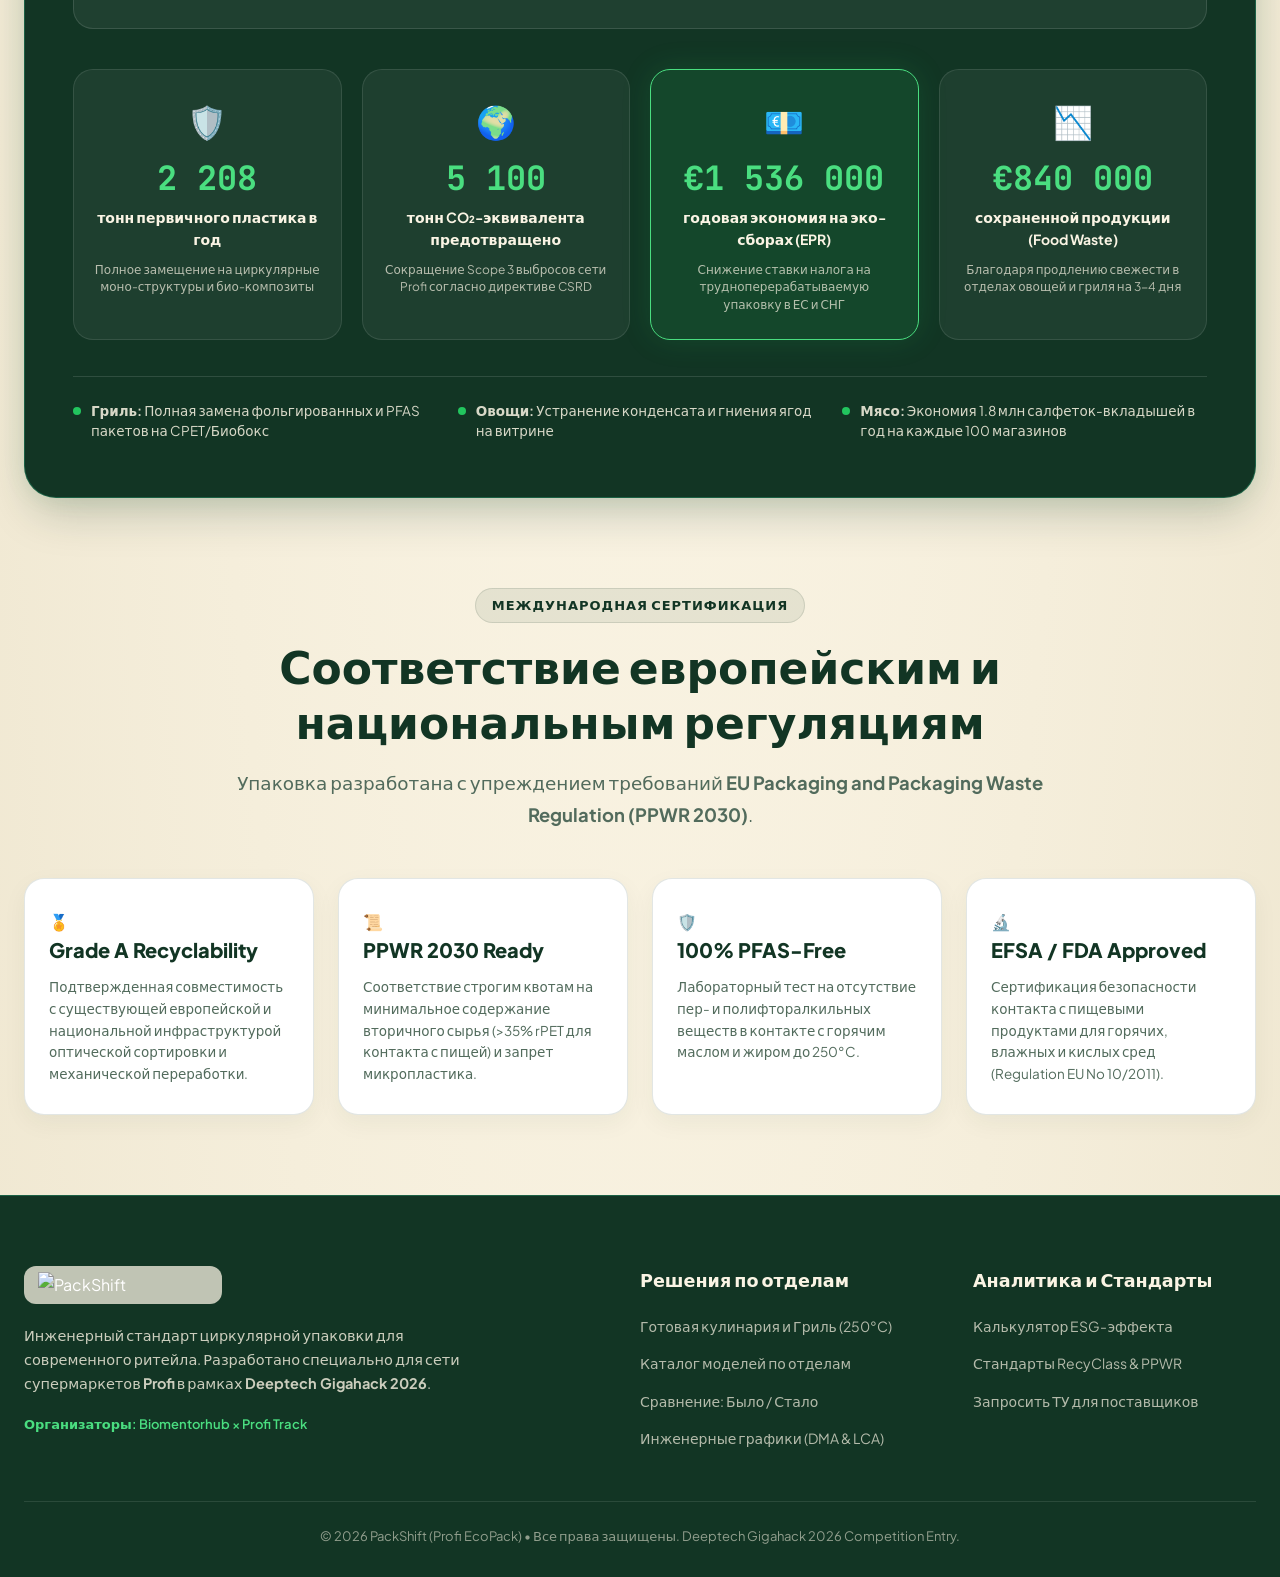
==== commit f2388df9: "fix: department solutions catalog card styling, image wraps, and specs grid alignment" ====
--- a/Проэкт Хакатон/index.html
+++ b/Проэкт Хакатон/index.html
@@ -279,7 +279,7 @@
         </p>
       </div>
 
-            <div class="departments-grid">
+      <div class="departments-grid">
         <div class="dept-card">
           <div class="dept-img-wrap">
             <img src="img/produce_bag.jpg" alt="LaserBreathe FreshFlow-350" class="product-photo">
@@ -440,7 +440,6 @@
     </section>
 
     <!-- Direct Side-by-Side Comparison: Traditional vs PackShift -->
-        <!-- Direct Side-by-Side Comparison: Traditional vs PackShift -->
     <section id="comparison" class="section-container">
       <div class="section-header">
         <div class="section-tag" data-i18n="comp_tag">Инженерное сравнение</div>
--- a/Проэкт Хакатон/css/style.css
+++ b/Проэкт Хакатон/css/style.css
@@ -677,16 +677,18 @@
   display: grid;
   grid-template-columns: repeat(2, 1fr);
   gap: 28px;
+  align-items: stretch;
 }
 
 .dept-card {
   background: var(--bg-card);
   border: 1px solid var(--forest-border-light);
   border-radius: 24px;
-  padding: 34px;
+  padding: 24px;
   box-shadow: 0 8px 24px rgba(18, 53, 36, 0.06);
   display: flex;
   flex-direction: column;
+  height: 100%;
   transition: all 0.28s ease;
   scroll-margin-top: 130px;
 }
@@ -697,29 +699,51 @@
   box-shadow: 0 16px 36px rgba(18, 53, 36, 0.12);
 }
 
-.dept-header {
-  display: flex;
-  align-items: center;
-  gap: 18px;
-  margin-bottom: 18px;
-}
-
-.dept-icon {
-  font-size: 2.2rem;
-  background: var(--bg-card-soft);
-  width: 60px;
-  height: 60px;
+.dept-img-wrap {
+  width: 100%;
+  height: 220px;
   border-radius: 16px;
-  display: flex;
-  align-items: center;
-  justify-content: center;
+  overflow: hidden;
+  margin-bottom: 20px;
+  position: relative;
+  background: #ffffff;
   border: 1px solid var(--forest-border-light);
   flex-shrink: 0;
 }
 
-.dept-title-group {
+.dept-img-wrap img.product-photo {
+  width: 100%;
+  height: 100%;
+  object-fit: cover;
+  display: block;
+  transition: transform 0.4s ease;
+}
+
+.dept-card:hover .dept-img-wrap img.product-photo {
+  transform: scale(1.04);
+}
+
+.dept-badge {
+  position: absolute;
+  top: 12px;
+  right: 12px;
+  background: rgba(18, 53, 36, 0.9);
+  color: var(--leaf-glow);
+  padding: 5px 12px;
+  border-radius: 9999px;
+  font-family: 'JetBrains Mono', monospace;
+  font-size: 11.5px;
+  font-weight: 700;
+  border: 1px solid rgba(74, 222, 128, 0.35);
+  backdrop-filter: blur(8px);
+  z-index: 2;
+  box-shadow: 0 4px 12px rgba(0, 0, 0, 0.2);
+}
+
+.dept-content {
   display: flex;
   flex-direction: column;
+  flex: 1;
 }
 
 .dept-category {
@@ -728,61 +752,114 @@
   color: var(--leaf-emerald);
   text-transform: uppercase;
   letter-spacing: 0.5px;
-}
-
-.dept-name {
-  font-size: 1.5rem;
+  margin-bottom: 4px;
+}
+
+.dept-title {
+  font-size: 1.45rem;
   font-weight: 800;
   color: var(--forest-deep);
+  margin-bottom: 4px;
+  line-height: 1.3;
+}
+
+.model-code {
+  font-family: 'JetBrains Mono', monospace;
+  font-size: 12px;
+  font-weight: 600;
+  color: var(--text-muted);
+  margin-bottom: 14px;
 }
 
 .dept-desc {
-  font-size: 14.5px;
+  font-size: 14px;
   color: var(--text-forest-muted);
-  line-height: 1.65;
-  margin-bottom: 24px;
+  line-height: 1.6;
+  margin-bottom: 20px;
   flex: 1;
 }
 
-.dept-stats-row {
+.dept-specs-grid {
   display: grid;
-  grid-template-columns: repeat(3, 1fr);
-  gap: 12px;
+  grid-template-columns: repeat(4, 1fr);
+  gap: 8px;
   background: var(--bg-card-soft);
   border: 1px solid rgba(18, 53, 36, 0.08);
   border-radius: 16px;
-  padding: 16px 12px;
+  padding: 14px 8px;
   margin-bottom: 20px;
   text-align: center;
 }
 
-.dept-stat {
+.dept-spec-item {
   display: flex;
   flex-direction: column;
-}
-
-.stat-number {
+  align-items: center;
+  justify-content: center;
+}
+
+.dept-spec-num {
   font-family: 'JetBrains Mono', monospace;
-  font-size: 1.25rem;
+  font-size: 1.15rem;
   font-weight: 700;
   color: var(--leaf-emerald);
-}
-
-.stat-name {
-  font-size: 11px;
+  line-height: 1.2;
+}
+
+.dept-spec-label {
+  font-size: 10.5px;
   color: var(--text-muted);
   font-weight: 600;
   margin-top: 4px;
-}
-
-.dept-material-badge {
-  font-size: 12.5px;
-  color: var(--forest-deep);
-  background: rgba(34, 197, 94, 0.1);
-  padding: 10px 14px;
-  border-radius: 12px;
-  font-weight: 600;
-  border: 1px solid rgba(34, 197, 94, 0.2);
+  line-height: 1.2;
+  text-align: center;
+}
+
+.dept-footer {
+  display: flex;
+  align-items: center;
+  justify-content: space-between;
+  gap: 12px;
+  padding-top: 16px;
+  border-top: 1px solid rgba(18, 53, 36, 0.08);
+  margin-top: auto;
+}
+
+.dept-pricing {
+  display: flex;
+  align-items: baseline;
+  gap: 6px;
+}
+
+.price-val {
+  font-family: 'JetBrains Mono', monospace;
+  font-size: 1.35rem;
+  font-weight: 800;
+  color: var(--forest-deep);
+}
+
+.price-unit {
+  font-size: 12px;
+  color: var(--text-muted);
+  font-weight: 500;
+}
+
+.dept-tag-pill {
+  background: rgba(34, 197, 94, 0.12);
+  color: var(--leaf-emerald);
+  border: 1px solid rgba(34, 197, 94, 0.25);
+  padding: 6px 14px;
+  border-radius: 9999px;
+  font-size: 12px;
+  font-weight: 700;
+  white-space: nowrap;
+}
+
+@media (max-width: 600px) {
+  .dept-specs-grid {
+    grid-template-columns: repeat(2, 1fr);
+    gap: 12px;
+  }
 }
 
 /* ==========================================================================
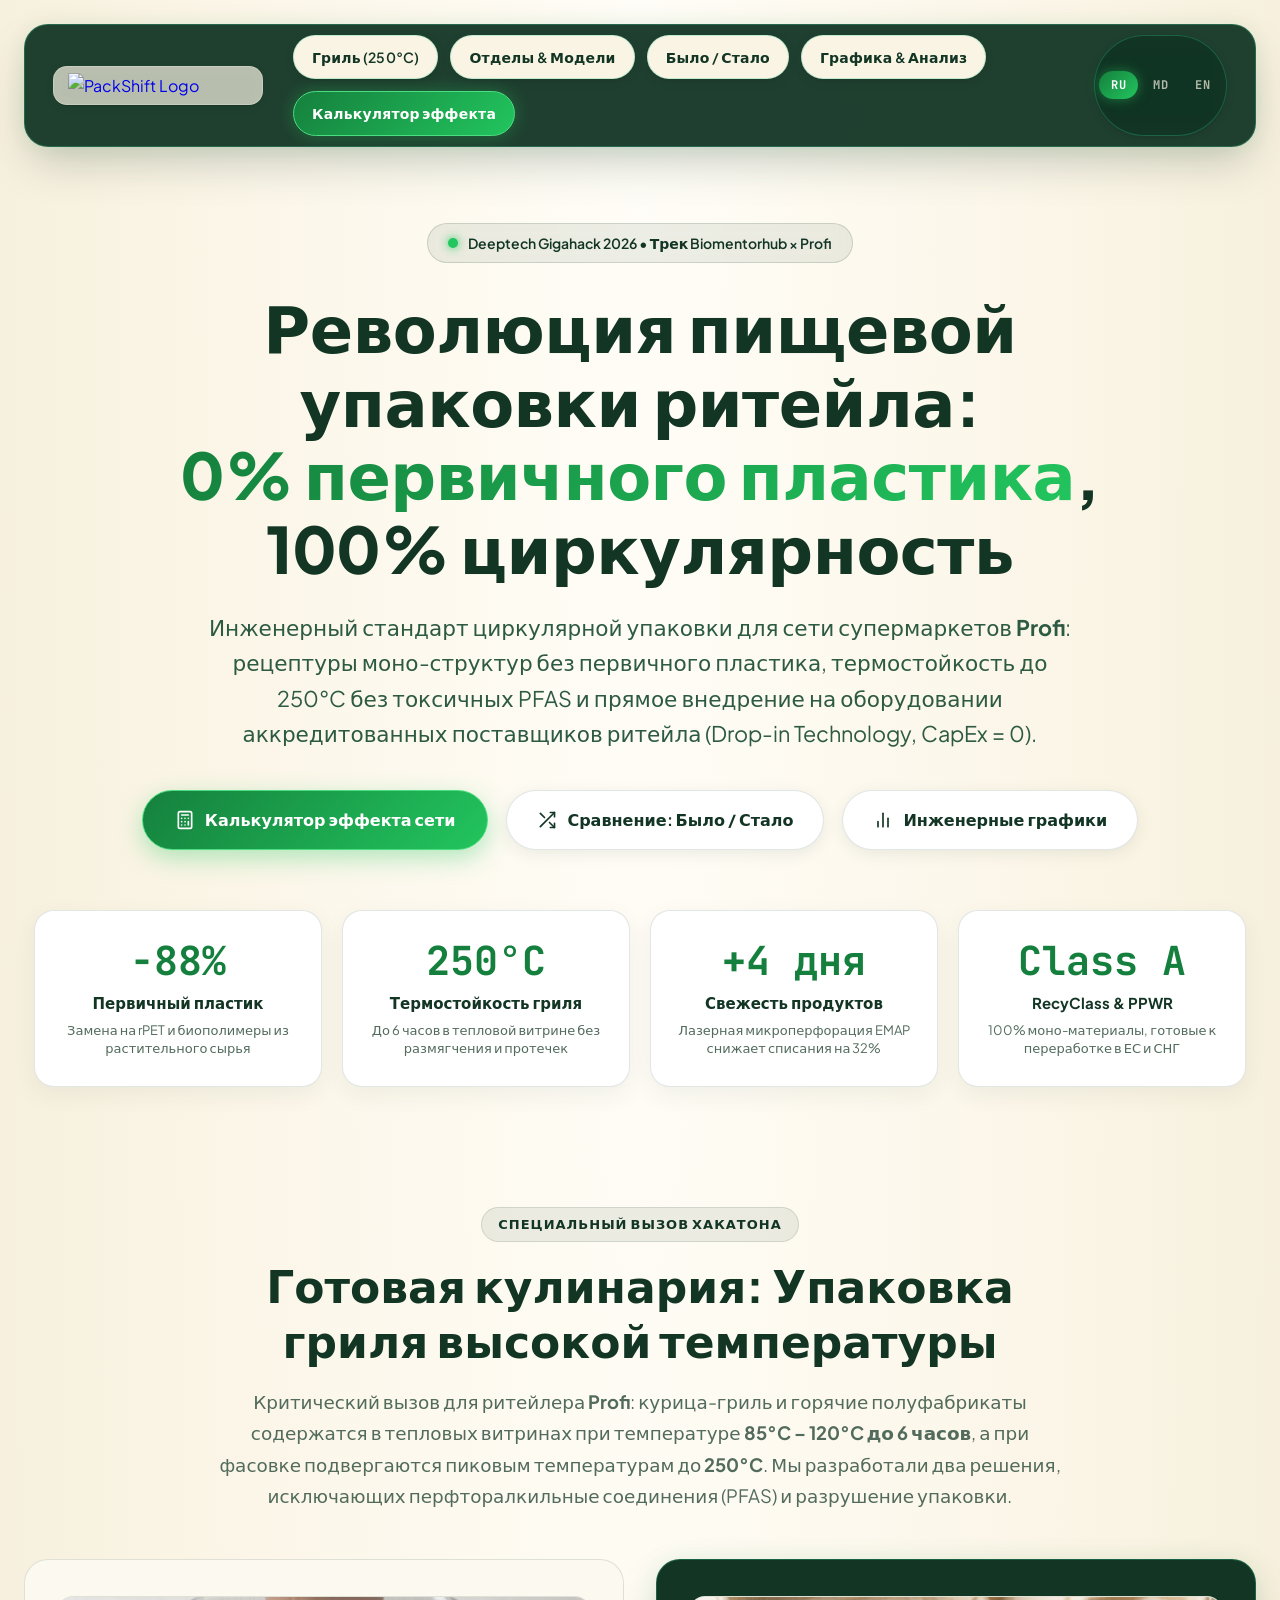
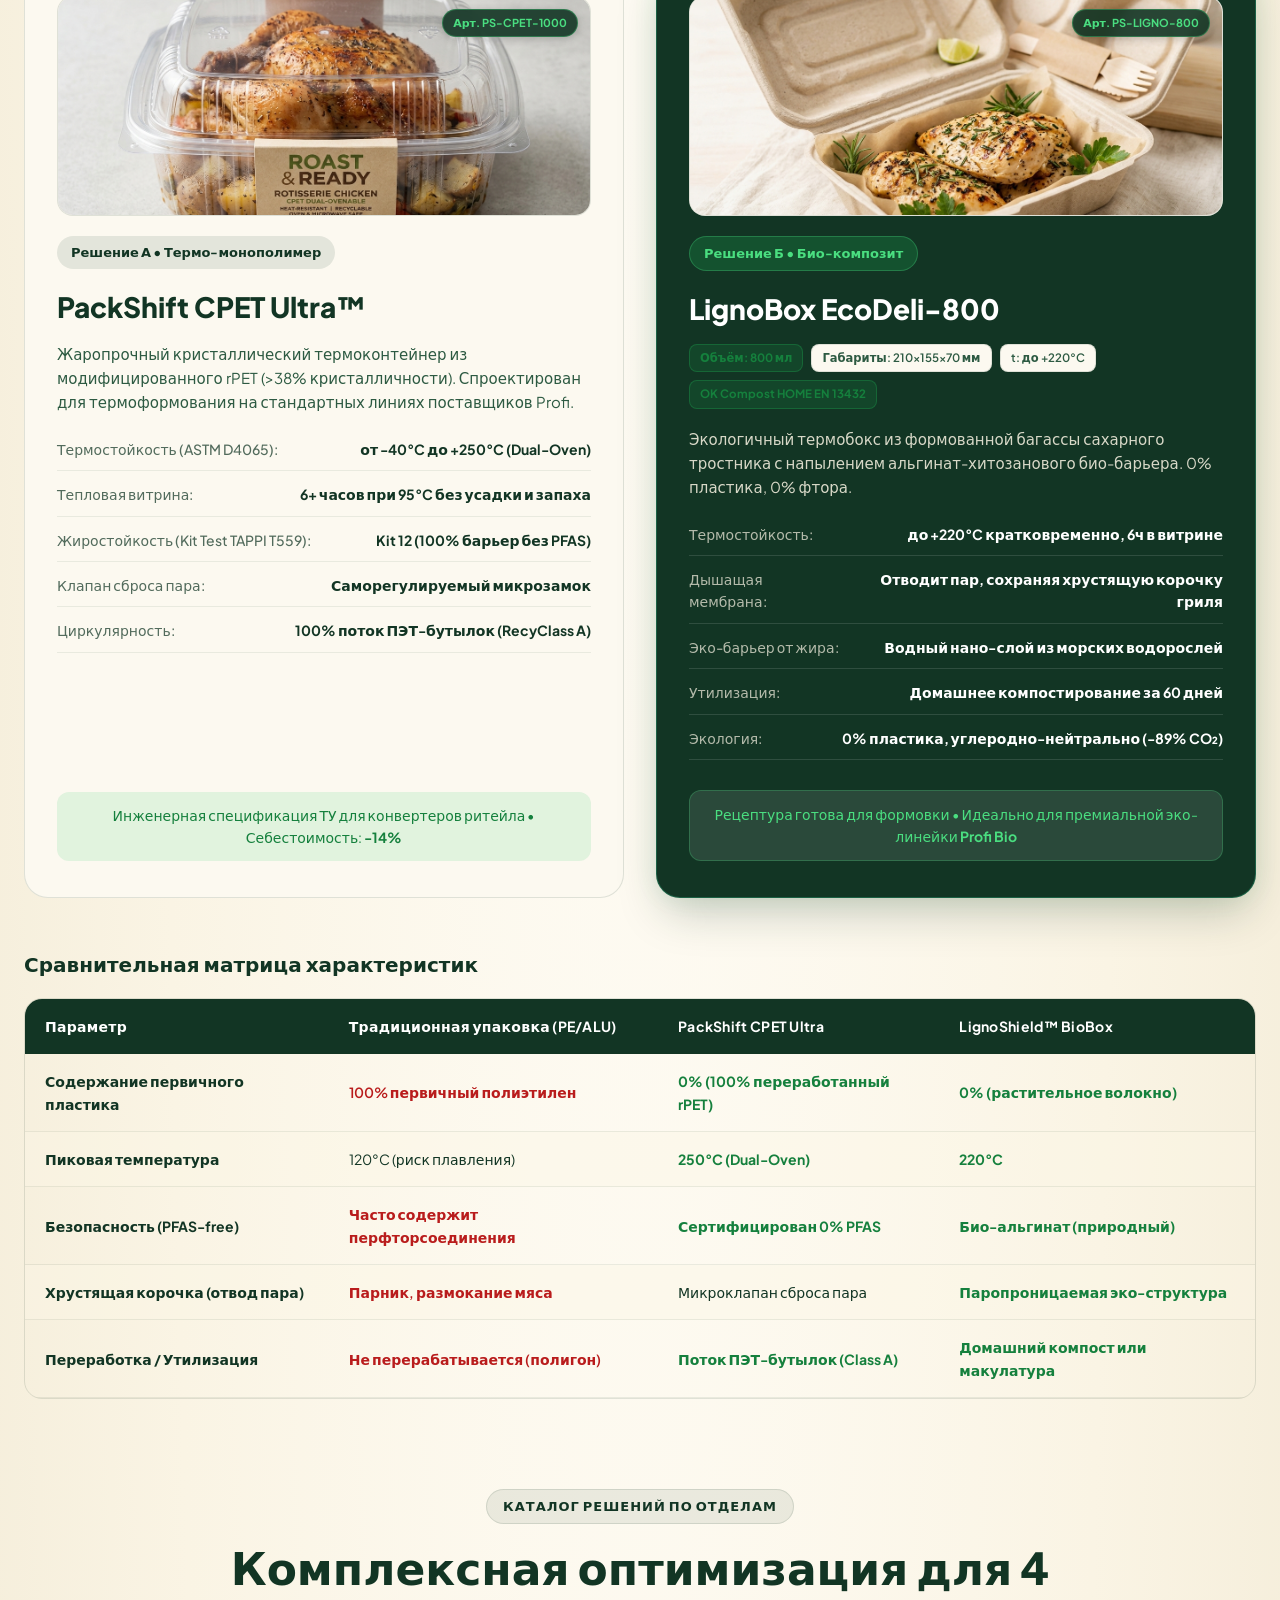
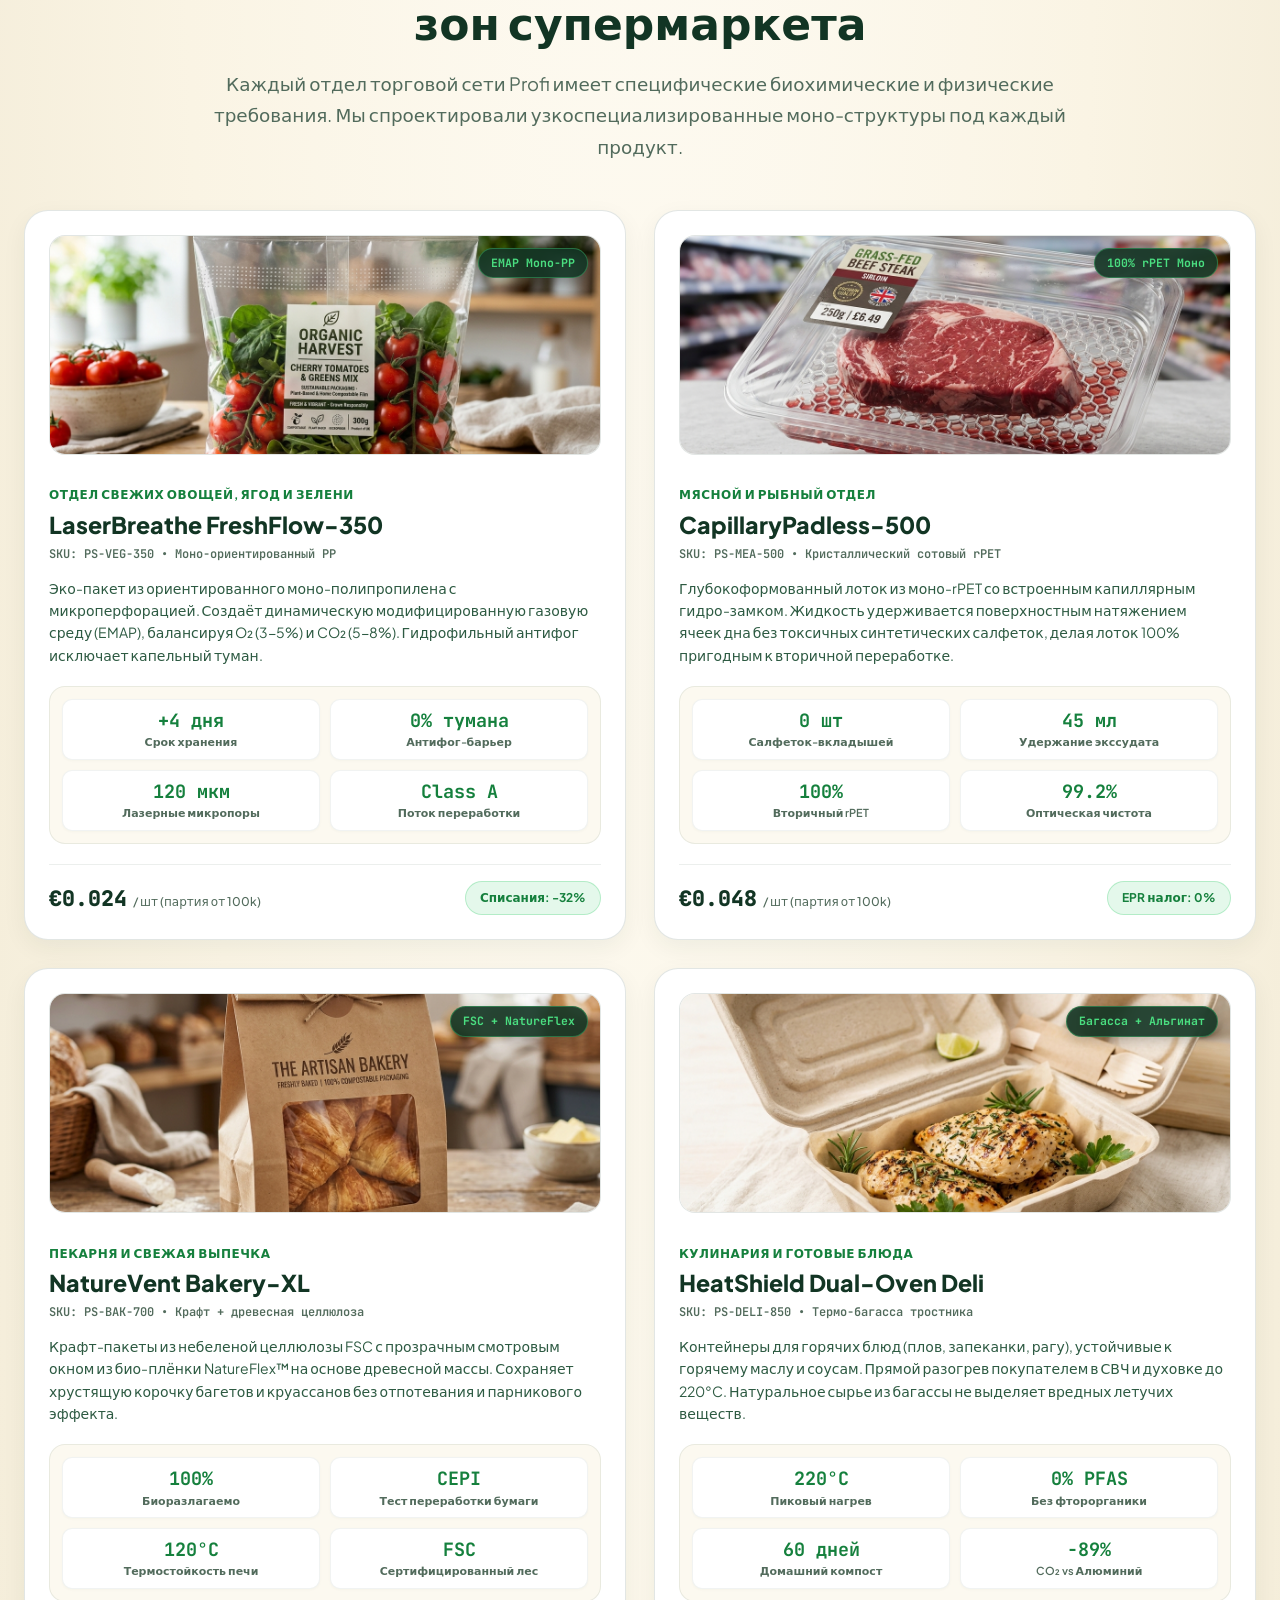
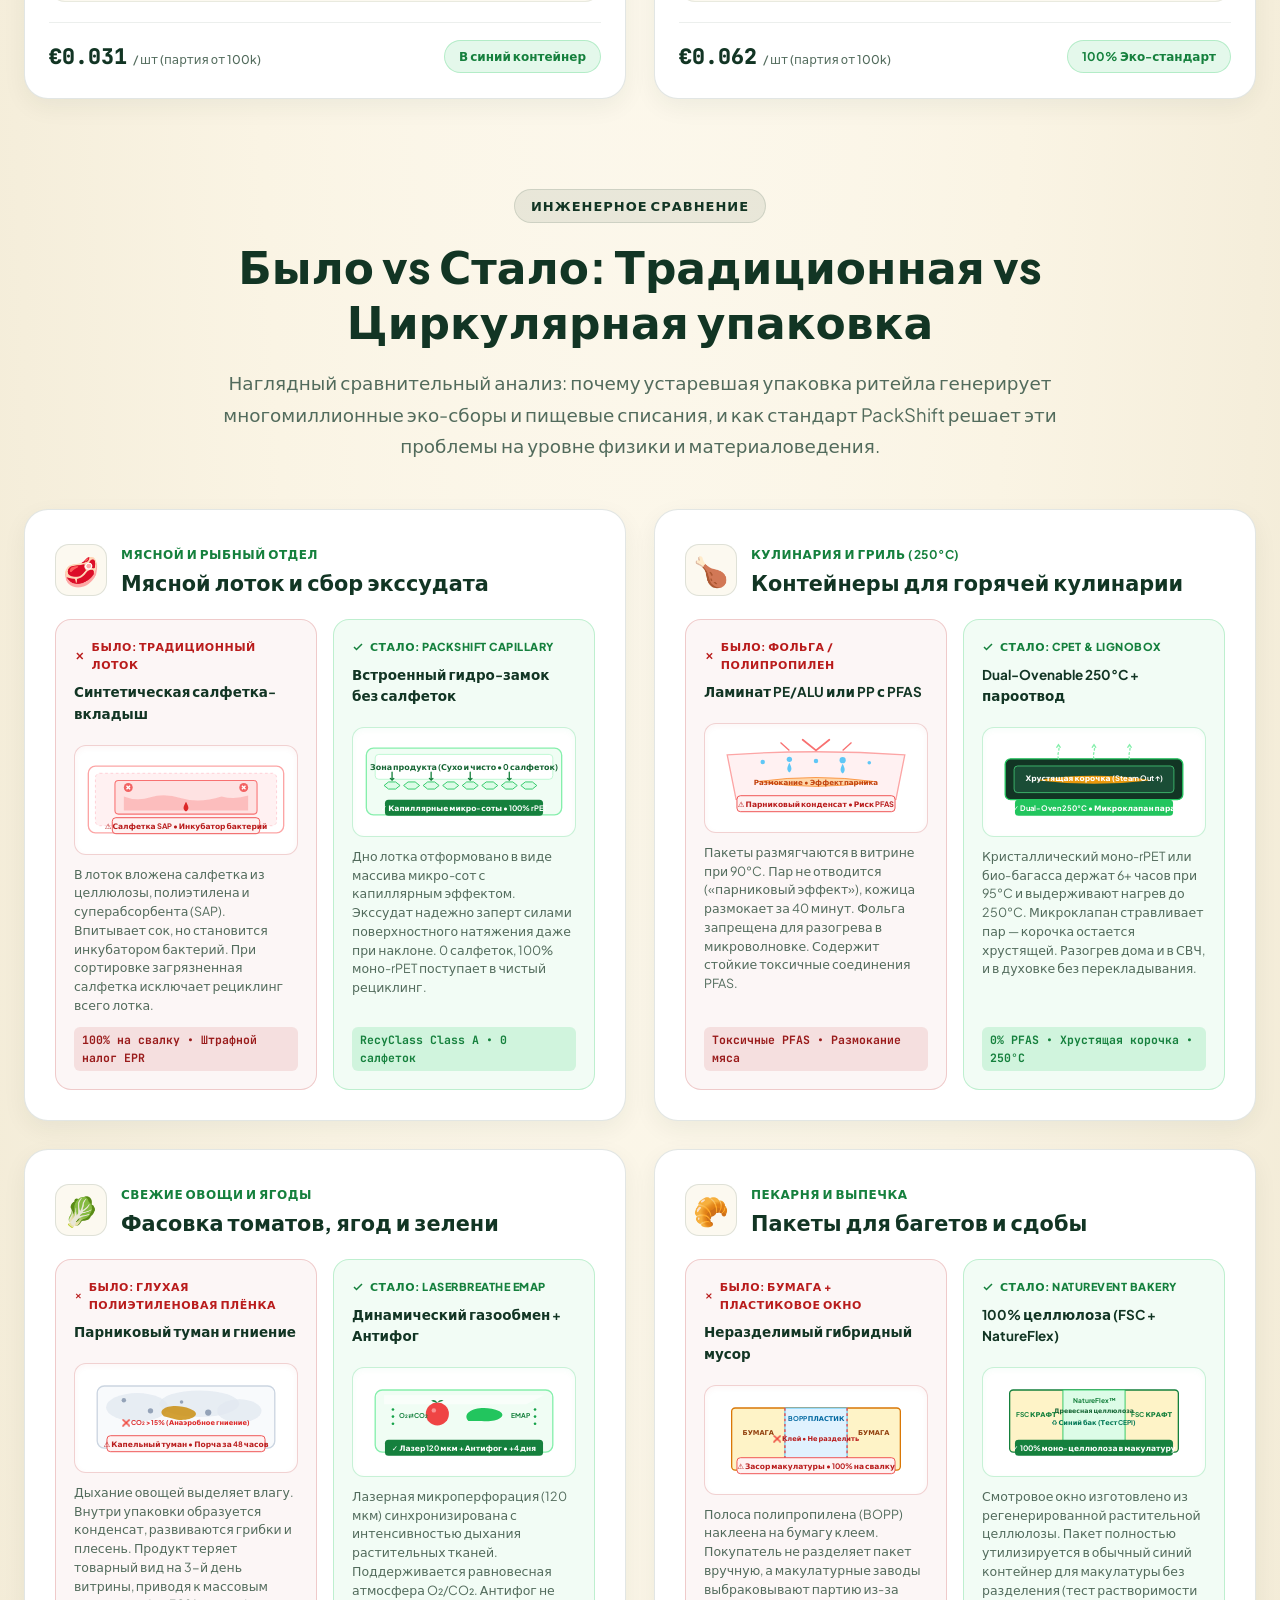
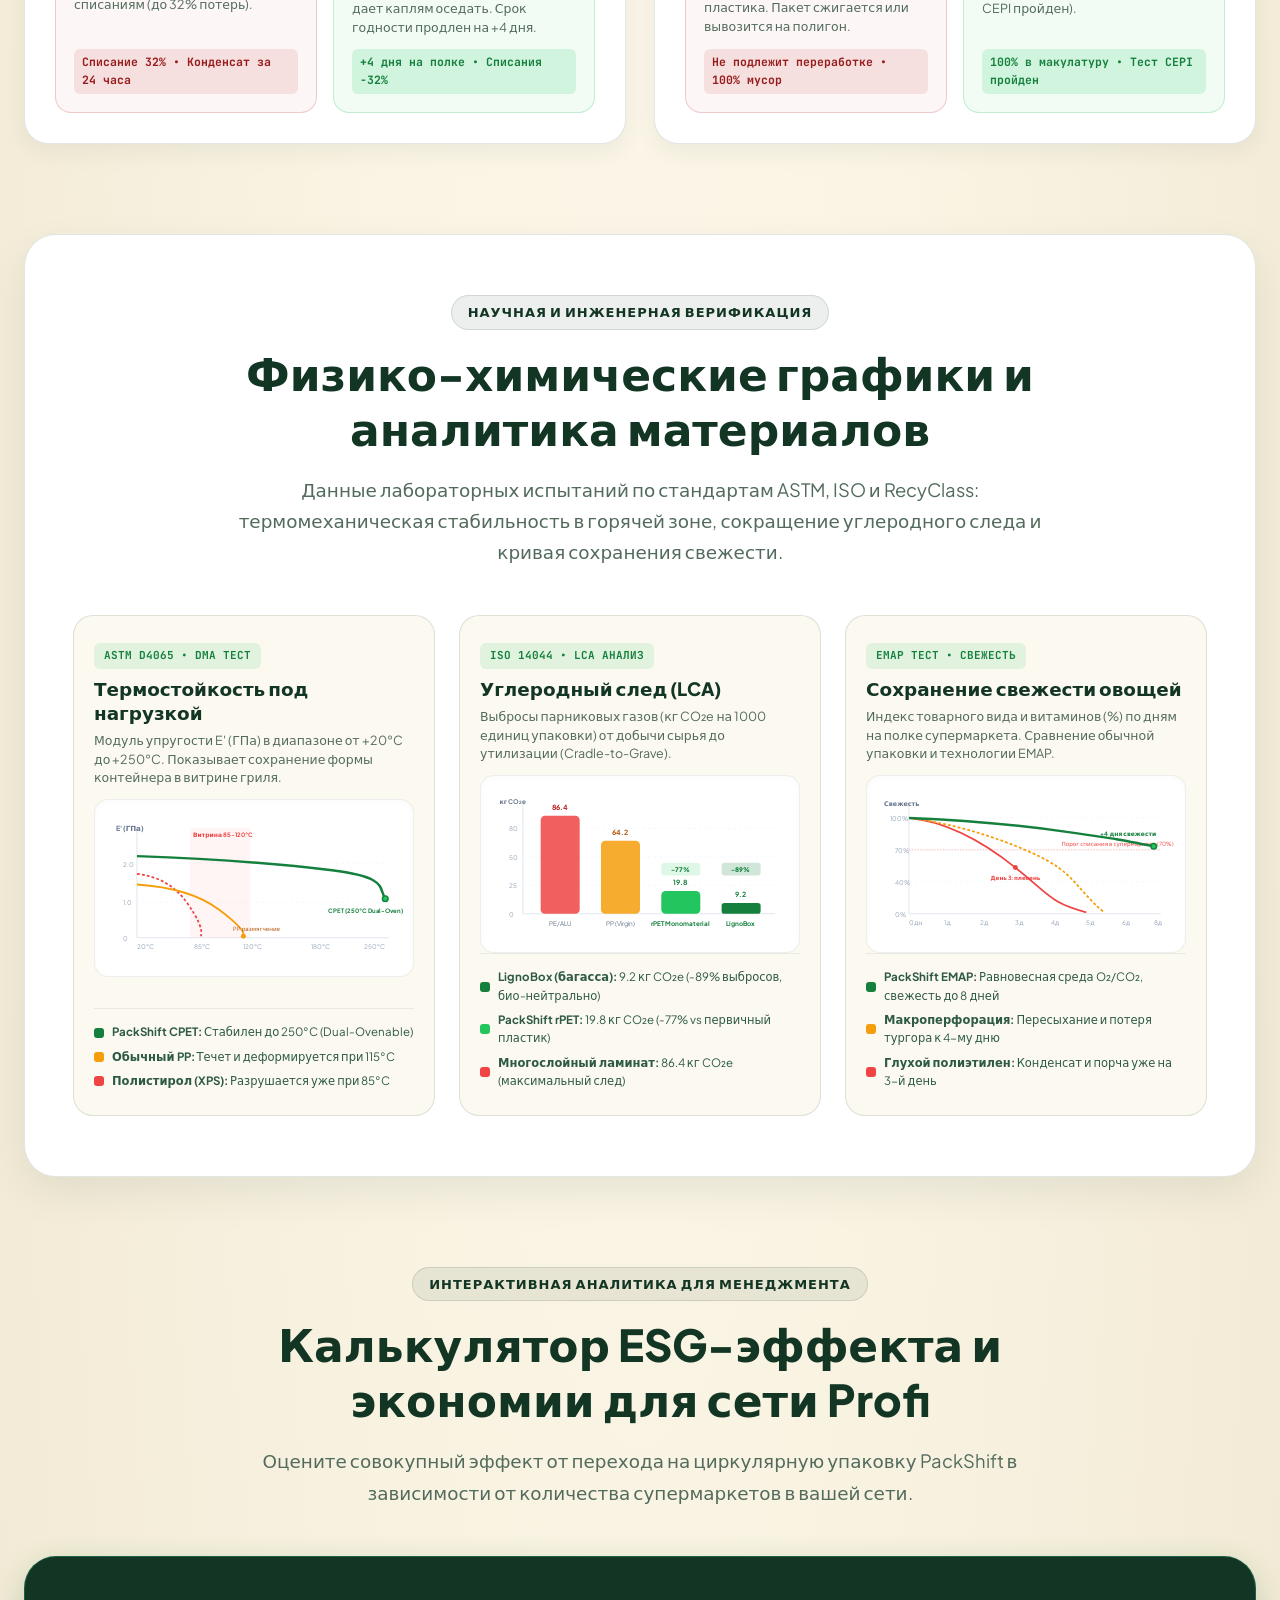
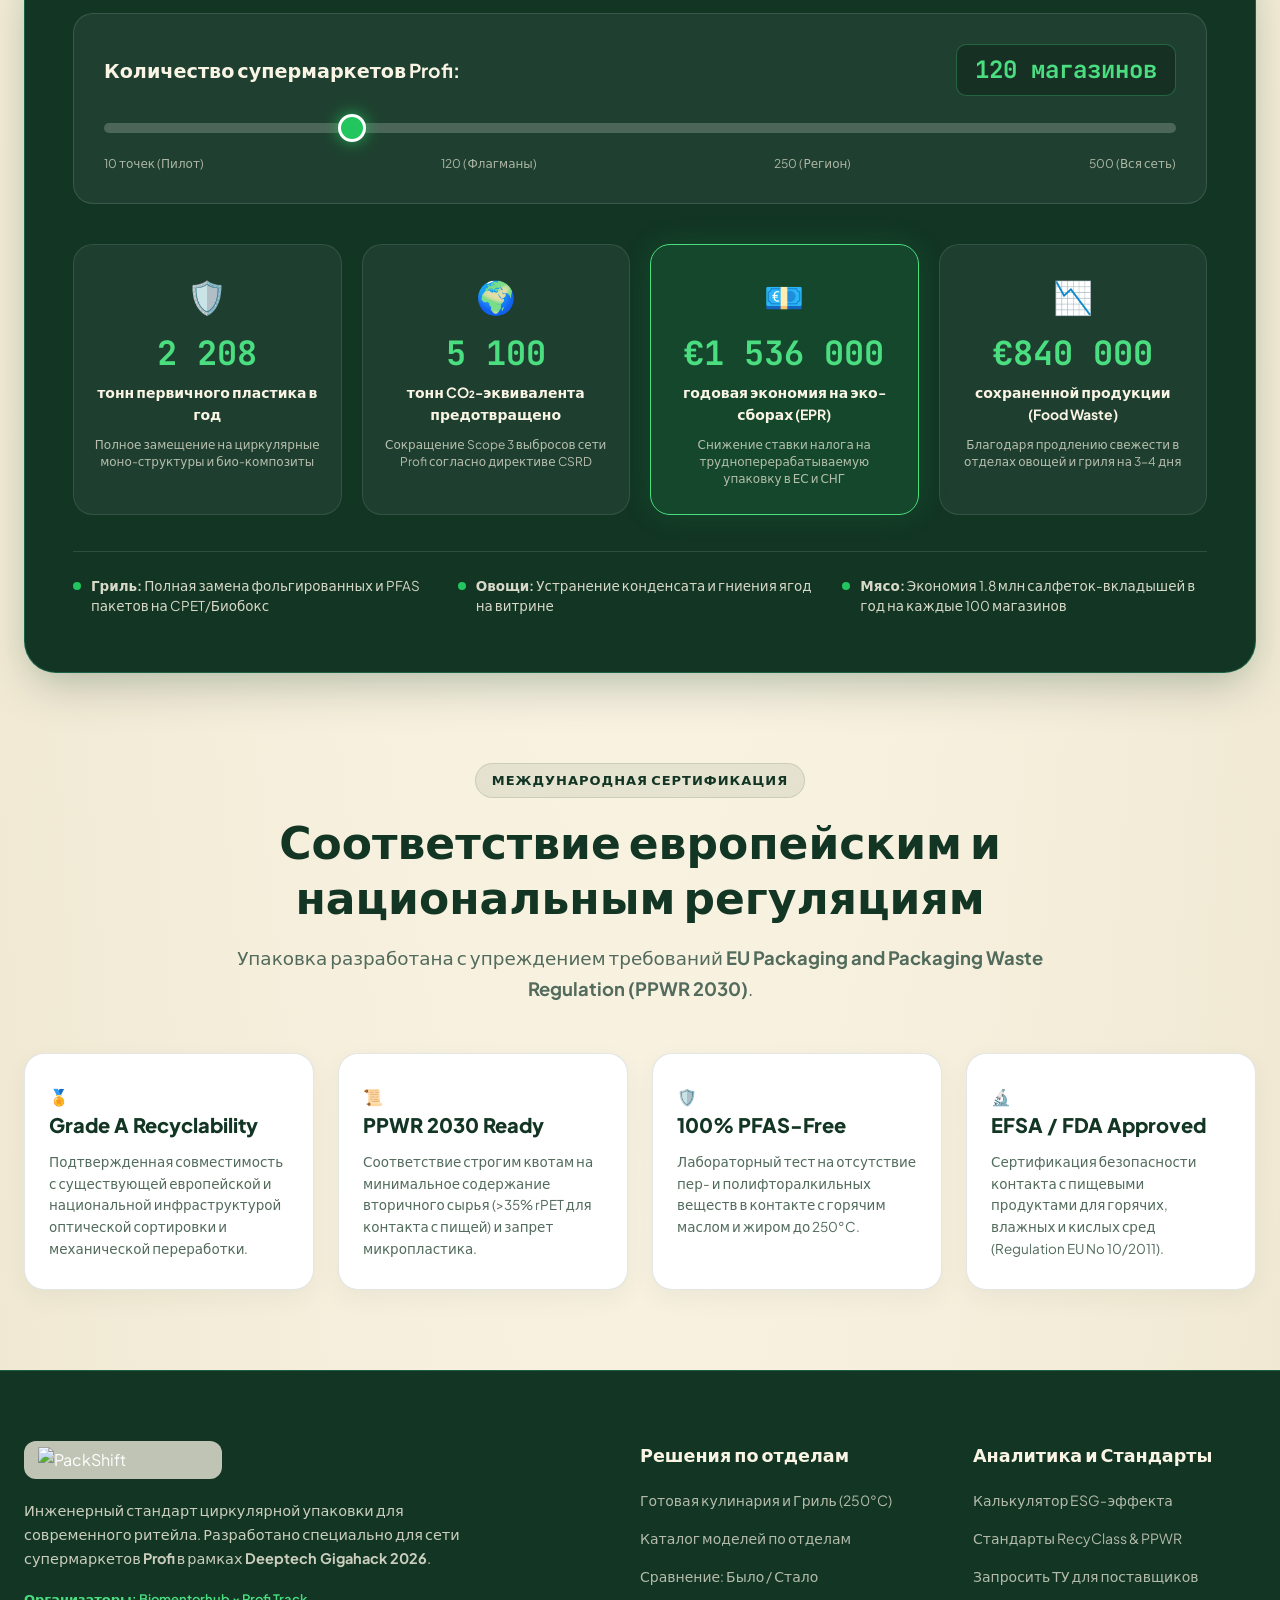
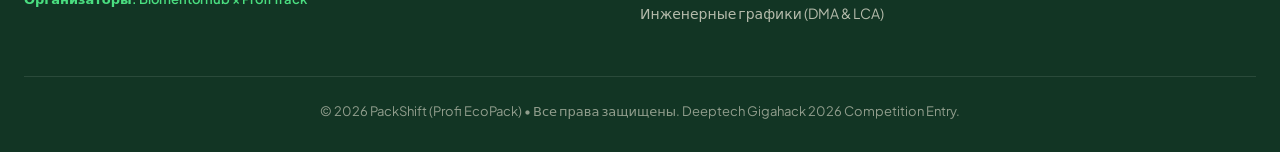
==== commit 4c3f2f34: "feat: add multilingual translations for footer navigation links" ====
--- a/Проэкт Хакатон/index.html
+++ b/Проэкт Хакатон/index.html
@@ -1078,19 +1078,19 @@
       <div class="footer-links-col">
         <h5 class="footer-col-title" data-i18n="footer_col1_title">Решения по отделам</h5>
         <ul class="footer-links">
-          <li><a href="#grill">Готовая кулинария и Гриль (250°C)</a></li>
-          <li><a href="#departments">Каталог моделей по отделам</a></li>
-          <li><a href="#comparison">Сравнение: Было / Стало</a></li>
-          <li><a href="#analytics">Инженерные графики (DMA & LCA)</a></li>
+          <li><a href="#grill" data-i18n="footer_l_grill">Готовая кулинария и Гриль (250°C)</a></li>
+          <li><a href="#departments" data-i18n="footer_l_dept">Каталог моделей по отделам</a></li>
+          <li><a href="#comparison" data-i18n="footer_l_comp">Сравнение: Было / Стало</a></li>
+          <li><a href="#analytics" data-i18n="footer_l_analytics">Инженерные графики (DMA & LCA)</a></li>
         </ul>
       </div>
 
       <div class="footer-links-col">
         <h5 class="footer-col-title" data-i18n="footer_col2_title">Аналитика и Стандарты</h5>
         <ul class="footer-links">
-          <li><a href="#calculator">Калькулятор ESG-эффекта</a></li>
-          <li><a href="#compliance">Стандарты RecyClass & PPWR</a></li>
-          <li><a href="mailto:tech@packshift.eco">Запросить ТУ для поставщиков</a></li>
+          <li><a href="#calculator" data-i18n="footer_l_calc">Калькулятор ESG-эффекта</a></li>
+          <li><a href="#compliance" data-i18n="footer_l_compliance">Стандарты RecyClass & PPWR</a></li>
+          <li><a href="mailto:tech@packshift.eco" data-i18n="footer_l_specs">Запросить ТУ для поставщиков</a></li>
         </ul>
       </div>
     </div>
--- a/Проэкт Хакатон/css/style.css
+++ b/Проэкт Хакатон/css/style.css
@@ -753,6 +753,10 @@
   text-transform: uppercase;
   letter-spacing: 0.5px;
   margin-bottom: 4px;
+  min-height: 28px;
+  display: flex;
+  align-items: flex-end;
+  line-height: 1.3;
 }
 
 .dept-title {
@@ -761,6 +765,9 @@
   color: var(--forest-deep);
   margin-bottom: 4px;
   line-height: 1.3;
+  min-height: 36px;
+  display: flex;
+  align-items: center;
 }
 
 .model-code {
@@ -769,6 +776,7 @@
   font-weight: 600;
   color: var(--text-muted);
   margin-bottom: 14px;
+  line-height: 1.3;
 }
 
 .dept-desc {
@@ -777,16 +785,18 @@
   line-height: 1.6;
   margin-bottom: 20px;
   flex: 1;
+  min-height: 84px;
 }
 
 .dept-specs-grid {
   display: grid;
-  grid-template-columns: repeat(4, 1fr);
-  gap: 8px;
+  grid-template-columns: repeat(2, 1fr);
+  gap: 10px;
   background: var(--bg-card-soft);
   border: 1px solid rgba(18, 53, 36, 0.08);
   border-radius: 16px;
-  padding: 14px 8px;
+  padding: 12px;
+  margin-top: auto;
   margin-bottom: 20px;
   text-align: center;
 }
@@ -796,6 +806,12 @@
   flex-direction: column;
   align-items: center;
   justify-content: center;
+  background: #ffffff;
+  border-radius: 10px;
+  padding: 10px 8px;
+  border: 1px solid rgba(18, 53, 36, 0.06);
+  min-height: 60px;
+  box-shadow: 0 1px 3px rgba(18, 53, 36, 0.03);
 }
 
 .dept-spec-num {
@@ -804,14 +820,15 @@
   font-weight: 700;
   color: var(--leaf-emerald);
   line-height: 1.2;
+  white-space: nowrap;
 }
 
 .dept-spec-label {
-  font-size: 10.5px;
+  font-size: 11px;
   color: var(--text-muted);
   font-weight: 600;
-  margin-top: 4px;
-  line-height: 1.2;
+  margin-top: 3px;
+  line-height: 1.25;
   text-align: center;
 }
 
@@ -820,6 +837,7 @@
   align-items: center;
   justify-content: space-between;
   gap: 12px;
+  flex-wrap: wrap;
   padding-top: 16px;
   border-top: 1px solid rgba(18, 53, 36, 0.08);
   margin-top: auto;
@@ -829,6 +847,7 @@
   display: flex;
   align-items: baseline;
   gap: 6px;
+  flex-wrap: wrap;
 }
 
 .price-val {
@@ -836,12 +855,14 @@
   font-size: 1.35rem;
   font-weight: 800;
   color: var(--forest-deep);
+  white-space: nowrap;
 }
 
 .price-unit {
   font-size: 12px;
   color: var(--text-muted);
   font-weight: 500;
+  white-space: nowrap;
 }
 
 .dept-tag-pill {
@@ -853,13 +874,6 @@
   font-size: 12px;
   font-weight: 700;
   white-space: nowrap;
-}
-
-@media (max-width: 600px) {
-  .dept-specs-grid {
-    grid-template-columns: repeat(2, 1fr);
-    gap: 12px;
-  }
 }
 
 /* ==========================================================================
